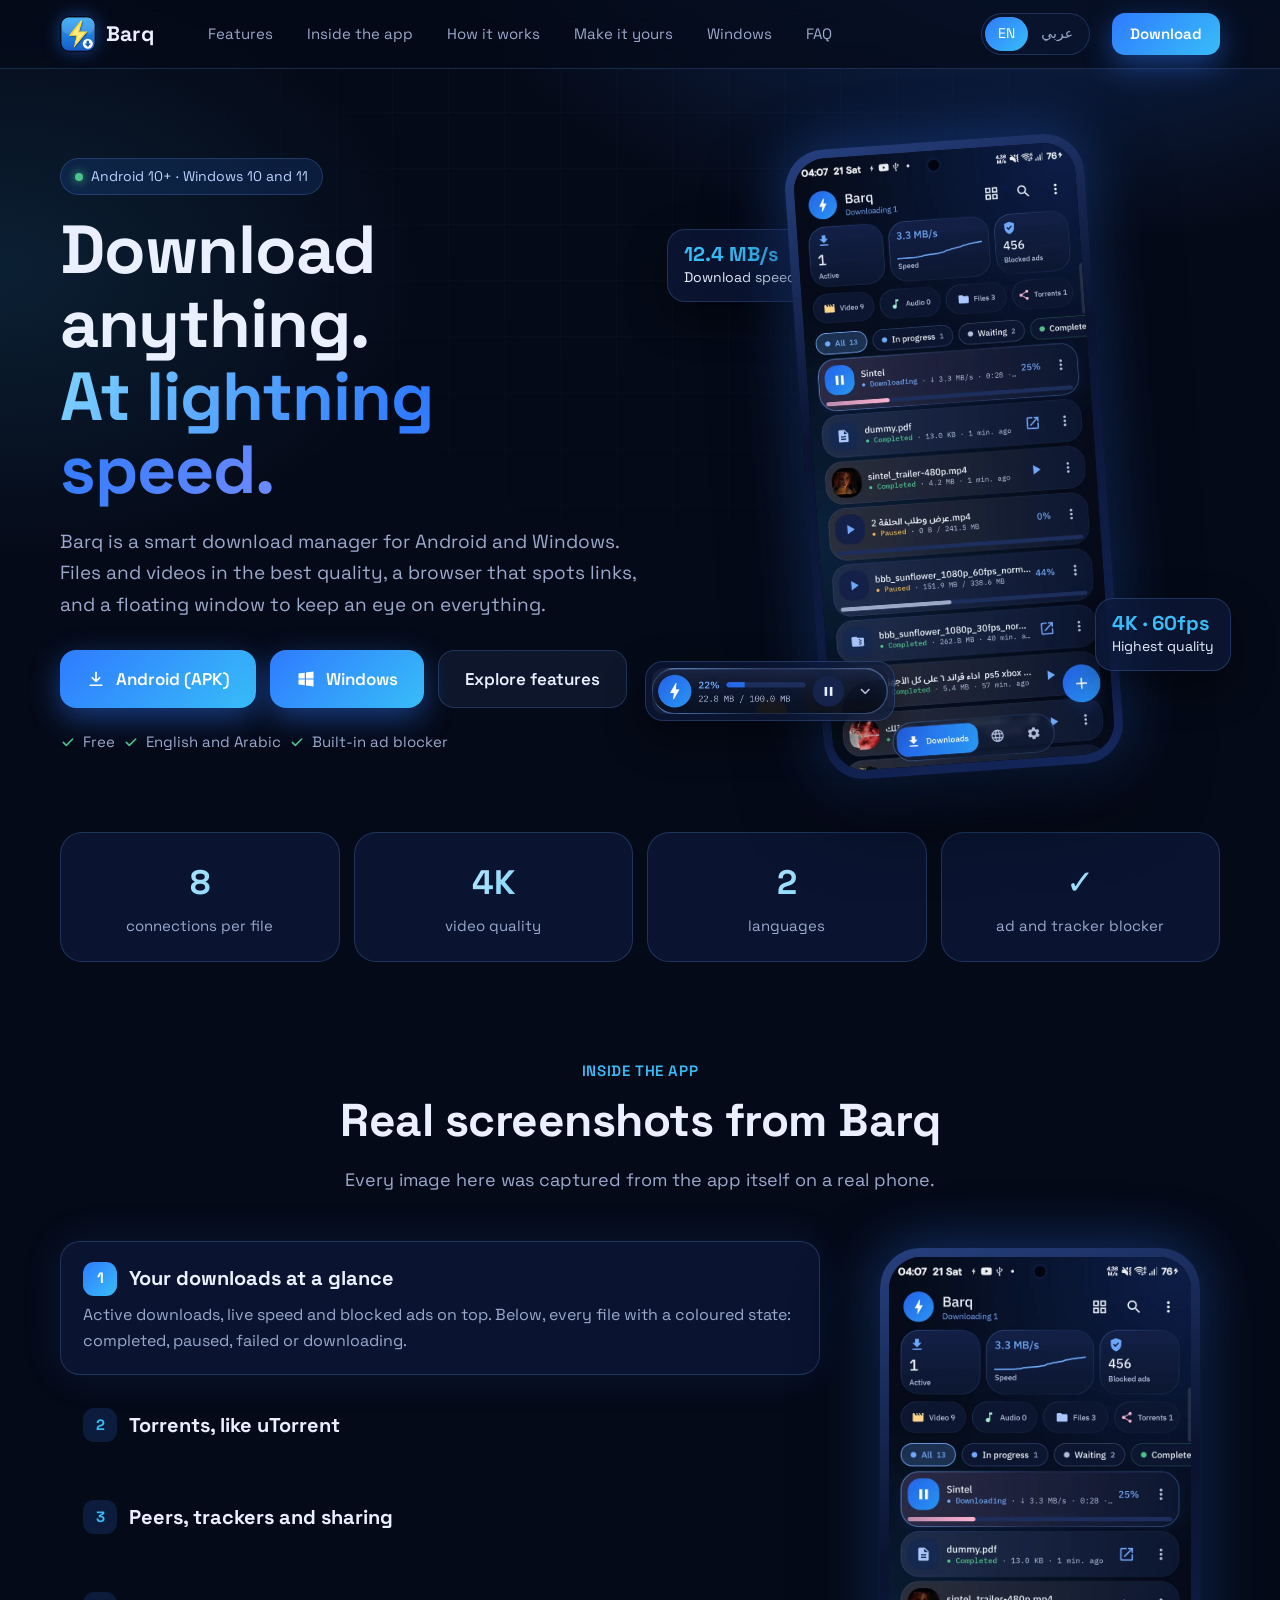
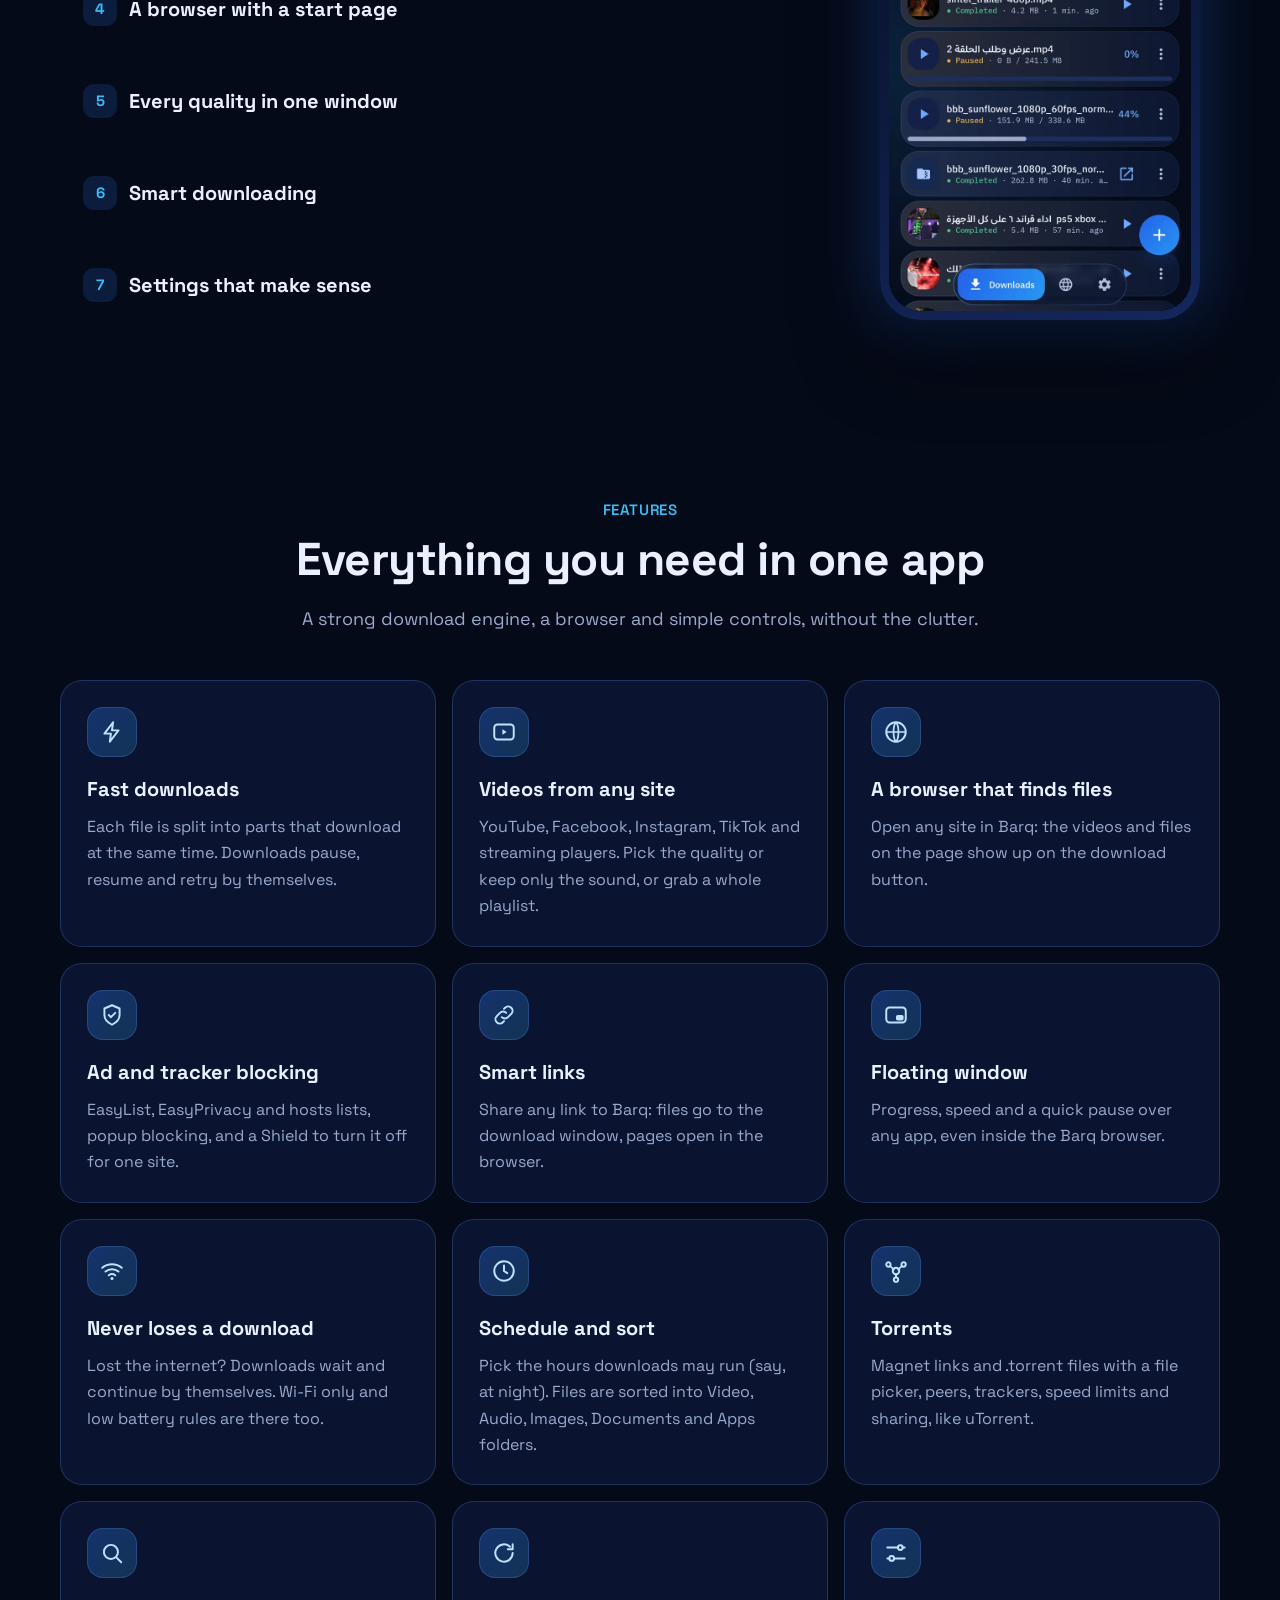
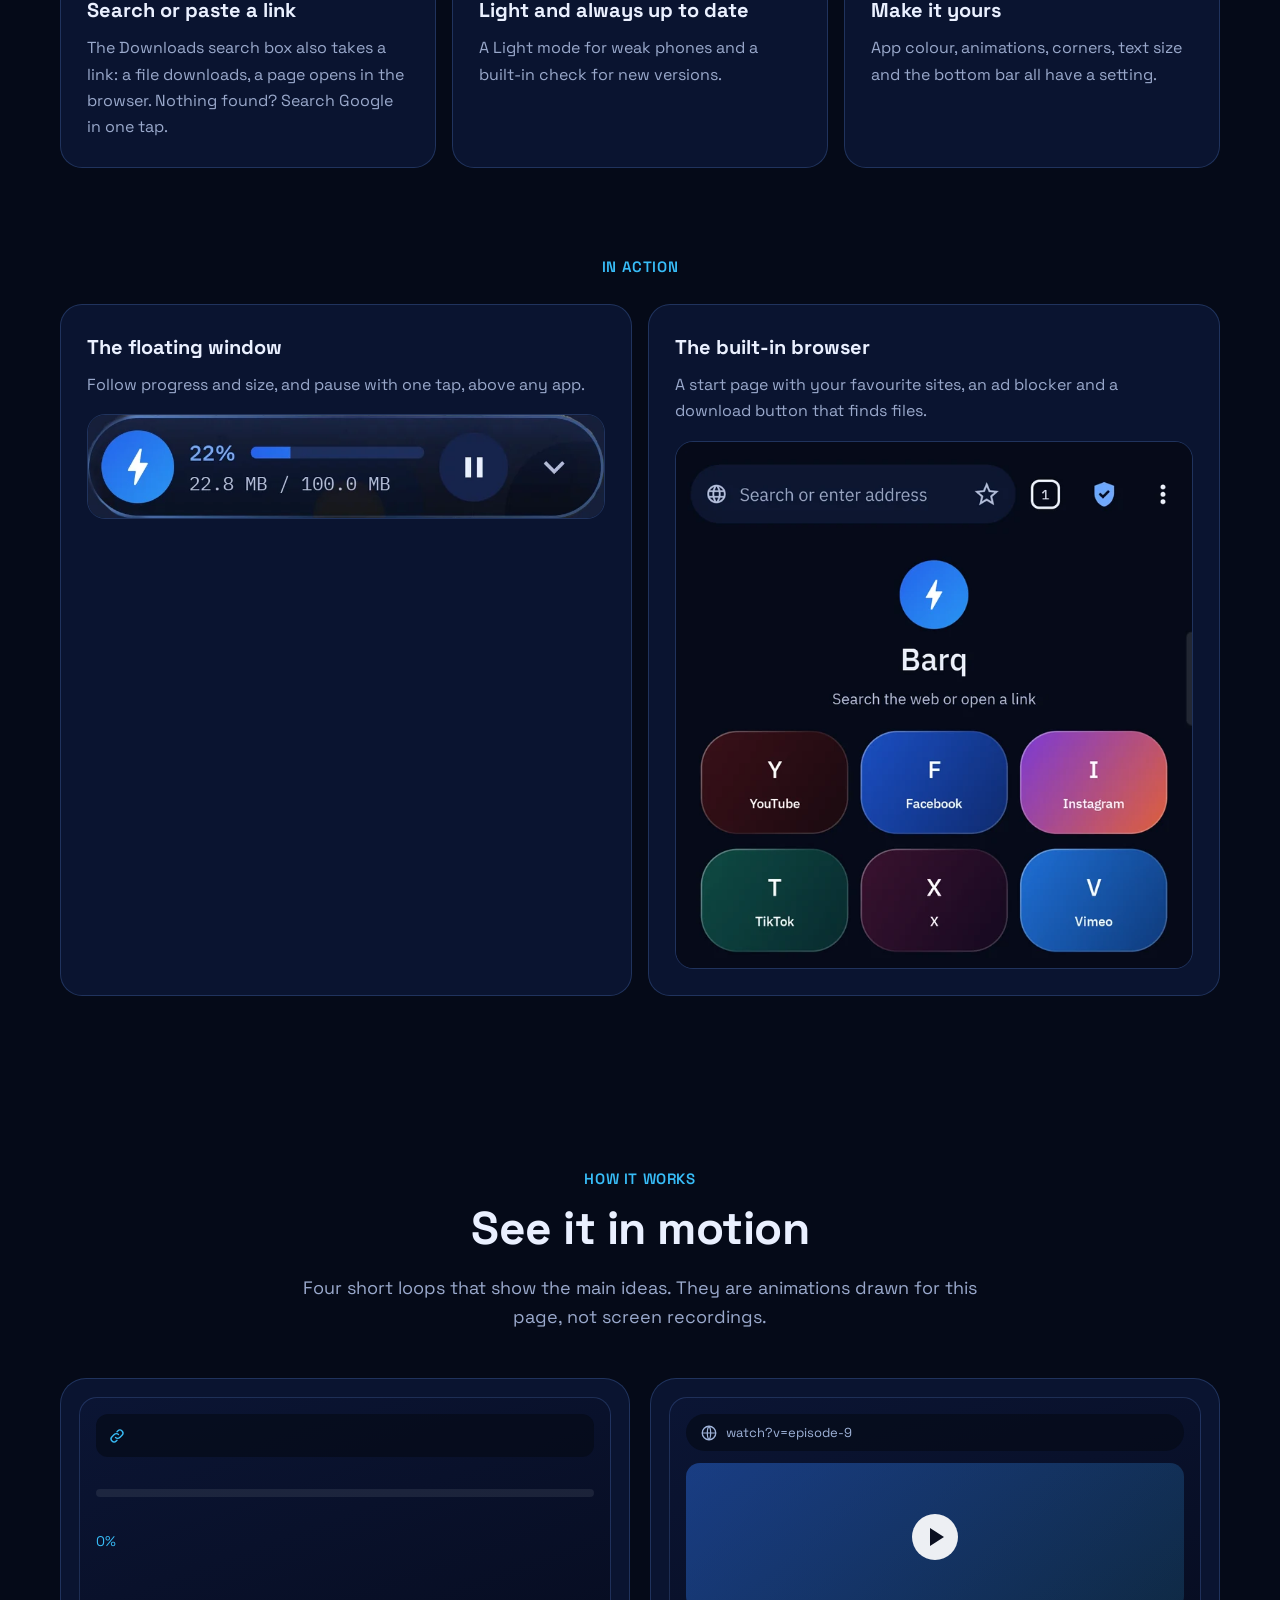
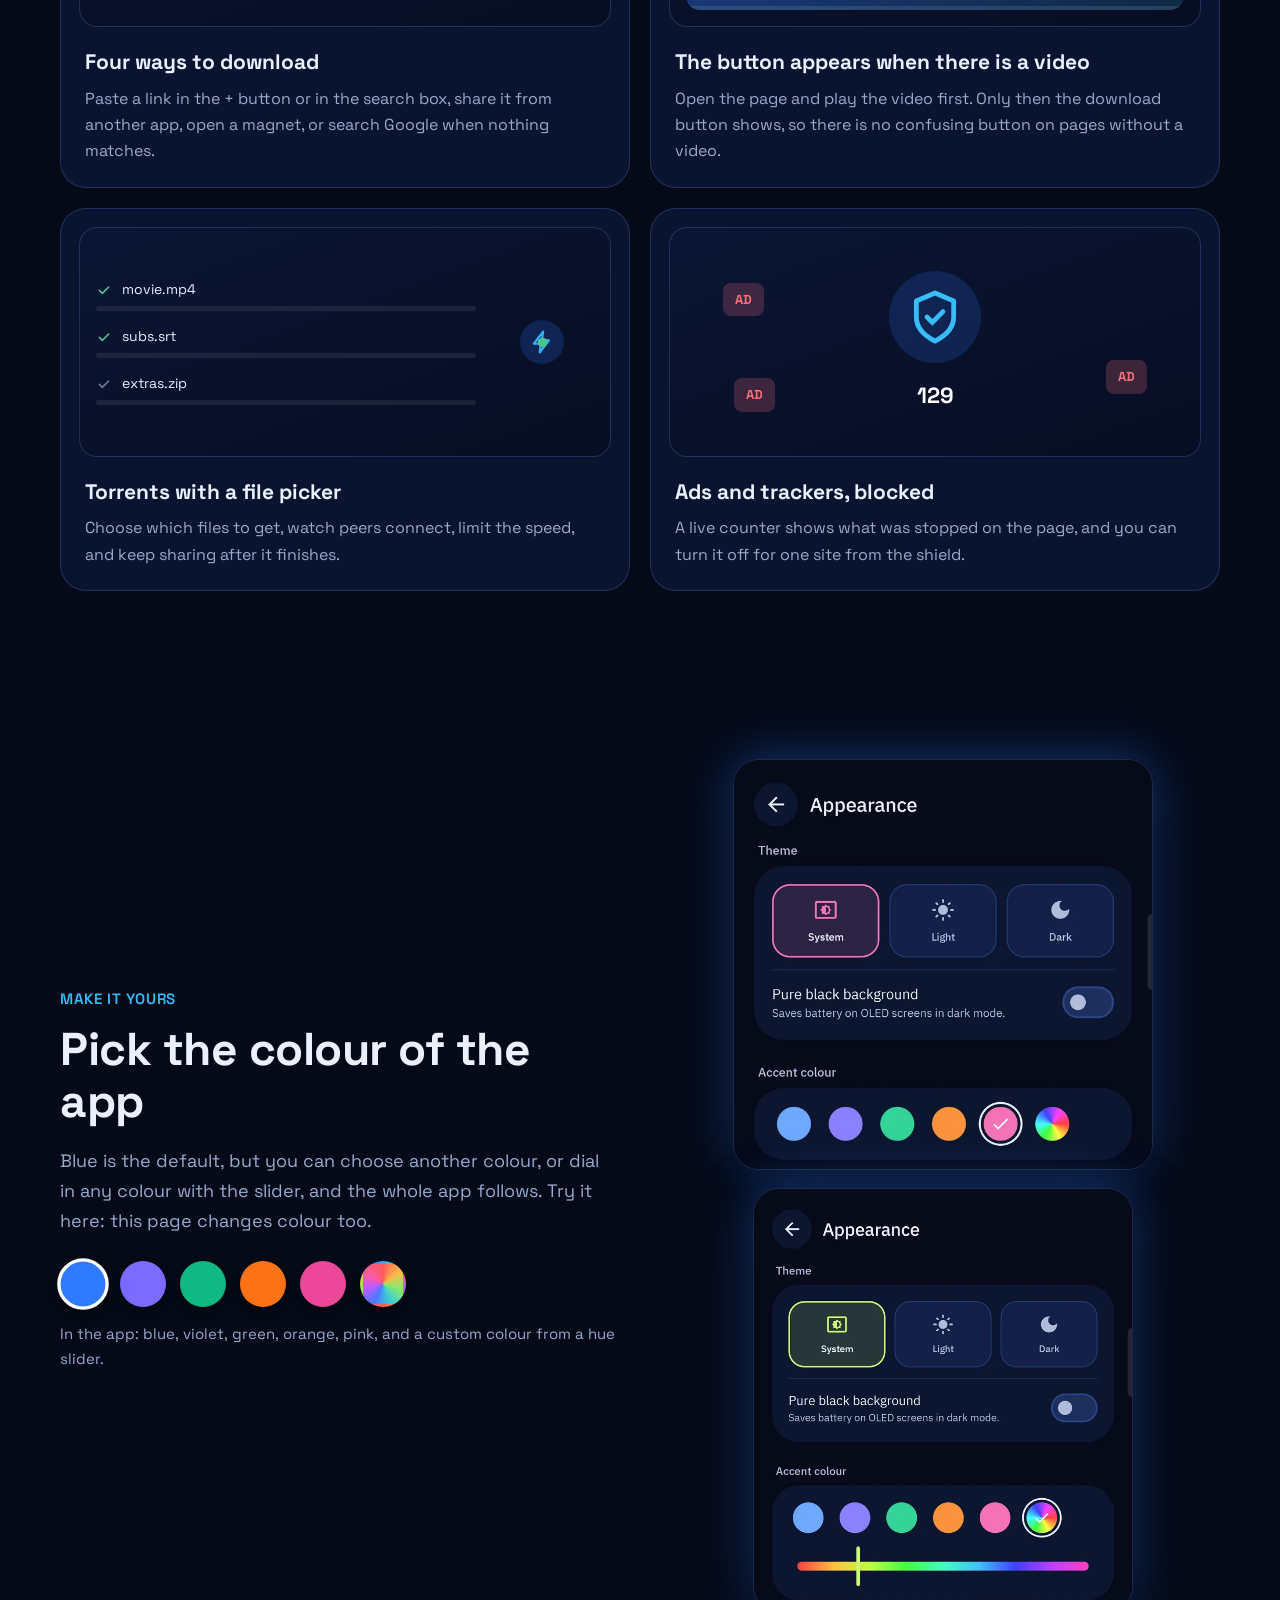
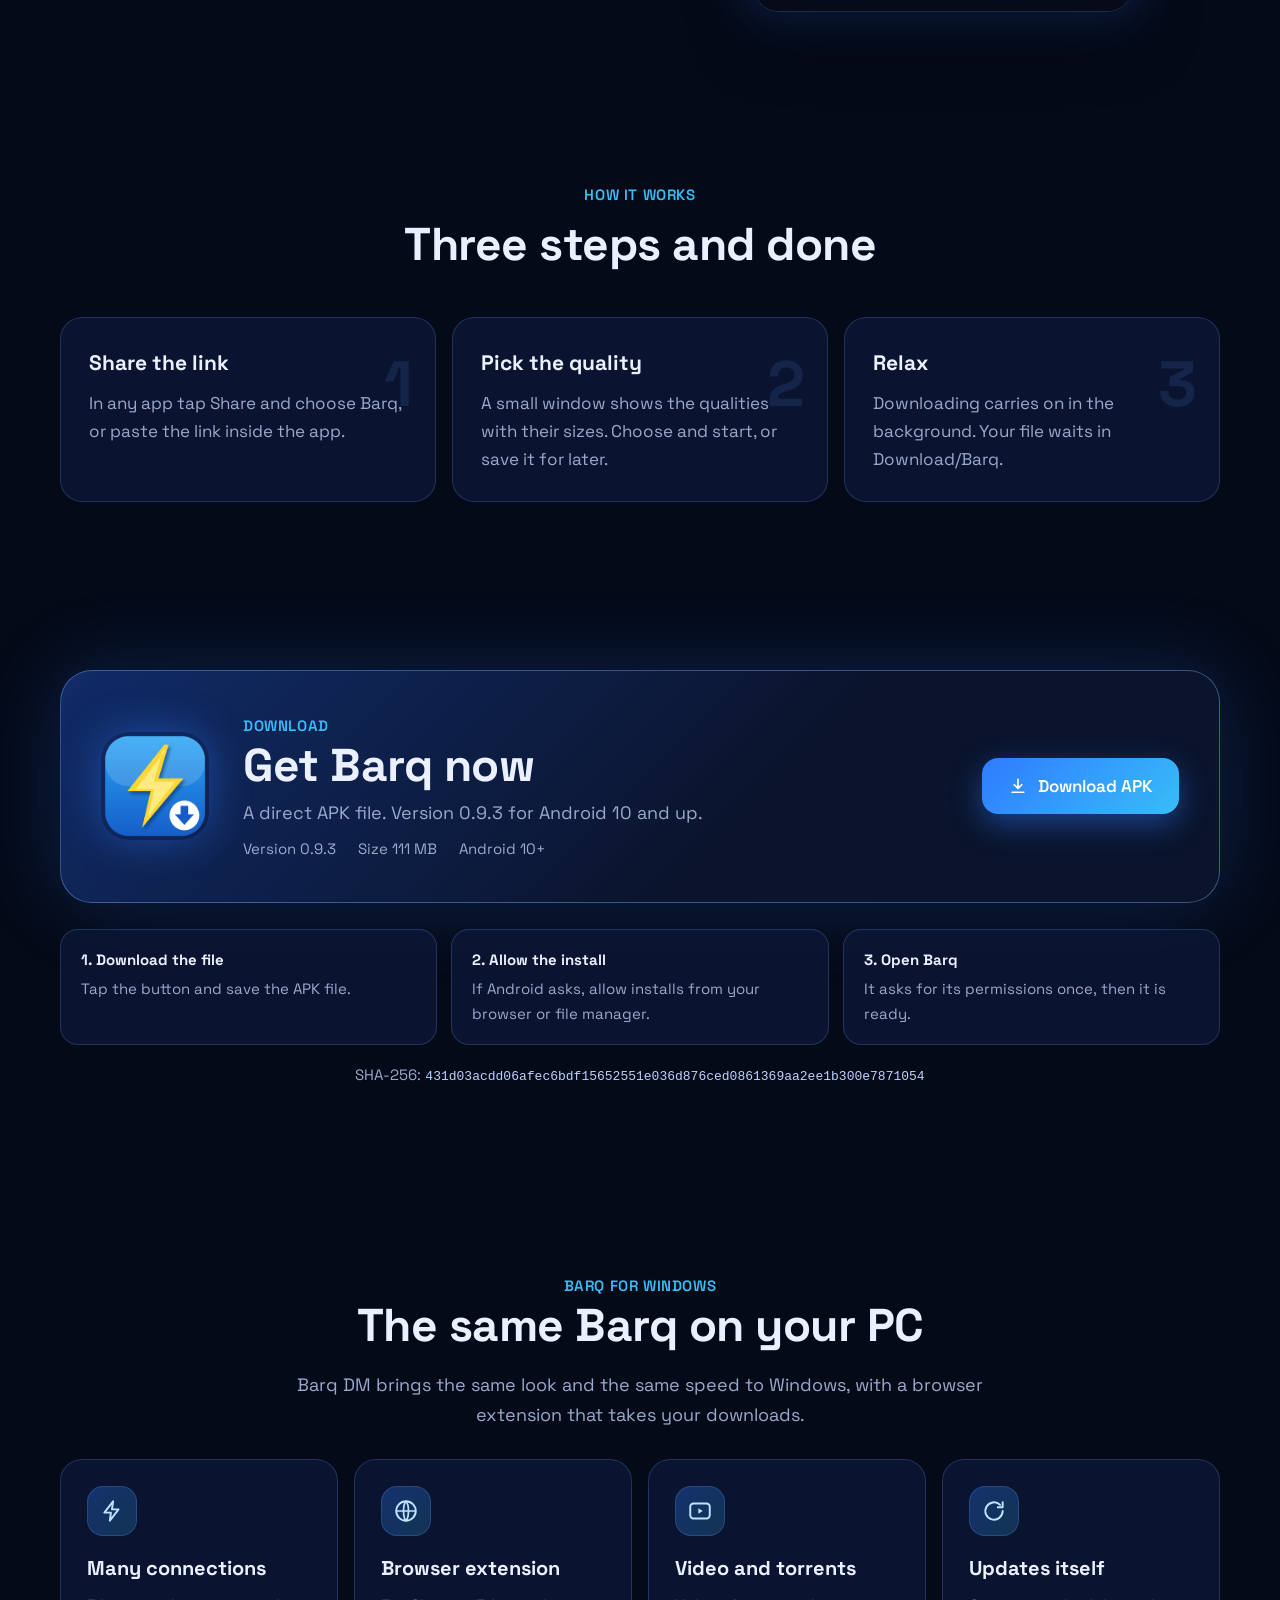
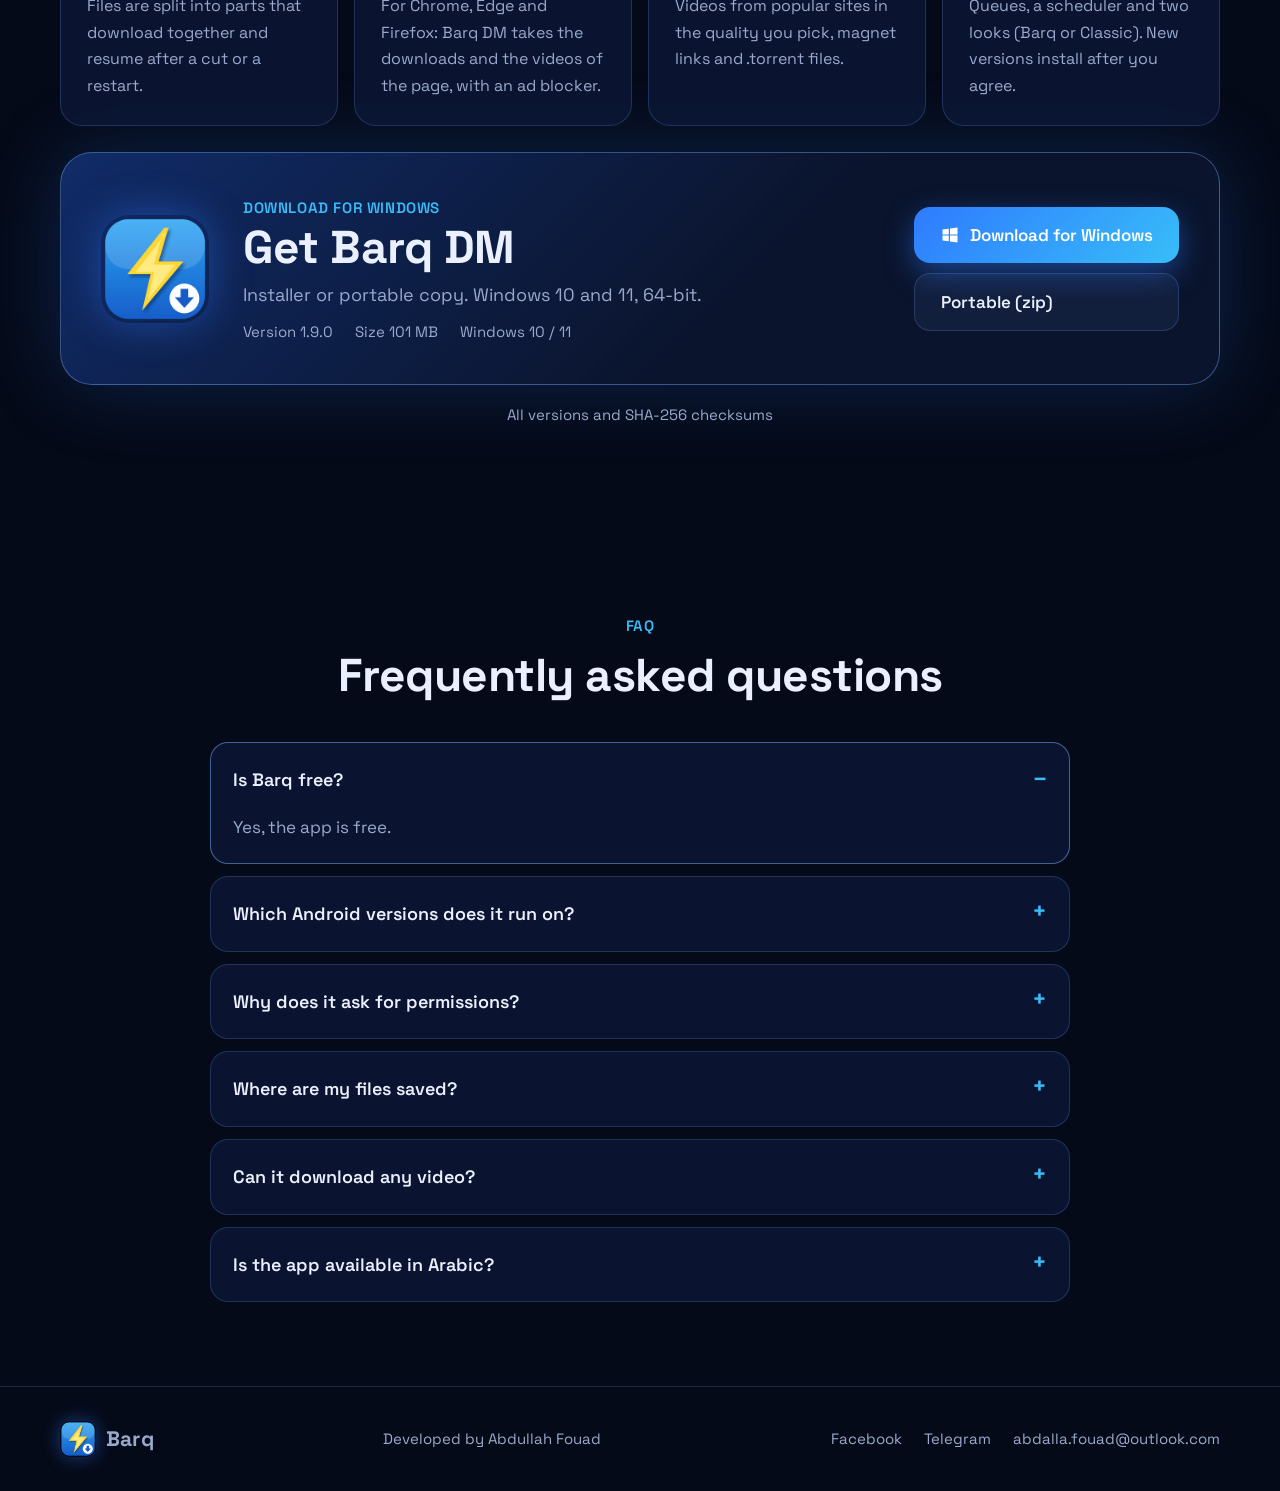
==== index.html @ f2523fb1 "Barq 0.9.3: version, size and checksum Co-Authored-By: Claude Opus 5.5 <noreply@anthropic.com>" ====
<!doctype html>
<html lang="en" dir="ltr">
<head>
<meta charset="utf-8">
<meta name="viewport" content="width=device-width, initial-scale=1">
<title>Barq — the fast download manager for Android and Windows</title>
<meta name="description" content="Barq is a download manager for Android and Windows: fast multi-connection downloads, video from any site in the quality you pick, a browser that finds files, an ad blocker and floating windows. English and Arabic.">
<meta name="theme-color" content="#050a18">
<meta property="og:title" content="Barq — Download anything at lightning speed">
<meta property="og:description" content="A fast, beautiful download manager for Android and Windows. English and Arabic.">
<meta property="og:image" content="assets/img/logo.png">
<meta property="og:type" content="website">
<link rel="icon" type="image/png" href="assets/img/favicon.png">
<link rel="apple-touch-icon" href="assets/img/logo.png">
<link rel="preconnect" href="https://fonts.googleapis.com">
<link rel="preconnect" href="https://fonts.gstatic.com" crossorigin>
<link rel="stylesheet" href="https://fonts.googleapis.com/css2?family=Cairo:wght@400;600;700&family=Space+Grotesk:wght@400;500;600;700&display=swap">
<link rel="stylesheet" href="assets/css/style.css?v=094">
</head>
<body>
<div class="bg-fx" aria-hidden="true"></div>

<svg width="0" height="0" style="position:absolute" aria-hidden="true">
  <defs>
    <symbol id="i-dl" viewBox="0 0 24 24"><path d="M12 4v11m0 0-4.5-4.5M12 15l4.5-4.5M5 19.5h14" fill="none" stroke="currentColor" stroke-width="2" stroke-linecap="round" stroke-linejoin="round"/></symbol>
    <symbol id="i-check" viewBox="0 0 24 24"><path d="m5 12.5 4.5 4.5L19 7.5" fill="none" stroke="currentColor" stroke-width="2.4" stroke-linecap="round" stroke-linejoin="round"/></symbol>
    <symbol id="i-bolt" viewBox="0 0 24 24"><path d="M13 3 5 13.5h6L10 21l8-10.5h-6z" fill="none" stroke="currentColor" stroke-width="1.8" stroke-linejoin="round"/></symbol>
    <symbol id="i-video" viewBox="0 0 24 24"><rect x="3" y="5" width="18" height="14" rx="3" fill="none" stroke="currentColor" stroke-width="1.8"/><path d="m10.5 9.5 4 2.5-4 2.5z" fill="currentColor"/></symbol>
    <symbol id="i-globe" viewBox="0 0 24 24"><circle cx="12" cy="12" r="9" fill="none" stroke="currentColor" stroke-width="1.8"/><path d="M3 12h18M12 3c3 3 3 15 0 18M12 3c-3 3-3 15 0 18" fill="none" stroke="currentColor" stroke-width="1.6"/></symbol>
    <symbol id="i-shield" viewBox="0 0 24 24"><path d="M12 3 5 6v6c0 4 3 7 7 9 4-2 7-5 7-9V6z" fill="none" stroke="currentColor" stroke-width="1.8" stroke-linejoin="round"/><path d="m9 12 2 2 4-4" fill="none" stroke="currentColor" stroke-width="1.8" stroke-linecap="round"/></symbol>
    <symbol id="i-link" viewBox="0 0 24 24"><path d="M10 14a4 4 0 0 0 5.7 0l3-3a4 4 0 0 0-5.7-5.7l-1 1M14 10a4 4 0 0 0-5.7 0l-3 3a4 4 0 0 0 5.7 5.7l1-1" fill="none" stroke="currentColor" stroke-width="1.8" stroke-linecap="round"/></symbol>
    <symbol id="i-pip" viewBox="0 0 24 24"><rect x="3" y="5" width="18" height="14" rx="3" fill="none" stroke="currentColor" stroke-width="1.8"/><rect x="12" y="12" width="7" height="5" rx="1.5" fill="currentColor"/></symbol>
    <symbol id="i-wifi" viewBox="0 0 24 24"><path d="M3 9a14 14 0 0 1 18 0M6 12.5a9.5 9.5 0 0 1 12 0M9 16a5 5 0 0 1 6 0" fill="none" stroke="currentColor" stroke-width="1.8" stroke-linecap="round"/><circle cx="12" cy="19" r="1.4" fill="currentColor"/></symbol>
    <symbol id="i-clock" viewBox="0 0 24 24"><circle cx="12" cy="12" r="9" fill="none" stroke="currentColor" stroke-width="1.8"/><path d="M12 7v5l3 2" fill="none" stroke="currentColor" stroke-width="1.8" stroke-linecap="round"/></symbol>
    <symbol id="i-sliders" viewBox="0 0 24 24"><path d="M4 7h10M18 7h2M4 17h2M10 17h10" fill="none" stroke="currentColor" stroke-width="1.8" stroke-linecap="round"/><circle cx="16" cy="7" r="2.2" fill="none" stroke="currentColor" stroke-width="1.8"/><circle cx="8" cy="17" r="2.2" fill="none" stroke="currentColor" stroke-width="1.8"/></symbol>
    <symbol id="i-torrent" viewBox="0 0 24 24"><circle cx="12" cy="12" r="3" fill="none" stroke="currentColor" stroke-width="1.8"/><circle cx="5" cy="6" r="2" fill="none" stroke="currentColor" stroke-width="1.8"/><circle cx="19" cy="6" r="2" fill="none" stroke="currentColor" stroke-width="1.8"/><circle cx="12" cy="20" r="2" fill="none" stroke="currentColor" stroke-width="1.8"/><path d="M6.5 7.5 10 10.5M17.5 7.5 14 10.5M12 15v3" fill="none" stroke="currentColor" stroke-width="1.8" stroke-linecap="round"/></symbol>
    <symbol id="i-search" viewBox="0 0 24 24"><circle cx="11" cy="11" r="6.5" fill="none" stroke="currentColor" stroke-width="1.8"/><path d="m16 16 4.5 4.5" fill="none" stroke="currentColor" stroke-width="1.8" stroke-linecap="round"/></symbol>
    <symbol id="i-win" viewBox="0 0 24 24"><path d="M3 5.5 10.5 4.5v7H3zM12 4.3 21 3v8.5h-9zM3 12.5h7.5v7L3 18.5zM12 12.5h9V21l-9-1.3z" fill="currentColor"/></symbol>
    <symbol id="i-update" viewBox="0 0 24 24"><path d="M20 12a8 8 0 1 1-2.4-5.7M20 4v4.5h-4.5" fill="none" stroke="currentColor" stroke-width="1.8" stroke-linecap="round" stroke-linejoin="round"/></symbol>
  </defs>
</svg>

<header class="nav">
  <div class="wrap">
    <a class="brand" href="#top" aria-label="Barq"><img src="assets/img/logo.png" alt="" width="36" height="36"><span>Barq</span></a>
    <nav class="nav-links" aria-label="Main">
      <a href="#features" data-i="nav.features">Features</a>
      <a href="#showcase" data-i="nav.showcase">Inside the app</a>
      <a href="#demos" data-i="nav.demos">How it works</a>
      <a href="#customize" data-i="nav.custom">Make it yours</a>
      <a href="#windows" data-i="nav.windows">Windows</a>
      <a href="#faq" data-i="nav.faq">FAQ</a>
    </nav>
    <span class="spacer"></span>
    <div class="lang" role="group" aria-label="Language">
      <button type="button" data-lang="en" aria-pressed="true">EN</button>
      <button type="button" data-lang="ar" aria-pressed="false">عربي</button>
    </div>
    <a class="btn btn-primary btn-sm" href="#download" data-i="nav.download">Download</a>
  </div>
</header>

<main id="top">
  <!-- hero -->
  <section class="hero">
    <div class="wrap">
      <div class="rv">
        <span class="pill"><i></i><span data-i="hero.pill">Android 10+ · Windows 10 and 11</span></span>
        <h1><span data-i="hero.h1a">Download anything.</span><br><span class="grad" data-i="hero.h1b">At lightning speed.</span></h1>
        <p class="lead" data-i="hero.lead">Barq is a smart download manager for Android and Windows. Files and videos in the best quality, a browser that spots links, and a floating window to keep an eye on everything.</p>
        <div class="cta">
          <a class="btn btn-primary" href="#download"><svg><use href="#i-dl"/></svg><span data-i="hero.dl">Android (APK)</span></a>
          <a class="btn btn-primary" href="#windows"><svg><use href="#i-win"/></svg><span data-i="hero.win">Windows</span></a>
          <a class="btn btn-ghost" href="#features" data-i="hero.more">Explore features</a>
        </div>
        <div class="chips">
          <span><svg><use href="#i-check"/></svg><span data-i="chip.1">Free</span></span>
          <span><svg><use href="#i-check"/></svg><span data-i="chip.2">English and Arabic</span></span>
          <span><svg><use href="#i-check"/></svg><span data-i="chip.3">Built-in ad blocker</span></span>
        </div>
      </div>
      <div class="hero-art rv">
        <div class="float-card fc1"><b dir="ltr">12.4 MB/s</b><span data-i="fc.speed">Download speed</span></div>
        <div class="phone"><div class="screen" id="heroScreen">
          <img src="assets/img/downloads.webp" alt="Barq downloads screen" width="720" height="1514">
          <img src="assets/img/video.webp" alt="Barq video quality window" width="720" height="1514" loading="lazy">
          <img src="assets/img/smart.webp" alt="Barq download settings" width="720" height="1514" loading="lazy">
        </div></div>
        <div class="float-card fc2"><b dir="ltr">4K · 60fps</b><span data-i="fc.q">Highest quality</span></div>
        <div class="float-card fc3"><img src="assets/img/capsule.webp" alt="Barq floating download window" width="900" height="185" loading="lazy"></div>
      </div>
    </div>
  </section>

  <!-- stats -->
  <div class="stats">
    <div class="wrap rv">
      <div class="stat"><b>8</b><span data-i="stat.1">connections per file</span></div>
      <div class="stat"><b>4K</b><span data-i="stat.2">video quality</span></div>
      <div class="stat"><b>2</b><span data-i="stat.3">languages</span></div>
      <div class="stat"><b>✓</b><span data-i="stat.4">ad and tracker blocker</span></div>
    </div>
  </div>

  <!-- showcase -->
  <section id="showcase">
    <div class="wrap">
      <div class="center rv">
        <span class="eyebrow" data-i="sh.eyebrow">Inside the app</span>
        <h2 data-i="sh.h2">Real screenshots from Barq</h2>
        <p class="sub" data-i="sh.sub">Every image here was captured from the app itself on a real phone.</p>
      </div>
      <div class="show rv">
        <div class="tabs" role="tablist">
          <button class="tab" role="tab" aria-selected="true"><h3><em>1</em><span data-i="t1.h">Your downloads at a glance</span></h3><p data-i="t1.p">Active downloads, live speed and blocked ads on top. Below, every file with a coloured state: completed, paused, failed or downloading.</p></button>
          <button class="tab" role="tab" aria-selected="false"><h3><em>2</em><span data-i="t6.h">Torrents, like uTorrent</span></h3><p data-i="t6.p">Open a magnet link or a .torrent file, pick the files you want, and download in order if you want to play while it downloads.</p></button>
          <button class="tab" role="tab" aria-selected="false"><h3><em>3</em><span data-i="t7.h">Peers, trackers and sharing</span></h3><p data-i="t7.p">See live speed, peers, trackers and the share ratio. Set priorities per file, speed limits, and keep sharing after it finishes.</p></button>
          <button class="tab" role="tab" aria-selected="false"><h3><em>4</em><span data-i="t8.h">A browser with a start page</span></h3><p data-i="t8.p">Quick sites, your latest downloads and recent pages. The download button shows up only on pages with a playing video.</p></button>
          <button class="tab" role="tab" aria-selected="false"><h3><em>5</em><span data-i="t2.h">Every quality in one window</span></h3><p data-i="t2.p">Share a video link to Barq and a compact window lists every quality with its size, from 144p to 4K. Pick MP4 or MKV, or audio only.</p></button>
          <button class="tab" role="tab" aria-selected="false"><h3><em>6</em><span data-i="t3.h">Smart downloading</span></h3><p data-i="t3.p">Schedule downloads for set hours, sort files into folders by type, set a speed limit in one tap, and download on Wi-Fi only.</p></button>
          <button class="tab" role="tab" aria-selected="false"><h3><em>7</em><span data-i="t4.h">Settings that make sense</span></h3><p data-i="t4.p">Each section is one clear row with its current value underneath, so you rarely need to open a page to know where things stand.</p></button>
        </div>
        <div class="phone-col"><div class="phone"><div class="screen" id="showScreen">
          <img src="assets/img/downloads.webp" alt="Barq downloads screen with coloured filters" width="720" height="1560">
          <img src="assets/img/torrent-sheet.webp" alt="Barq torrent file picker" width="720" height="1560" loading="lazy">
          <img src="assets/img/torrent-detail.webp" alt="Barq torrent details" width="720" height="1560" loading="lazy">
          <img src="assets/img/browser-start.webp" alt="Barq browser start page" width="720" height="1560" loading="lazy">
          <img src="assets/img/video.webp" alt="Barq video quality window" width="720" height="1560" loading="lazy">
          <img src="assets/img/smart.webp" alt="Barq download settings" width="720" height="1560" loading="lazy">
          <img src="assets/img/settings.webp" alt="Barq settings" width="720" height="1560" loading="lazy">
        </div></div></div>
      </div>
    </div>
  </section>

  <!-- features -->
  <section id="features">
    <div class="wrap">
      <div class="center rv">
        <span class="eyebrow" data-i="ft.eyebrow">Features</span>
        <h2 data-i="ft.h2">Everything you need in one app</h2>
        <p class="sub" data-i="ft.sub">A strong download engine, a browser and simple controls, without the clutter.</p>
      </div>
      <div class="grid">
        <article class="card rv"><div class="ic"><svg><use href="#i-bolt"/></svg></div><h3 data-i="f1.h">Fast downloads</h3><p data-i="f1.p">Each file is split into parts that download at the same time. Downloads pause, resume and retry by themselves.</p></article>
        <article class="card rv"><div class="ic"><svg><use href="#i-video"/></svg></div><h3 data-i="f2.h">Videos from any site</h3><p data-i="f2.p">YouTube, Facebook, Instagram, TikTok and streaming players. Pick the quality or keep only the sound, or grab a whole playlist.</p></article>
        <article class="card rv"><div class="ic"><svg><use href="#i-globe"/></svg></div><h3 data-i="f3.h">A browser that finds files</h3><p data-i="f3.p">Open any site in Barq: the videos and files on the page show up on the download button.</p></article>
        <article class="card rv"><div class="ic"><svg><use href="#i-shield"/></svg></div><h3 data-i="f4.h">Ad and tracker blocking</h3><p data-i="f4.p">EasyList, EasyPrivacy and hosts lists, popup blocking, and a Shield to turn it off for one site.</p></article>
        <article class="card rv"><div class="ic"><svg><use href="#i-link"/></svg></div><h3 data-i="f5.h">Smart links</h3><p data-i="f5.p">Share any link to Barq: files go to the download window, pages open in the browser.</p></article>
        <article class="card rv"><div class="ic"><svg><use href="#i-pip"/></svg></div><h3 data-i="f6.h">Floating window</h3><p data-i="f6.p">Progress, speed and a quick pause over any app, even inside the Barq browser.</p></article>
        <article class="card rv"><div class="ic"><svg><use href="#i-wifi"/></svg></div><h3 data-i="f7.h">Never loses a download</h3><p data-i="f7.p">Lost the internet? Downloads wait and continue by themselves. Wi-Fi only and low battery rules are there too.</p></article>
        <article class="card rv"><div class="ic"><svg><use href="#i-clock"/></svg></div><h3 data-i="f8.h">Schedule and sort</h3><p data-i="f8.p">Pick the hours downloads may run (say, at night). Files are sorted into Video, Audio, Images, Documents and Apps folders.</p></article>
        <article class="card rv"><div class="ic"><svg><use href="#i-torrent"/></svg></div><h3 data-i="f10.h">Torrents</h3><p data-i="f10.p">Magnet links and .torrent files with a file picker, peers, trackers, speed limits and sharing, like uTorrent.</p></article>
        <article class="card rv"><div class="ic"><svg><use href="#i-search"/></svg></div><h3 data-i="f11.h">Search or paste a link</h3><p data-i="f11.p">The Downloads search box also takes a link: a file downloads, a page opens in the browser. Nothing found? Search Google in one tap.</p></article>
        <article class="card rv"><div class="ic"><svg><use href="#i-update"/></svg></div><h3 data-i="f12.h">Light and always up to date</h3><p data-i="f12.p">A Light mode for weak phones and a built-in check for new versions.</p></article>
        <article class="card rv"><div class="ic"><svg><use href="#i-sliders"/></svg></div><h3 data-i="f9.h">Make it yours</h3><p data-i="f9.p">App colour, animations, corners, text size and the bottom bar all have a setting.</p></article>
      </div>
    </div>
  </section>

  <!-- in action -->
  <section style="padding-top:0">
    <div class="wrap">
      <div class="center rv"><span class="eyebrow" data-i="band.eyebrow">In action</span></div>
      <div class="grid" style="grid-template-columns:repeat(2,1fr);margin-top:24px">
        <article class="card rv"><h3 data-i="b1.h">The floating window</h3><p data-i="b1.p" style="margin-bottom:16px">Follow progress and size, and pause with one tap, above any app.</p><img src="assets/img/capsule.webp" alt="Barq floating download window" width="900" height="185" loading="lazy" style="border-radius:18px;border:1px solid var(--line)"></article>
        <article class="card rv"><h3 data-i="b2.h">The built-in browser</h3><p data-i="b2.p" style="margin-bottom:16px">A start page with your favourite sites, an ad blocker and a download button that finds files.</p><img src="assets/img/browser.webp" alt="Barq browser start page" width="720" height="734" loading="lazy" style="border-radius:18px;border:1px solid var(--line)"></article>
      </div>
    </div>
  </section>

  <!-- animated demos -->
  <section id="demos">
    <div class="wrap">
      <div class="center rv">
        <span class="eyebrow" data-i="dm.eyebrow">How it works</span>
        <h2 data-i="dm.h2">See it in motion</h2>
        <p class="sub" data-i="dm.sub">Four short loops that show the main ideas. They are animations drawn for this page, not screen recordings.</p>
      </div>
      <div class="demos">

        <article class="demo rv">
          <div class="stage d-paste" aria-hidden="true">
            <div class="urlbar"><svg><use href="#i-link"/></svg><span class="typed">https://site.com/video.mp4</span></div>
            <div class="pbar"><i></i></div>
            <div class="pct"><span class="n"></span></div>
            <div class="chips"><b>Paste</b><b>Share</b><b>Magnet</b><b>Search</b></div>
          </div>
          <h3 data-i="d1.h">Four ways to download</h3>
          <p data-i="d1.p">Paste a link in the + button or in the search box, share it from another app, open a magnet, or search Google when nothing matches.</p>
        </article>

        <article class="demo rv">
          <div class="stage d-browser" aria-hidden="true">
            <div class="addr"><svg><use href="#i-globe"/></svg><span>watch?v=episode-9</span></div>
            <div class="video"><div class="play"></div><div class="prog"><i></i></div><div class="dlbtn"><svg><use href="#i-dl"/></svg></div></div>
          </div>
          <h3 data-i="d2.h">The button appears when there is a video</h3>
          <p data-i="d2.p">Open the page and play the video first. Only then the download button shows, so there is no confusing button on pages without a video.</p>
        </article>

        <article class="demo rv">
          <div class="stage d-torrent" aria-hidden="true">
            <ul class="files">
              <li><svg><use href="#i-check"/></svg>movie.mp4<div class="bar"><i style="--w:100%"></i></div></li>
              <li><svg><use href="#i-check"/></svg>subs.srt<div class="bar"><i style="--w:62%"></i></div></li>
              <li class="skip"><svg><use href="#i-check"/></svg>extras.zip<div class="bar"><i style="--w:28%"></i></div></li>
            </ul>
            <div class="swarm"><svg><use href="#i-bolt"/></svg><u></u><u></u><u></u><u></u><u></u></div>
          </div>
          <h3 data-i="d3.h">Torrents with a file picker</h3>
          <p data-i="d3.p">Choose which files to get, watch peers connect, limit the speed, and keep sharing after it finishes.</p>
        </article>

        <article class="demo rv">
          <div class="stage d-ads" aria-hidden="true">
            <span class="ad a1">AD</span><span class="ad a2">AD</span><span class="ad a3">AD</span>
            <div class="shield"><svg><use href="#i-shield"/></svg><b class="count"></b></div>
          </div>
          <h3 data-i="d4.h">Ads and trackers, blocked</h3>
          <p data-i="d4.p">A live counter shows what was stopped on the page, and you can turn it off for one site from the shield.</p>
        </article>

      </div>
    </div>
  </section>

  <!-- customise -->
  <section id="customize" class="custom">
    <div class="wrap">
      <div class="rv">
        <span class="eyebrow" data-i="cu.eyebrow">Make it yours</span>
        <h2 data-i="cu.h2">Pick the colour of the app</h2>
        <p class="sub" data-i="cu.sub">Blue is the default, but you can choose another colour, or dial in any colour with the slider, and the whole app follows. Try it here: this page changes colour too.</p>
        <div class="swatches" role="group" aria-label="Accent colour">
          <button class="sw" data-c="blue" aria-pressed="true" style="background:#2f7bff" aria-label="Blue"></button>
          <button class="sw" data-c="violet" aria-pressed="false" style="background:#7c6bff" aria-label="Violet"></button>
          <button class="sw" data-c="green" aria-pressed="false" style="background:#10b981" aria-label="Green"></button>
          <button class="sw" data-c="orange" aria-pressed="false" style="background:#f97316" aria-label="Orange"></button>
          <button class="sw" data-c="pink" aria-pressed="false" style="background:#ec4899" aria-label="Pink"></button>
          <button class="sw rainbow" data-c="rainbow" aria-pressed="false" aria-label="Custom colour"></button>
        </div>
        <p class="note" data-i="cu.note">In the app: blue, violet, green, orange, pink, and a custom colour from a hue slider.</p>
      </div>
      <div class="stack rv">
        <div class="shot"><img src="assets/img/accent-pink.webp" alt="Barq appearance settings with pink accent" width="720" height="704" loading="lazy"></div>
        <div class="shot"><img src="assets/img/accent-custom.webp" alt="Barq custom colour slider" width="720" height="804" loading="lazy"></div>
      </div>
    </div>
  </section>

  <!-- steps -->
  <section>
    <div class="wrap">
      <div class="center rv"><span class="eyebrow" data-i="st.eyebrow">How it works</span><h2 data-i="st.h2">Three steps and done</h2></div>
      <div class="steps">
        <div class="step rv"><h3 data-i="s1.h">Share the link</h3><p data-i="s1.p">In any app tap Share and choose Barq, or paste the link inside the app.</p></div>
        <div class="step rv"><h3 data-i="s2.h">Pick the quality</h3><p data-i="s2.p">A small window shows the qualities with their sizes. Choose and start, or save it for later.</p></div>
        <div class="step rv"><h3 data-i="s3.h">Relax</h3><p data-i="s3.p">Downloading carries on in the background. Your file waits in Download/Barq.</p></div>
      </div>
    </div>
  </section>

  <!-- download -->
  <section id="download" class="dl">
    <div class="wrap">
      <div class="box rv">
        <img class="logo" src="assets/img/logo.png" alt="Barq icon" width="108" height="108">
        <div>
          <span class="eyebrow" data-i="dl.eyebrow">Download</span>
          <h2 data-i="dl.h2">Get Barq now</h2>
          <p class="sub" style="margin:0" data-i="dl.sub">A direct APK file. Version 0.9.3 for Android 10 and up.</p>
          <div class="meta"><span><span data-i="dl.ver">Version</span> 0.9.3</span><span><span data-i="dl.size">Size</span> <span id="apkSize">—</span></span><span data-i="dl.req">Android 10+</span></div>
        </div>
        <a class="btn btn-primary" id="apkBtn" href="https://github.com/abdallafouad96/barq/releases/latest/download/Barq.apk"><svg><use href="#i-dl"/></svg><span data-i="dl.btn">Download APK</span></a>
      </div>
      <div class="install rv">
        <div><b data-i="i1.h">1. Download the file</b><span data-i="i1.p">Tap the button and save the APK file.</span></div>
        <div><b data-i="i2.h">2. Allow the install</b><span data-i="i2.p">If Android asks, allow installs from your browser or file manager.</span></div>
        <div><b data-i="i3.h">3. Open Barq</b><span data-i="i3.p">It asks for its permissions once, then it is ready.</span></div>
      </div>
      <p class="note center rv" style="margin-top:18px"><span data-i="dl.sha">SHA-256</span>: <code id="apkSha">—</code></p>
    </div>
  </section>

  <!-- windows -->
  <section id="windows" class="dl">
    <div class="wrap">
      <div class="center rv">
        <span class="eyebrow" data-i="w.eyebrow">Barq for Windows</span>
        <h2 data-i="w.h2">The same Barq on your PC</h2>
        <p class="sub" data-i="w.sub">Barq DM brings the same look and the same speed to Windows, with a browser extension that takes your downloads.</p>
      </div>
      <div class="wfeat rv">
        <article class="card"><div class="ic"><svg><use href="#i-bolt"/></svg></div><h3 data-i="w1.h">Many connections</h3><p data-i="w1.p">Files are split into parts that download together and resume after a cut or a restart.</p></article>
        <article class="card"><div class="ic"><svg><use href="#i-globe"/></svg></div><h3 data-i="w2.h">Browser extension</h3><p data-i="w2.p">For Chrome, Edge and Firefox: Barq DM takes the downloads and the videos of the page, with an ad blocker.</p></article>
        <article class="card"><div class="ic"><svg><use href="#i-video"/></svg></div><h3 data-i="w3.h">Video and torrents</h3><p data-i="w3.p">Videos from popular sites in the quality you pick, magnet links and .torrent files.</p></article>
        <article class="card"><div class="ic"><svg><use href="#i-update"/></svg></div><h3 data-i="w4.h">Updates itself</h3><p data-i="w4.p">Queues, a scheduler and two looks (Barq or Classic). New versions install after you agree.</p></article>
      </div>
      <div class="box rv" style="margin-top:26px">
        <img class="logo" src="assets/img/logo.png" alt="Barq DM icon" width="108" height="108">
        <div>
          <span class="eyebrow" data-i="w.dl.eyebrow">Download for Windows</span>
          <h2 data-i="w.dl.h2">Get Barq DM</h2>
          <p class="sub" style="margin:0" data-i="w.dl.sub">Installer or portable copy. Windows 10 and 11, 64-bit.</p>
          <div class="meta"><span><span data-i="dl.ver">Version</span> <span id="winVer">1.9.0</span></span><span><span data-i="dl.size">Size</span> <span id="winSize" dir="ltr">101 MB</span></span><span data-i="w.req">Windows 10 / 11</span></div>
        </div>
        <div class="wbtns">
          <a class="btn btn-primary" id="winBtn" href="https://github.com/abdallafouad96/barq-dm-windows-releases/releases/latest"><svg><use href="#i-win"/></svg><span data-i="w.btn">Download for Windows</span></a>
          <a class="btn btn-ghost" id="winZip" href="https://github.com/abdallafouad96/barq-dm-windows-releases/releases/latest" data-i="w.zip">Portable (zip)</a>
        </div>
      </div>
      <p class="note center rv" style="margin-top:18px"><a href="https://github.com/abdallafouad96/barq-dm-windows-releases/releases" data-i="w.all">All versions and SHA-256 checksums</a></p>
    </div>
  </section>

  <!-- faq -->
  <section id="faq">
    <div class="wrap">
      <div class="center rv"><span class="eyebrow" data-i="fq.eyebrow">FAQ</span><h2 data-i="fq.h2">Frequently asked questions</h2></div>
      <div class="faq rv">
        <details open><summary><span data-i="q1">Is Barq free?</span></summary><p data-i="a1">Yes, the app is free.</p></details>
        <details><summary><span data-i="q2">Which Android versions does it run on?</span></summary><p data-i="a2">Android 10 and newer.</p></details>
        <details><summary><span data-i="q3">Why does it ask for permissions?</span></summary><p data-i="a3">Notifications show progress, display over other apps is for the floating window, photos and videos let it show previews, and the battery exemption lets long downloads finish. It asks once at the start, and you can change them in your phone's settings.</p></details>
        <details><summary><span data-i="q4">Where are my files saved?</span></summary><p data-i="a4">In Download/Barq on your internal storage, sorted into folders by type (video, audio, images and so on). You can turn the sorting off in Settings.</p></details>
        <details><summary><span data-i="q5">Can it download any video?</span></summary><p data-i="a5">Public videos from popular sites, yes. Content protected by DRM, or videos that need you to sign in, may not download.</p></details>
        <details><summary><span data-i="q6">Is the app available in Arabic?</span></summary><p data-i="a6">Yes. The app and this site are in English and Arabic, and the layout flips to right-to-left on its own.</p></details>
      </div>
    </div>
  </section>
</main>

<footer>
  <div class="wrap">
    <a class="brand" href="#top"><img src="assets/img/logo.png" alt="" width="32" height="32"><span>Barq</span></a>
    <span data-i="ft.dev">Developed by Abdullah Fouad</span>
    <span class="contacts">
      <a href="https://www.facebook.com/Abdalla.MF2" rel="noopener">Facebook</a>
      <a href="https://t.me/abdallafouad96" rel="noopener">Telegram</a>
      <a href="mailto:abdalla.fouad@outlook.com">abdalla.fouad@outlook.com</a>
    </span>
  </div>
</footer>

<script src="assets/js/main.js?v=094"></script>
<script>
/* Fills the size and checksum of the APK when a small info file sits next to it (downloads/info.json). */
fetch("downloads/info.json").then(function (r) { return r.ok ? r.json() : null; }).then(function (j) {
  if (!j) return;
  if (j.size) document.getElementById("apkSize").textContent = j.size;
  if (j.sha256) document.getElementById("apkSha").textContent = j.sha256;
}).catch(function () {});
/* Windows: the newest release on GitHub gives the direct links, the version and the size. */
fetch("https://api.github.com/repos/abdallafouad96/barq-dm-windows-releases/releases/latest").then(function (r) { return r.ok ? r.json() : null; }).then(function (j) {
  if (!j || !j.assets) return;
  var v = String(j.tag_name || "").replace(/^v/i, "");
  if (v) document.getElementById("winVer").textContent = v;
  j.assets.forEach(function (a) {
    if (/^BarqDM-Setup-.*\.exe$/i.test(a.name)) {
      document.getElementById("winBtn").href = a.browser_download_url;
      document.getElementById("winSize").textContent = Math.round(a.size / 1048576) + " MB";
    } else if (/^BarqDM-Portable-.*\.zip$/i.test(a.name)) document.getElementById("winZip").href = a.browser_download_url;
  });
}).catch(function () {});
</script>
</body>
</html>
---- assets/css/style.css ----
/* Barq website: dark navy glass, one electric-blue accent. Works left-to-right and right-to-left. */
:root {
  --bg: #050a18;
  --bg2: #0a1230;
  --panel: rgba(16, 28, 64, .62);
  --panel-solid: #0c1630;
  --line: rgba(110, 160, 255, .22);
  --fg: #eaf0ff;
  --mute: #9aa9cc;
  --accent: #2f7bff;
  --accent2: #38bdf8;
  --glow: rgba(47, 123, 255, .45);
  --ok: #4cc38a;
  --radius: 22px;
  --font-latin: "Space Grotesk", "Inter", system-ui, -apple-system, "Segoe UI", sans-serif;
  --font-ar: "Cairo", "Segoe UI", Tahoma, sans-serif;
  color-scheme: dark;
}
* { box-sizing: border-box; }
html { scroll-behavior: smooth; }
body {
  margin: 0; background: var(--bg); color: var(--fg);
  font-family: var(--font-latin); line-height: 1.65; font-size: 17px;
  -webkit-font-smoothing: antialiased; overflow-x: hidden;
}
html[lang="ar"] body, html[lang="ar"] button, html[lang="ar"] input { font-family: var(--font-ar); }
img { max-width: 100%; height: auto; display: block; }
a { color: inherit; text-decoration: none; }
button { font: inherit; color: inherit; }
:focus-visible { outline: 2px solid var(--accent2); outline-offset: 3px; border-radius: 8px; }
.wrap { width: min(1160px, 100% - 40px); margin-inline: auto; }

/* ambient background */
.bg-fx { position: fixed; inset: 0; z-index: -1; pointer-events: none;
  background:
    radial-gradient(900px 520px at 80% -10%, rgba(47,123,255,.28), transparent 65%),
    radial-gradient(700px 480px at 0% 30%, rgba(56,189,248,.12), transparent 60%),
    var(--bg);
}
.bg-fx::after { content: ""; position: absolute; inset: 0; opacity: .5;
  background-image: linear-gradient(rgba(120,160,255,.05) 1px, transparent 1px), linear-gradient(90deg, rgba(120,160,255,.05) 1px, transparent 1px);
  background-size: 56px 56px; mask-image: radial-gradient(ellipse at 50% 0%, #000 20%, transparent 70%);
}

/* header */
.nav { position: sticky; top: 0; z-index: 50; backdrop-filter: blur(16px); -webkit-backdrop-filter: blur(16px);
  background: rgba(5,10,24,.72); border-bottom: 1px solid var(--line); }
.nav .wrap { display: flex; align-items: center; gap: 22px; height: 68px; }
.brand { display: flex; align-items: center; gap: 10px; font-weight: 700; font-size: 21px; letter-spacing: .2px; }
.brand img { width: 36px; height: 36px; border-radius: 10px; box-shadow: 0 0 18px var(--glow); }
.nav-links { display: flex; gap: 6px; margin-inline-start: 18px; }
.nav-links a { padding: 8px 14px; border-radius: 99px; color: var(--mute); font-size: 15px; transition: .2s; }
.nav-links a:hover { color: var(--fg); background: rgba(110,160,255,.12); }
.spacer { flex: 1; }
.lang { display: inline-flex; border: 1px solid var(--line); border-radius: 99px; padding: 3px; background: rgba(12,22,48,.7); }
.lang button { border: 0; background: none; padding: 5px 13px; border-radius: 99px; cursor: pointer; font-size: 14px; color: var(--mute); }
.lang button[aria-pressed="true"] { background: linear-gradient(135deg, var(--accent), var(--accent2)); color: #fff; }

.btn { display: inline-flex; align-items: center; gap: 10px; padding: 14px 26px; border-radius: 16px; border: 0; cursor: pointer;
  font-weight: 600; font-size: 17px; transition: transform .2s, box-shadow .2s; }
.btn-primary { background: linear-gradient(135deg, var(--accent), var(--accent2)); color: #fff; box-shadow: 0 10px 30px var(--glow); }
.btn-primary:hover { transform: translateY(-2px); box-shadow: 0 14px 40px var(--glow); }
.btn-ghost { background: rgba(110,160,255,.08); border: 1px solid var(--line); color: var(--fg); }
.btn-ghost:hover { background: rgba(110,160,255,.16); }
.btn-sm { padding: 9px 18px; font-size: 15px; border-radius: 13px; }
.btn svg { width: 20px; height: 20px; flex: none; }

/* hero */
.hero { padding: 72px 0 40px; }
.hero .wrap { display: grid; grid-template-columns: 1.05fr .95fr; gap: 40px; align-items: center; }
.pill { display: inline-flex; gap: 8px; align-items: center; padding: 6px 14px; border-radius: 99px; font-size: 14px;
  background: rgba(47,123,255,.14); border: 1px solid var(--line); color: #bcd3ff; }
.pill i { width: 8px; height: 8px; border-radius: 50%; background: var(--ok); box-shadow: 0 0 10px var(--ok); }
h1 { font-size: clamp(38px, 5.6vw, 68px); line-height: 1.08; margin: 18px 0 18px; letter-spacing: -1px; font-weight: 700; }
html[lang="ar"] h1 { letter-spacing: 0; line-height: 1.25; }
.grad { background: linear-gradient(120deg, #7fd4ff, var(--accent) 60%, #6f8bff); -webkit-background-clip: text; background-clip: text; color: transparent; }
.lead { color: var(--mute); font-size: 19px; max-width: 34em; }
.cta { display: flex; flex-wrap: wrap; gap: 14px; margin: 30px 0 22px; }
.chips { display: flex; flex-wrap: wrap; gap: 10px 20px; color: var(--mute); font-size: 15px; }
.chips span { display: inline-flex; align-items: center; gap: 7px; }
.chips svg { width: 16px; height: 16px; color: var(--ok); }

/* phone */
.phone { position: relative; width: min(300px, 70vw); aspect-ratio: 720 / 1514; border-radius: 40px; padding: 9px;
  background: linear-gradient(160deg, #26407f, #0a1330 40%, #14275c); box-shadow: 0 30px 80px rgba(0,0,0,.6), 0 0 60px var(--glow); }
.phone::before { content: ""; position: absolute; top: 18px; left: 50%; width: 11px; height: 11px; border-radius: 50%;
  background: #02050f; transform: translateX(-50%); z-index: 3; box-shadow: 0 0 0 2px #0e1a3d; }
.phone .screen { width: 100%; height: 100%; border-radius: 32px; overflow: hidden; background: #050a18; position: relative; }
.phone .screen img { width: 100%; height: 100%; object-fit: cover; object-position: top; position: absolute; inset: 0; opacity: 0; transition: opacity .5s; }
.phone .screen img.on { opacity: 1; }
.hero-art { position: relative; display: grid; place-items: center; min-height: 560px; }
.hero-art .phone { transform: rotate(-4deg); animation: float 7s ease-in-out infinite; }
html[dir="rtl"] .hero-art .phone { transform: rotate(4deg); }
@keyframes float { 0%, 100% { translate: 0 0; } 50% { translate: 0 -14px; } }
.float-card { position: absolute; border-radius: 18px; background: var(--panel); border: 1px solid var(--line);
  backdrop-filter: blur(14px); -webkit-backdrop-filter: blur(14px); padding: 12px 16px; box-shadow: 0 16px 40px rgba(0,0,0,.45); font-size: 14px; }
.float-card b { display: block; font-size: 20px; color: var(--accent2); line-height: 1.2; }
.fc1 { inset-inline-start: -4%; top: 14%; animation: float 6s ease-in-out infinite .5s; }
.fc2 { inset-inline-end: -2%; bottom: 16%; animation: float 8s ease-in-out infinite 1s; }
.fc3 { inset-inline-start: -8%; bottom: 8%; padding: 6px; width: 250px; animation: float 7s ease-in-out infinite .2s; }
.fc3 img { border-radius: 12px; }

/* stats */
.stats { padding: 20px 0 10px; }
.stats .wrap { display: grid; grid-template-columns: repeat(4, 1fr); gap: 14px; }
.stat { text-align: center; padding: 22px 12px; border-radius: var(--radius); background: var(--panel); border: 1px solid var(--line); }
.stat b { display: block; font-size: 34px; font-weight: 700; background: linear-gradient(120deg, #fff, var(--accent2)); -webkit-background-clip: text; background-clip: text; color: transparent; }
.stat span { color: var(--mute); font-size: 15px; }

/* sections */
section { padding: 84px 0; }
.eyebrow { color: var(--accent2); font-weight: 600; font-size: 15px; letter-spacing: .6px; text-transform: uppercase; }
html[lang="ar"] .eyebrow { letter-spacing: 0; }
h2 { font-size: clamp(30px, 4vw, 46px); line-height: 1.15; margin: 10px 0 14px; letter-spacing: -.5px; }
html[lang="ar"] h2 { letter-spacing: 0; line-height: 1.3; }
.sub { color: var(--mute); max-width: 40em; font-size: 18px; }
.center { text-align: center; } .center .sub { margin-inline: auto; }

/* showcase */
.show { display: grid; grid-template-columns: 1fr 340px; gap: 60px; align-items: center; margin-top: 46px; }
.tabs { display: grid; gap: 12px; }
.tab { text-align: start; padding: 20px 22px; border-radius: 20px; border: 1px solid transparent; background: transparent; cursor: pointer; transition: .25s; }
.tab h3 { margin: 0 0 4px; font-size: 20px; display: flex; align-items: center; gap: 12px; }
.tab h3 em { font-style: normal; width: 34px; height: 34px; border-radius: 11px; display: grid; place-items: center; background: rgba(47,123,255,.16); color: var(--accent2); font-size: 15px; }
.tab p { margin: 0; color: var(--mute); font-size: 16px; max-height: 0; overflow: hidden; opacity: 0; transition: max-height .4s, opacity .4s; }
.tab[aria-selected="true"] { background: var(--panel); border-color: var(--line); box-shadow: 0 0 40px rgba(47,123,255,.12); }
.tab[aria-selected="true"] p { max-height: 120px; opacity: 1; margin-top: 6px; }
.tab[aria-selected="true"] h3 em { background: linear-gradient(135deg, var(--accent), var(--accent2)); color: #fff; }
.show .phone { justify-self: center; width: 320px; }

/* features */
.grid { display: grid; grid-template-columns: repeat(3, 1fr); gap: 16px; margin-top: 46px; }
.card { padding: 26px; border-radius: var(--radius); background: var(--panel); border: 1px solid var(--line); transition: transform .25s, border-color .25s, box-shadow .25s; position: relative; overflow: hidden; }
.card:hover { transform: translateY(-4px); border-color: rgba(120,180,255,.5); box-shadow: 0 18px 50px rgba(47,123,255,.18); }
.card .ic { width: 50px; height: 50px; border-radius: 16px; display: grid; place-items: center; margin-bottom: 16px;
  background: linear-gradient(135deg, rgba(47,123,255,.3), rgba(56,189,248,.18)); border: 1px solid var(--line); color: #bfe3ff; }
.card .ic svg { width: 26px; height: 26px; }
.card h3 { margin: 0 0 8px; font-size: 20px; }
.card p { margin: 0; color: var(--mute); font-size: 16px; }

/* customise */
.custom .wrap { display: grid; grid-template-columns: 1fr 1fr; gap: 50px; align-items: center; }
.swatches { display: flex; flex-wrap: wrap; gap: 14px; margin: 26px 0 8px; }
.sw { width: 46px; height: 46px; border-radius: 50%; border: 3px solid transparent; cursor: pointer; transition: .2s; box-shadow: 0 6px 18px rgba(0,0,0,.4); }
.sw[aria-pressed="true"] { border-color: #fff; transform: scale(1.12); }
.sw.rainbow { background: conic-gradient(#ff5a5a, #ffb84a, #8aea6a, #3fd0d0, #4a7bff, #c25aff, #ff5a9d, #ff5a5a); }
.note { color: var(--mute); font-size: 15px; }
.stack { position: relative; display: grid; place-items: center; }
.stack .shot { border-radius: 26px; overflow: hidden; border: 1px solid var(--line); box-shadow: 0 26px 60px rgba(0,0,0,.5), 0 0 50px var(--glow); width: min(420px, 100%); }
.stack .shot + .shot { margin-top: 18px; width: min(380px, 92%); }

/* steps */
.steps { display: grid; grid-template-columns: repeat(3, 1fr); gap: 16px; margin-top: 46px; counter-reset: s; }
.step { padding: 28px; border-radius: var(--radius); background: var(--panel); border: 1px solid var(--line); position: relative; }
.step::before { counter-increment: s; content: counter(s); position: absolute; inset-inline-end: 22px; top: 14px; font-size: 64px; font-weight: 700; color: rgba(110,160,255,.12); }
.step h3 { margin: 0 0 8px; font-size: 21px; } .step p { margin: 0; color: var(--mute); }

/* download */
.dl .box { display: grid; grid-template-columns: auto 1fr auto; gap: 34px; align-items: center; padding: 40px; border-radius: 32px;
  background: linear-gradient(135deg, rgba(37,99,235,.38), rgba(12,22,48,.85) 60%); border: 1px solid rgba(120,180,255,.4); box-shadow: 0 0 80px rgba(47,123,255,.22); }
.dl .box img.logo { width: 108px; height: 108px; border-radius: 28px; box-shadow: 0 0 40px var(--glow); }
.dl h2 { margin: 0 0 6px; }
.meta { display: flex; flex-wrap: wrap; gap: 8px 22px; color: var(--mute); font-size: 15px; margin-top: 10px; }
.install { margin-top: 26px; display: grid; grid-template-columns: repeat(3, 1fr); gap: 14px; }
.install div { padding: 18px 20px; border-radius: 18px; background: var(--panel); border: 1px solid var(--line); color: var(--mute); font-size: 15px; }
.install b { color: var(--fg); display: block; margin-bottom: 4px; }
code { direction: ltr; unicode-bidi: embed; font-family: ui-monospace, Consolas, monospace; font-size: 13px; word-break: break-all; color: #bcd3ff; }

/* faq */
.faq { max-width: 860px; margin: 40px auto 0; display: grid; gap: 12px; }
details { border-radius: 18px; background: var(--panel); border: 1px solid var(--line); padding: 4px 22px; transition: .2s; }
details[open] { border-color: rgba(120,180,255,.5); }
summary { cursor: pointer; list-style: none; padding: 18px 0; font-weight: 600; font-size: 18px; display: flex; justify-content: space-between; gap: 16px; }
summary::-webkit-details-marker { display: none; }
summary::after { content: "+"; color: var(--accent2); font-size: 24px; line-height: 1; }
details[open] summary::after { content: "–"; }
details p { margin: 0 0 18px; color: var(--mute); }

footer { border-top: 1px solid var(--line); padding: 34px 0; color: var(--mute); font-size: 15px; }
footer .wrap { display: flex; flex-wrap: wrap; gap: 14px 30px; align-items: center; justify-content: space-between; }

/* scroll reveal */
.rv { opacity: 0; transform: translateY(24px); transition: opacity .7s, transform .7s; }
.rv.in { opacity: 1; transform: none; }
@media (prefers-reduced-motion: reduce) { .rv { opacity: 1; transform: none; transition: none; } .hero-art .phone, .float-card { animation: none; } html { scroll-behavior: auto; } }

/* responsive */
@media (max-width: 980px) {
  .nav-links { display: none; }
  .hero .wrap, .custom .wrap { grid-template-columns: 1fr; }
  .hero { padding-top: 40px; }
  .hero-art { min-height: 520px; order: 2; }
  .show { grid-template-columns: 1fr; }
  .show .phone-col { order: -1; }
  .grid { grid-template-columns: repeat(2, 1fr); }
  .stats .wrap { grid-template-columns: repeat(2, 1fr); }
  .steps, .install { grid-template-columns: 1fr; }
  .dl .box { grid-template-columns: 1fr; text-align: center; justify-items: center; padding: 30px 22px; }
  .meta { justify-content: center; }
}
@media (max-width: 620px) {
  body { font-size: 16px; }
  .grid { grid-template-columns: 1fr; }
  section { padding: 60px 0; }
  .fc1, .fc2 { display: none; }
  .fc3 { inset-inline-start: 0; width: 200px; }
  .btn { width: 100%; justify-content: center; }
  .nav .wrap { gap: 10px; } .nav .btn { width: auto; }
}


/* animated demos */
.demos { display: grid; grid-template-columns: repeat(2, 1fr); gap: 20px; margin-top: 46px; }
.demo { background: var(--panel); border: 1px solid var(--line); border-radius: 26px; padding: 18px 18px 22px; }
.demo h3 { margin: 18px 6px 6px; font-size: 21px; }
.demo p { margin: 0 6px; color: var(--mute); font-size: 16px; }
.stage { position: relative; height: 230px; border-radius: 18px; overflow: hidden; background: linear-gradient(160deg, #0b1534, #070d22); border: 1px solid var(--line); padding: 16px; }
.stage svg { width: 18px; height: 18px; flex: none; }

/* paste */
.d-paste { display: flex; flex-direction: column; justify-content: space-between; }
.urlbar { display: flex; align-items: center; gap: 8px; background: rgba(5,10,24,.7); border-radius: 12px; padding: 10px 12px; color: var(--accent2); direction: ltr; }
.urlbar .typed { color: #fff; font-size: 14px; white-space: nowrap; overflow: hidden; width: 0; animation: typing 6s steps(26) infinite; }
@keyframes typing { 0% { width: 0 } 28% { width: 25ch } 100% { width: 25ch } }
.pbar { height: 8px; border-radius: 8px; background: rgba(255,255,255,.08); overflow: hidden; }
.pbar i { display: block; height: 100%; width: 0; background: linear-gradient(90deg, var(--accent), var(--accent2)); animation: fill 6s linear infinite; }
@keyframes fill { 0%, 28% { width: 0; background: var(--accent) } 80% { width: 100%; } 90%, 100% { width: 100%; background: #4cc38a } }
.pct { direction: ltr; font-size: 14px; color: var(--accent2); height: 18px; }
@keyframes pct { 0%, 28% { content: "0%" } 40% { content: "20%" } 52% { content: "45%" } 64% { content: "70%" } 76% { content: "90%" } 82%, 100% { content: "100%" } }
.chips { display: flex; gap: 8px; flex-wrap: wrap; }
.chips b { font-weight: 600; font-size: 12px; padding: 5px 10px; border-radius: 99px; background: rgba(47,123,255,.18); color: var(--accent2); opacity: 0; animation: pop 6s infinite; }
.chips b:nth-child(2) { animation-delay: .25s } .chips b:nth-child(3) { animation-delay: .5s } .chips b:nth-child(4) { animation-delay: .75s }
@keyframes pop { 0%, 8% { opacity: 0; transform: scale(.7) } 16%, 92% { opacity: 1; transform: scale(1) } 100% { opacity: 0 } }

/* browser */
.d-browser { display: flex; flex-direction: column; gap: 12px; }
.addr { display: flex; align-items: center; gap: 8px; background: rgba(5,10,24,.7); border-radius: 99px; padding: 8px 14px; color: #9fb3d9; font-size: 13px; direction: ltr; }
.video { flex: 1; position: relative; border-radius: 14px; background: linear-gradient(135deg, rgba(47,123,255,.4), rgba(56,189,248,.16)); display: grid; place-items: center; overflow: hidden; }
.play { width: 46px; height: 46px; border-radius: 50%; background: rgba(255,255,255,.92); position: relative; animation: playfade 6s infinite; }
.play::after { content: ""; position: absolute; inset: 0; margin: auto; width: 0; height: 0; border-left: 14px solid #0b1020; border-top: 9px solid transparent; border-bottom: 9px solid transparent; left: 3px; }
@keyframes playfade { 0%, 12% { transform: scale(1); opacity: 1 } 20%, 100% { transform: scale(.4); opacity: 0 } }
.prog { position: absolute; left: 0; bottom: 0; right: 0; height: 4px; background: rgba(255,255,255,.1); }
.prog i { display: block; height: 100%; background: var(--accent2); width: 0; animation: prog 6s linear infinite; }
@keyframes prog { 0%, 14% { width: 0 } 100% { width: 100% } }
.dlbtn { position: absolute; right: 12px; bottom: 14px; width: 42px; height: 42px; border-radius: 14px; background: linear-gradient(135deg, var(--accent), var(--accent2)); display: grid; place-items: center; color: #fff; transform: scale(0); animation: btnpop 6s infinite; }
.dlbtn svg { width: 22px; height: 22px; }
@keyframes btnpop { 0%, 38% { transform: scale(0); opacity: 0 } 48% { transform: scale(1.15); opacity: 1 } 54%, 94% { transform: scale(1); opacity: 1 } 100% { transform: scale(0); opacity: 0 } }

/* torrent */
.d-torrent { display: flex; align-items: center; gap: 14px; }
.files { list-style: none; margin: 0; padding: 0; flex: 1; display: grid; gap: 14px; }
.files li { display: grid; grid-template-columns: 18px 1fr; column-gap: 8px; align-items: center; font-size: 14px; direction: ltr; text-align: left; }
.files li svg { color: #4cc38a; width: 16px; height: 16px; }
.files li.skip svg { color: #6b7aa6; }
.files .bar { grid-column: 1 / -1; height: 5px; border-radius: 5px; background: rgba(255,255,255,.08); margin-top: 5px; overflow: hidden; }
.files .bar i { display: block; height: 100%; width: 0; background: linear-gradient(90deg, var(--accent), var(--accent2)); animation: tfill 5s ease-in-out infinite; }
@keyframes tfill { 0% { width: 4% } 80%, 100% { width: var(--w) } }
.swarm { position: relative; width: 104px; height: 104px; flex: none; display: grid; place-items: center; color: var(--accent2); }
.swarm svg { width: 28px; height: 28px; }
.swarm::before { content: ""; position: absolute; inset: 30px; border-radius: 50%; background: rgba(47,123,255,.2); }
.swarm u { position: absolute; width: 9px; height: 9px; border-radius: 50%; background: #4cc38a; top: 50%; left: 50%; margin: -4px; animation: orbit 4s linear infinite; }
.swarm u:nth-of-type(2n) { background: var(--accent2); }
.swarm u:nth-of-type(1) { --a: 0deg } .swarm u:nth-of-type(2) { --a: 72deg } .swarm u:nth-of-type(3) { --a: 144deg } .swarm u:nth-of-type(4) { --a: 216deg } .swarm u:nth-of-type(5) { --a: 288deg }
@keyframes orbit { from { transform: rotate(var(--a)) translateX(42px) } to { transform: rotate(calc(var(--a) + 360deg)) translateX(42px) } }

/* ads */
.d-ads { display: grid; place-items: center; }
.shield { text-align: center; color: var(--accent2); z-index: 2; }
.shield svg { width: 64px; height: 64px; padding: 14px; border-radius: 50%; background: rgba(47,123,255,.18); box-sizing: content-box; }
.shield b { display: block; margin-top: 6px; font-size: 22px; color: #fff; }
@keyframes count { 0% { content: "0" } 10% { content: "36" } 20% { content: "72" } 30% { content: "108" } 40% { content: "144" } 50% { content: "181" } 60% { content: "217" } 80%, 100% { content: "217" } }
.ad { position: absolute; padding: 6px 12px; border-radius: 8px; background: rgba(245,112,122,.22); color: #f5707a; font-weight: 700; font-size: 13px; animation: fly 4.2s ease-in infinite; }
.a1 { left: 10%; top: 24%; --dx: 90px } .a2 { right: 10%; top: 58%; --dx: -90px; animation-delay: 1.2s } .a3 { left: 12%; top: 66%; --dx: 90px; animation-delay: 2.4s }
@keyframes fly { 0%, 6% { transform: translateX(0) scale(1); opacity: 1 } 60% { transform: translateX(var(--dx)) scale(.5); opacity: 0 } 100% { transform: translateX(0) scale(1); opacity: 0 } }

@media (max-width: 860px) { .demos { grid-template-columns: 1fr; } }
@media (prefers-reduced-motion: reduce) { .stage * { animation: none !important; } .urlbar .typed { width: 25ch; } .pbar i { width: 100%; } .dlbtn { transform: scale(1); } .files .bar i { width: var(--w); } }

/* Windows section */
.wfeat { display: grid; grid-template-columns: repeat(4, 1fr); gap: 16px; margin-top: 30px; }
.wbtns { display: flex; flex-direction: column; gap: 10px; align-items: stretch; }
footer .contacts { display: flex; flex-wrap: wrap; gap: 10px 22px; }
@media (max-width: 960px) { .wfeat { grid-template-columns: repeat(2, 1fr); } }
@media (max-width: 560px) { .wfeat { grid-template-columns: 1fr; } .wbtns { width: 100%; } }
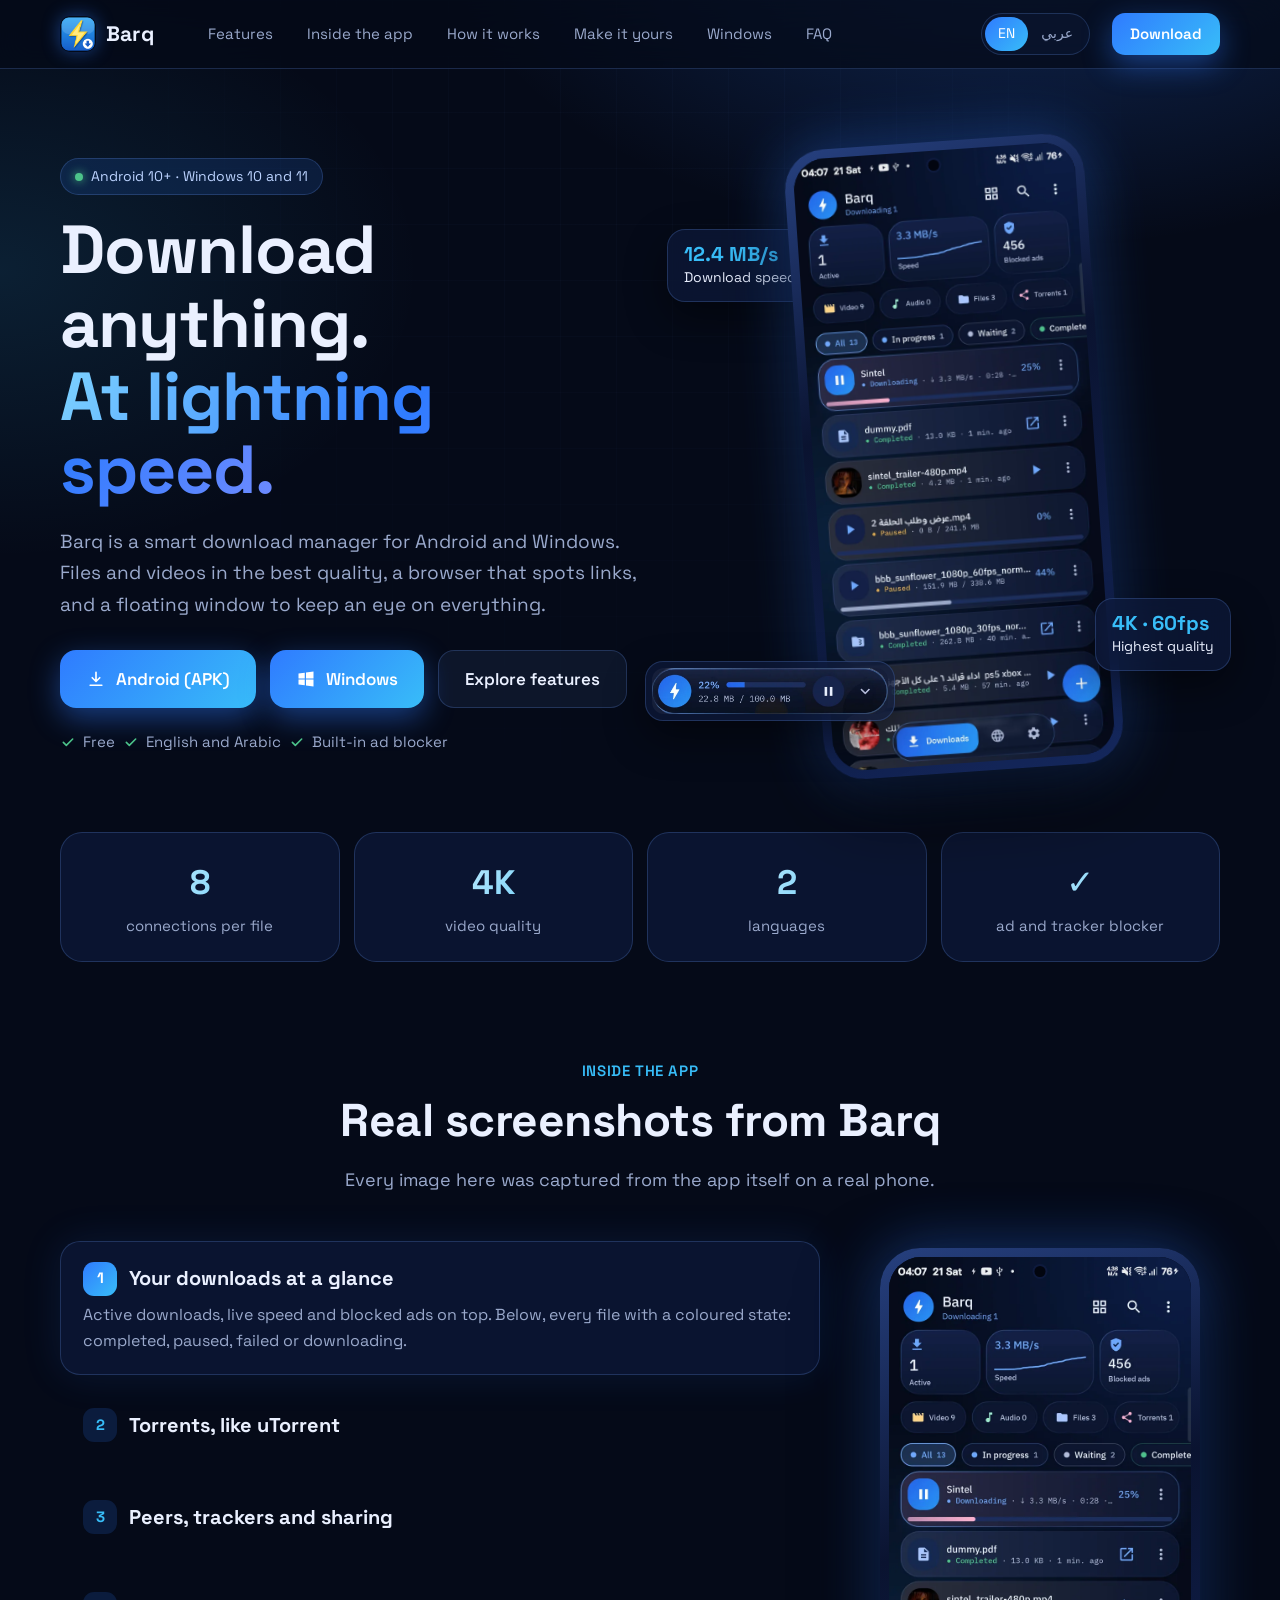
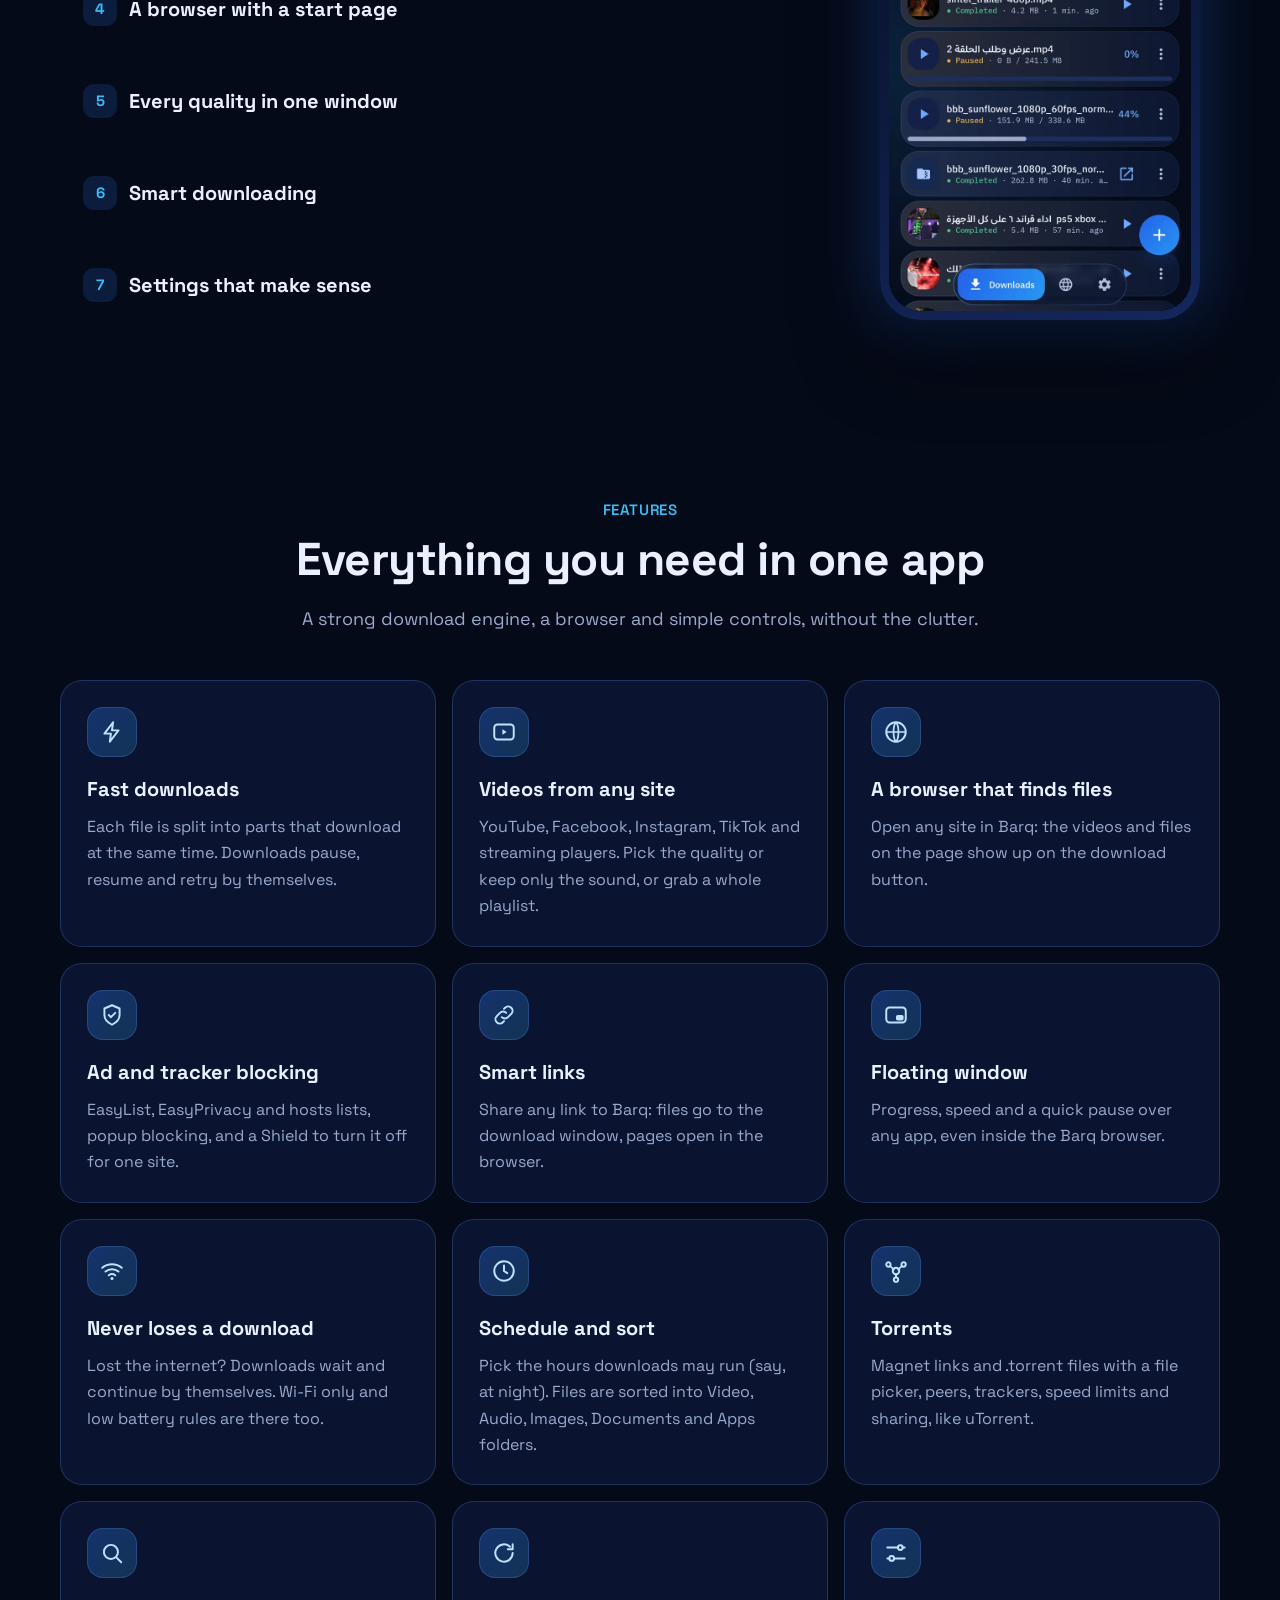
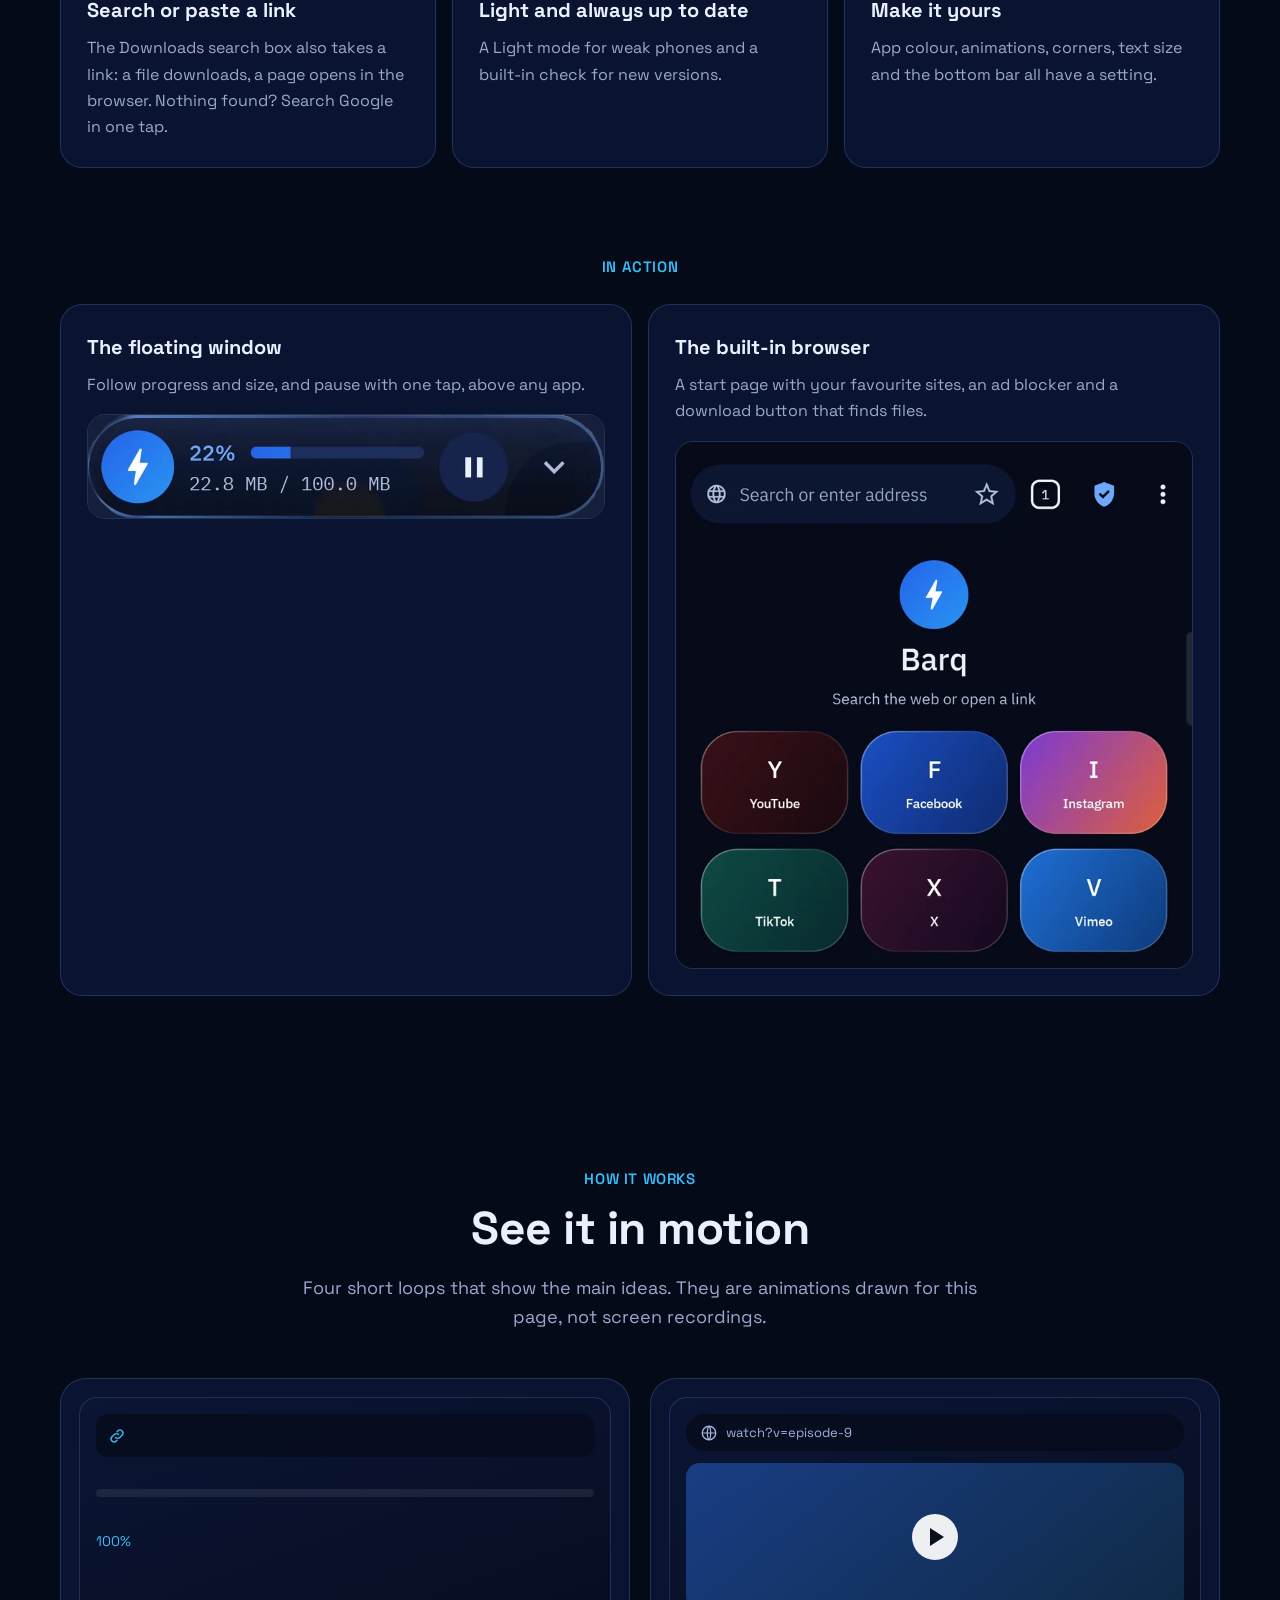
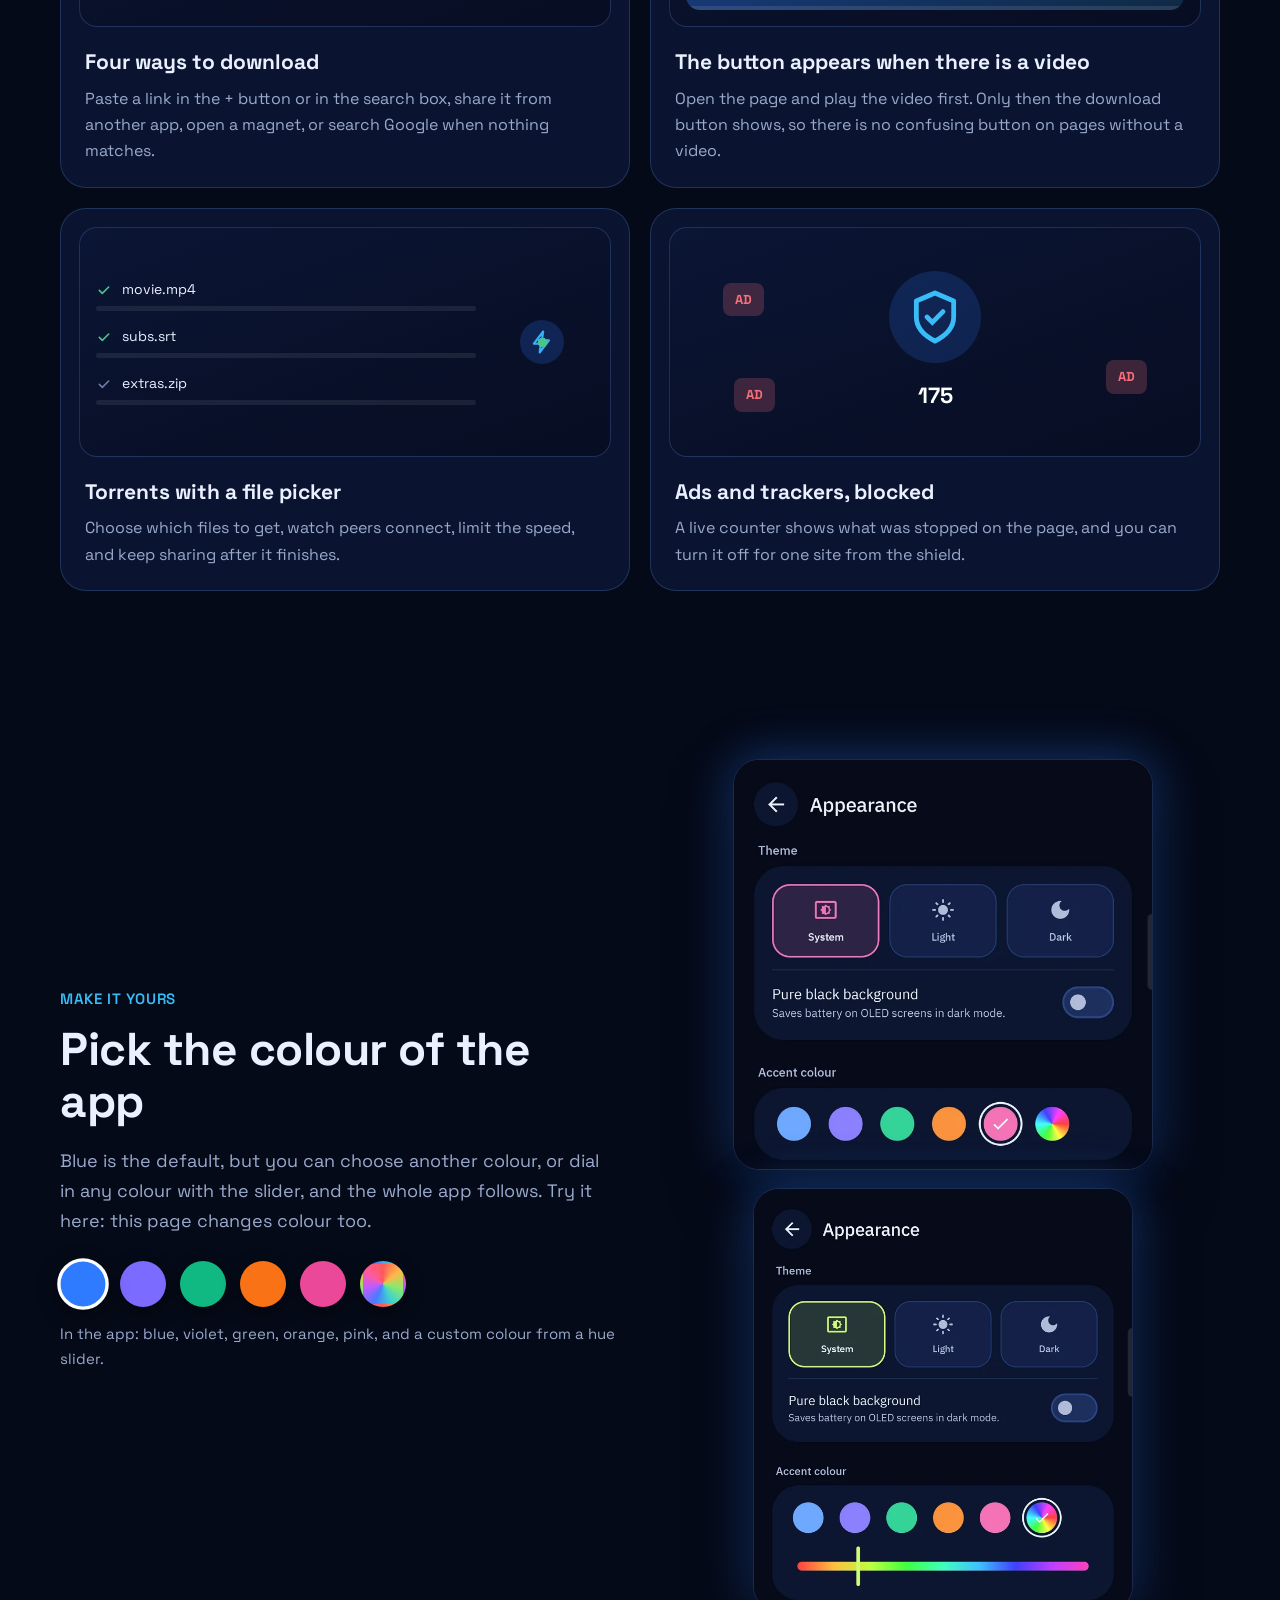
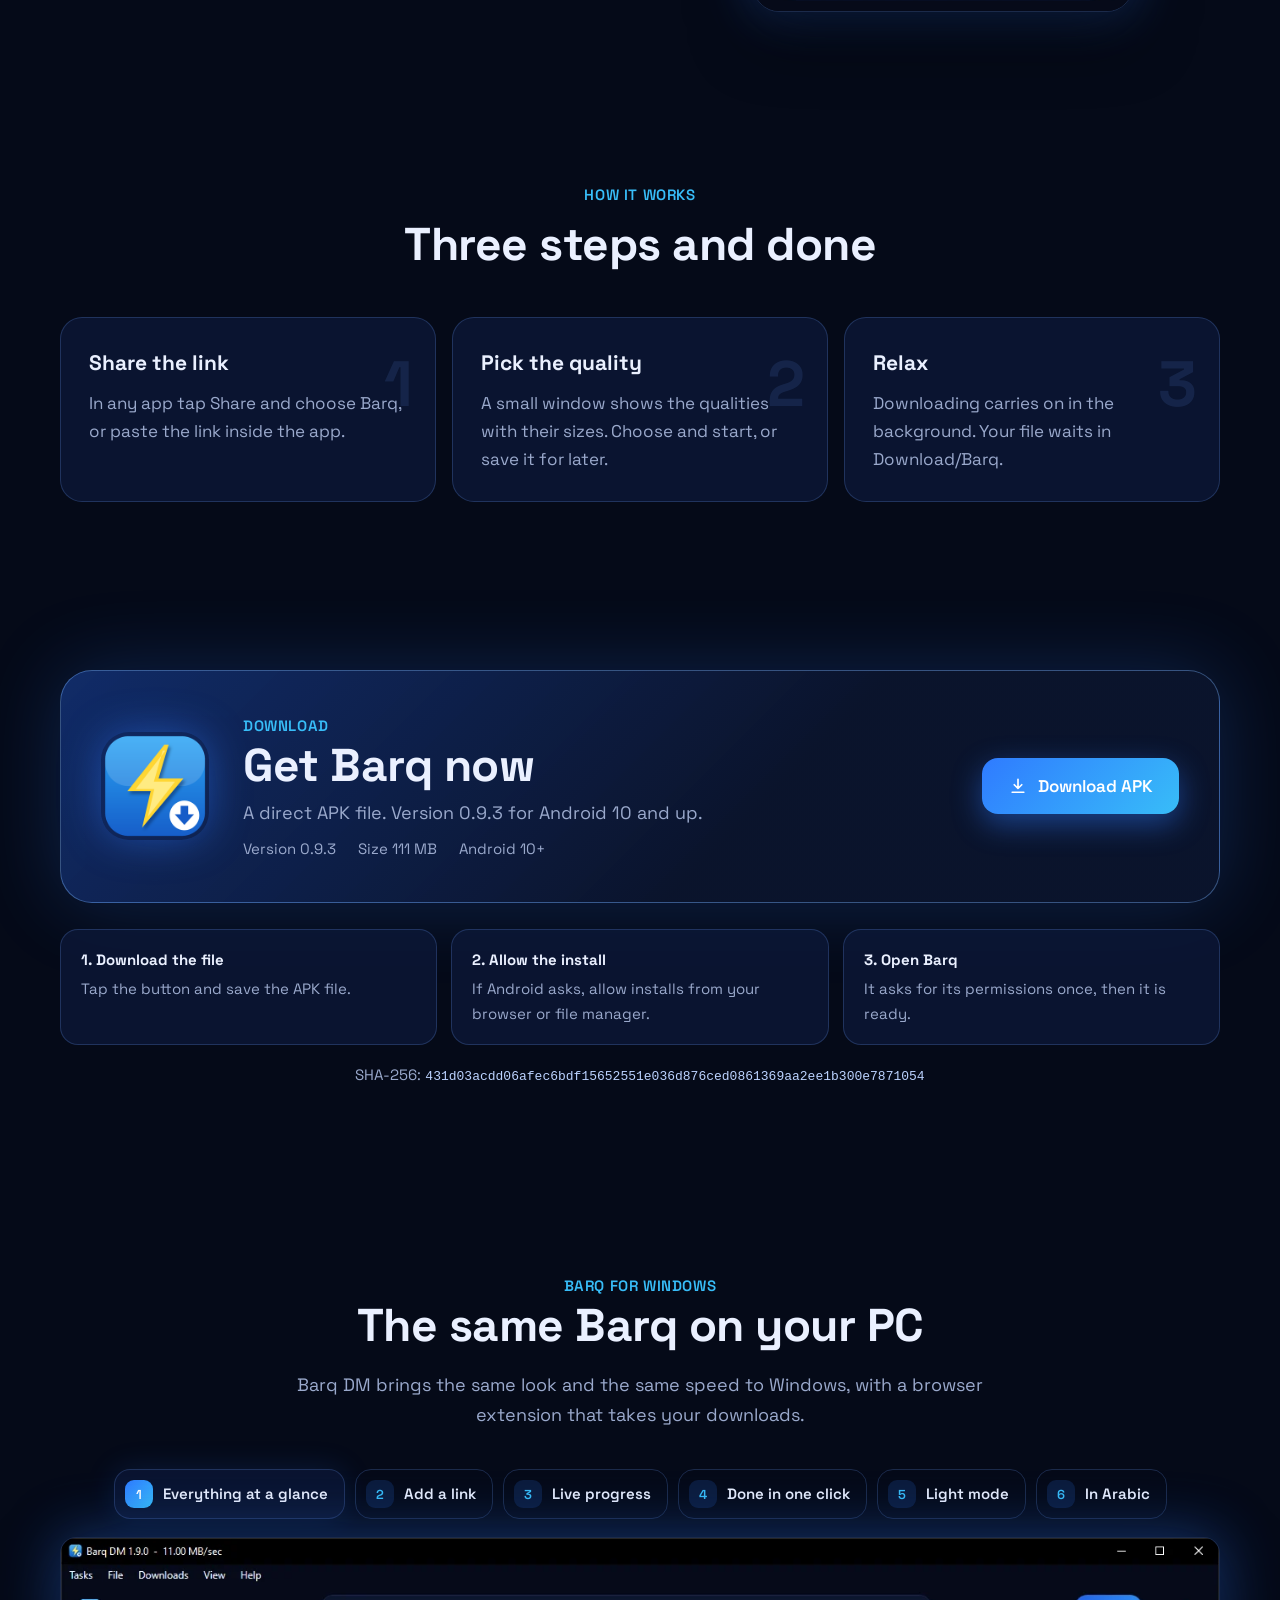
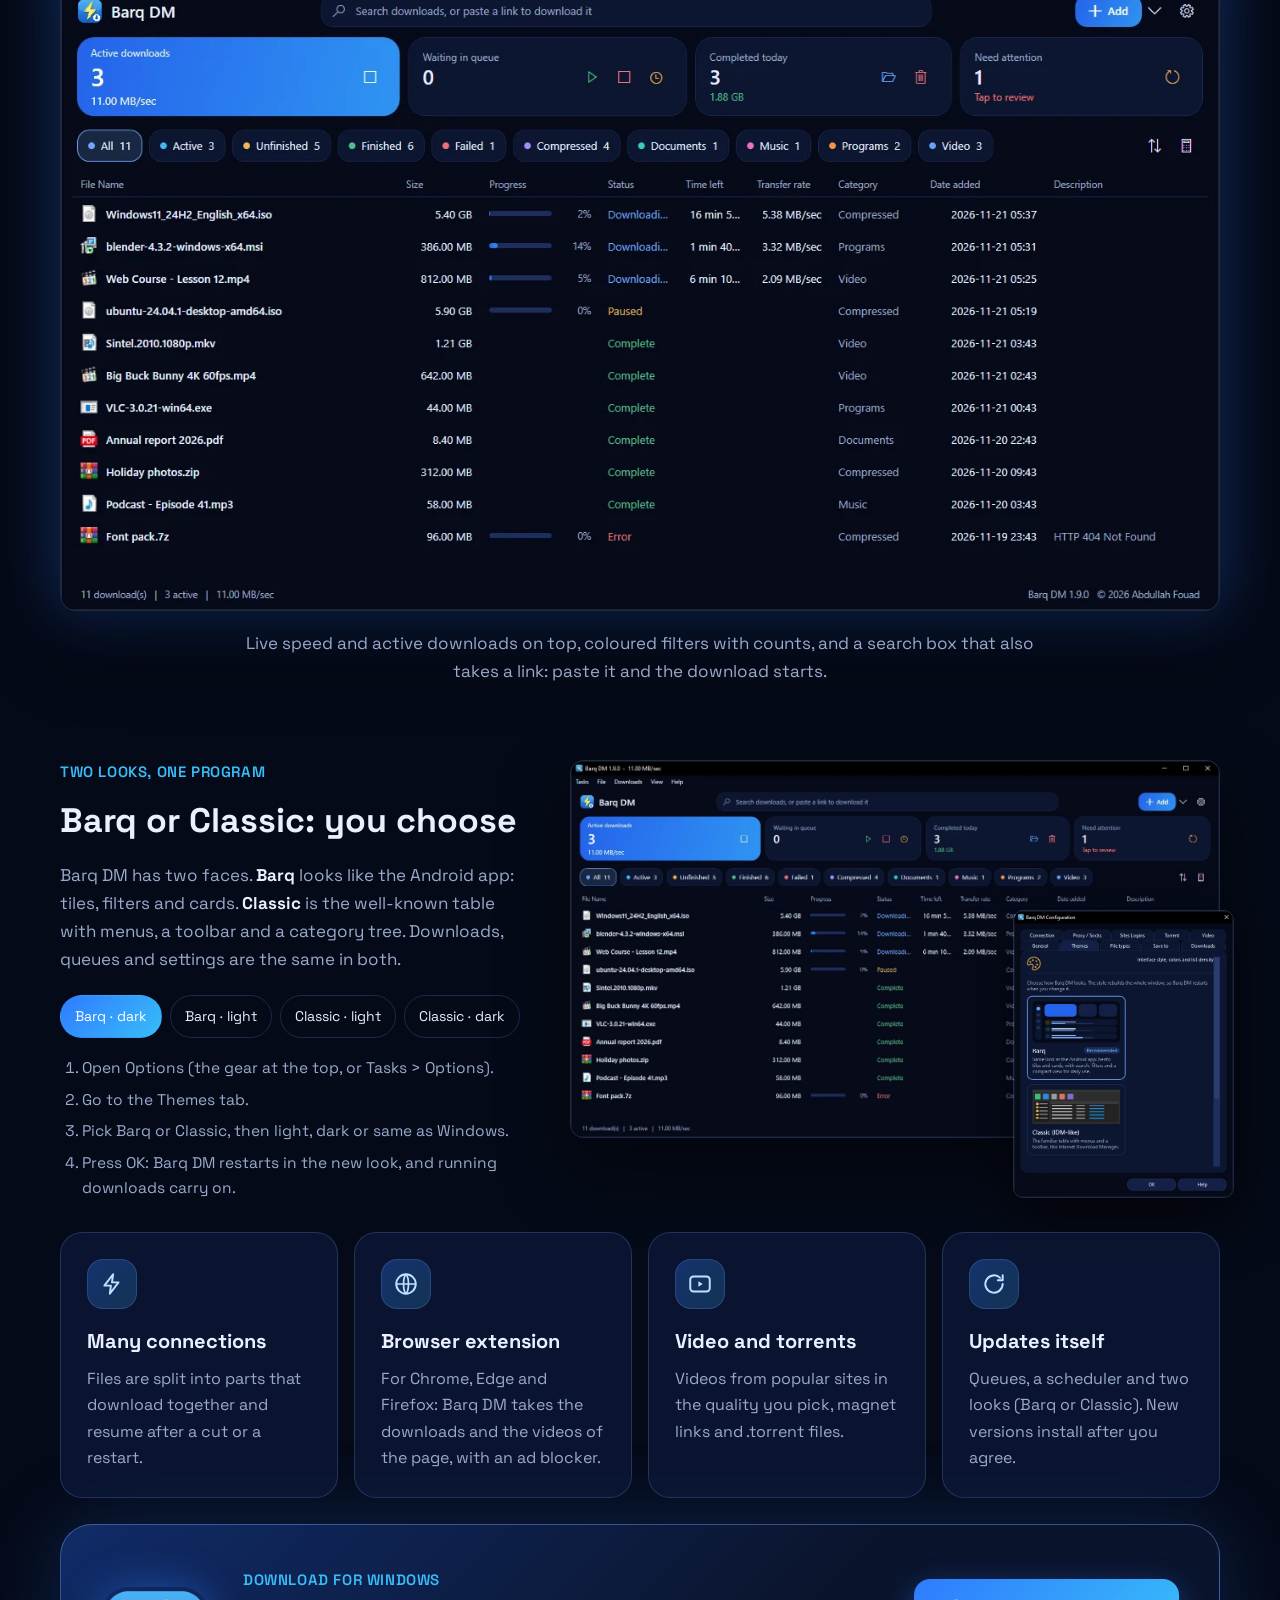
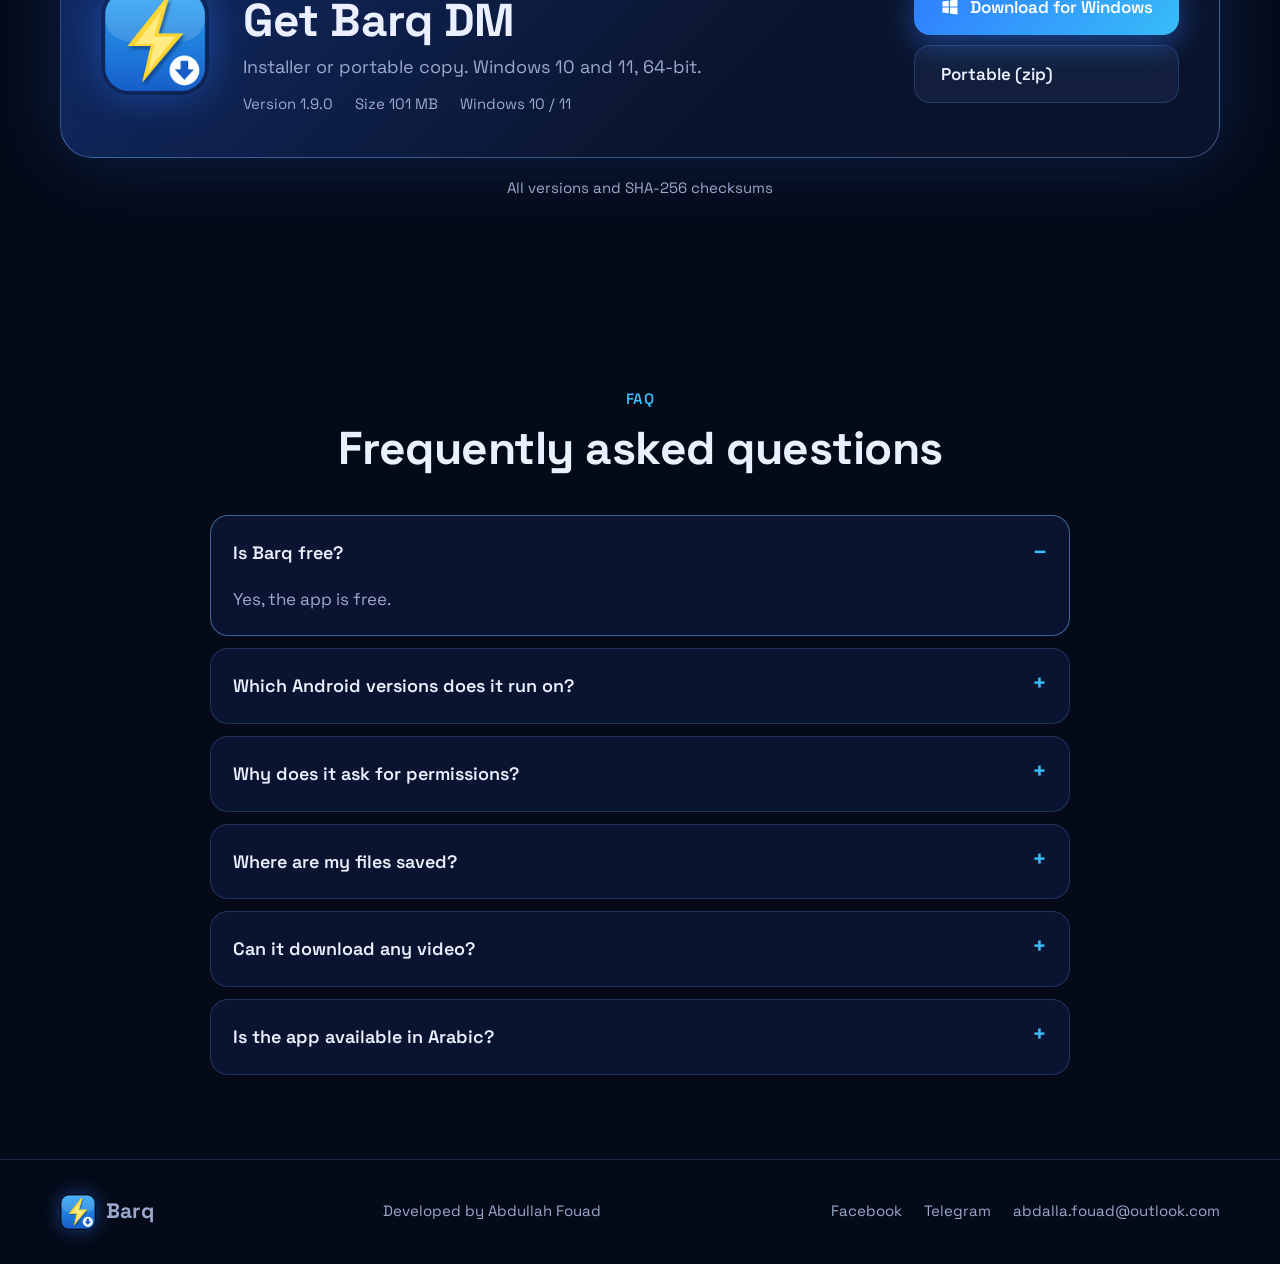
==== commit 46c220ac: "Windows showcase with real screenshots; Barq / Classic look switch Co-Authored-By: Claude Opus 5.5 <" ====
--- a/index.html
+++ b/index.html
@@ -15,7 +15,7 @@
 <link rel="preconnect" href="https://fonts.googleapis.com">
 <link rel="preconnect" href="https://fonts.gstatic.com" crossorigin>
 <link rel="stylesheet" href="https://fonts.googleapis.com/css2?family=Cairo:wght@400;600;700&family=Space+Grotesk:wght@400;500;600;700&display=swap">
-<link rel="stylesheet" href="assets/css/style.css?v=094">
+<link rel="stylesheet" href="assets/css/style.css?v=095">
 </head>
 <body>
 <div class="bg-fx" aria-hidden="true"></div>
@@ -291,6 +291,60 @@
         <h2 data-i="w.h2">The same Barq on your PC</h2>
         <p class="sub" data-i="w.sub">Barq DM brings the same look and the same speed to Windows, with a browser extension that takes your downloads.</p>
       </div>
+      <!-- real screenshots of the Windows app -->
+      <div class="wshow rv">
+        <div class="wtabs" role="tablist">
+          <button class="wtab" role="tab" aria-selected="true"><em>1</em><span data-i="wt1.h">Everything at a glance</span></button>
+          <button class="wtab" role="tab" aria-selected="false"><em>2</em><span data-i="wt2.h">Add a link</span></button>
+          <button class="wtab" role="tab" aria-selected="false"><em>3</em><span data-i="wt3.h">Live progress</span></button>
+          <button class="wtab" role="tab" aria-selected="false"><em>4</em><span data-i="wt4.h">Done in one click</span></button>
+          <button class="wtab" role="tab" aria-selected="false"><em>5</em><span data-i="wt5.h">Light mode</span></button>
+          <button class="wtab" role="tab" aria-selected="false"><em>6</em><span data-i="wt6.h">In Arabic</span></button>
+        </div>
+        <div class="wstage">
+          <img class="wbg" src="assets/img/win-barq-dark-main.webp" alt="" aria-hidden="true" width="1366" height="793" loading="lazy">
+          <img class="full" src="assets/img/win-barq-dark-main.webp" alt="Barq DM main window: tiles, filters and the download list" width="1366" height="793" loading="lazy">
+          <img class="dlg" src="assets/img/win-barq-dark-fileinfo.webp" alt="Barq DM Download File Info window" width="626" height="455" loading="lazy">
+          <img class="dlg" src="assets/img/win-barq-dark-progress.webp" alt="Barq DM progress window with connections" width="646" height="590" loading="lazy">
+          <img class="dlg" src="assets/img/win-barq-dark-complete.webp" alt="Barq DM download complete window" width="546" height="389" loading="lazy">
+          <img class="full" src="assets/img/win-barq-light-main.webp" alt="Barq DM in light mode" width="1366" height="793" loading="lazy">
+          <img class="full" src="assets/img/win-barq-ar-main.webp" alt="Barq DM in Arabic" width="1366" height="793" loading="lazy">
+        </div>
+        <div class="wcaps">
+          <p data-i="wt1.p">Live speed and active downloads on top, coloured filters with counts, and a search box that also takes a link: paste it and the download starts.</p>
+          <p data-i="wt2.p">Paste a link (or let the browser extension send it): Barq DM shows the name, the size and the category, and puts the file in the right folder.</p>
+          <p data-i="wt3.p">Every file is split into up to 32 parts that download together. You see each connection, the speed and the time left, and you can pause and resume at any time.</p>
+          <p data-i="wt4.p">When a download finishes, a small window lets you open the file or its folder straight away, or copy the link.</p>
+          <p data-i="wt5.p">Light and dark follow Windows by default, and the accent colour can follow Windows too or be your own.</p>
+          <p data-i="wt6.p">The whole program is in English and Arabic, and the layout flips to right-to-left on its own.</p>
+        </div>
+      </div>
+
+      <!-- two looks -->
+      <div class="looks rv">
+        <div class="looks-text">
+          <span class="eyebrow" data-i="lk.eyebrow">Two looks, one program</span>
+          <h3 data-i="lk.h">Barq or Classic: you choose</h3>
+          <p data-i="lk.p">Barq DM has two faces. <b>Barq</b> looks like the Android app: tiles, filters and cards. <b>Classic</b> is the well-known table with menus, a toolbar and a category tree. Downloads, queues and settings are the same in both.</p>
+          <div class="look-sw" role="group" aria-label="Look">
+            <button type="button" class="lookbtn" data-look="win-barq-dark-main" aria-pressed="true" data-i="lk.b1">Barq · dark</button>
+            <button type="button" class="lookbtn" data-look="win-barq-light-main" aria-pressed="false" data-i="lk.b2">Barq · light</button>
+            <button type="button" class="lookbtn" data-look="win-classic-light-main" aria-pressed="false" data-i="lk.b3">Classic · light</button>
+            <button type="button" class="lookbtn" data-look="win-classic-dark-main" aria-pressed="false" data-i="lk.b4">Classic · dark</button>
+          </div>
+          <ol class="look-steps">
+            <li data-i="lk.s1">Open Options (the gear at the top, or Tasks &gt; Options).</li>
+            <li data-i="lk.s2">Go to the Themes tab.</li>
+            <li data-i="lk.s3">Pick Barq or Classic, then light, dark or same as Windows.</li>
+            <li data-i="lk.s4">Press OK: Barq DM restarts in the new look, and running downloads carry on.</li>
+          </ol>
+        </div>
+        <div class="looks-art">
+          <div class="lookstage"><img id="lookImg" src="assets/img/win-barq-dark-main.webp" alt="Barq DM look" width="1366" height="793" loading="lazy"></div>
+          <img class="themes-shot" src="assets/img/win-barq-dark-themes.webp" alt="Barq DM Options, Themes tab: Barq or Classic" width="546" height="713" loading="lazy">
+        </div>
+      </div>
+
       <div class="wfeat rv">
         <article class="card"><div class="ic"><svg><use href="#i-bolt"/></svg></div><h3 data-i="w1.h">Many connections</h3><p data-i="w1.p">Files are split into parts that download together and resume after a cut or a restart.</p></article>
         <article class="card"><div class="ic"><svg><use href="#i-globe"/></svg></div><h3 data-i="w2.h">Browser extension</h3><p data-i="w2.p">For Chrome, Edge and Firefox: Barq DM takes the downloads and the videos of the page, with an ad blocker.</p></article>
@@ -342,7 +396,7 @@
   </div>
 </footer>
 
-<script src="assets/js/main.js?v=094"></script>
+<script src="assets/js/main.js?v=095"></script>
 <script>
 /* Fills the size and checksum of the APK when a small info file sits next to it (downloads/info.json). */
 fetch("downloads/info.json").then(function (r) { return r.ok ? r.json() : null; }).then(function (j) {
--- a/assets/css/style.css
+++ b/assets/css/style.css
@@ -282,3 +282,43 @@
 footer .contacts { display: flex; flex-wrap: wrap; gap: 10px 22px; }
 @media (max-width: 960px) { .wfeat { grid-template-columns: repeat(2, 1fr); } }
 @media (max-width: 560px) { .wfeat { grid-template-columns: 1fr; } .wbtns { width: 100%; } }
+
+/* Windows showcase: real screenshots */
+.wshow { margin-top: 40px; display: grid; gap: 18px; }
+.wtabs { display: flex; flex-wrap: wrap; gap: 10px; justify-content: center; }
+.wtab { display: inline-flex; align-items: center; gap: 10px; padding: 10px 16px 10px 10px; border-radius: 16px; border: 1px solid var(--line);
+  background: transparent; color: var(--fg); font: inherit; font-size: 15px; font-weight: 600; cursor: pointer; transition: .25s; }
+html[dir="rtl"] .wtab { padding: 10px 10px 10px 16px; }
+.wtab em { font-style: normal; width: 28px; height: 28px; border-radius: 9px; display: grid; place-items: center; background: rgba(47,123,255,.16); color: var(--accent2); font-size: 13px; }
+.wtab[aria-selected="true"] { background: var(--panel); box-shadow: 0 0 30px rgba(47,123,255,.15); }
+.wtab[aria-selected="true"] em { background: linear-gradient(135deg, var(--accent), var(--accent2)); color: #fff; }
+.wstage { position: relative; aspect-ratio: 1366 / 793; border-radius: 16px; overflow: hidden; border: 1px solid var(--line);
+  background: #050a18; box-shadow: 0 30px 80px rgba(0,0,0,.45), 0 0 60px var(--glow); }
+.wstage img { position: absolute; opacity: 0; transition: opacity .5s; }
+.wstage img.full { inset: 0; width: 100%; height: 100%; object-fit: cover; }
+.wstage img.wbg { inset: 0; width: 100%; height: 100%; object-fit: cover; filter: blur(3px) brightness(.4); transform: scale(1.03); }
+.wstage.dlg-on img.wbg { opacity: 1; }
+.wstage img.dlg { left: 50%; top: 50%; transform: translate(-50%, -50%); max-width: 62%; max-height: 86%; width: auto; height: auto; border-radius: 10px; box-shadow: 0 20px 60px rgba(0,0,0,.6); }
+.wstage img.on { opacity: 1; }
+.wcaps { position: relative; min-height: 3.4em; text-align: center; max-width: 820px; margin: 0 auto; }
+.wcaps p { margin: 0; color: var(--mute); font-size: 17px; display: none; }
+.wcaps p.on { display: block; }
+.looks { margin-top: 70px; display: grid; grid-template-columns: minmax(0, 5fr) minmax(0, 7fr); gap: 46px; align-items: center; }
+.looks h3 { font-size: clamp(26px, 3vw, 34px); margin: 8px 0 12px; }
+.looks p { color: var(--mute); font-size: 17px; margin: 0; }
+.looks p b { color: var(--fg); }
+.look-sw { display: flex; flex-wrap: wrap; gap: 8px; margin: 22px 0 18px; }
+.lookbtn { padding: 9px 14px; border-radius: 999px; border: 1px solid var(--line); background: transparent; color: var(--fg); font: inherit; font-size: 14px; cursor: pointer; }
+.lookbtn[aria-pressed="true"] { background: linear-gradient(135deg, var(--accent), var(--accent2)); border-color: transparent; color: #fff; }
+.look-steps { margin: 0; padding-inline-start: 22px; color: var(--mute); font-size: 15.5px; display: grid; gap: 6px; }
+.looks-art { position: relative; padding-bottom: 60px; }
+.lookstage { border-radius: 14px; overflow: hidden; border: 1px solid var(--line); background: #050a18; box-shadow: 0 30px 70px rgba(0,0,0,.45); }
+.lookstage img { display: block; width: 100%; height: auto; transition: opacity .25s; }
+.themes-shot { position: absolute; width: 34%; right: -14px; bottom: 0; border-radius: 10px; box-shadow: 0 20px 50px rgba(0,0,0,.6); border: 1px solid var(--line); }
+html[dir="rtl"] .themes-shot { right: auto; left: -14px; }
+@media (max-width: 960px) {
+  .looks { grid-template-columns: 1fr; }
+  .themes-shot { position: static; width: 60%; display: block; margin: 16px auto 0; }
+  .looks-art { padding-bottom: 0; }
+  .wstage img.dlg { max-width: 84%; }
+}
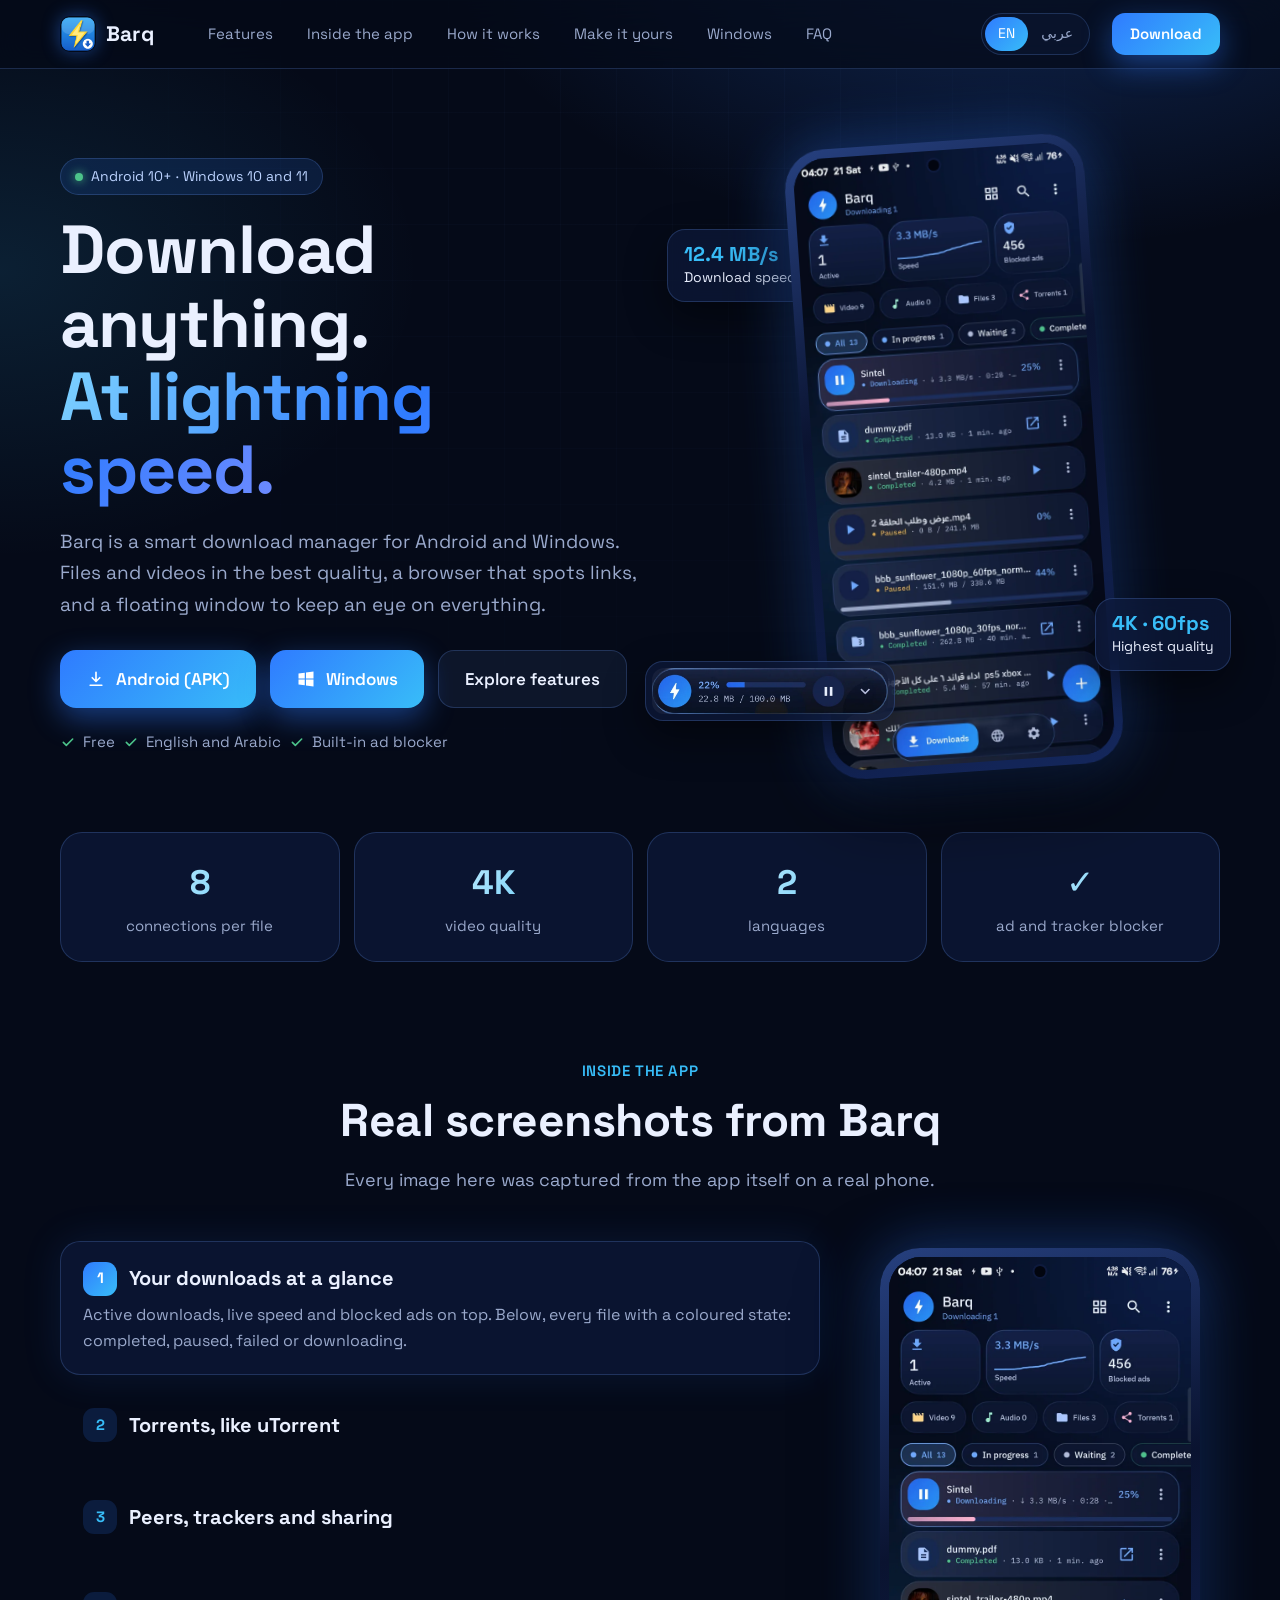
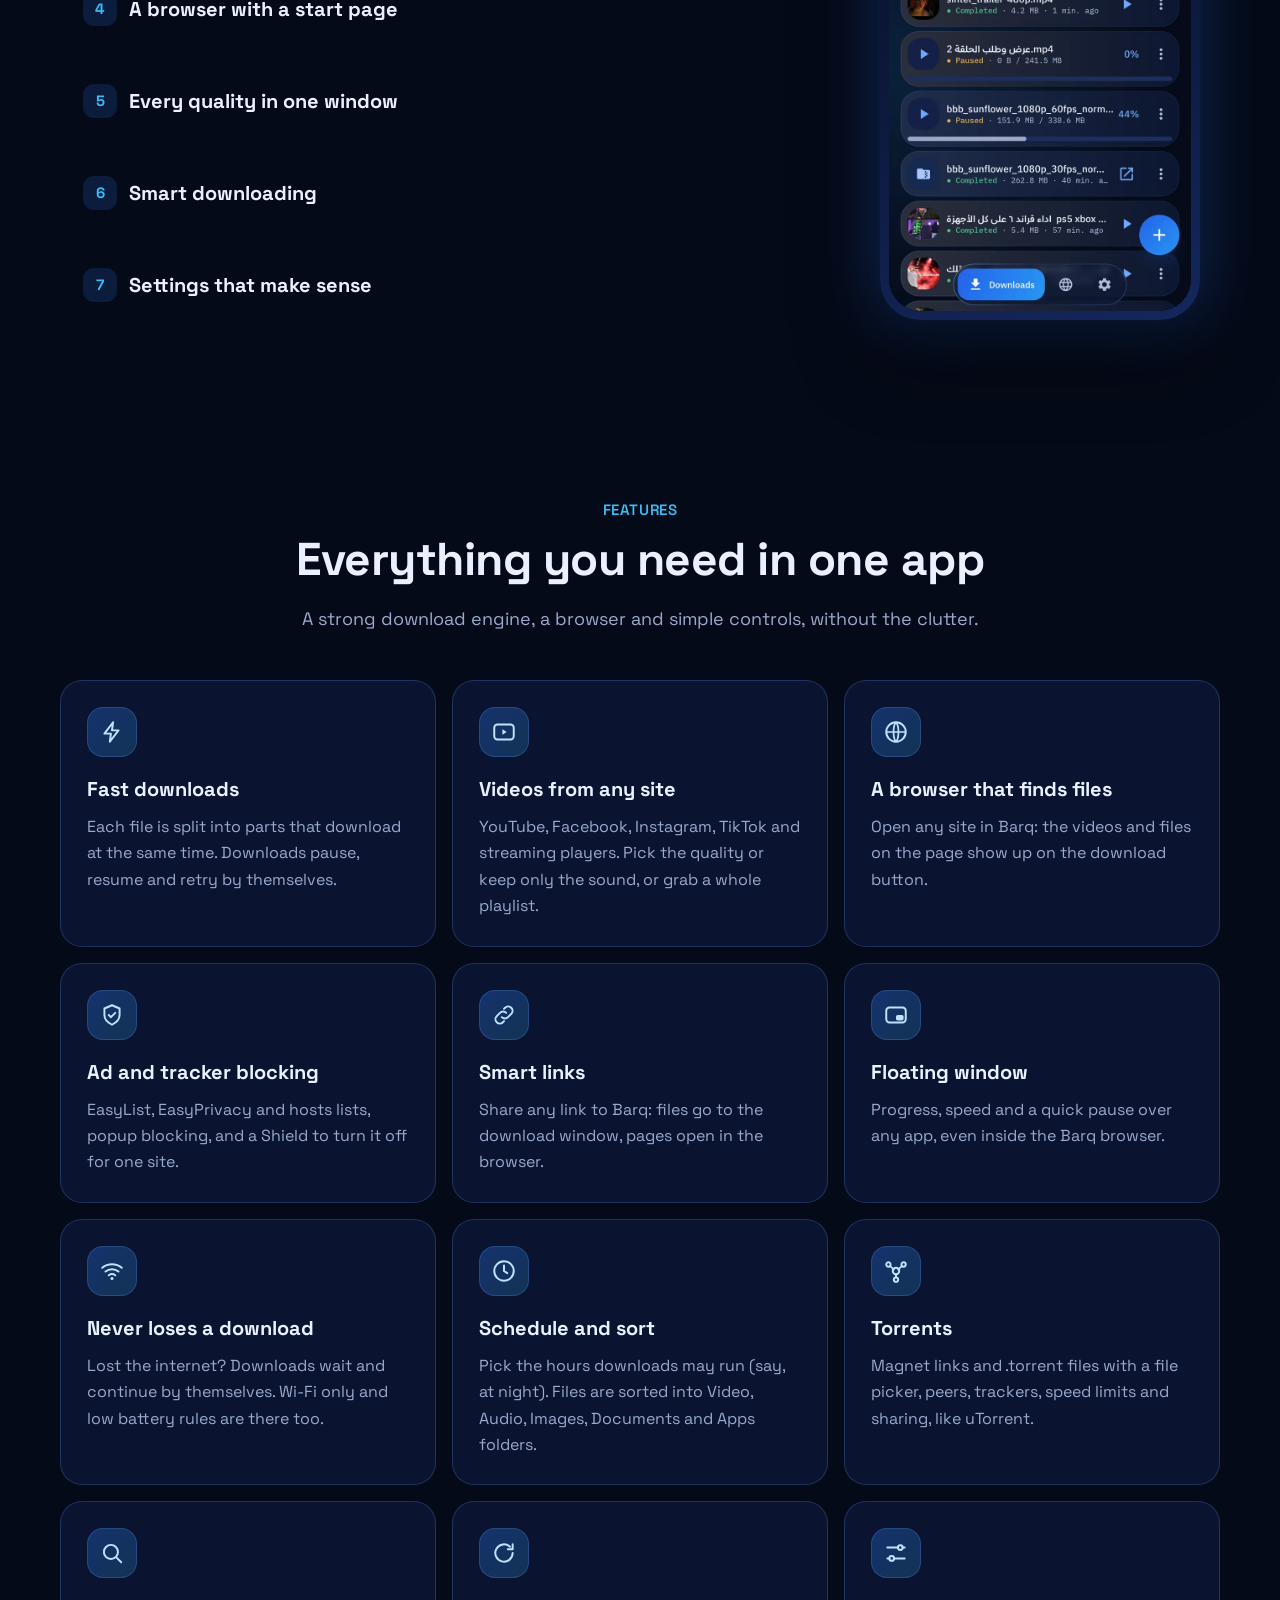
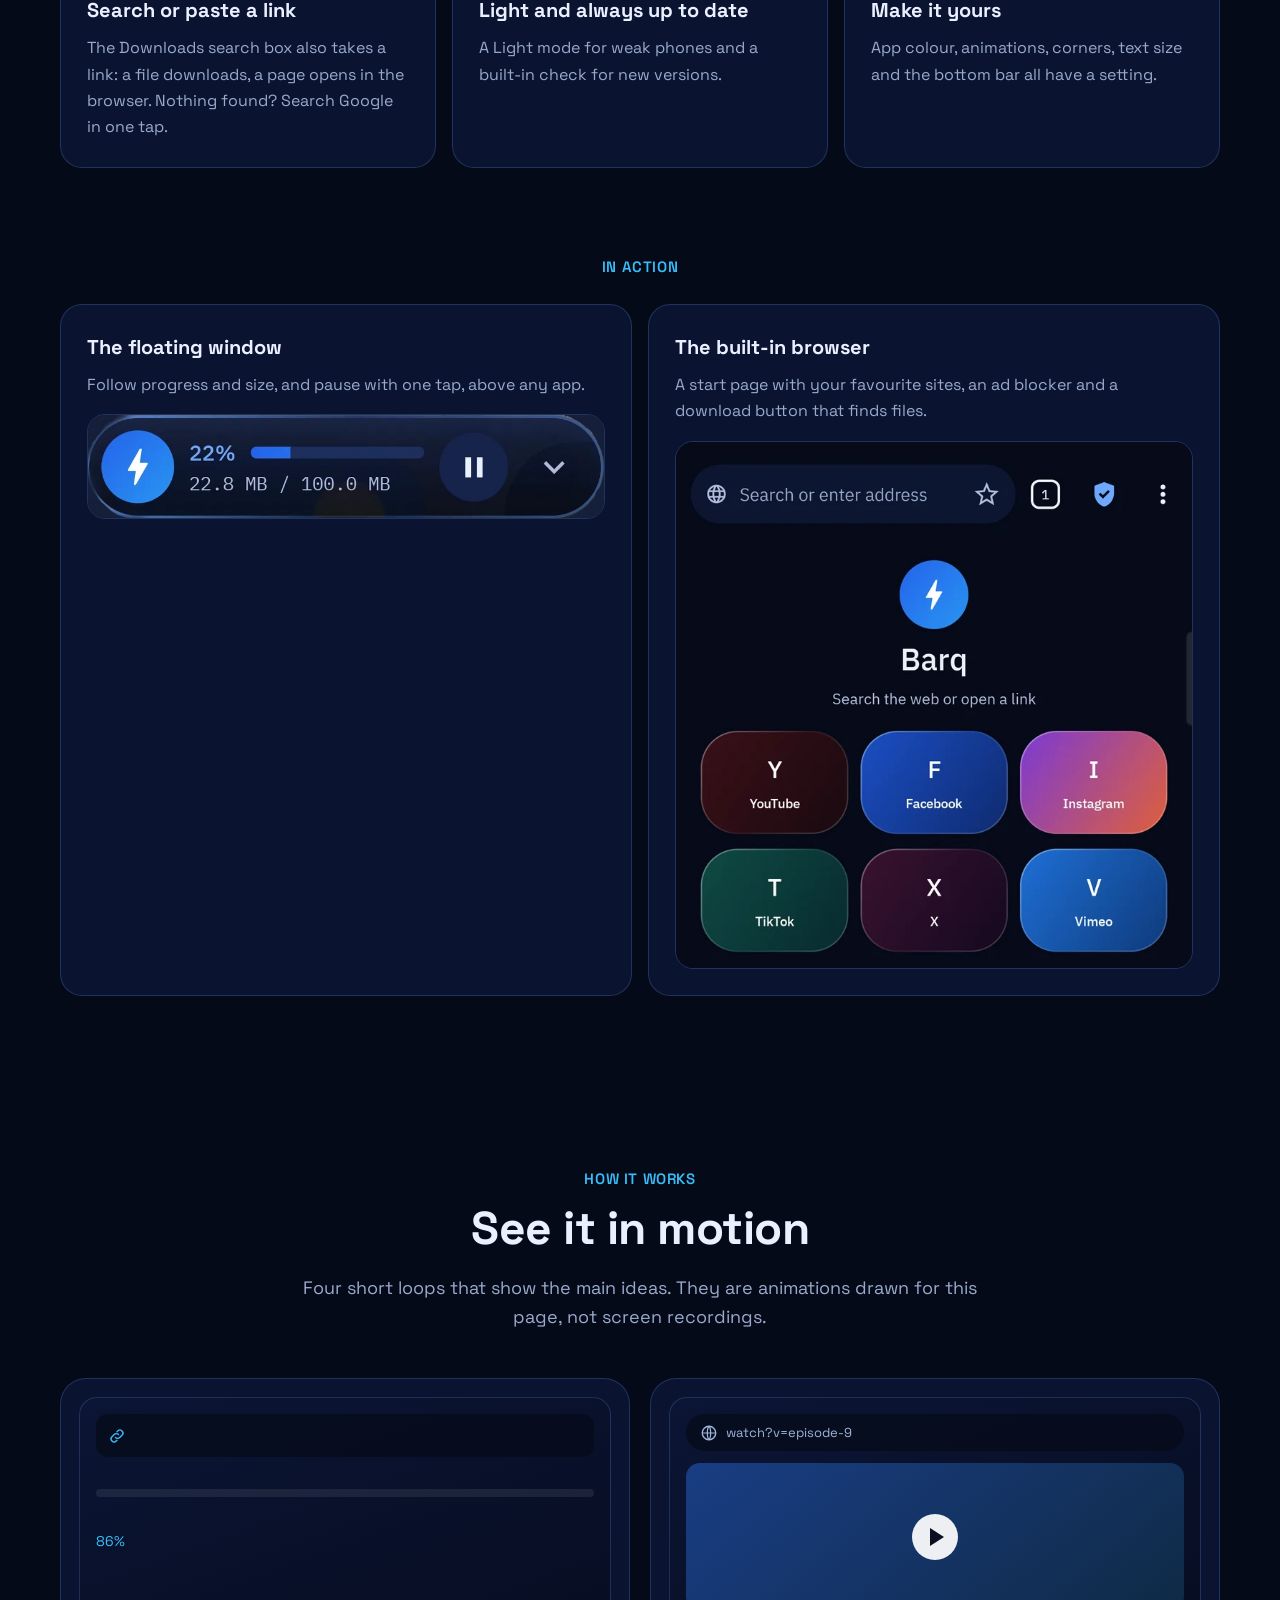
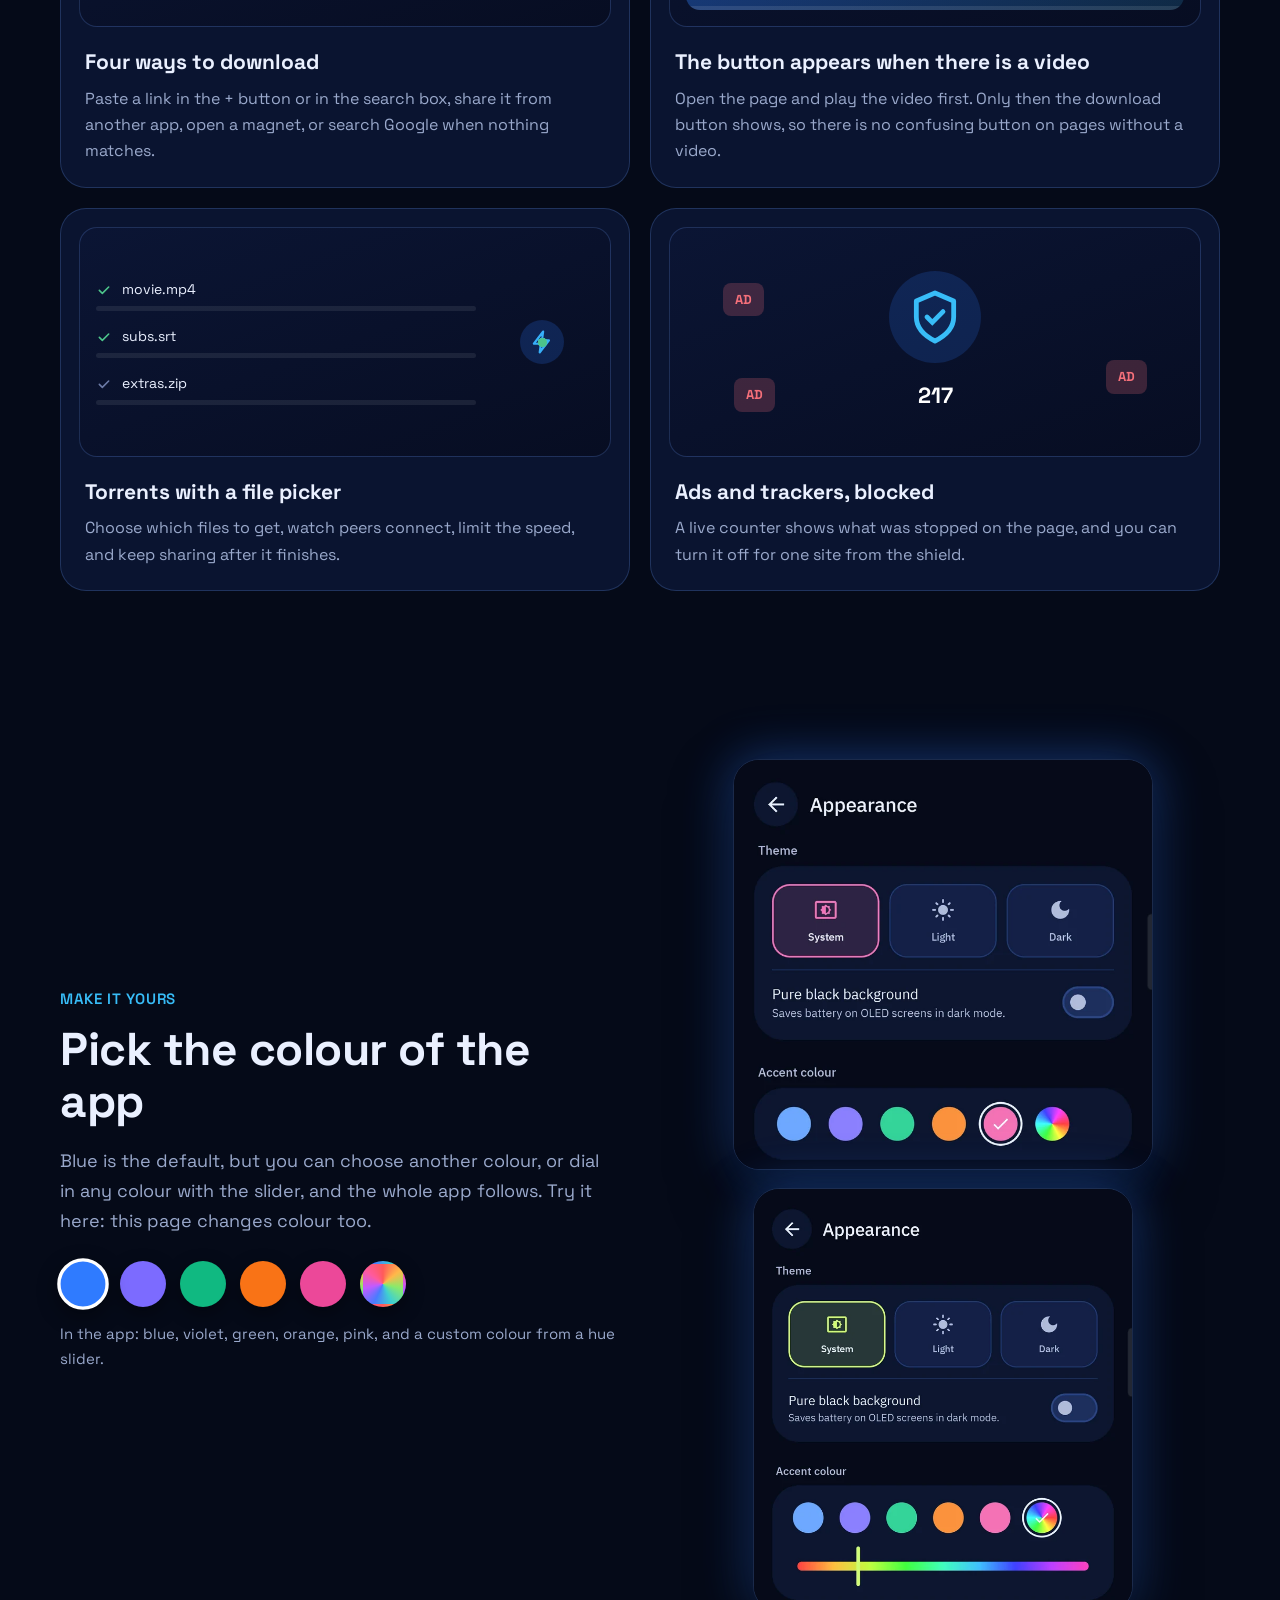
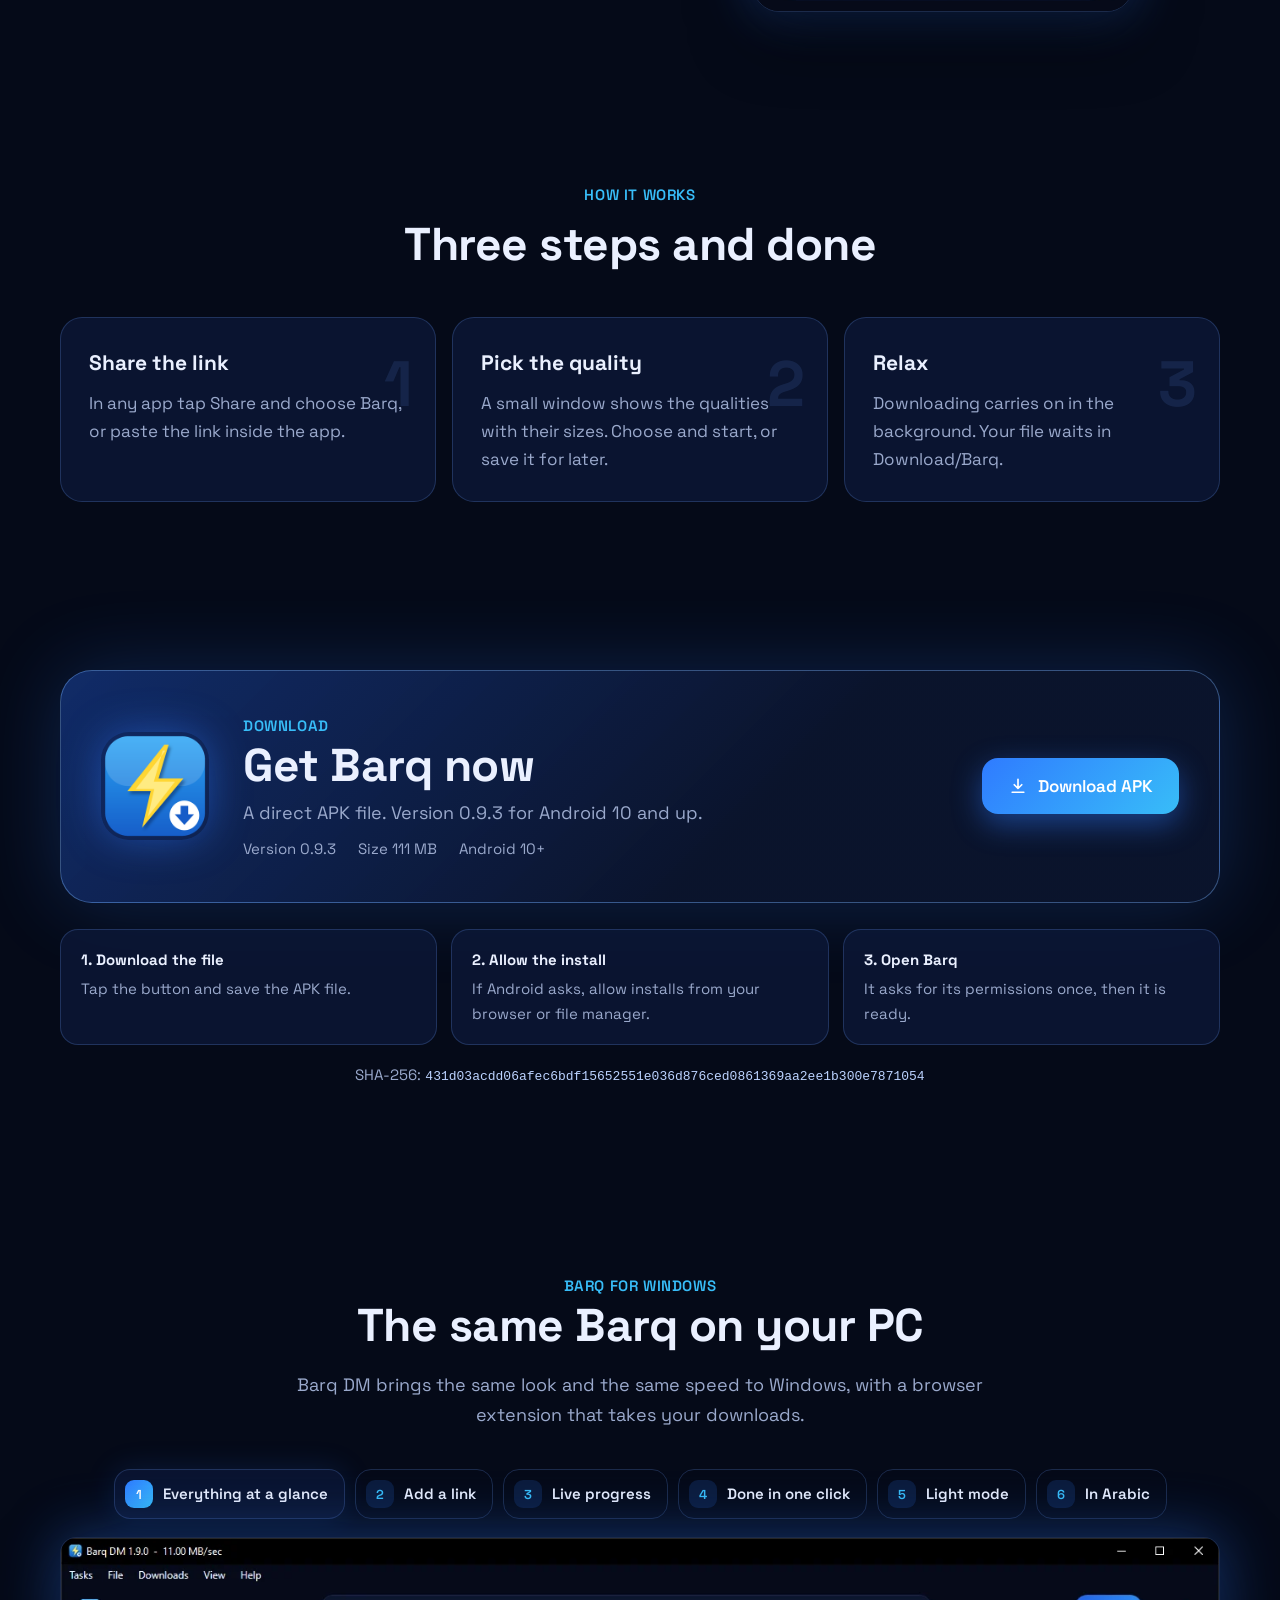
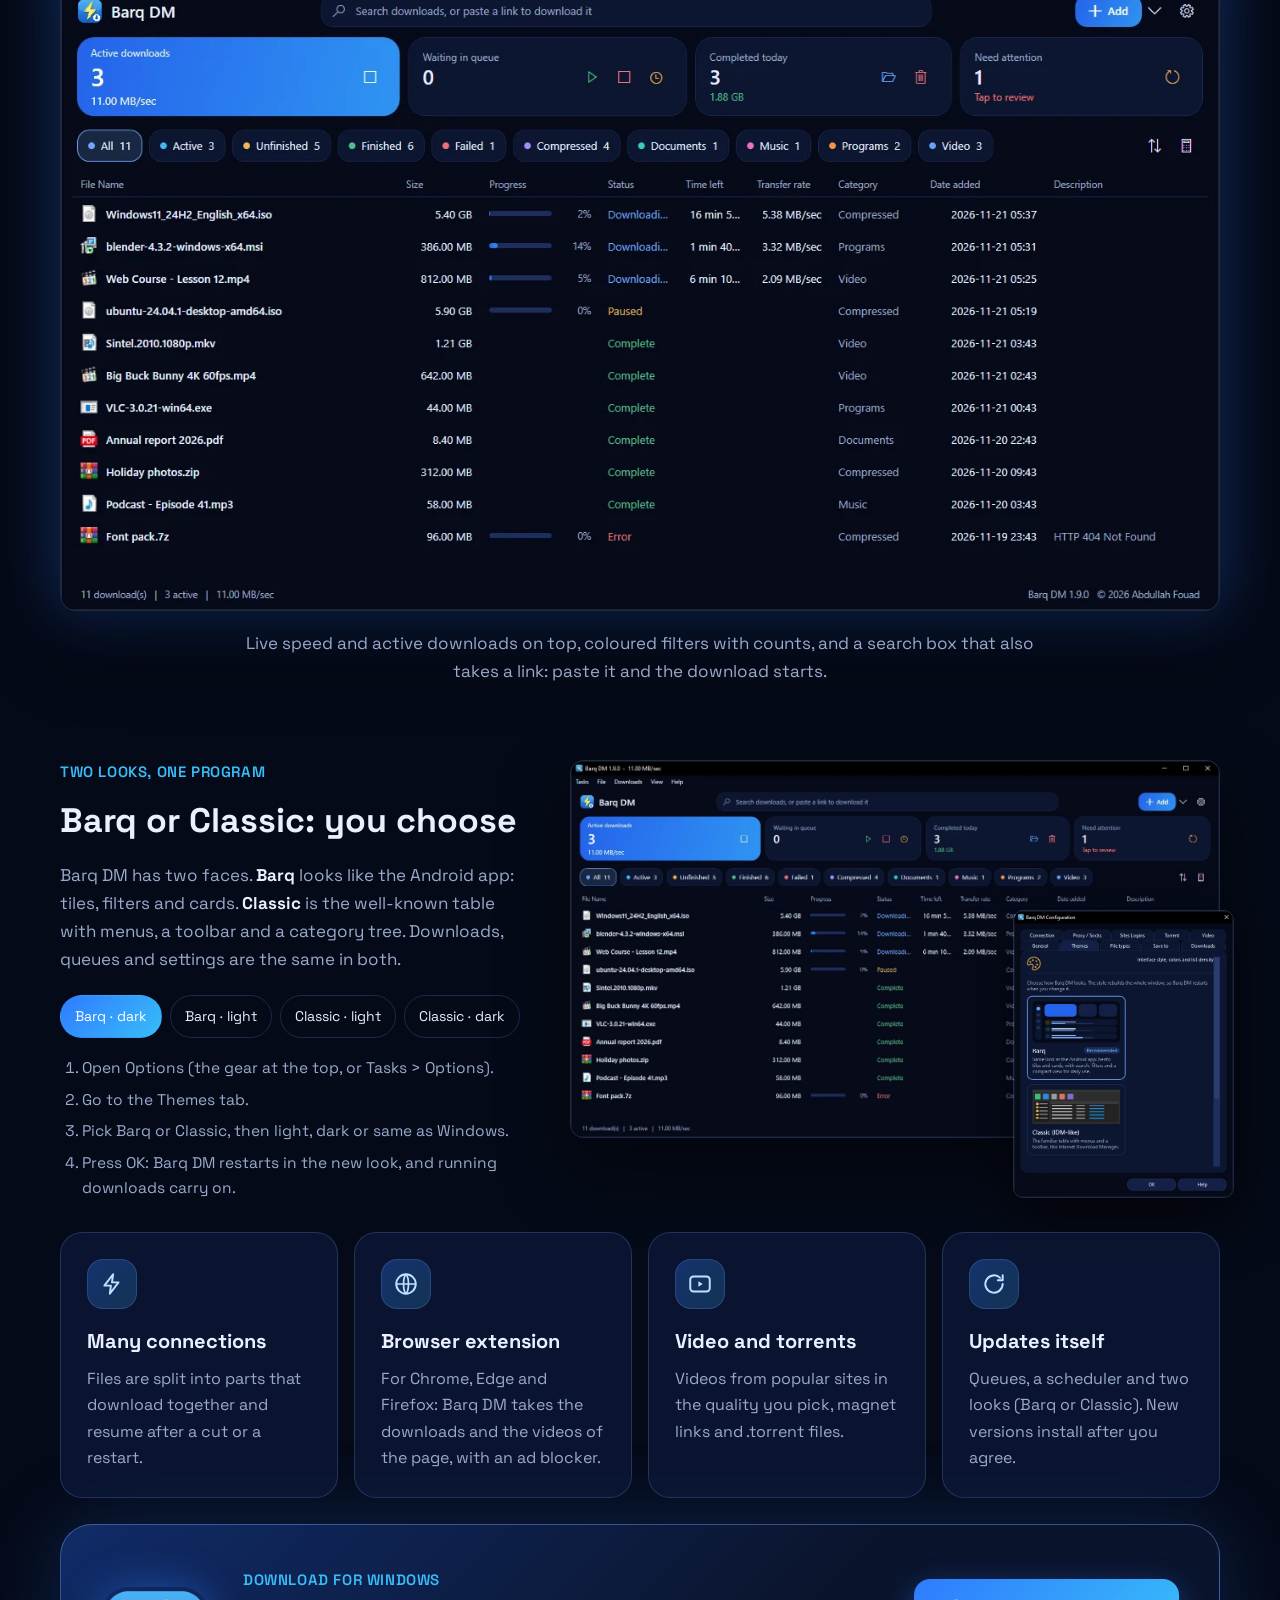
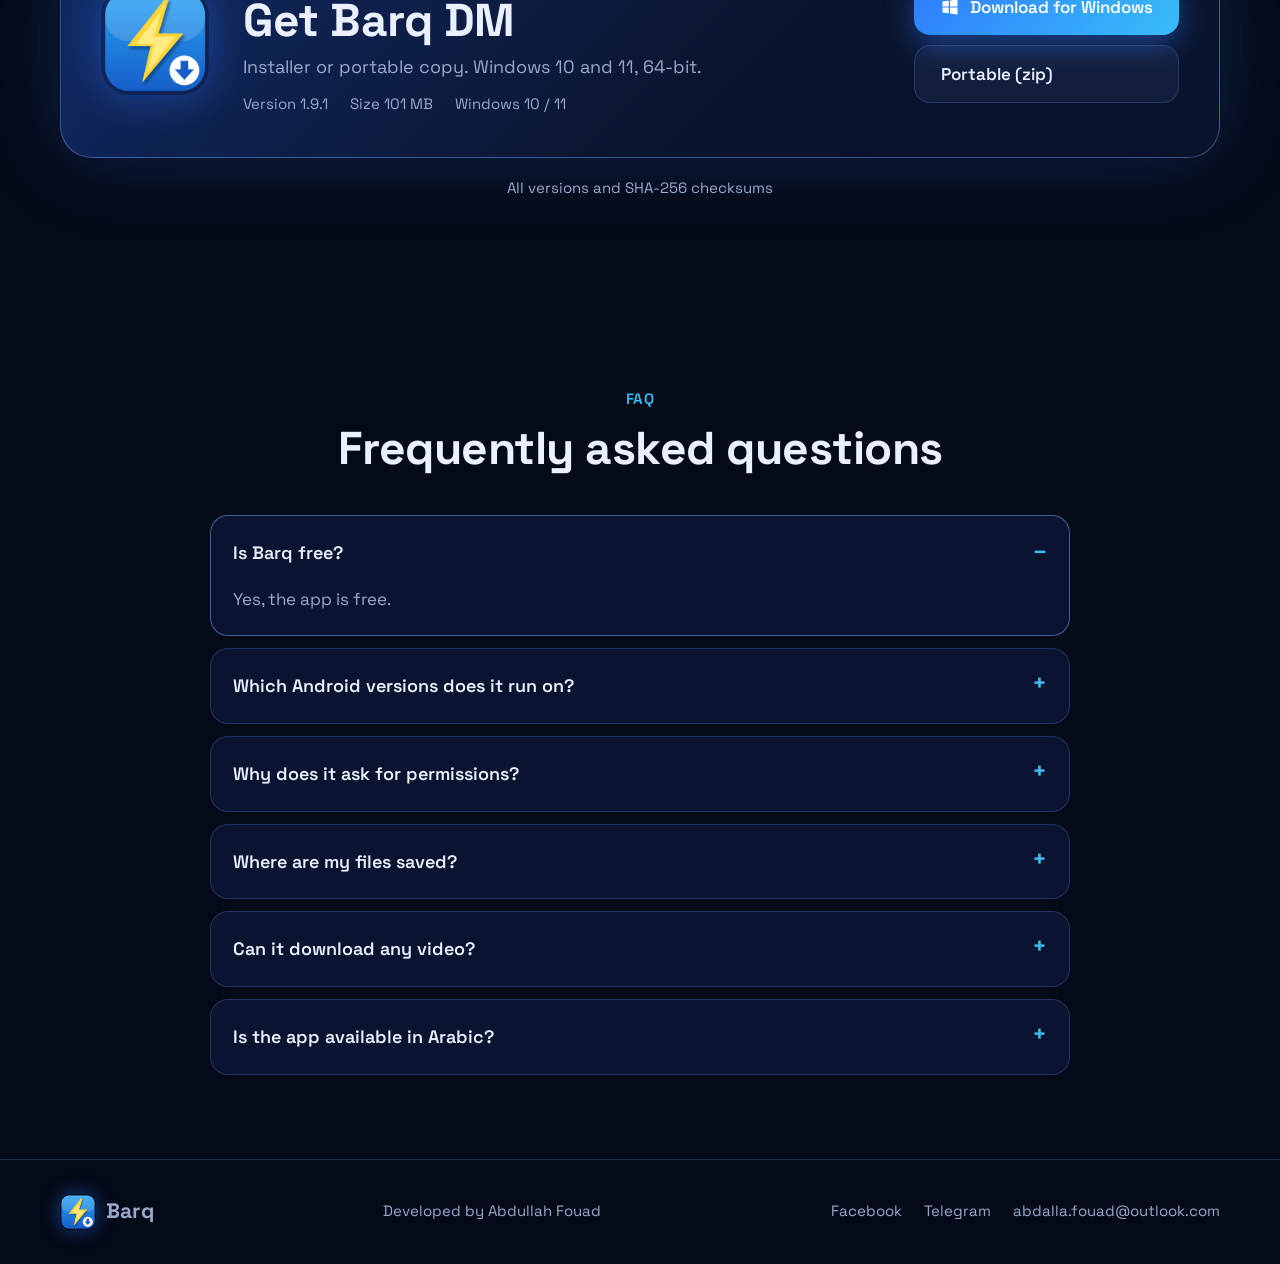
==== commit 82dbc279: "Windows 1.9.1 Co-Authored-By: Claude Opus 5.5 <noreply@anthropic.com>" ====
--- a/index.html
+++ b/index.html
@@ -357,7 +357,7 @@
           <span class="eyebrow" data-i="w.dl.eyebrow">Download for Windows</span>
           <h2 data-i="w.dl.h2">Get Barq DM</h2>
           <p class="sub" style="margin:0" data-i="w.dl.sub">Installer or portable copy. Windows 10 and 11, 64-bit.</p>
-          <div class="meta"><span><span data-i="dl.ver">Version</span> <span id="winVer">1.9.0</span></span><span><span data-i="dl.size">Size</span> <span id="winSize" dir="ltr">101 MB</span></span><span data-i="w.req">Windows 10 / 11</span></div>
+          <div class="meta"><span><span data-i="dl.ver">Version</span> <span id="winVer">1.9.1</span></span><span><span data-i="dl.size">Size</span> <span id="winSize" dir="ltr">101 MB</span></span><span data-i="w.req">Windows 10 / 11</span></div>
         </div>
         <div class="wbtns">
           <a class="btn btn-primary" id="winBtn" href="https://github.com/abdallafouad96/barq-dm-windows-releases/releases/latest"><svg><use href="#i-win"/></svg><span data-i="w.btn">Download for Windows</span></a>
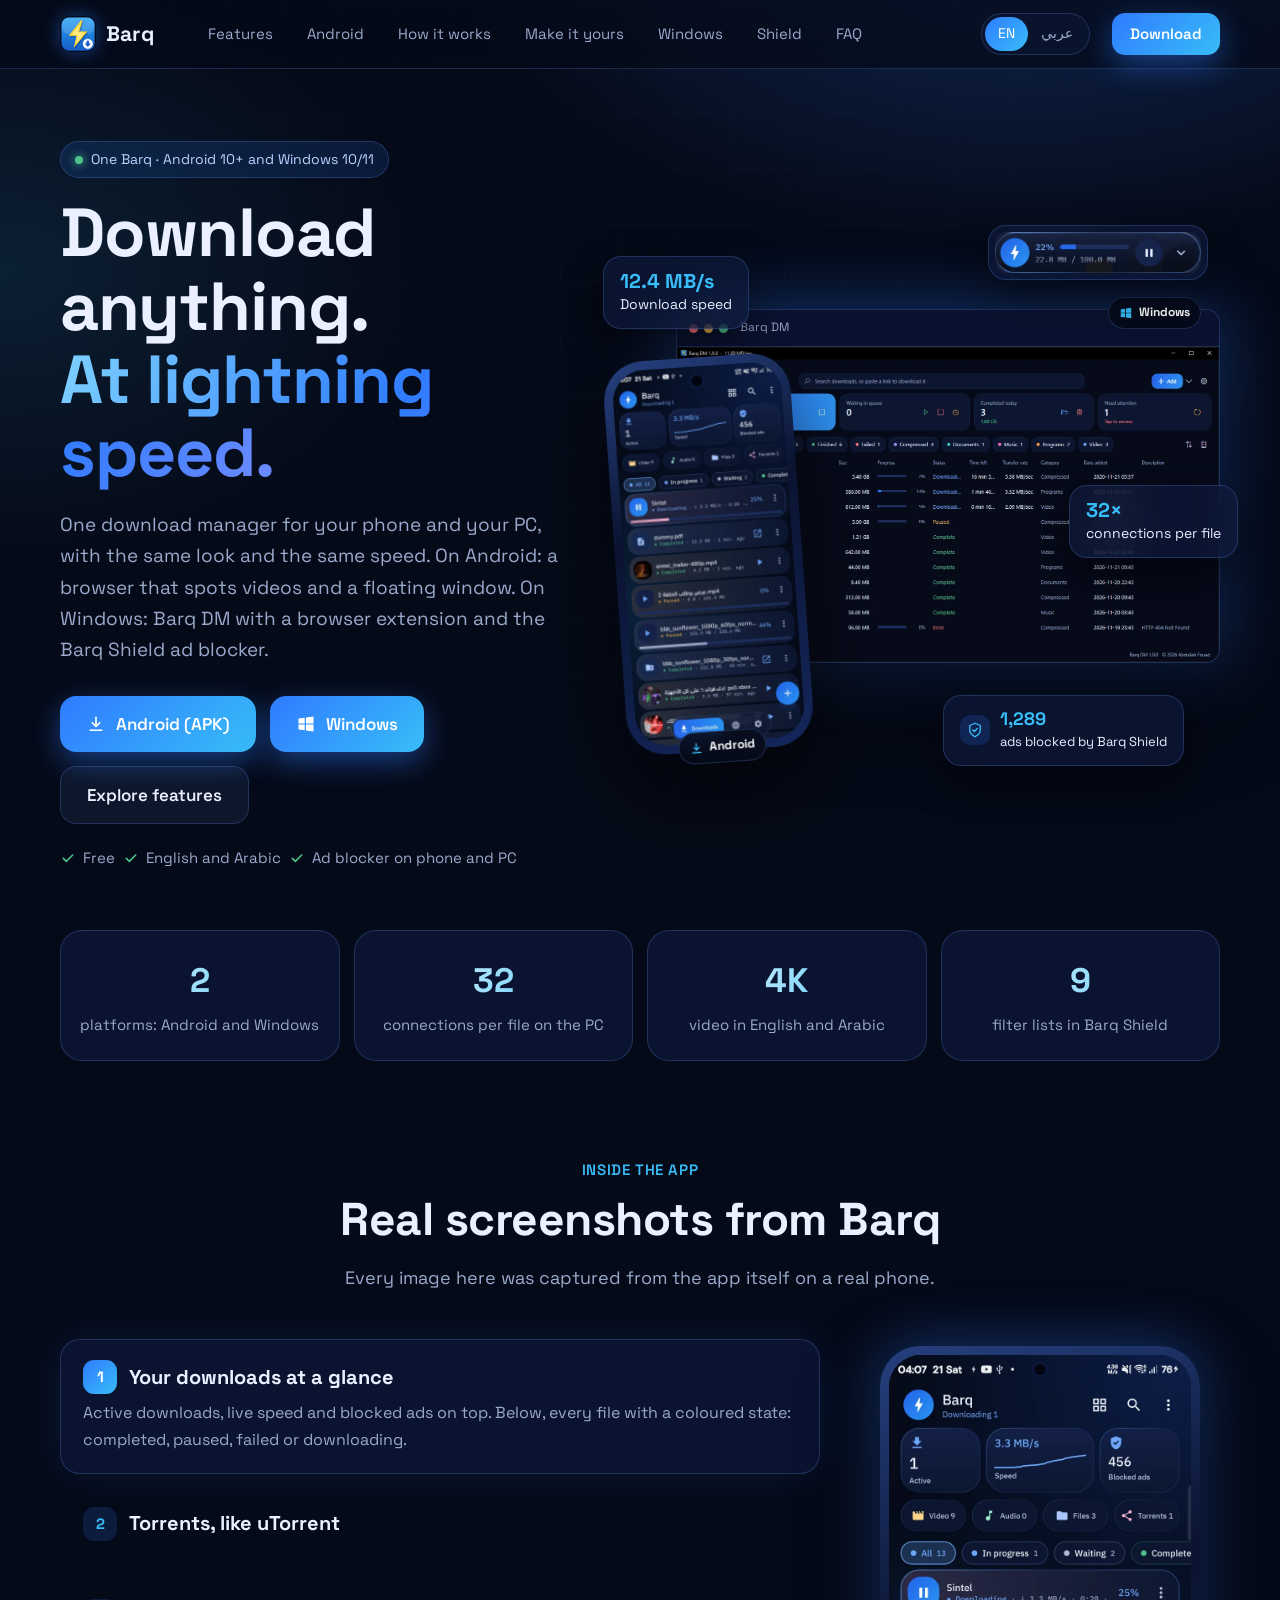
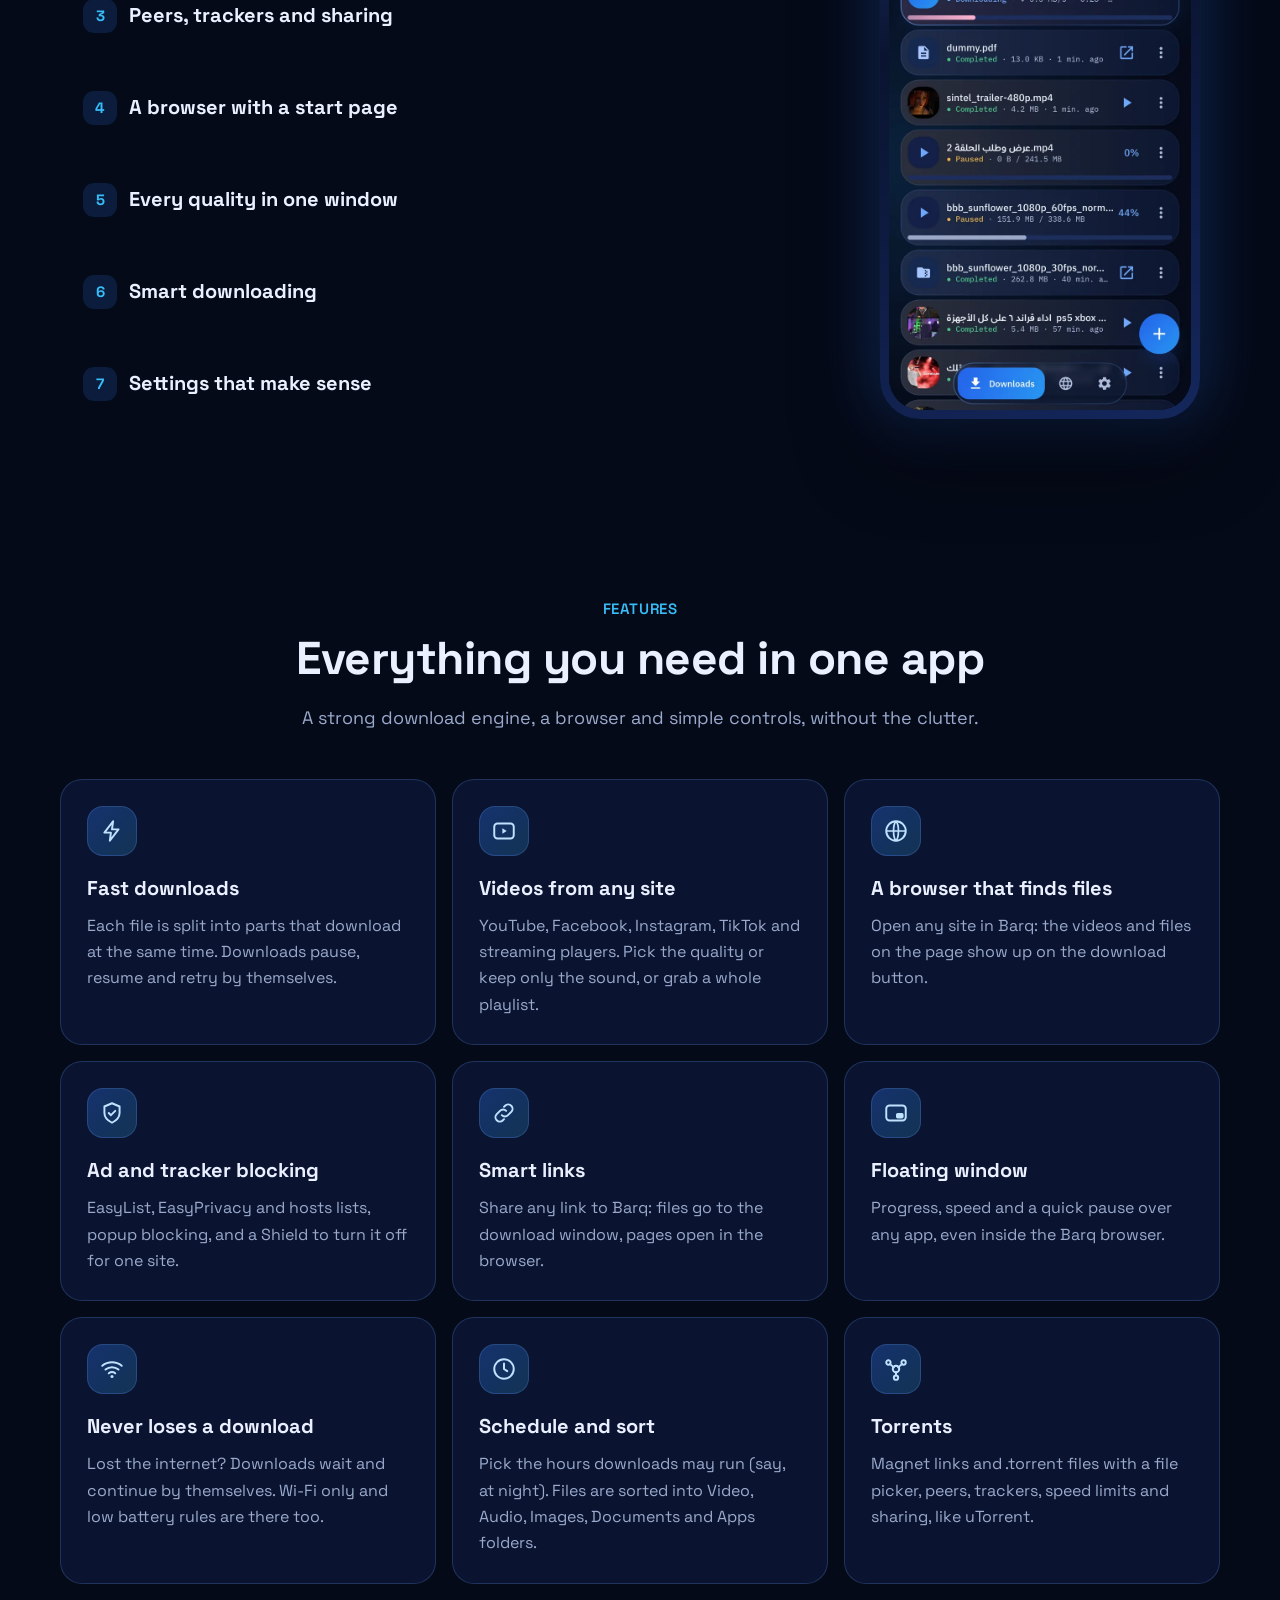
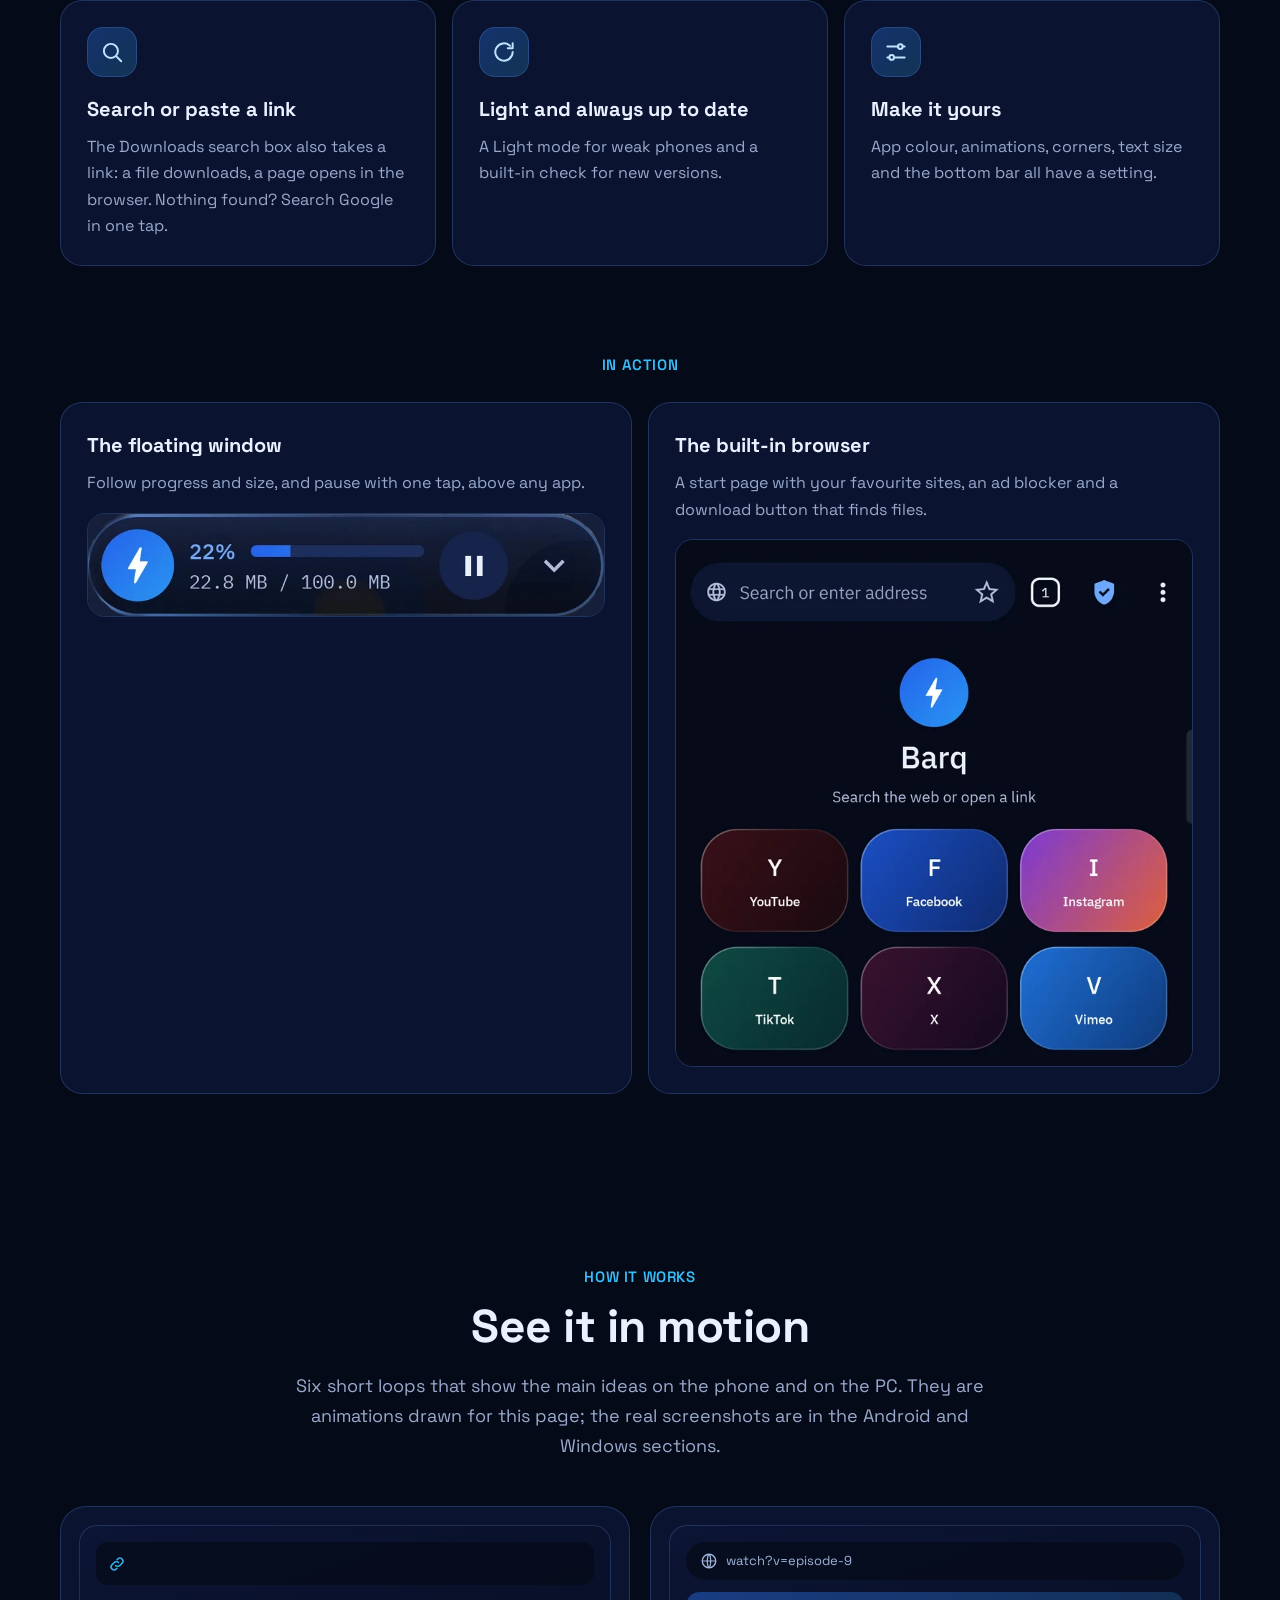
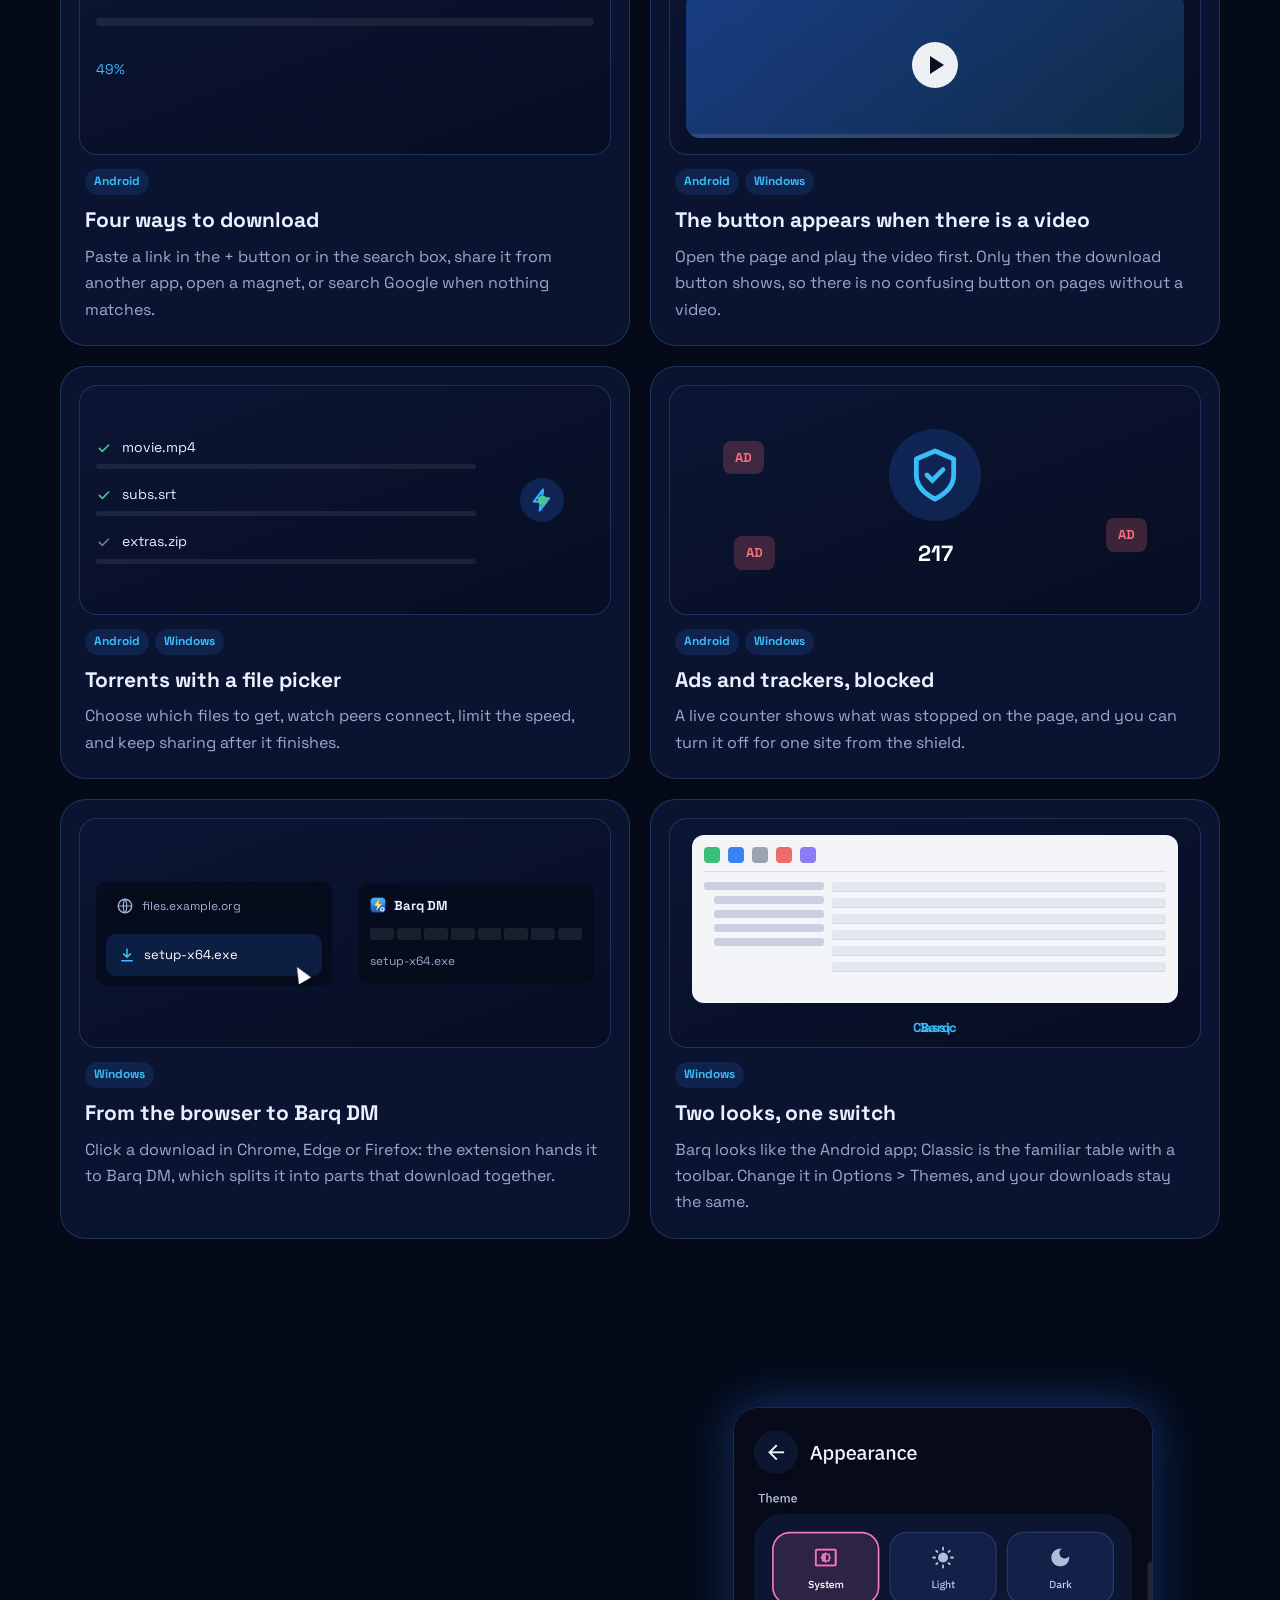
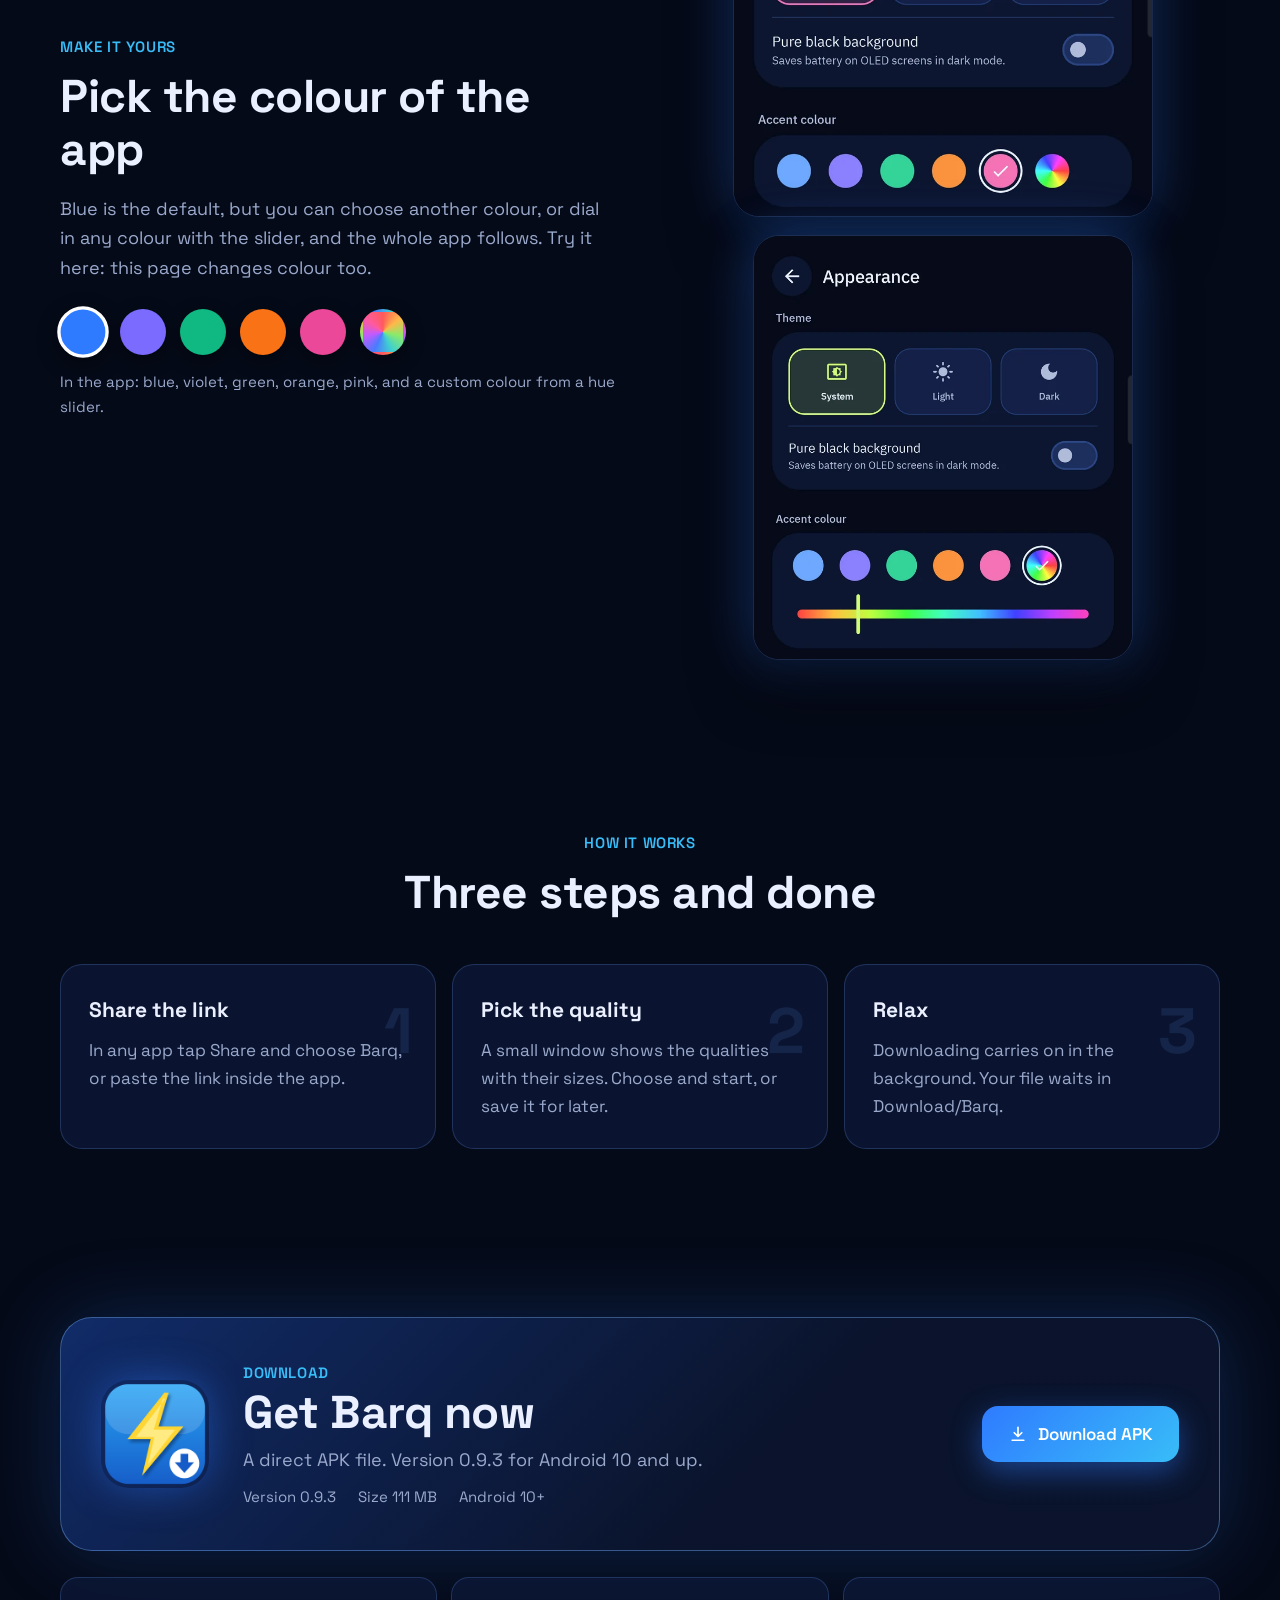
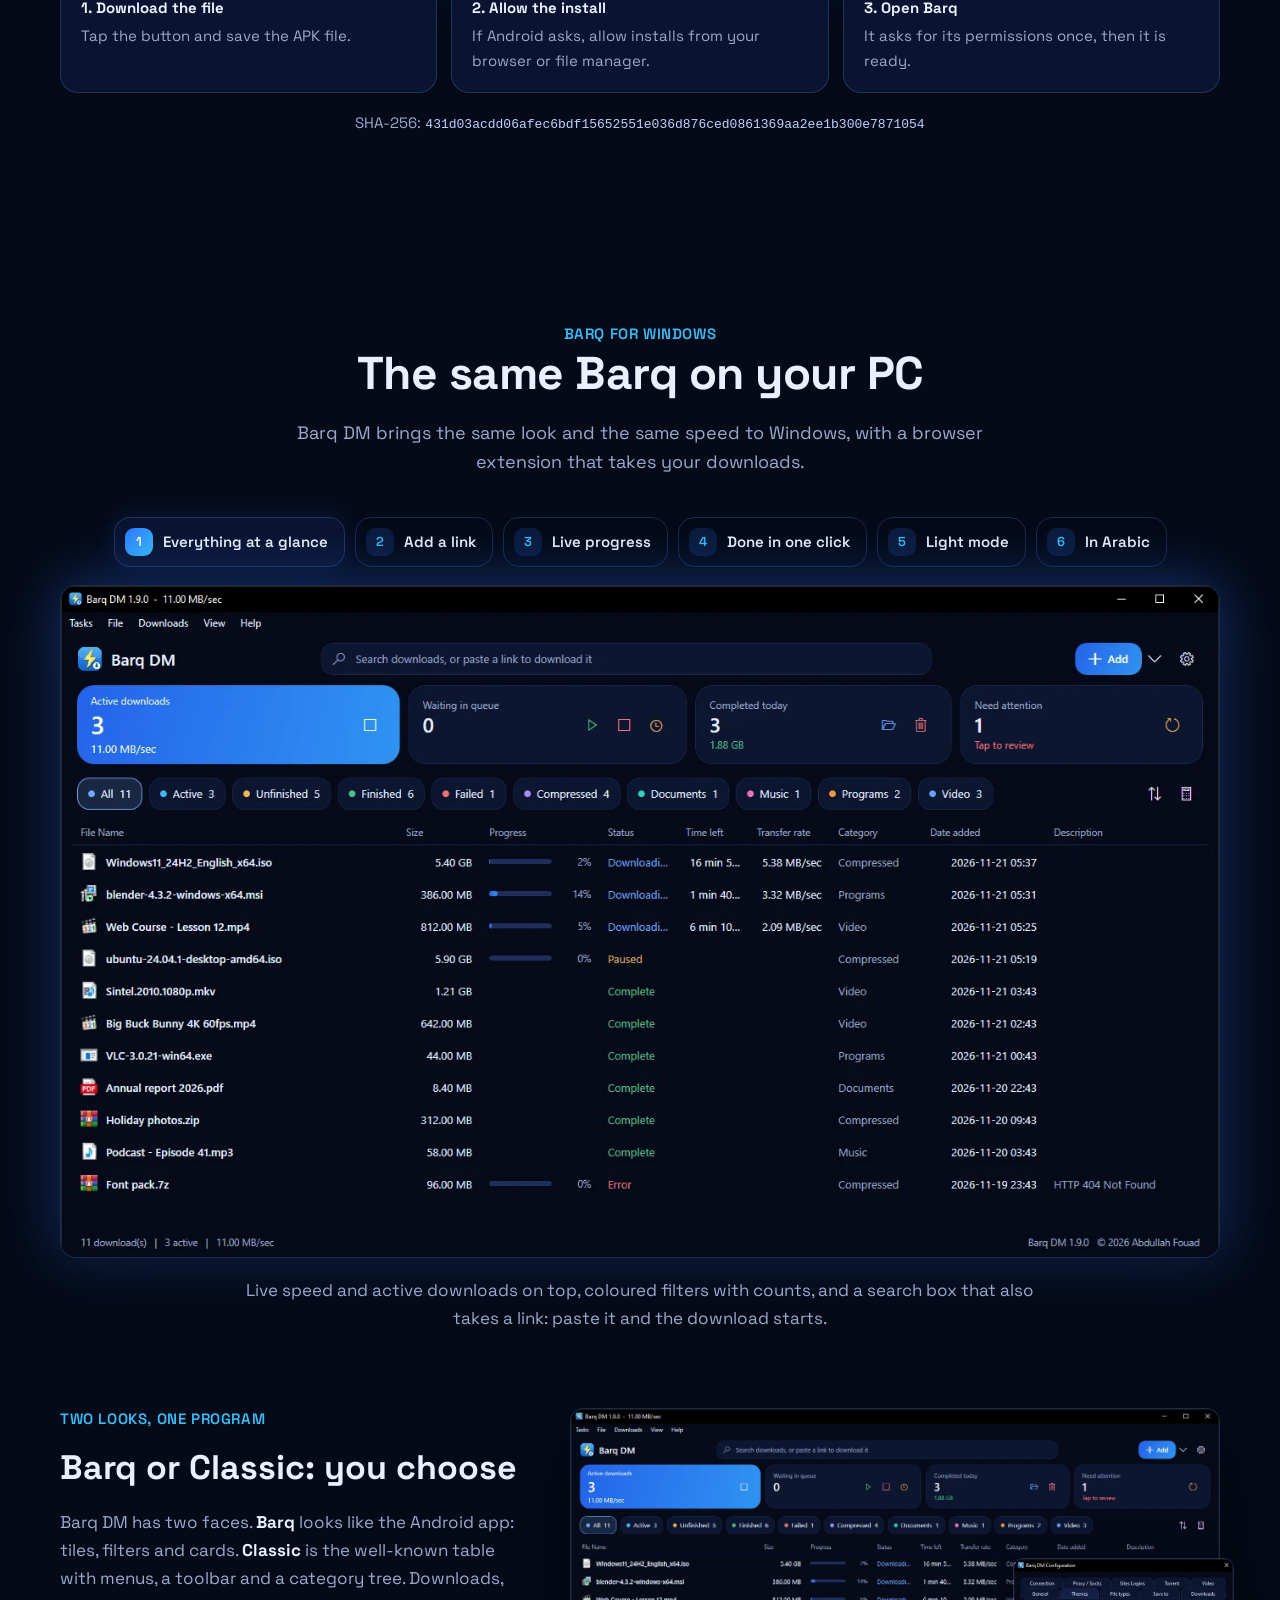
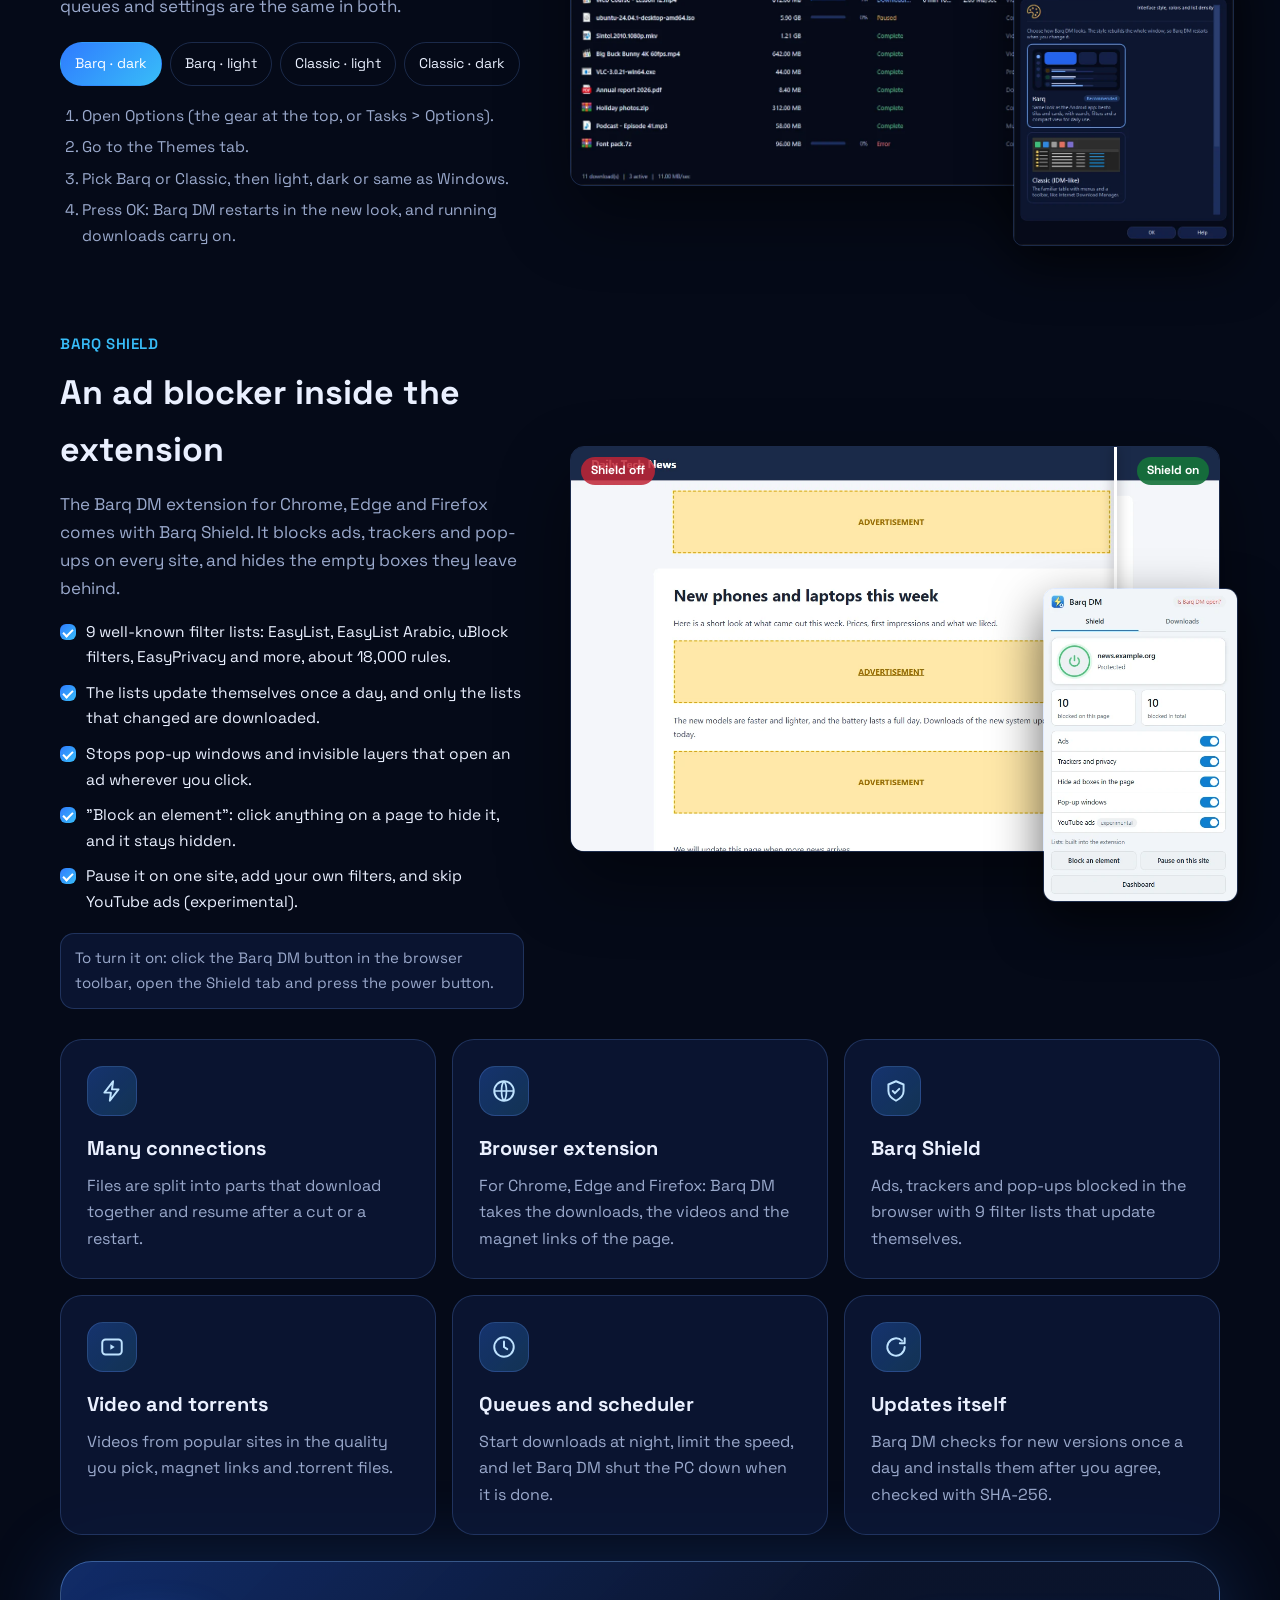
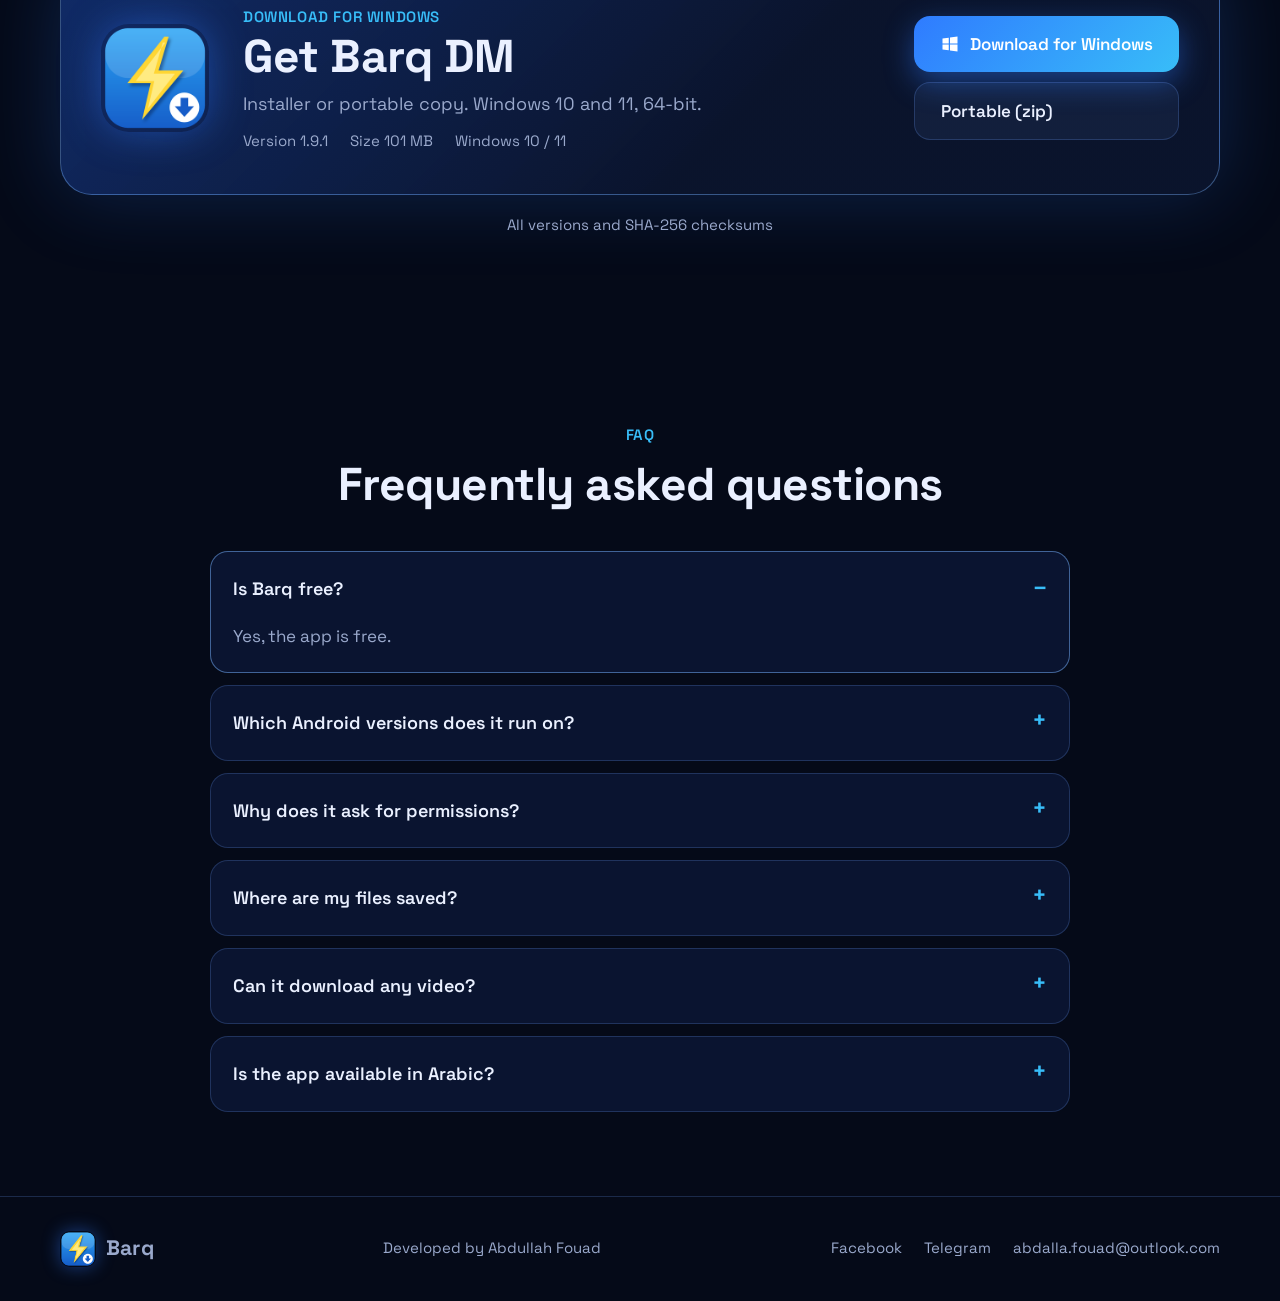
==== commit 905c9d6a: "Hero for Android and Windows together; Barq Shield section; two Windows demos - hero: Windows window" ====
--- a/index.html
+++ b/index.html
@@ -15,7 +15,7 @@
 <link rel="preconnect" href="https://fonts.googleapis.com">
 <link rel="preconnect" href="https://fonts.gstatic.com" crossorigin>
 <link rel="stylesheet" href="https://fonts.googleapis.com/css2?family=Cairo:wght@400;600;700&family=Space+Grotesk:wght@400;500;600;700&display=swap">
-<link rel="stylesheet" href="assets/css/style.css?v=095">
+<link rel="stylesheet" href="assets/css/style.css?v=096">
 </head>
 <body>
 <div class="bg-fx" aria-hidden="true"></div>
@@ -45,10 +45,11 @@
     <a class="brand" href="#top" aria-label="Barq"><img src="assets/img/logo.png" alt="" width="36" height="36"><span>Barq</span></a>
     <nav class="nav-links" aria-label="Main">
       <a href="#features" data-i="nav.features">Features</a>
-      <a href="#showcase" data-i="nav.showcase">Inside the app</a>
+      <a href="#showcase" data-i="nav.showcase">Android</a>
       <a href="#demos" data-i="nav.demos">How it works</a>
       <a href="#customize" data-i="nav.custom">Make it yours</a>
       <a href="#windows" data-i="nav.windows">Windows</a>
+      <a href="#shield" data-i="nav.shield">Shield</a>
       <a href="#faq" data-i="nav.faq">FAQ</a>
     </nav>
     <span class="spacer"></span>
@@ -65,9 +66,9 @@
   <section class="hero">
     <div class="wrap">
       <div class="rv">
-        <span class="pill"><i></i><span data-i="hero.pill">Android 10+ · Windows 10 and 11</span></span>
+        <span class="pill"><i></i><span data-i="hero.pill">One Barq · Android 10+ and Windows 10/11</span></span>
         <h1><span data-i="hero.h1a">Download anything.</span><br><span class="grad" data-i="hero.h1b">At lightning speed.</span></h1>
-        <p class="lead" data-i="hero.lead">Barq is a smart download manager for Android and Windows. Files and videos in the best quality, a browser that spots links, and a floating window to keep an eye on everything.</p>
+        <p class="lead" data-i="hero.lead">One download manager for your phone and your PC, with the same look and the same speed. On Android: a browser that spots videos and a floating window. On Windows: Barq DM with a browser extension and the Barq Shield ad blocker.</p>
         <div class="cta">
           <a class="btn btn-primary" href="#download"><svg><use href="#i-dl"/></svg><span data-i="hero.dl">Android (APK)</span></a>
           <a class="btn btn-primary" href="#windows"><svg><use href="#i-win"/></svg><span data-i="hero.win">Windows</span></a>
@@ -76,17 +77,29 @@
         <div class="chips">
           <span><svg><use href="#i-check"/></svg><span data-i="chip.1">Free</span></span>
           <span><svg><use href="#i-check"/></svg><span data-i="chip.2">English and Arabic</span></span>
-          <span><svg><use href="#i-check"/></svg><span data-i="chip.3">Built-in ad blocker</span></span>
+          <span><svg><use href="#i-check"/></svg><span data-i="chip.3">Ad blocker on phone and PC</span></span>
         </div>
       </div>
       <div class="hero-art rv">
+        <div class="duo">
+          <div class="pc">
+            <div class="pc-bar"><i></i><i></i><i></i><span>Barq DM</span></div>
+            <div class="pc-screen" id="pcScreen">
+              <img src="assets/img/win-barq-dark-main.webp" alt="Barq DM for Windows" width="1366" height="793">
+              <img src="assets/img/win-classic-light-main.webp" alt="Barq DM, Classic look" width="1166" height="593" loading="lazy">
+              <img src="assets/img/win-barq-light-main.webp" alt="Barq DM, light mode" width="1366" height="793" loading="lazy">
+            </div>
+            <span class="dev-tag"><svg><use href="#i-win"/></svg>Windows</span>
+          </div>
+          <div class="phone"><div class="screen" id="heroScreen">
+            <img src="assets/img/downloads.webp" alt="Barq downloads screen" width="720" height="1514">
+            <img src="assets/img/video.webp" alt="Barq video quality window" width="720" height="1514" loading="lazy">
+            <img src="assets/img/smart.webp" alt="Barq download settings" width="720" height="1514" loading="lazy">
+          </div><span class="dev-tag"><svg><use href="#i-dl"/></svg>Android</span></div>
+        </div>
         <div class="float-card fc1"><b dir="ltr">12.4 MB/s</b><span data-i="fc.speed">Download speed</span></div>
-        <div class="phone"><div class="screen" id="heroScreen">
-          <img src="assets/img/downloads.webp" alt="Barq downloads screen" width="720" height="1514">
-          <img src="assets/img/video.webp" alt="Barq video quality window" width="720" height="1514" loading="lazy">
-          <img src="assets/img/smart.webp" alt="Barq download settings" width="720" height="1514" loading="lazy">
-        </div></div>
-        <div class="float-card fc2"><b dir="ltr">4K · 60fps</b><span data-i="fc.q">Highest quality</span></div>
+        <div class="float-card fc2"><b dir="ltr">32×</b><span data-i="fc.conn">connections per file</span></div>
+        <div class="float-card fc4"><svg><use href="#i-shield"/></svg><span><b class="sh-n" dir="ltr">1,284</b><span data-i="fc.shield">ads blocked by Barq Shield</span></span></div>
         <div class="float-card fc3"><img src="assets/img/capsule.webp" alt="Barq floating download window" width="900" height="185" loading="lazy"></div>
       </div>
     </div>
@@ -95,10 +108,10 @@
   <!-- stats -->
   <div class="stats">
     <div class="wrap rv">
-      <div class="stat"><b>8</b><span data-i="stat.1">connections per file</span></div>
-      <div class="stat"><b>4K</b><span data-i="stat.2">video quality</span></div>
-      <div class="stat"><b>2</b><span data-i="stat.3">languages</span></div>
-      <div class="stat"><b>✓</b><span data-i="stat.4">ad and tracker blocker</span></div>
+      <div class="stat"><b>2</b><span data-i="stat.1">platforms: Android and Windows</span></div>
+      <div class="stat"><b>32</b><span data-i="stat.2">connections per file on the PC</span></div>
+      <div class="stat"><b>4K</b><span data-i="stat.3">video in English and Arabic</span></div>
+      <div class="stat"><b>9</b><span data-i="stat.4">filter lists in Barq Shield</span></div>
     </div>
   </div>
 
@@ -175,7 +188,7 @@
       <div class="center rv">
         <span class="eyebrow" data-i="dm.eyebrow">How it works</span>
         <h2 data-i="dm.h2">See it in motion</h2>
-        <p class="sub" data-i="dm.sub">Four short loops that show the main ideas. They are animations drawn for this page, not screen recordings.</p>
+        <p class="sub" data-i="dm.sub">Six short loops that show the main ideas on the phone and on the PC. They are animations drawn for this page; the real screenshots are in the Android and Windows sections.</p>
       </div>
       <div class="demos">
 
@@ -186,6 +199,7 @@
             <div class="pct"><span class="n"></span></div>
             <div class="chips"><b>Paste</b><b>Share</b><b>Magnet</b><b>Search</b></div>
           </div>
+          <div class="plat"><span>Android</span></div>
           <h3 data-i="d1.h">Four ways to download</h3>
           <p data-i="d1.p">Paste a link in the + button or in the search box, share it from another app, open a magnet, or search Google when nothing matches.</p>
         </article>
@@ -195,6 +209,7 @@
             <div class="addr"><svg><use href="#i-globe"/></svg><span>watch?v=episode-9</span></div>
             <div class="video"><div class="play"></div><div class="prog"><i></i></div><div class="dlbtn"><svg><use href="#i-dl"/></svg></div></div>
           </div>
+          <div class="plat"><span>Android</span><span>Windows</span></div>
           <h3 data-i="d2.h">The button appears when there is a video</h3>
           <p data-i="d2.p">Open the page and play the video first. Only then the download button shows, so there is no confusing button on pages without a video.</p>
         </article>
@@ -208,6 +223,7 @@
             </ul>
             <div class="swarm"><svg><use href="#i-bolt"/></svg><u></u><u></u><u></u><u></u><u></u></div>
           </div>
+          <div class="plat"><span>Android</span><span>Windows</span></div>
           <h3 data-i="d3.h">Torrents with a file picker</h3>
           <p data-i="d3.p">Choose which files to get, watch peers connect, limit the speed, and keep sharing after it finishes.</p>
         </article>
@@ -217,8 +233,45 @@
             <span class="ad a1">AD</span><span class="ad a2">AD</span><span class="ad a3">AD</span>
             <div class="shield"><svg><use href="#i-shield"/></svg><b class="count"></b></div>
           </div>
+          <div class="plat"><span>Android</span><span>Windows</span></div>
           <h3 data-i="d4.h">Ads and trackers, blocked</h3>
           <p data-i="d4.p">A live counter shows what was stopped on the page, and you can turn it off for one site from the shield.</p>
+        </article>
+
+        <article class="demo rv">
+          <div class="stage d-hand" aria-hidden="true">
+            <div class="mini-br">
+              <div class="addr"><svg><use href="#i-globe"/></svg><span>files.example.org</span></div>
+              <div class="mini-link"><svg><use href="#i-dl"/></svg><span>setup-x64.exe</span><i class="cursor"></i></div>
+            </div>
+            <div class="fly-card"><svg><use href="#i-bolt"/></svg></div>
+            <div class="mini-dm">
+              <div class="mini-dm-h"><img src="assets/img/favicon.png" alt="" width="16" height="16"><b>Barq DM</b></div>
+              <div class="segs"><i></i><i></i><i></i><i></i><i></i><i></i><i></i><i></i></div>
+              <div class="mini-meta"><span>setup-x64.exe</span><b class="spd">18.6 MB/s</b></div>
+            </div>
+          </div>
+          <div class="plat"><span>Windows</span></div>
+          <h3 data-i="d5.h">From the browser to Barq DM</h3>
+          <p data-i="d5.p">Click a download in Chrome, Edge or Firefox: the extension hands it to Barq DM, which splits it into parts that download together.</p>
+        </article>
+
+        <article class="demo rv">
+          <div class="stage d-looks" aria-hidden="true">
+            <div class="lk lk-barq">
+              <div class="lk-tiles"><i class="hot"></i><i></i><i></i><i></i></div>
+              <div class="lk-chips"><i></i><i></i><i></i><i></i><i></i></div>
+              <div class="lk-rows"><i></i><i></i><i></i><i></i></div>
+            </div>
+            <div class="lk lk-classic">
+              <div class="lk-tool"><i style="background:#3dbe7a"></i><i style="background:#3b82f6"></i><i style="background:#9ca3af"></i><i style="background:#ef6b6b"></i><i style="background:#8b7cf6"></i></div>
+              <div class="lk-body"><div class="lk-tree"><i></i><i></i><i></i><i></i><i></i></div><div class="lk-table"><i></i><i></i><i></i><i></i><i></i><i></i></div></div>
+            </div>
+            <div class="lk-label"><b class="l1">Barq</b><b class="l2">Classic</b></div>
+          </div>
+          <div class="plat"><span>Windows</span></div>
+          <h3 data-i="d6.h">Two looks, one switch</h3>
+          <p data-i="d6.p">Barq looks like the Android app; Classic is the familiar table with a toolbar. Change it in Options &gt; Themes, and your downloads stay the same.</p>
         </article>
 
       </div>
@@ -345,11 +398,41 @@
         </div>
       </div>
 
+      <!-- Barq Shield -->
+      <div class="shieldx rv" id="shield">
+        <div class="shx-text">
+          <span class="eyebrow" data-i="sx.eyebrow">Barq Shield</span>
+          <h3 data-i="sx.h">An ad blocker inside the extension</h3>
+          <p data-i="sx.p">The Barq DM extension for Chrome, Edge and Firefox comes with Barq Shield. It blocks ads, trackers and pop-ups on every site, and hides the empty boxes they leave behind.</p>
+          <ul class="shx-list">
+            <li data-i="sx.l1">9 well-known filter lists: EasyList, EasyList Arabic, uBlock filters, EasyPrivacy and more, about 18,000 rules.</li>
+            <li data-i="sx.l2">The lists update themselves once a day, and only the lists that changed are downloaded.</li>
+            <li data-i="sx.l3">Stops pop-up windows and invisible layers that open an ad wherever you click.</li>
+            <li data-i="sx.l4">"Block an element": click anything on a page to hide it, and it stays hidden.</li>
+            <li data-i="sx.l5">Pause it on one site, add your own filters, and skip YouTube ads (experimental).</li>
+          </ul>
+          <p class="shx-how" data-i="sx.how">To turn it on: click the Barq DM button in the browser toolbar, open the Shield tab and press the power button.</p>
+        </div>
+        <div class="shx-art">
+          <div class="ba" id="ba">
+            <img class="ba-after" src="assets/img/shield-after.webp" alt="The same page with Barq Shield on: no ads" width="1280" height="800" loading="lazy">
+            <div class="ba-before"><img src="assets/img/shield-before.webp" alt="A news page with ads, Barq Shield off" width="1280" height="800" loading="lazy"></div>
+            <span class="ba-tag t1" data-i="sx.off">Shield off</span><span class="ba-tag t2" data-i="sx.on">Shield on</span>
+            <input class="ba-range" type="range" min="0" max="100" value="50" aria-label="Compare">
+            <i class="ba-line"></i>
+          </div>
+          <img class="shx-pop only-en" src="assets/img/shield-popup-en.webp" alt="Barq Shield in the extension popup: 10 blocked on this page" width="380" height="614" loading="lazy">
+          <img class="shx-pop only-ar" src="assets/img/shield-popup-ar.webp" alt="Barq Shield in the extension popup" width="380" height="633" loading="lazy">
+        </div>
+      </div>
+
       <div class="wfeat rv">
         <article class="card"><div class="ic"><svg><use href="#i-bolt"/></svg></div><h3 data-i="w1.h">Many connections</h3><p data-i="w1.p">Files are split into parts that download together and resume after a cut or a restart.</p></article>
-        <article class="card"><div class="ic"><svg><use href="#i-globe"/></svg></div><h3 data-i="w2.h">Browser extension</h3><p data-i="w2.p">For Chrome, Edge and Firefox: Barq DM takes the downloads and the videos of the page, with an ad blocker.</p></article>
+        <article class="card"><div class="ic"><svg><use href="#i-globe"/></svg></div><h3 data-i="w2.h">Browser extension</h3><p data-i="w2.p">For Chrome, Edge and Firefox: Barq DM takes the downloads, the videos and the magnet links of the page.</p></article>
+        <article class="card"><div class="ic"><svg><use href="#i-shield"/></svg></div><h3 data-i="w5.h">Barq Shield</h3><p data-i="w5.p">Ads, trackers and pop-ups blocked in the browser with 9 filter lists that update themselves.</p></article>
         <article class="card"><div class="ic"><svg><use href="#i-video"/></svg></div><h3 data-i="w3.h">Video and torrents</h3><p data-i="w3.p">Videos from popular sites in the quality you pick, magnet links and .torrent files.</p></article>
-        <article class="card"><div class="ic"><svg><use href="#i-update"/></svg></div><h3 data-i="w4.h">Updates itself</h3><p data-i="w4.p">Queues, a scheduler and two looks (Barq or Classic). New versions install after you agree.</p></article>
+        <article class="card"><div class="ic"><svg><use href="#i-clock"/></svg></div><h3 data-i="w6.h">Queues and scheduler</h3><p data-i="w6.p">Start downloads at night, limit the speed, and let Barq DM shut the PC down when it is done.</p></article>
+        <article class="card"><div class="ic"><svg><use href="#i-update"/></svg></div><h3 data-i="w4.h">Updates itself</h3><p data-i="w4.p">Barq DM checks for new versions once a day and installs them after you agree, checked with SHA-256.</p></article>
       </div>
       <div class="box rv" style="margin-top:26px">
         <img class="logo" src="assets/img/logo.png" alt="Barq DM icon" width="108" height="108">
@@ -396,7 +479,7 @@
   </div>
 </footer>
 
-<script src="assets/js/main.js?v=095"></script>
+<script src="assets/js/main.js?v=096"></script>
 <script>
 /* Fills the size and checksum of the APK when a small info file sits next to it (downloads/info.json). */
 fetch("downloads/info.json").then(function (r) { return r.ok ? r.json() : null; }).then(function (j) {
--- a/assets/css/style.css
+++ b/assets/css/style.css
@@ -277,10 +277,11 @@
 @media (prefers-reduced-motion: reduce) { .stage * { animation: none !important; } .urlbar .typed { width: 25ch; } .pbar i { width: 100%; } .dlbtn { transform: scale(1); } .files .bar i { width: var(--w); } }
 
 /* Windows section */
-.wfeat { display: grid; grid-template-columns: repeat(4, 1fr); gap: 16px; margin-top: 30px; }
+.wfeat { display: grid; grid-template-columns: repeat(3, 1fr); gap: 16px; margin-top: 30px; }
 .wbtns { display: flex; flex-direction: column; gap: 10px; align-items: stretch; }
 footer .contacts { display: flex; flex-wrap: wrap; gap: 10px 22px; }
 @media (max-width: 960px) { .wfeat { grid-template-columns: repeat(2, 1fr); } }
+@media (max-width: 620px) { .wfeat { grid-template-columns: 1fr; } }
 @media (max-width: 560px) { .wfeat { grid-template-columns: 1fr; } .wbtns { width: 100%; } }
 
 /* Windows showcase: real screenshots */
@@ -322,3 +323,118 @@
   .looks-art { padding-bottom: 0; }
   .wstage img.dlg { max-width: 84%; }
 }
+
+/* hero: phone and PC together */
+.duo { position: relative; width: 100%; max-width: 640px; aspect-ratio: 640 / 520; }
+.pc { position: absolute; top: 10%; inset-inline-end: 0; width: 90%; border-radius: 14px; background: #0a1230; border: 1px solid var(--line);
+  box-shadow: 0 40px 90px rgba(0,0,0,.55), 0 0 70px var(--glow); overflow: visible; animation: float 9s ease-in-out infinite .6s; }
+.pc-bar { display: flex; align-items: center; gap: 6px; padding: 8px 12px; border-bottom: 1px solid var(--line); font-size: 12px; color: var(--mute); direction: ltr; }
+.pc-bar i { width: 9px; height: 9px; border-radius: 50%; background: #2a3658; }
+.pc-bar i:nth-child(1) { background: #f5707a } .pc-bar i:nth-child(2) { background: #e8b04a } .pc-bar i:nth-child(3) { background: #4cc38a }
+.pc-bar span { margin-inline-start: 6px; }
+.pc-screen { position: relative; aspect-ratio: 1366 / 793; overflow: hidden; border-radius: 0 0 14px 14px; background: #050a18; }
+.pc-screen img { position: absolute; inset: 0; width: 100%; height: 100%; object-fit: cover; object-position: top left; opacity: 0; transition: opacity .7s; }
+.pc-screen img.on { opacity: 1; }
+.duo .phone { position: absolute; width: 31%; inset-inline-start: 0; bottom: 0; transform: rotate(-4deg); animation: float 7s ease-in-out infinite; z-index: 2;
+  box-shadow: 0 40px 80px rgba(0,0,0,.6); }
+html[dir="rtl"] .duo .phone { transform: rotate(4deg); }
+.dev-tag { position: absolute; display: inline-flex; align-items: center; gap: 6px; font-size: 12px; font-weight: 700; padding: 5px 10px; border-radius: 99px;
+  background: rgba(5,10,24,.85); border: 1px solid var(--line); color: #fff; backdrop-filter: blur(6px); }
+.dev-tag svg { width: 14px; height: 14px; color: var(--accent2); }
+.pc .dev-tag { top: -13px; inset-inline-end: 18px; }
+.phone .dev-tag { bottom: -12px; left: 50%; transform: translateX(-50%); z-index: 3; }
+.hero .wrap { grid-template-columns: .92fr 1.08fr; }
+.hero-art .fc1 { top: 2%; inset-inline-start: -2%; }
+.hero-art .fc2 { inset-inline-end: -3%; top: 46%; bottom: auto; }
+.hero-art .fc3 { inset-inline-end: 2%; inset-inline-start: auto; top: -4%; bottom: auto; width: 220px; z-index: 3; }
+.fc4 { inset-inline-end: 6%; bottom: 0; display: flex; align-items: center; gap: 10px; animation: float 7.5s ease-in-out infinite .8s; }
+.fc4 > svg { width: 30px; height: 30px; padding: 6px; border-radius: 10px; background: rgba(47,123,255,.18); color: var(--accent2); }
+.fc4 b { font-size: 18px; }
+.fc4 span span { font-size: 13px; }
+.hero-art { min-height: 520px; }
+@media (max-width: 980px) { .hero .wrap { grid-template-columns: 1fr; } .duo { margin: 0 auto; } }
+@media (max-width: 620px) { .fc4, .hero-art .fc2 { display: none; } .hero-art .fc3 { width: 170px; top: -6%; } .hero-art { min-height: 360px; } }
+@media (prefers-reduced-motion: reduce) { .pc, .duo .phone { animation: none; } }
+
+/* platform tags on the demos */
+.plat { display: flex; gap: 6px; margin: 14px 6px 0; }
+.plat span { font-size: 12px; font-weight: 700; padding: 3px 9px; border-radius: 99px; background: rgba(47,123,255,.14); color: var(--accent2); }
+.demo .plat + h3 { margin-top: 8px; }
+
+/* demo 5: browser -> Barq DM */
+.d-hand { display: grid; grid-template-columns: 1fr 1fr; gap: 26px; align-items: center; direction: ltr; }
+.mini-br { border-radius: 12px; background: rgba(5,10,24,.7); padding: 10px; display: grid; gap: 12px; }
+.mini-br .addr { font-size: 12px; padding: 6px 10px; }
+.mini-link { position: relative; display: flex; align-items: center; gap: 8px; padding: 10px 12px; border-radius: 10px; background: rgba(47,123,255,.16); color: #fff; font-size: 13px; animation: lclick 6s infinite; }
+.mini-link svg { color: var(--accent2); }
+.cursor { position: absolute; right: 14px; bottom: -6px; width: 0; height: 0; border-left: 7px solid transparent; border-right: 7px solid transparent; border-bottom: 16px solid #fff;
+  transform: rotate(-30deg); animation: cmove 6s infinite; filter: drop-shadow(0 2px 3px rgba(0,0,0,.5)); }
+@keyframes cmove { 0% { translate: 40px 40px; opacity: 0 } 10% { opacity: 1 } 22% { translate: 0 0 } 26% { scale: .8 } 30%, 100% { translate: 0 0; scale: 1; opacity: 1 } }
+@keyframes lclick { 0%, 24% { background: rgba(47,123,255,.16) } 27% { background: rgba(47,123,255,.45) } 34%, 100% { background: rgba(47,123,255,.16) } }
+.fly-card { position: absolute; left: 44%; top: 46%; width: 34px; height: 34px; border-radius: 10px; display: grid; place-items: center; color: #fff;
+  background: linear-gradient(135deg, var(--accent), var(--accent2)); opacity: 0; animation: hand 6s infinite; }
+.fly-card svg { width: 18px; height: 18px; }
+@keyframes hand { 0%, 28% { opacity: 0; transform: translate(-60px, 0) scale(.6) } 34% { opacity: 1 } 44% { opacity: 1; transform: translate(30px, 0) scale(1) } 50%, 100% { opacity: 0; transform: translate(60px, 0) scale(.6) } }
+.mini-dm { border-radius: 12px; background: rgba(5,10,24,.7); padding: 12px; display: grid; gap: 12px; }
+.mini-dm-h { display: flex; align-items: center; gap: 8px; font-size: 13px; }
+.mini-dm-h img { border-radius: 4px; }
+.segs { display: grid; grid-template-columns: repeat(8, 1fr); gap: 3px; height: 12px; }
+.segs i { border-radius: 3px; background: rgba(255,255,255,.08); position: relative; overflow: hidden; }
+.segs i::after { content: ""; position: absolute; inset: 0; width: 0; background: linear-gradient(90deg, var(--accent), var(--accent2)); animation: seg 6s linear infinite; }
+.segs i:nth-child(2)::after { animation-duration: 6s; animation-name: seg2 } .segs i:nth-child(3)::after { animation-name: seg3 } .segs i:nth-child(5)::after { animation-name: seg2 } .segs i:nth-child(6)::after { animation-name: seg3 } .segs i:nth-child(8)::after { animation-name: seg2 }
+@keyframes seg { 0%, 48% { width: 0 } 88%, 100% { width: 100%; background: #4cc38a } }
+@keyframes seg2 { 0%, 48% { width: 0 } 80%, 100% { width: 100%; background: #4cc38a } }
+@keyframes seg3 { 0%, 48% { width: 0 } 92%, 100% { width: 100%; background: #4cc38a } }
+.mini-meta { display: flex; justify-content: space-between; font-size: 12px; color: var(--mute); }
+.mini-meta .spd { color: var(--accent2); opacity: 0; animation: spd 6s infinite; }
+@keyframes spd { 0%, 48% { opacity: 0 } 52%, 90% { opacity: 1 } 100% { opacity: 0 } }
+
+/* demo 6: Barq <-> Classic */
+.d-looks { padding: 18px 22px 40px; }
+.lk { position: absolute; inset: 16px 22px 44px; border-radius: 12px; padding: 12px; display: grid; gap: 10px; align-content: start; transition: none; }
+.lk-barq { background: #0b1736; animation: lookA 8s infinite; }
+.lk-classic { background: #f3f5f9; animation: lookB 8s infinite; }
+@keyframes lookA { 0%, 42% { opacity: 1; transform: scale(1) } 50%, 92% { opacity: 0; transform: scale(.96) } 100% { opacity: 1; transform: scale(1) } }
+@keyframes lookB { 0%, 42% { opacity: 0; transform: scale(.96) } 50%, 92% { opacity: 1; transform: scale(1) } 100% { opacity: 0; transform: scale(.96) } }
+.lk-tiles { display: grid; grid-template-columns: 1.4fr 1fr 1fr 1fr; gap: 6px; height: 34px; }
+.lk-tiles i { border-radius: 8px; background: #14234a; }
+.lk-tiles i.hot { background: linear-gradient(135deg, var(--accent), var(--accent2)); }
+.lk-chips { display: flex; gap: 5px; }
+.lk-chips i { width: 34px; height: 12px; border-radius: 99px; background: #1b2c58; }
+.lk-rows { display: grid; gap: 6px; }
+.lk-rows i { height: 12px; border-radius: 6px; background: #13214a; position: relative; overflow: hidden; }
+.lk-rows i::after { content: ""; position: absolute; left: 40%; top: 4px; height: 4px; width: 20%; border-radius: 4px; background: var(--accent2); }
+.lk-tool { display: flex; gap: 8px; padding-bottom: 8px; border-bottom: 1px solid #d8dde8; }
+.lk-tool i { width: 16px; height: 16px; border-radius: 4px; }
+.lk-body { display: grid; grid-template-columns: 26% 1fr; gap: 8px; }
+.lk-tree, .lk-table { display: grid; gap: 6px; align-content: start; }
+.lk-tree i { height: 8px; border-radius: 3px; background: #c9d1e0; }
+.lk-tree i:nth-child(n+2) { margin-inline-start: 10px; }
+.lk-table i { height: 10px; border-radius: 2px; background: #e2e7f0; border-bottom: 1px solid #d0d7e4; }
+.lk-label { position: absolute; left: 0; right: 0; bottom: 12px; text-align: center; font-size: 13px; height: 18px; }
+.lk-label b { position: absolute; left: 0; right: 0; color: var(--accent2); }
+.lk-label .l1 { animation: lookA 8s infinite; } .lk-label .l2 { animation: lookB 8s infinite; }
+@media (prefers-reduced-motion: reduce) { .lk-classic, .lk-label .l2 { opacity: 0; } }
+
+/* Barq Shield block */
+.shieldx { margin-top: 80px; display: grid; grid-template-columns: minmax(0, 5fr) minmax(0, 7fr); gap: 46px; align-items: center; }
+.shieldx h3 { font-size: clamp(26px, 3vw, 34px); margin: 8px 0 12px; }
+.shieldx p { color: var(--mute); font-size: 17px; margin: 0; }
+.shx-list { margin: 18px 0; padding: 0; list-style: none; display: grid; gap: 10px; color: var(--fg); font-size: 15.5px; }
+.shx-list li { position: relative; padding-inline-start: 26px; }
+.shx-list li::before { content: ""; position: absolute; inset-inline-start: 0; top: 4px; width: 16px; height: 16px; border-radius: 6px; background: linear-gradient(135deg, var(--accent), var(--accent2)); }
+.shx-list li::after { content: ""; position: absolute; inset-inline-start: 5px; top: 7px; width: 4px; height: 8px; border: solid #fff; border-width: 0 2px 2px 0; transform: rotate(45deg); }
+.shx-how { padding: 12px 14px; border-radius: 14px; background: var(--panel); border: 1px solid var(--line); font-size: 15px !important; }
+.shx-art { position: relative; padding-bottom: 40px; }
+.ba { position: relative; aspect-ratio: 1280 / 800; border-radius: 14px; overflow: hidden; border: 1px solid var(--line); box-shadow: 0 30px 70px rgba(0,0,0,.45); --pos: 50%; direction: ltr; }
+.ba img { display: block; width: 100%; height: 100%; object-fit: cover; object-position: top left; }
+.ba-before { position: absolute; inset: 0; clip-path: inset(0 calc(100% - var(--pos)) 0 0); }
+.ba-line { position: absolute; top: 0; bottom: 0; left: var(--pos); width: 3px; margin-left: -1.5px; background: #fff; box-shadow: 0 0 12px rgba(0,0,0,.5); pointer-events: none; }
+.ba-line::after { content: "↔"; position: absolute; top: 50%; left: 50%; transform: translate(-50%, -50%); width: 34px; height: 34px; border-radius: 50%; background: #fff; color: #1b2a4a; display: grid; place-items: center; font-size: 16px; font-weight: 700; }
+.ba-range { position: absolute; inset: 0; width: 100%; height: 100%; opacity: 0; cursor: ew-resize; margin: 0; }
+.ba-tag { position: absolute; top: 10px; font-size: 12px; font-weight: 700; padding: 4px 10px; border-radius: 99px; color: #fff; pointer-events: none; }
+.ba-tag.t1 { left: 10px; background: rgba(192,37,53,.85); } .ba-tag.t2 { right: 10px; background: rgba(20,115,58,.9); }
+.shx-pop { position: absolute; width: 30%; right: -18px; bottom: -10px; border-radius: 12px; border: 1px solid var(--line); box-shadow: 0 20px 50px rgba(0,0,0,.6); }
+html[dir="rtl"] .shx-pop { right: auto; left: -18px; }
+html[lang="ar"] .only-en, html:not([lang="ar"]) .only-ar { display: none; }
+@media (max-width: 960px) { .shieldx { grid-template-columns: 1fr; } .shx-pop { position: static; width: 56%; display: block; margin: 16px auto 0; } .shx-art { padding-bottom: 0; } }
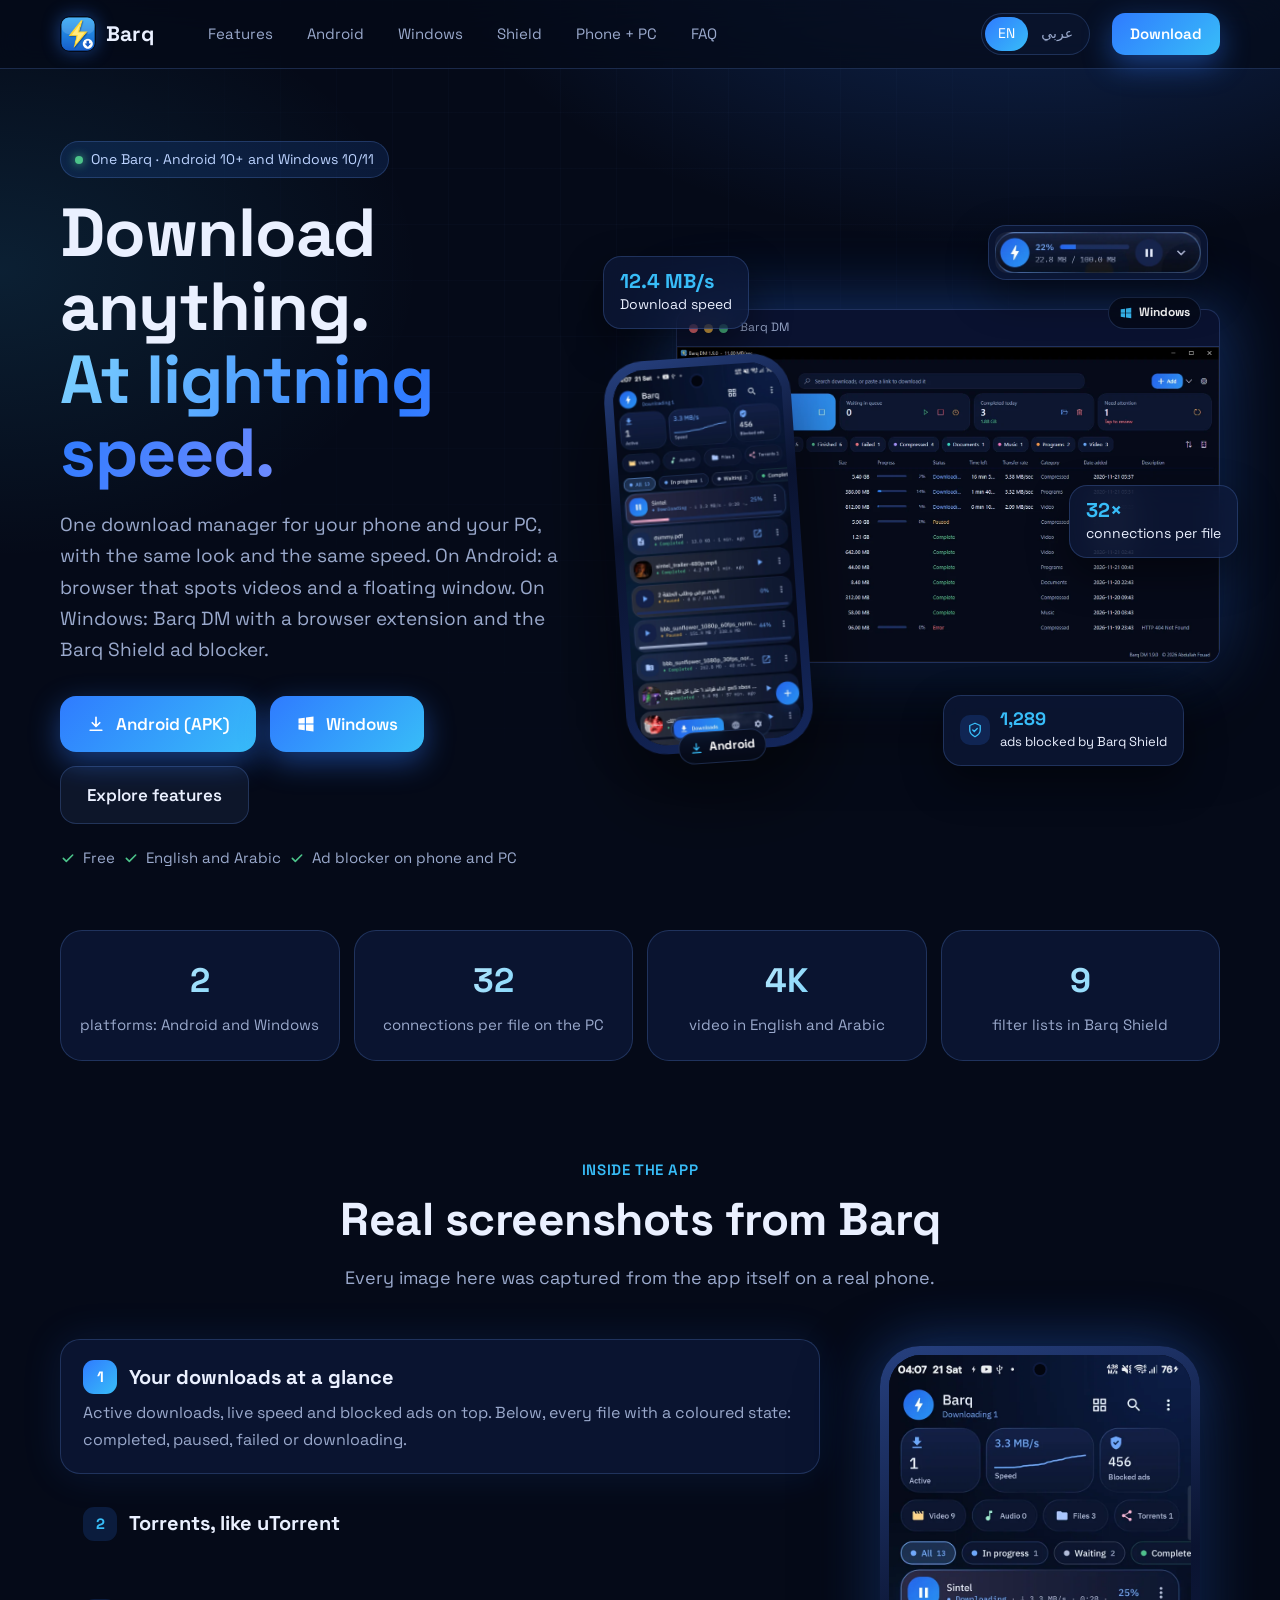
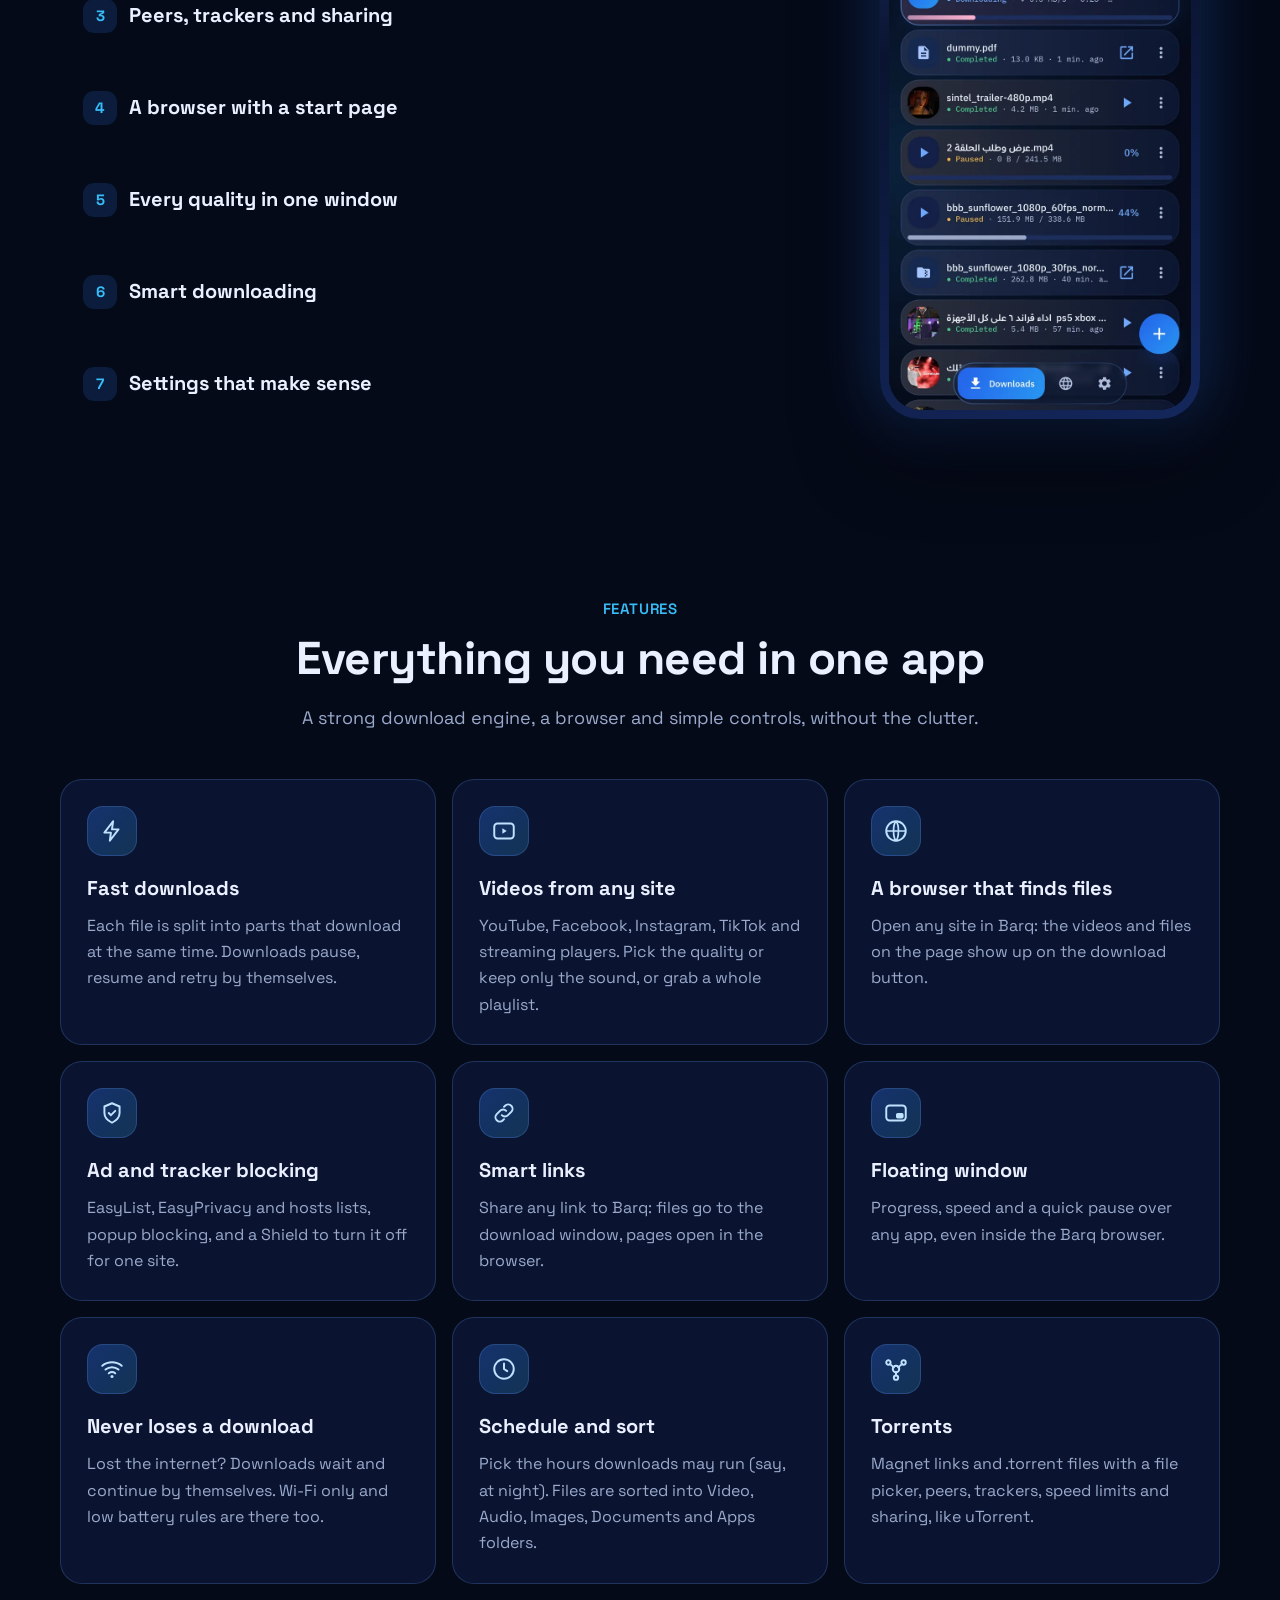
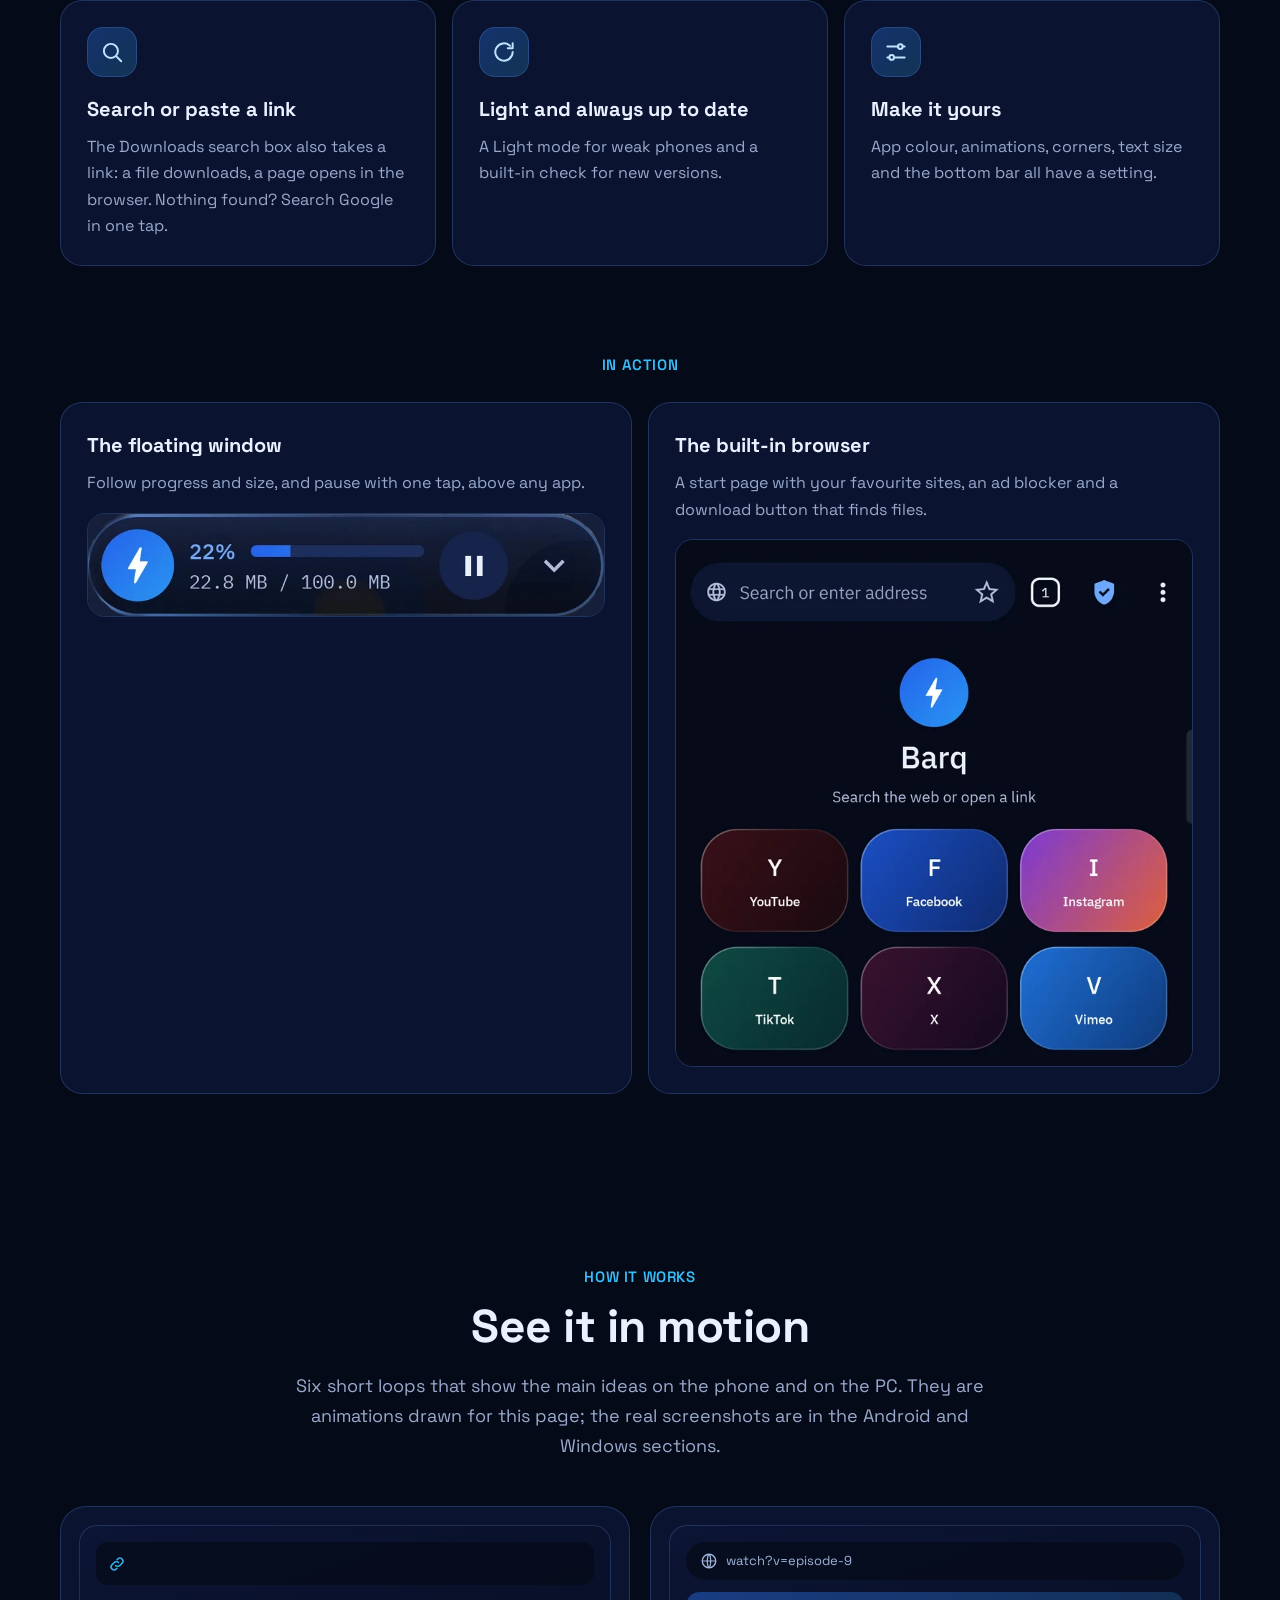
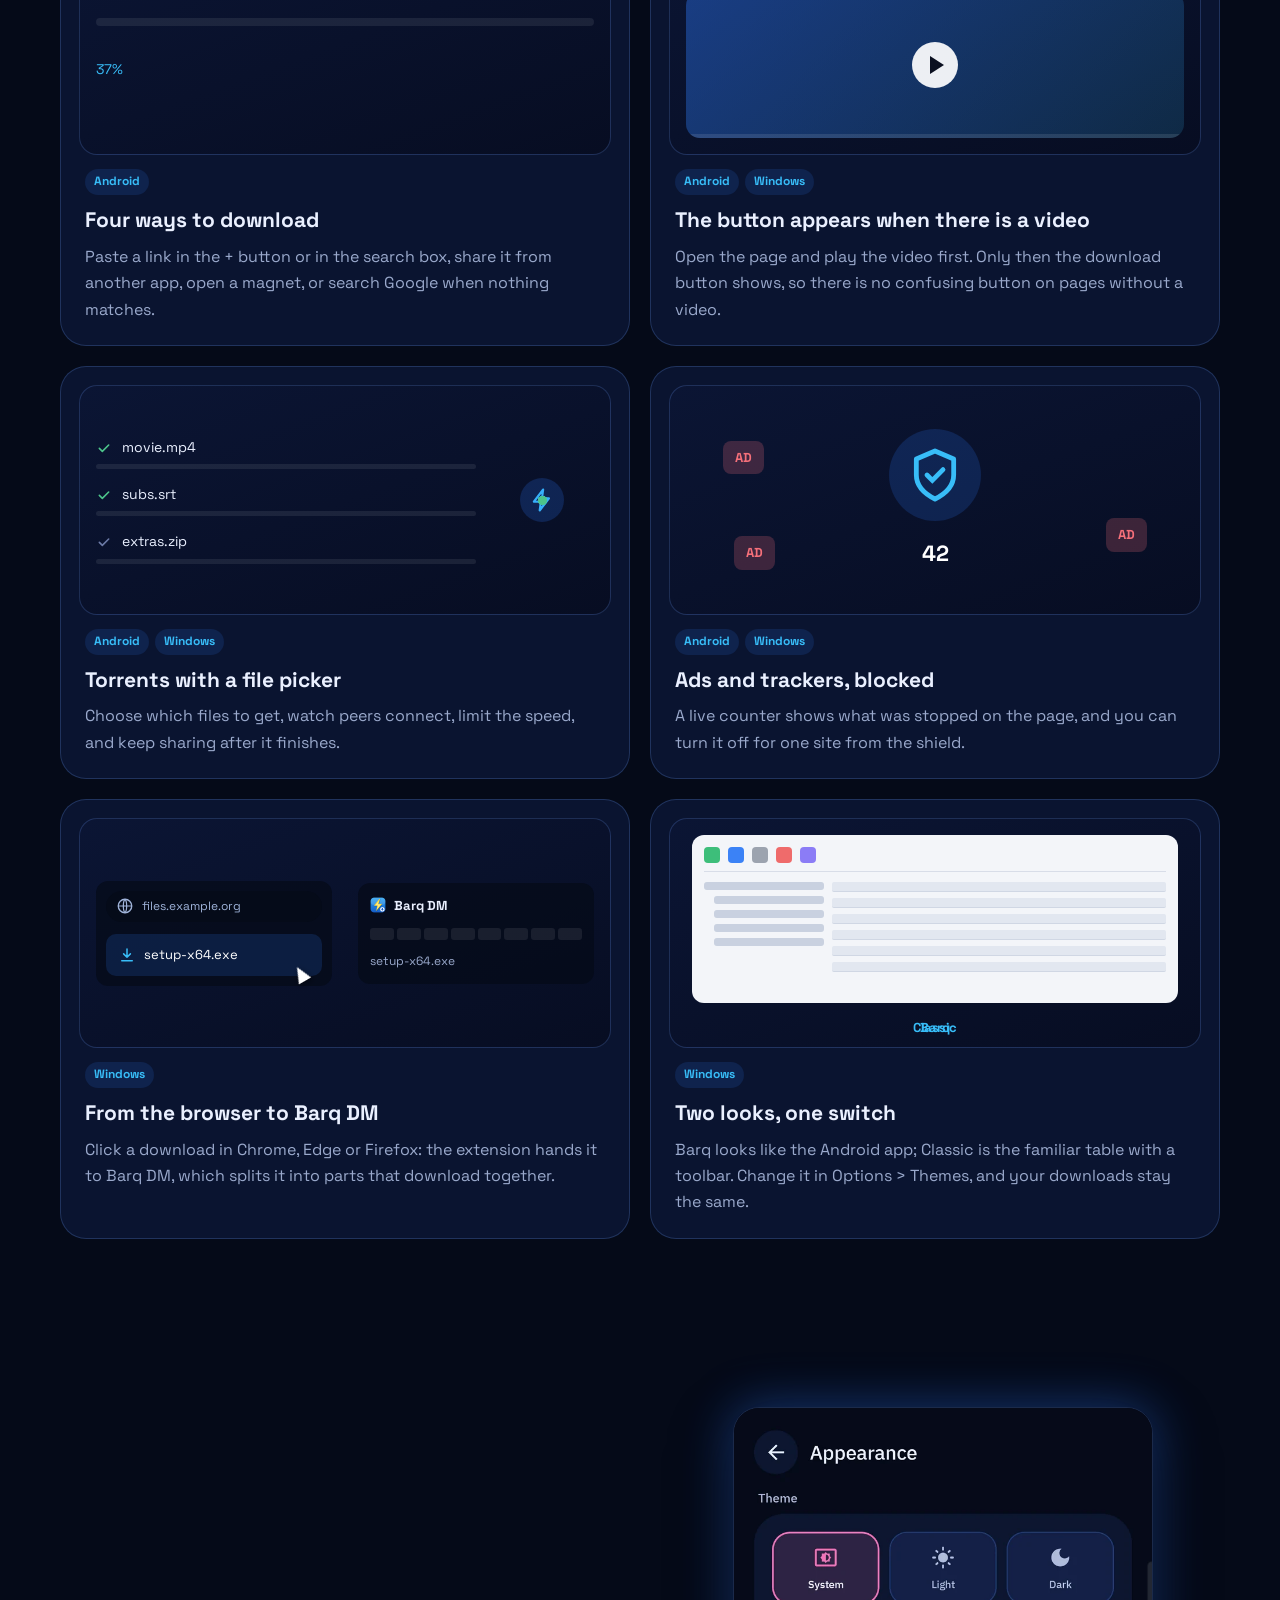
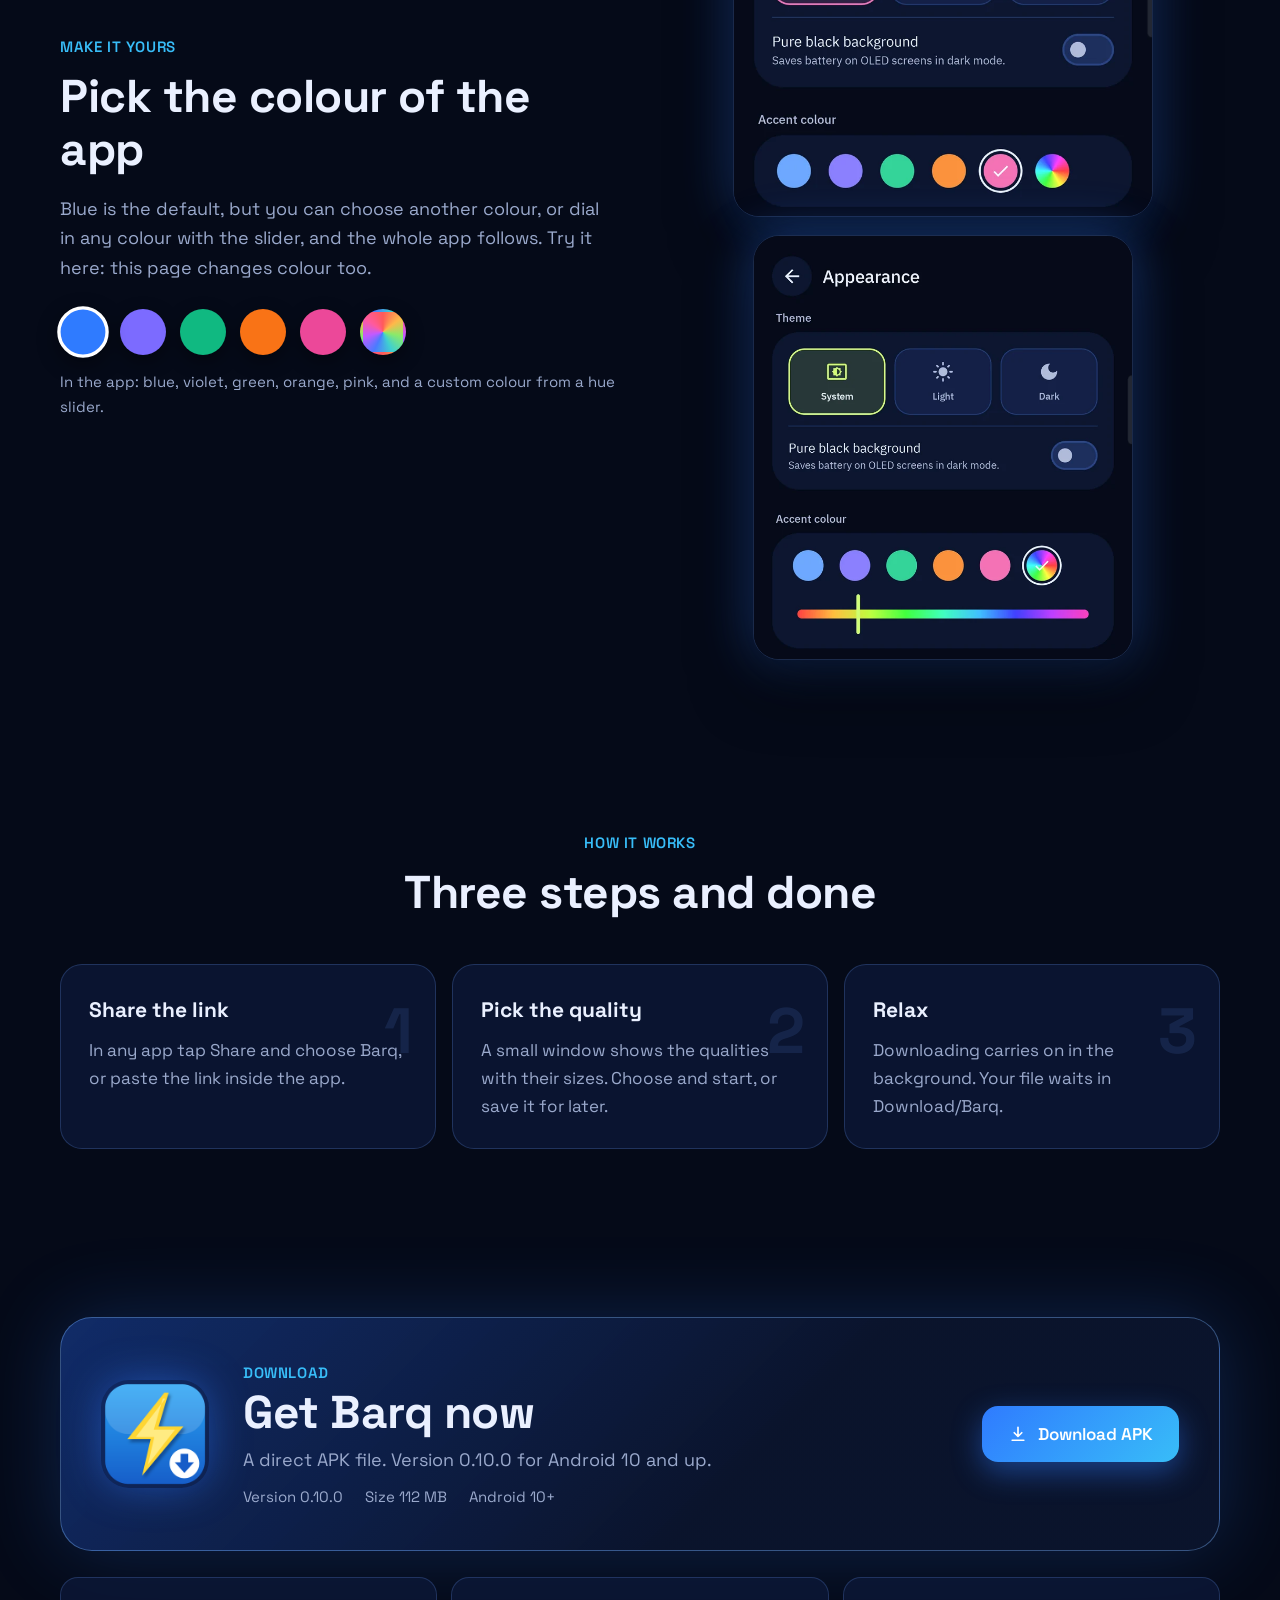
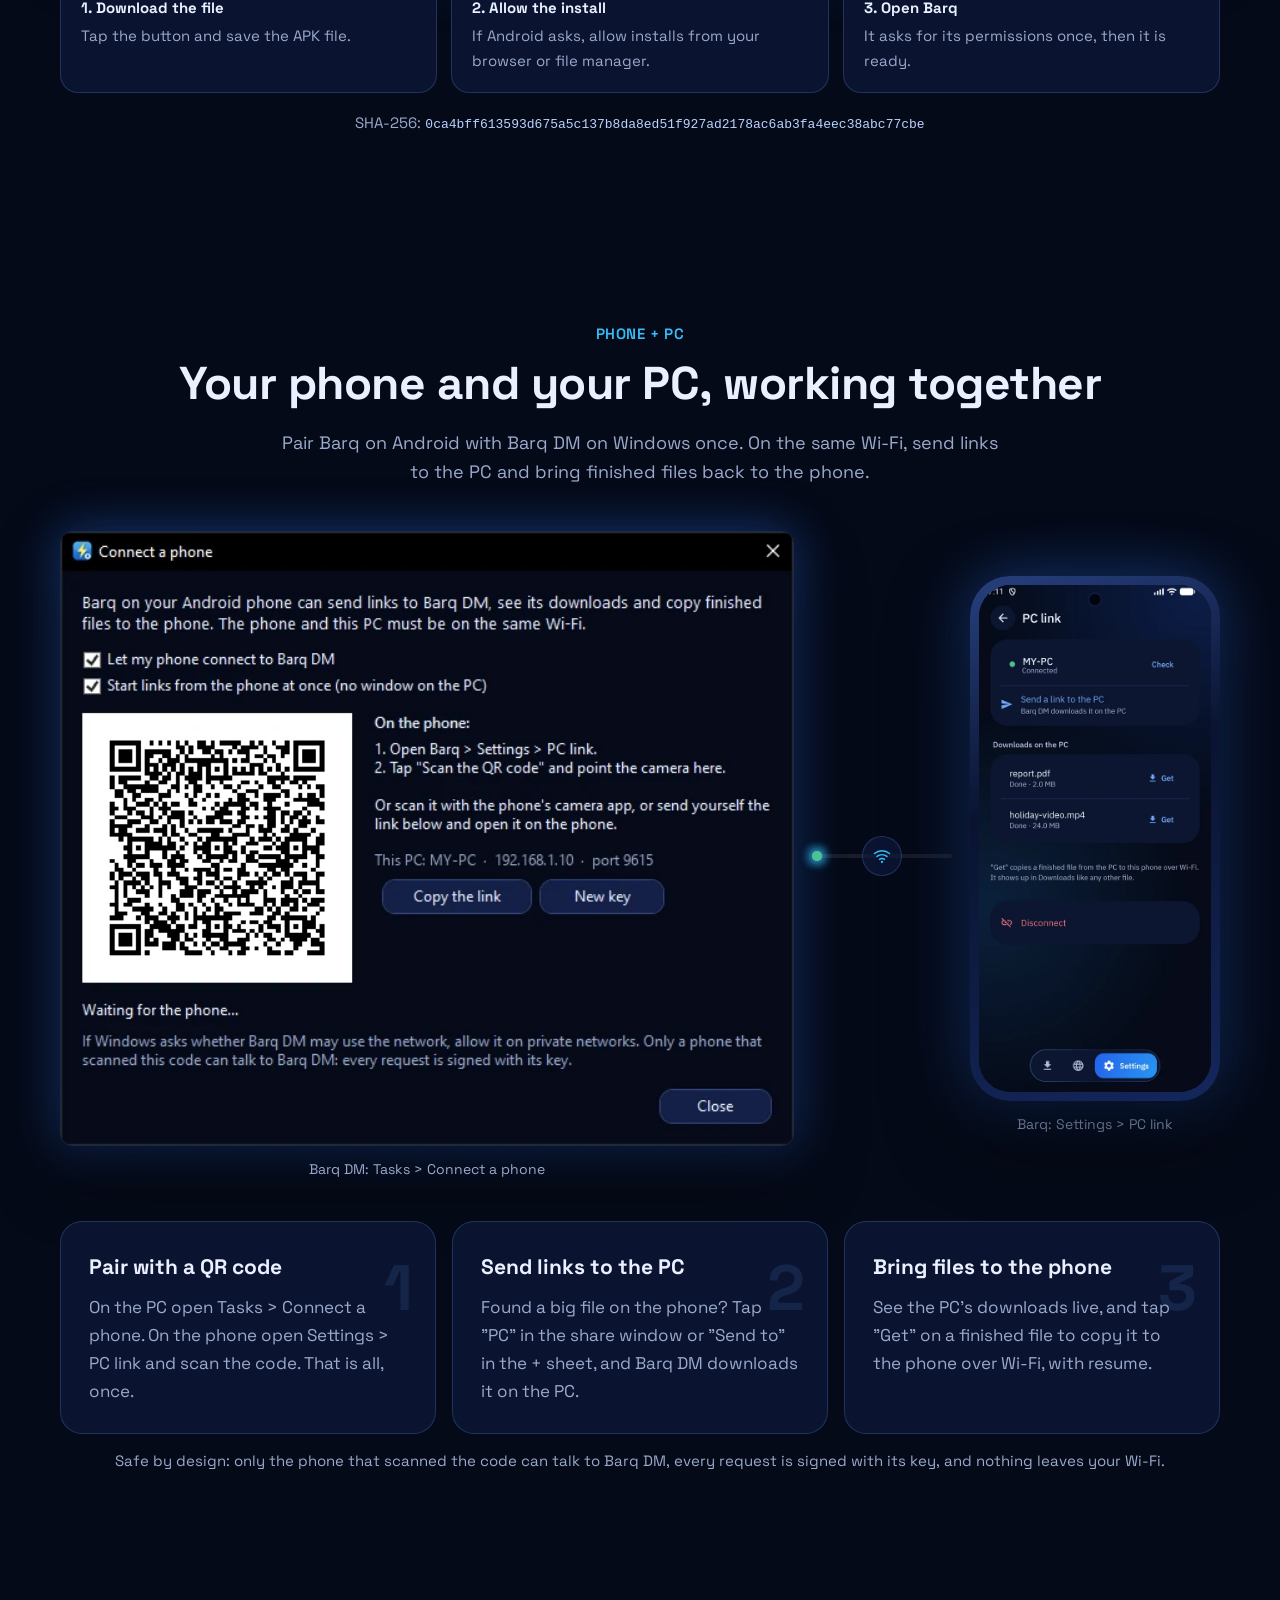
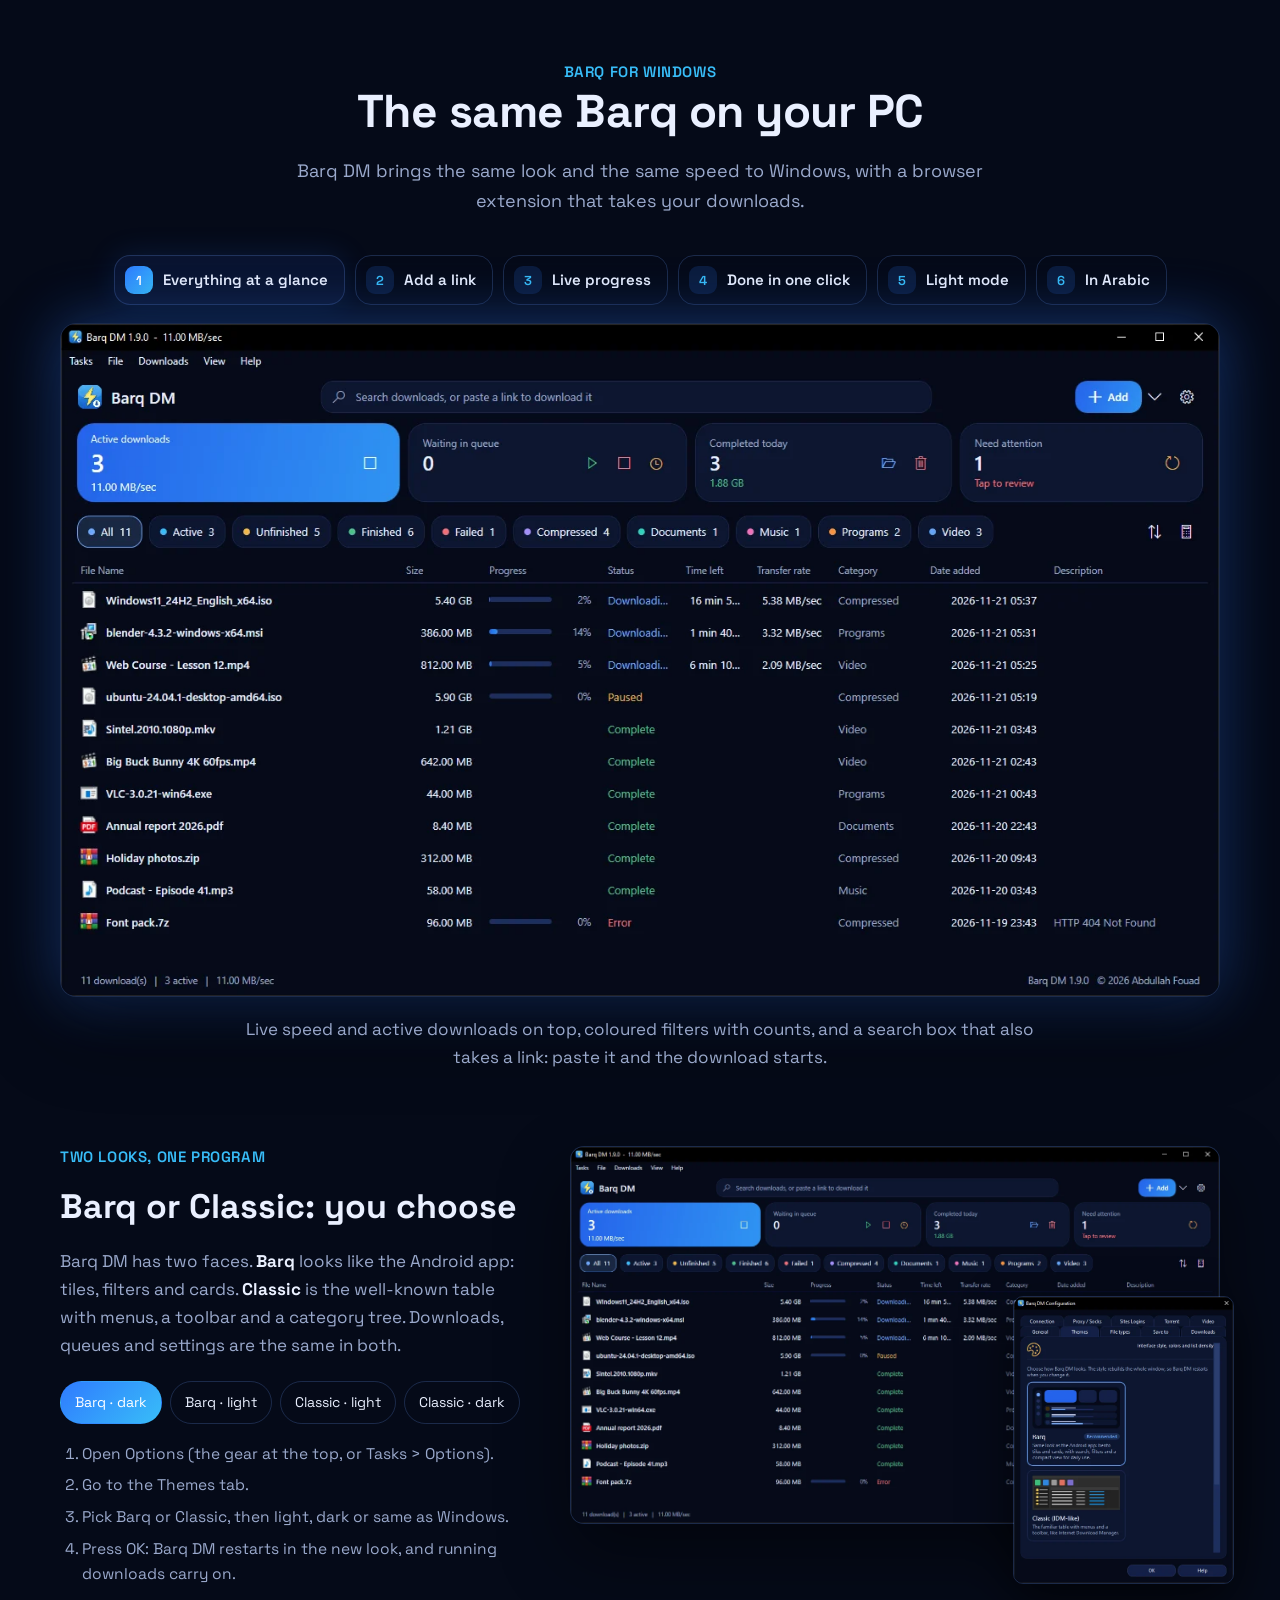
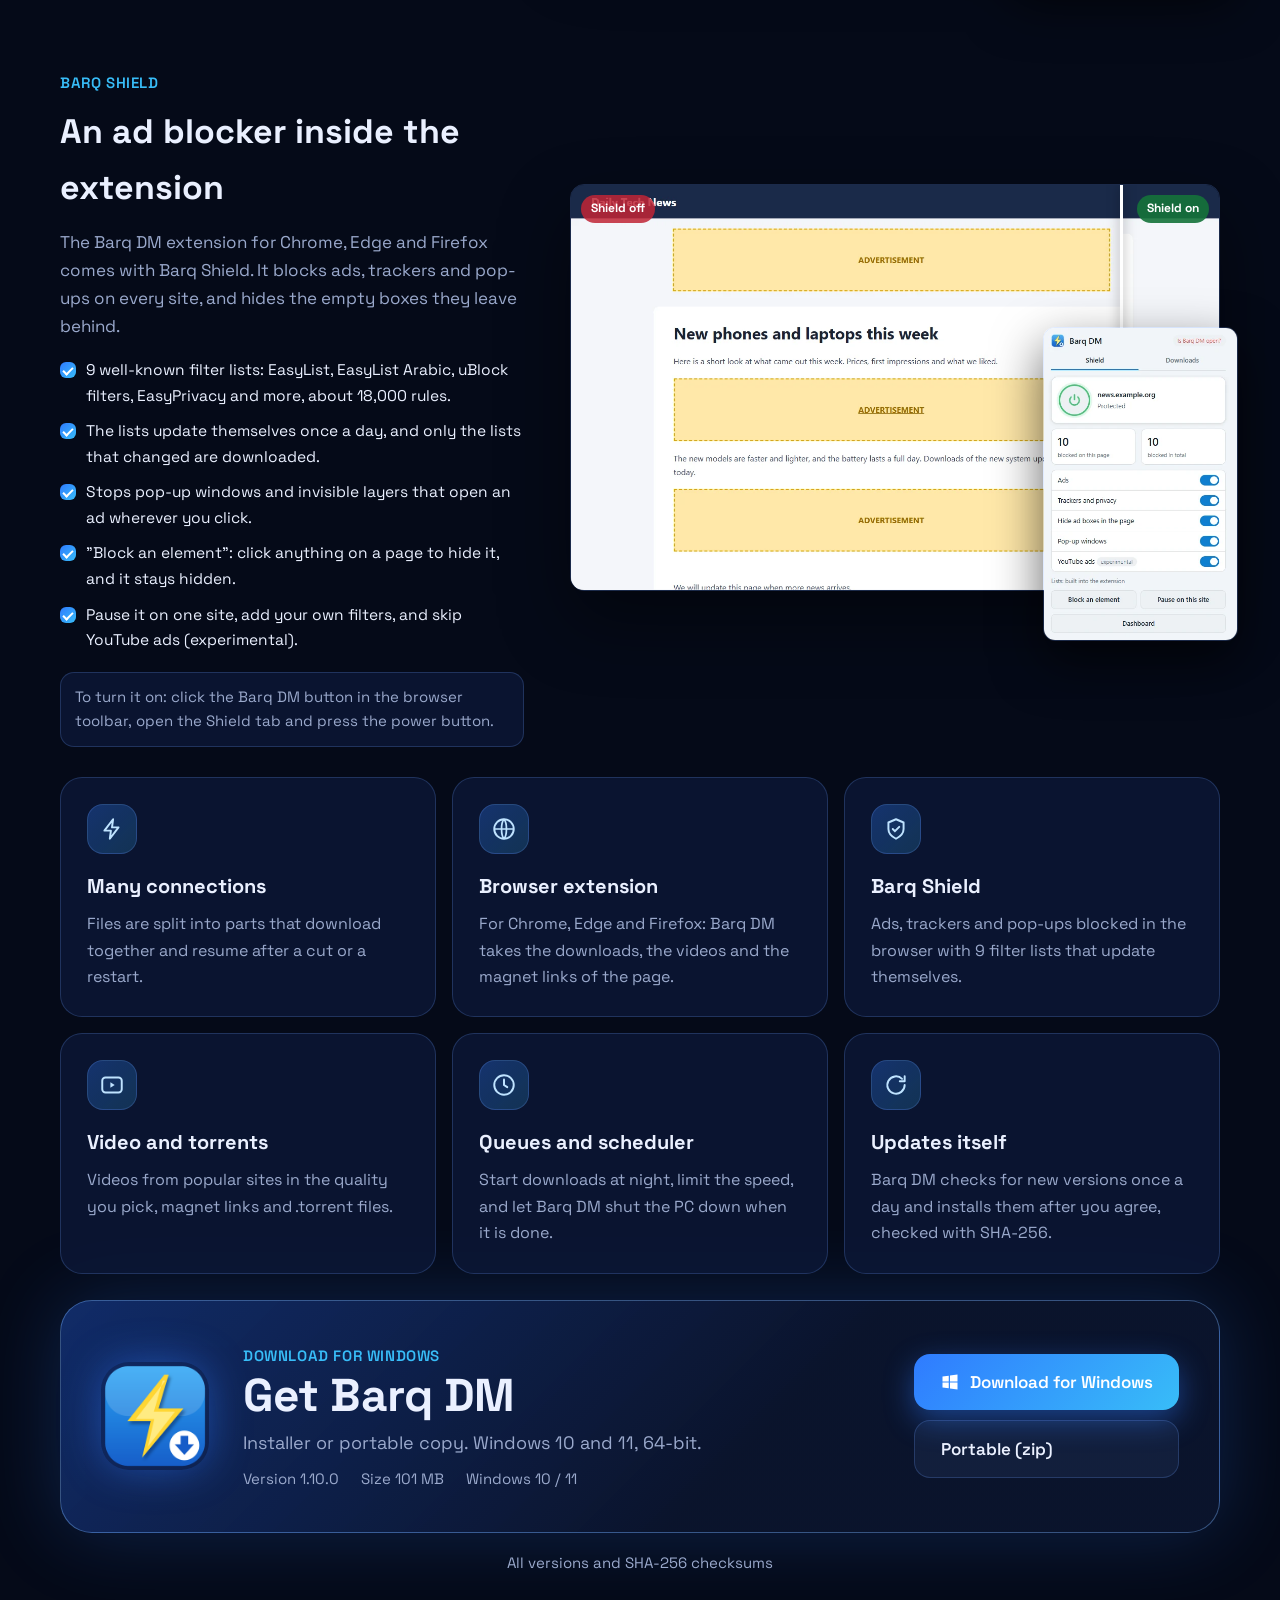
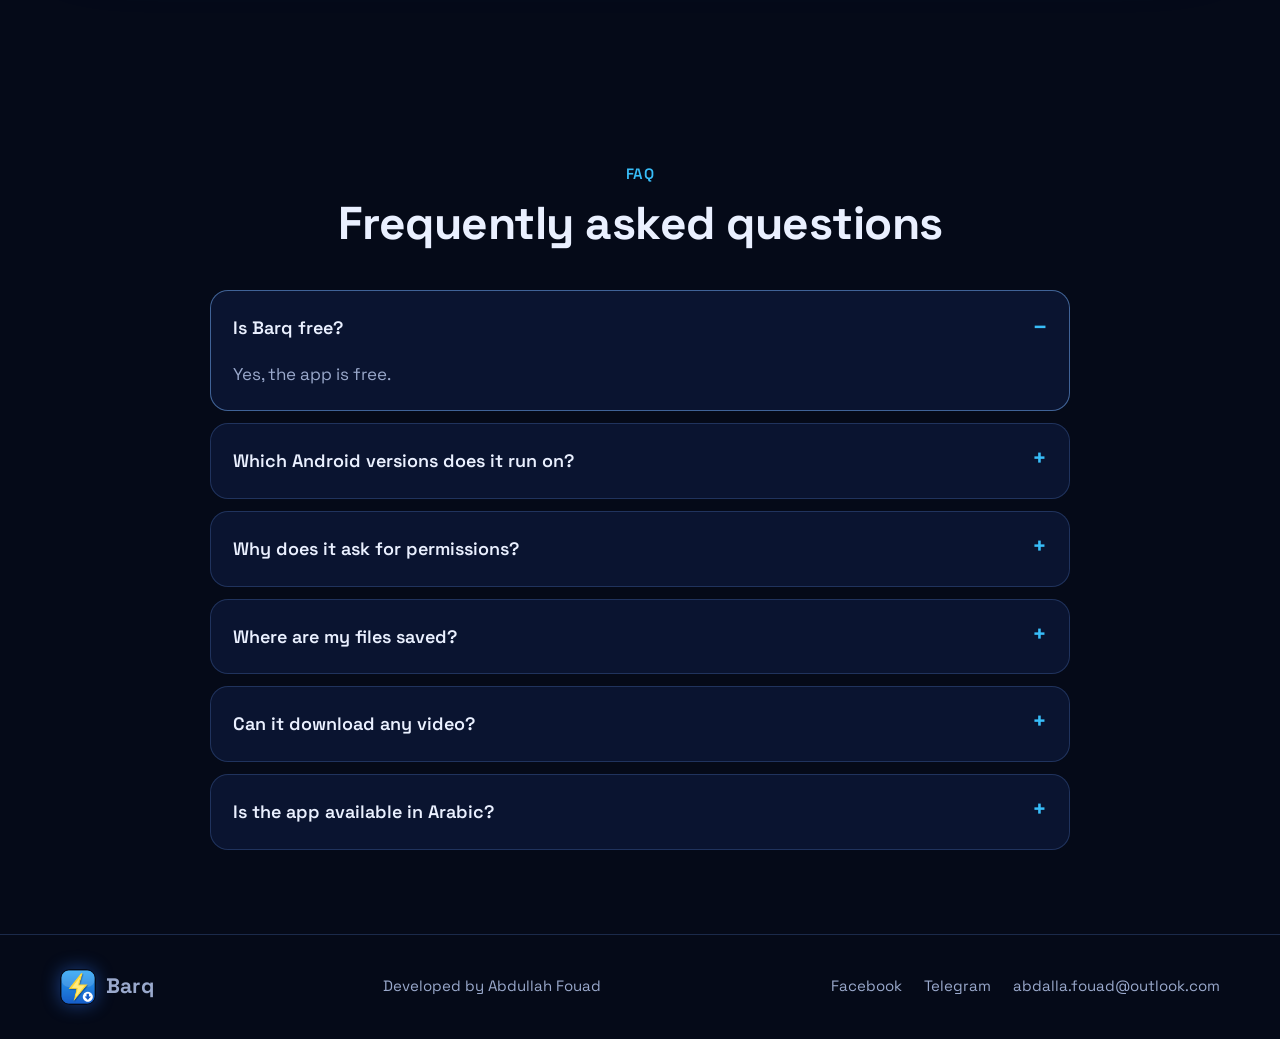
==== commit 6c97b6fc: "Phone + PC section, pairing page; Barq 0.10.0 and Barq DM 1.10.0 - pair.html: the page the QR code o" ====
--- a/index.html
+++ b/index.html
@@ -15,7 +15,7 @@
 <link rel="preconnect" href="https://fonts.googleapis.com">
 <link rel="preconnect" href="https://fonts.gstatic.com" crossorigin>
 <link rel="stylesheet" href="https://fonts.googleapis.com/css2?family=Cairo:wght@400;600;700&family=Space+Grotesk:wght@400;500;600;700&display=swap">
-<link rel="stylesheet" href="assets/css/style.css?v=096">
+<link rel="stylesheet" href="assets/css/style.css?v=097">
 </head>
 <body>
 <div class="bg-fx" aria-hidden="true"></div>
@@ -46,10 +46,9 @@
     <nav class="nav-links" aria-label="Main">
       <a href="#features" data-i="nav.features">Features</a>
       <a href="#showcase" data-i="nav.showcase">Android</a>
-      <a href="#demos" data-i="nav.demos">How it works</a>
-      <a href="#customize" data-i="nav.custom">Make it yours</a>
       <a href="#windows" data-i="nav.windows">Windows</a>
       <a href="#shield" data-i="nav.shield">Shield</a>
+      <a href="#link" data-i="nav.link">Phone + PC</a>
       <a href="#faq" data-i="nav.faq">FAQ</a>
     </nav>
     <span class="spacer"></span>
@@ -322,8 +321,8 @@
         <div>
           <span class="eyebrow" data-i="dl.eyebrow">Download</span>
           <h2 data-i="dl.h2">Get Barq now</h2>
-          <p class="sub" style="margin:0" data-i="dl.sub">A direct APK file. Version 0.9.3 for Android 10 and up.</p>
-          <div class="meta"><span><span data-i="dl.ver">Version</span> 0.9.3</span><span><span data-i="dl.size">Size</span> <span id="apkSize">—</span></span><span data-i="dl.req">Android 10+</span></div>
+          <p class="sub" style="margin:0" data-i="dl.sub">A direct APK file. Version 0.10.0 for Android 10 and up.</p>
+          <div class="meta"><span><span data-i="dl.ver">Version</span> 0.10.0</span><span><span data-i="dl.size">Size</span> <span id="apkSize">—</span></span><span data-i="dl.req">Android 10+</span></div>
         </div>
         <a class="btn btn-primary" id="apkBtn" href="https://github.com/abdallafouad96/barq/releases/latest/download/Barq.apk"><svg><use href="#i-dl"/></svg><span data-i="dl.btn">Download APK</span></a>
       </div>
@@ -333,6 +332,34 @@
         <div><b data-i="i3.h">3. Open Barq</b><span data-i="i3.p">It asks for its permissions once, then it is ready.</span></div>
       </div>
       <p class="note center rv" style="margin-top:18px"><span data-i="dl.sha">SHA-256</span>: <code id="apkSha">—</code></p>
+    </div>
+  </section>
+
+  <!-- phone + PC -->
+  <section id="link" class="linksec">
+    <div class="wrap">
+      <div class="center rv">
+        <span class="eyebrow" data-i="lnk.eyebrow">Phone + PC</span>
+        <h2 data-i="lnk.h2">Your phone and your PC, working together</h2>
+        <p class="sub" data-i="lnk.sub">Pair Barq on Android with Barq DM on Windows once. On the same Wi-Fi, send links to the PC and bring finished files back to the phone.</p>
+      </div>
+      <div class="link-art rv">
+        <figure class="link-pc">
+          <img src="assets/img/win-phonelink.webp" alt="Barq DM, Tasks &gt; Connect a phone: the pairing QR code" width="586" height="491" loading="lazy">
+          <figcaption data-i="lnk.cap1">Barq DM: Tasks &gt; Connect a phone</figcaption>
+        </figure>
+        <div class="link-wire" aria-hidden="true"><i></i><i></i><i></i><span><svg><use href="#i-wifi"/></svg></span></div>
+        <figure class="link-phone">
+          <div class="phone"><div class="screen"><img class="only-en" src="assets/img/pclink-en.webp" alt="Barq, Settings &gt; PC link: the PC's downloads" width="540" height="1200" loading="lazy"><img class="only-ar" src="assets/img/pclink-ar.webp" alt="برق، الإعدادات ← ربط الكمبيوتر" width="540" height="1200" loading="lazy"></div></div>
+          <figcaption data-i="lnk.cap2">Barq: Settings &gt; PC link</figcaption>
+        </figure>
+      </div>
+      <div class="steps link-steps">
+        <div class="step rv"><h3 data-i="lnk.s1h">Pair with a QR code</h3><p data-i="lnk.s1p">On the PC open Tasks &gt; Connect a phone. On the phone open Settings &gt; PC link and scan the code. That is all, once.</p></div>
+        <div class="step rv"><h3 data-i="lnk.s2h">Send links to the PC</h3><p data-i="lnk.s2p">Found a big file on the phone? Tap "PC" in the share window or "Send to" in the + sheet, and Barq DM downloads it on the PC.</p></div>
+        <div class="step rv"><h3 data-i="lnk.s3h">Bring files to the phone</h3><p data-i="lnk.s3p">See the PC's downloads live, and tap "Get" on a finished file to copy it to the phone over Wi-Fi, with resume.</p></div>
+      </div>
+      <p class="note center rv" data-i="lnk.safe">Safe by design: only the phone that scanned the code can talk to Barq DM, every request is signed with its key, and nothing leaves your Wi-Fi.</p>
     </div>
   </section>
 
@@ -440,7 +467,7 @@
           <span class="eyebrow" data-i="w.dl.eyebrow">Download for Windows</span>
           <h2 data-i="w.dl.h2">Get Barq DM</h2>
           <p class="sub" style="margin:0" data-i="w.dl.sub">Installer or portable copy. Windows 10 and 11, 64-bit.</p>
-          <div class="meta"><span><span data-i="dl.ver">Version</span> <span id="winVer">1.9.1</span></span><span><span data-i="dl.size">Size</span> <span id="winSize" dir="ltr">101 MB</span></span><span data-i="w.req">Windows 10 / 11</span></div>
+          <div class="meta"><span><span data-i="dl.ver">Version</span> <span id="winVer">1.10.0</span></span><span><span data-i="dl.size">Size</span> <span id="winSize" dir="ltr">101 MB</span></span><span data-i="w.req">Windows 10 / 11</span></div>
         </div>
         <div class="wbtns">
           <a class="btn btn-primary" id="winBtn" href="https://github.com/abdallafouad96/barq-dm-windows-releases/releases/latest"><svg><use href="#i-win"/></svg><span data-i="w.btn">Download for Windows</span></a>
@@ -479,7 +506,7 @@
   </div>
 </footer>
 
-<script src="assets/js/main.js?v=096"></script>
+<script src="assets/js/main.js?v=097"></script>
 <script>
 /* Fills the size and checksum of the APK when a small info file sits next to it (downloads/info.json). */
 fetch("downloads/info.json").then(function (r) { return r.ok ? r.json() : null; }).then(function (j) {
--- a/assets/css/style.css
+++ b/assets/css/style.css
@@ -438,3 +438,22 @@
 html[dir="rtl"] .shx-pop { right: auto; left: -18px; }
 html[lang="ar"] .only-en, html:not([lang="ar"]) .only-ar { display: none; }
 @media (max-width: 960px) { .shieldx { grid-template-columns: 1fr; } .shx-pop { position: static; width: 56%; display: block; margin: 16px auto 0; } .shx-art { padding-bottom: 0; } }
+
+/* phone + PC */
+.link-art { display: grid; grid-template-columns: minmax(0, 1fr) 140px auto; gap: 18px; align-items: center; margin-top: 44px; }
+.link-art figure { margin: 0; text-align: center; }
+.link-art figcaption { color: var(--mute); font-size: 14px; margin-top: 12px; }
+.link-pc img { width: 100%; height: auto; border-radius: 12px; border: 1px solid var(--line); box-shadow: 0 30px 70px rgba(0,0,0,.45), 0 0 50px var(--glow); }
+.link-phone .phone { width: 250px; margin: 0 auto; }
+.link-phone .screen img { opacity: 1; position: static; height: 100%; }
+.link-wire { position: relative; height: 4px; border-radius: 4px; background: rgba(255,255,255,.08); }
+.link-wire i { position: absolute; top: -3px; width: 10px; height: 10px; border-radius: 50%; background: linear-gradient(135deg, var(--accent), var(--accent2)); box-shadow: 0 0 12px var(--accent2); animation: wire 2.4s linear infinite; }
+.link-wire i:nth-child(2) { animation-delay: .8s; } .link-wire i:nth-child(3) { animation-delay: 1.6s; background: #4cc38a; animation-direction: reverse; }
+.link-wire span { position: absolute; left: 50%; top: 50%; transform: translate(-50%, -50%); width: 40px; height: 40px; border-radius: 50%; display: grid; place-items: center; background: var(--panel); border: 1px solid var(--line); color: var(--accent2); }
+.link-wire span svg { width: 20px; height: 20px; }
+@keyframes wire { from { left: 0; opacity: 0 } 10% { opacity: 1 } 90% { opacity: 1 } to { left: calc(100% - 10px); opacity: 0 } }
+html[dir="rtl"] .link-wire { transform: scaleX(-1); } html[dir="rtl"] .link-wire span { transform: translate(-50%, -50%) scaleX(-1); }
+.link-steps { margin-top: 40px; }
+@media (max-width: 860px) { .link-art { grid-template-columns: 1fr; } .link-wire { width: 4px; height: 80px; margin: 0 auto; } .link-wire i { left: -3px !important; animation-name: wirev; } .link-wire span { transform: translate(-50%, -50%) !important; } }
+@keyframes wirev { from { top: 0; opacity: 0 } 10% { opacity: 1 } 90% { opacity: 1 } to { top: calc(100% - 10px); opacity: 0 } }
+@media (prefers-reduced-motion: reduce) { .link-wire i { animation: none; display: none; } }
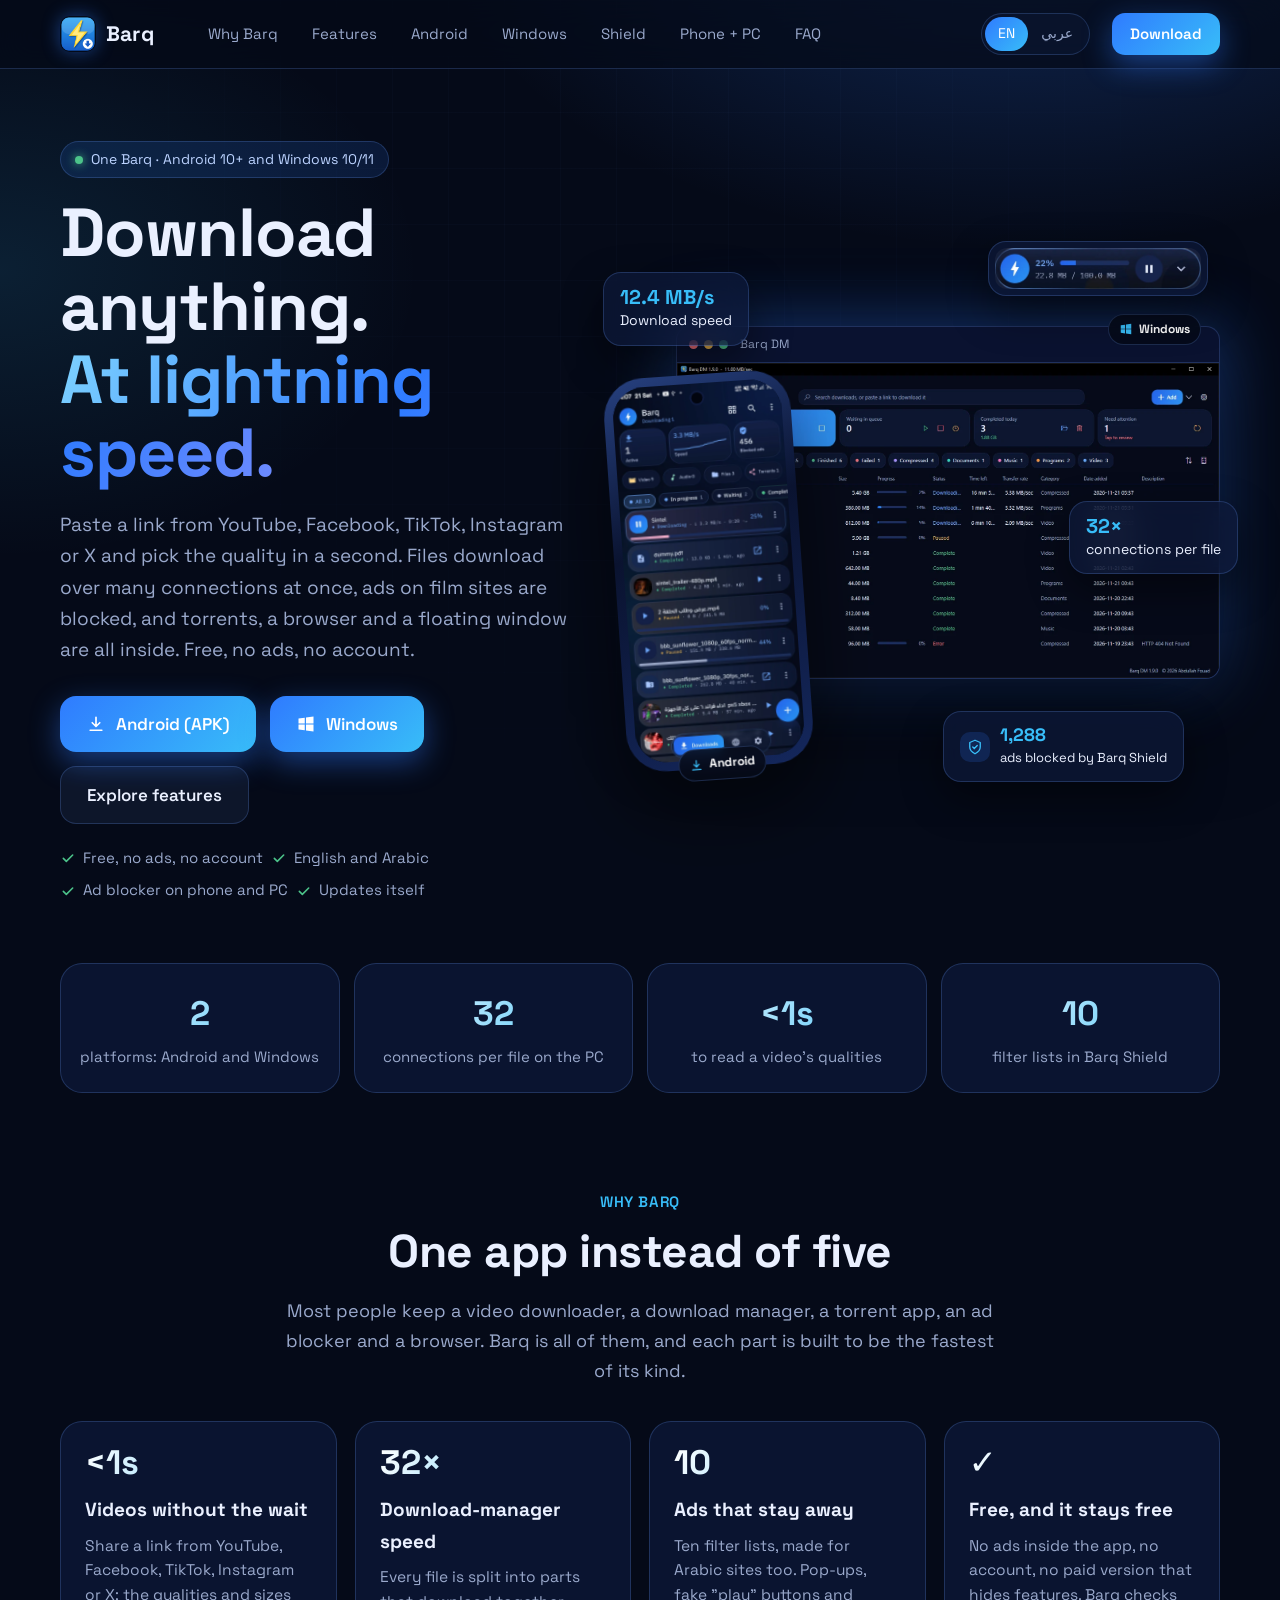
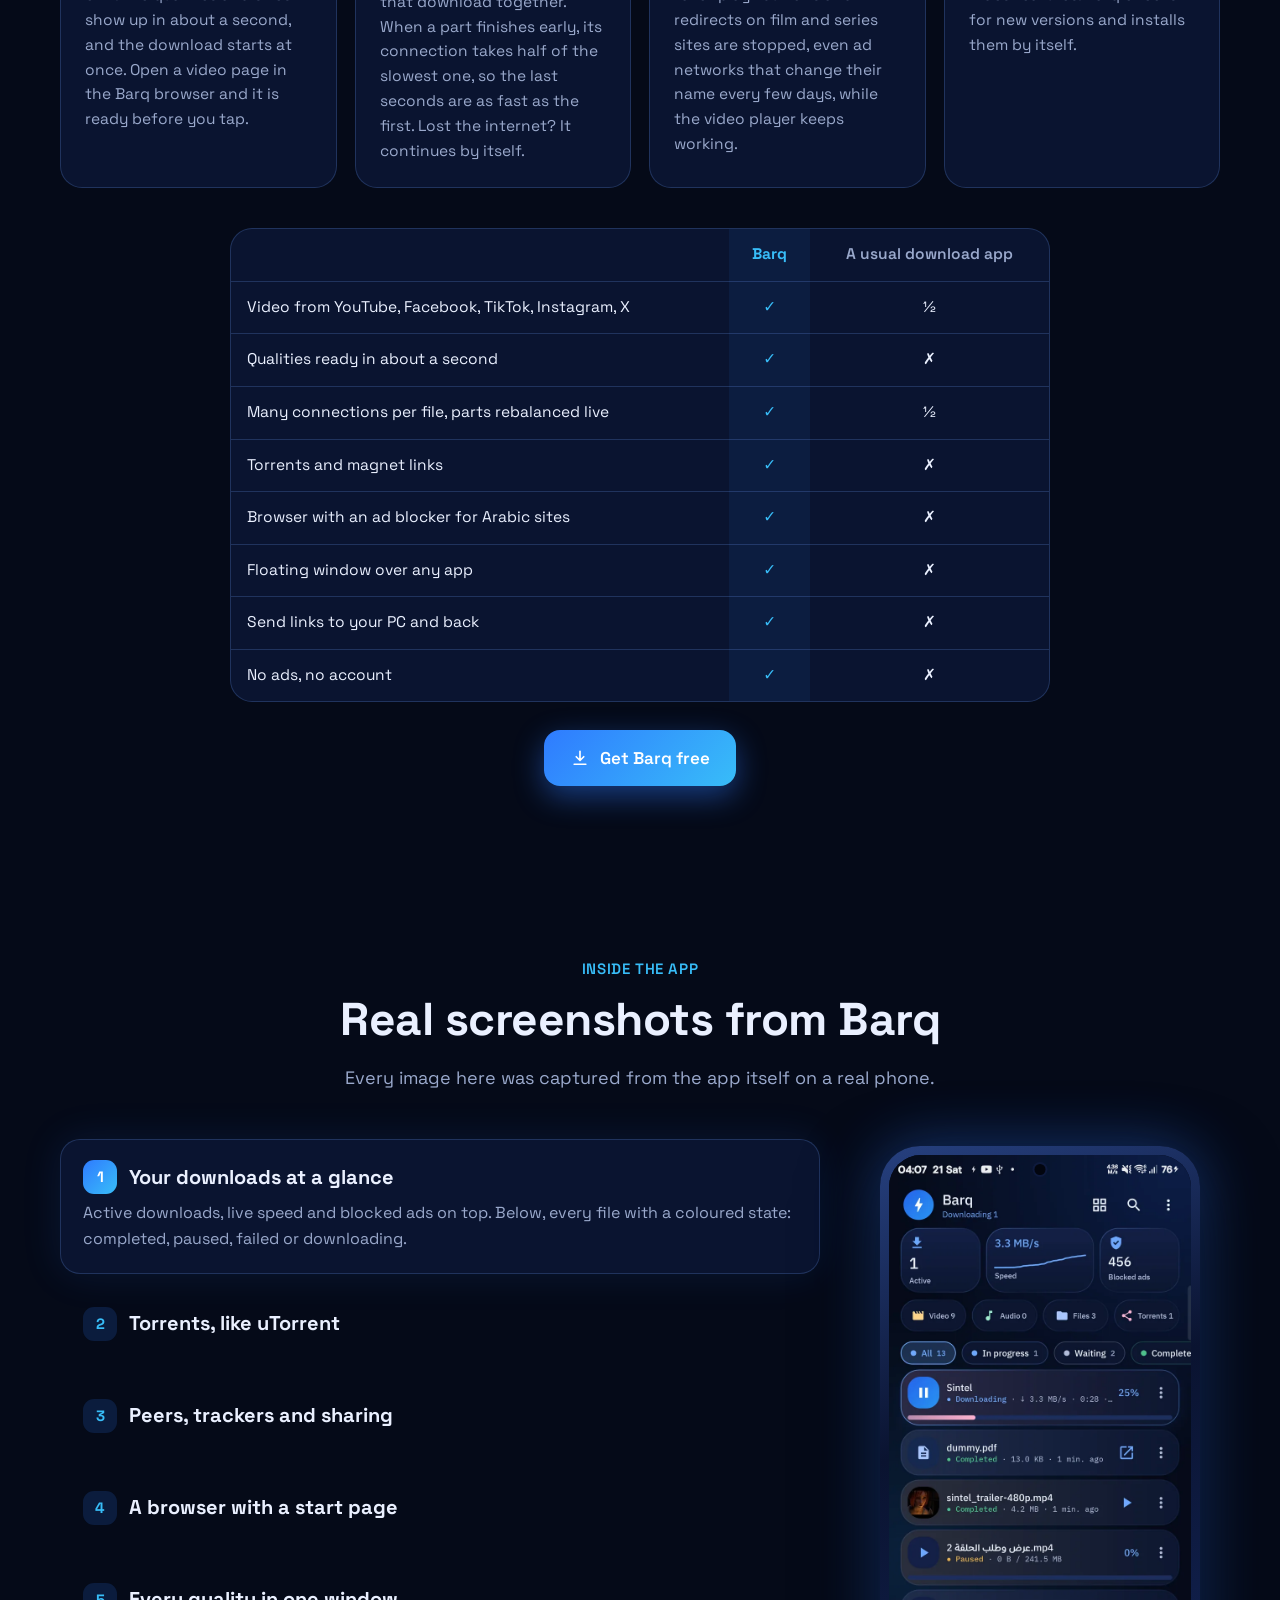
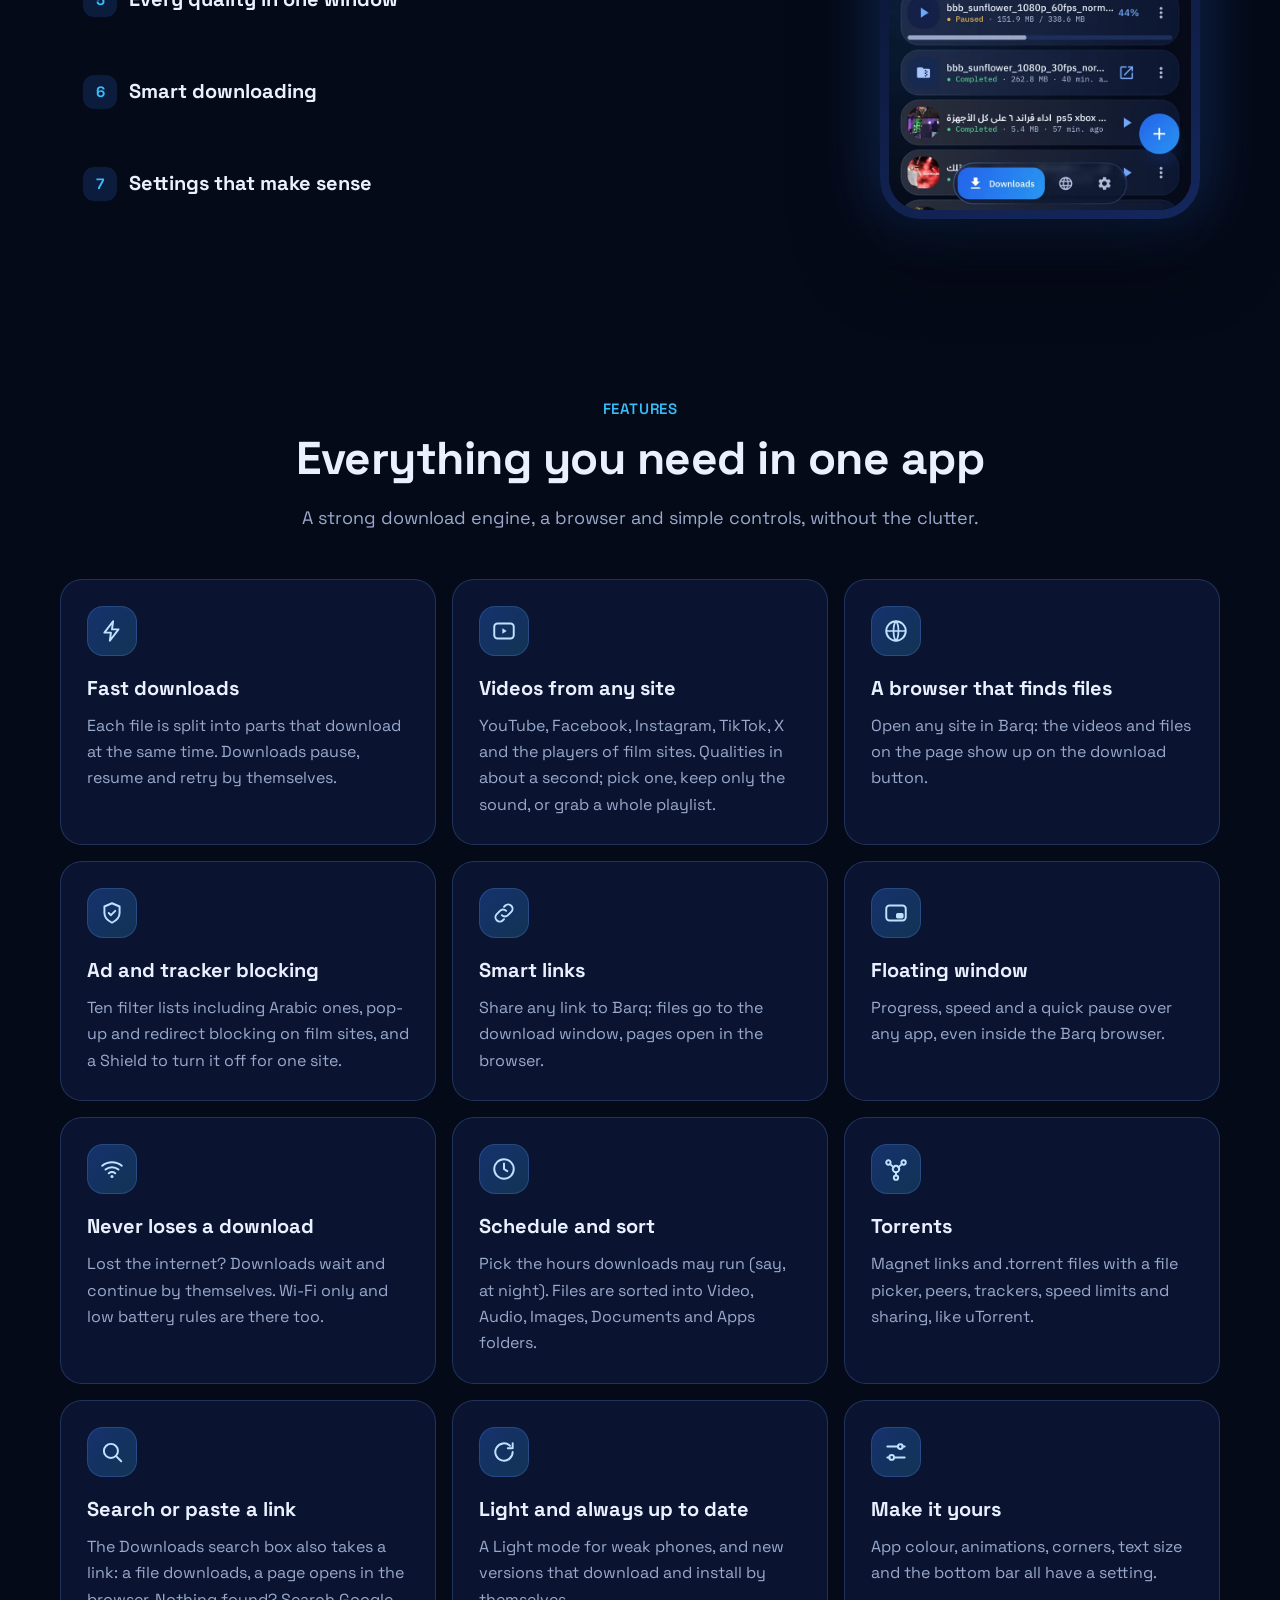
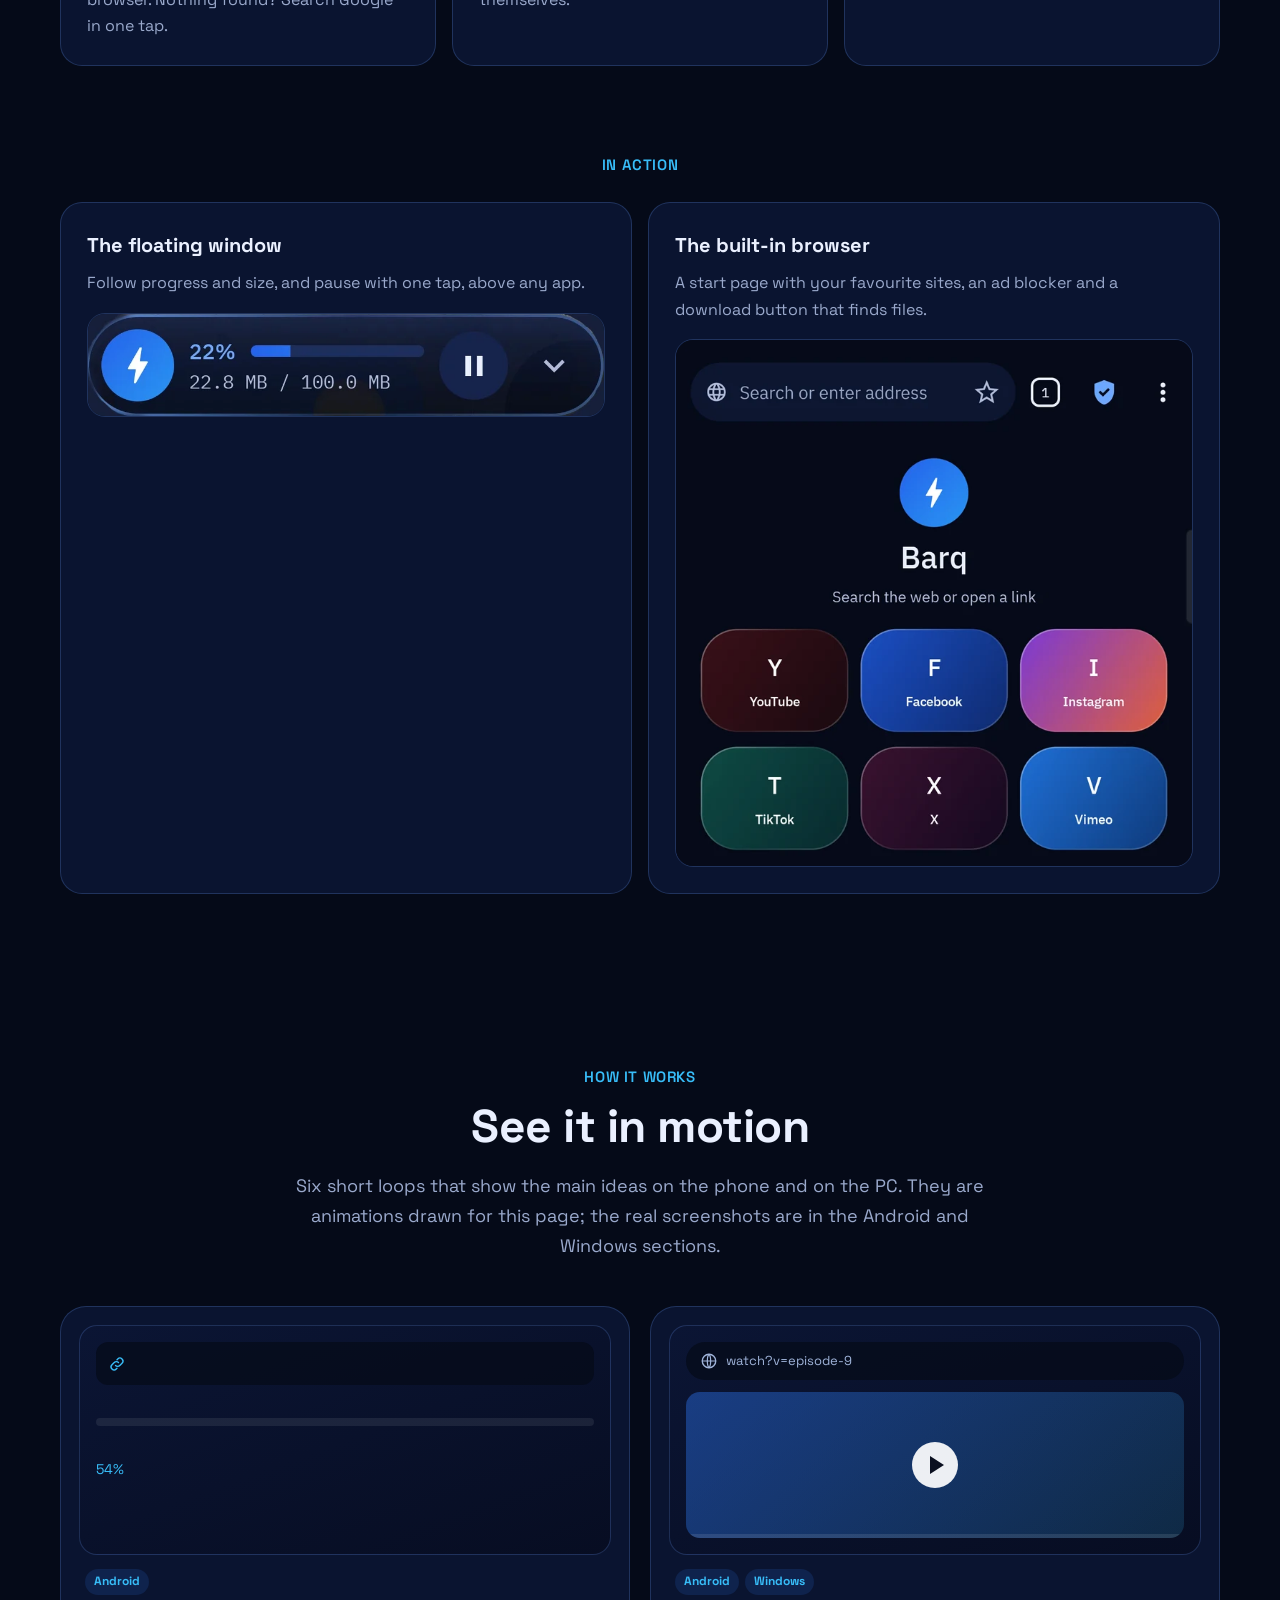
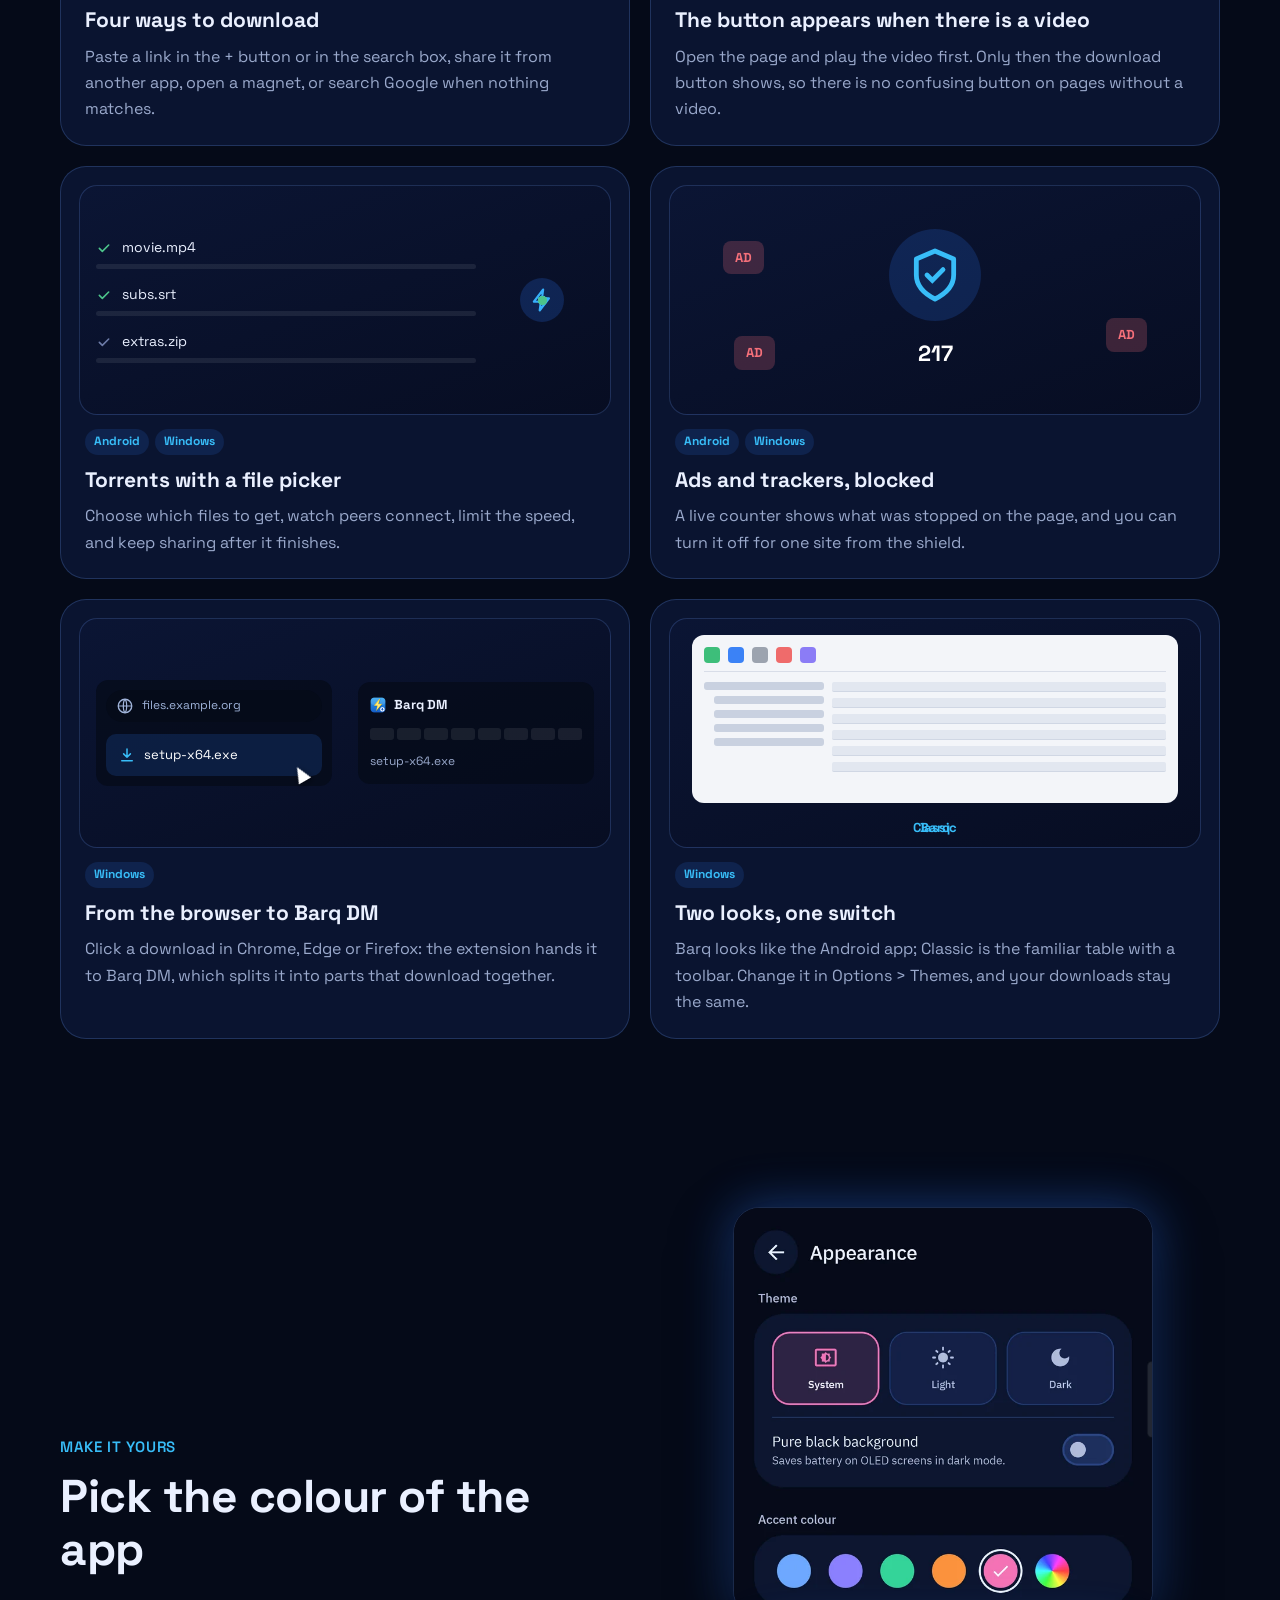
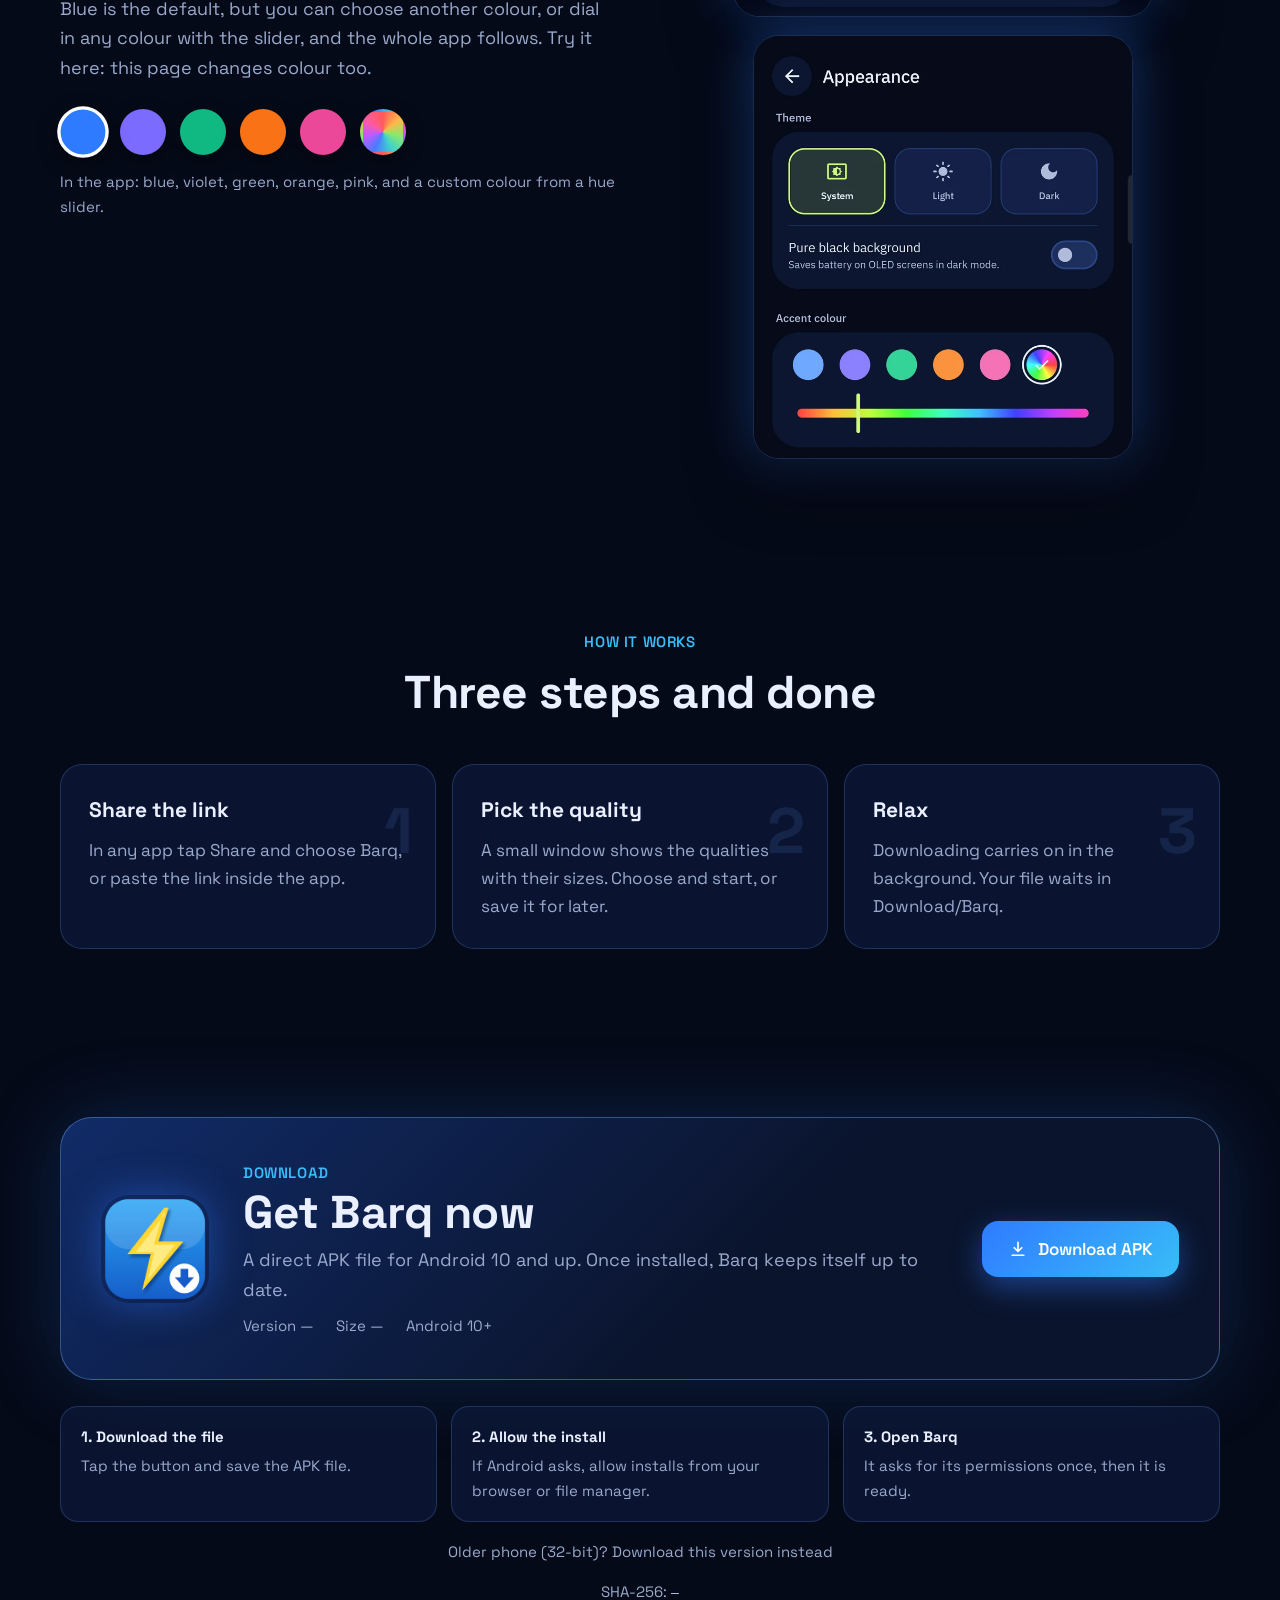
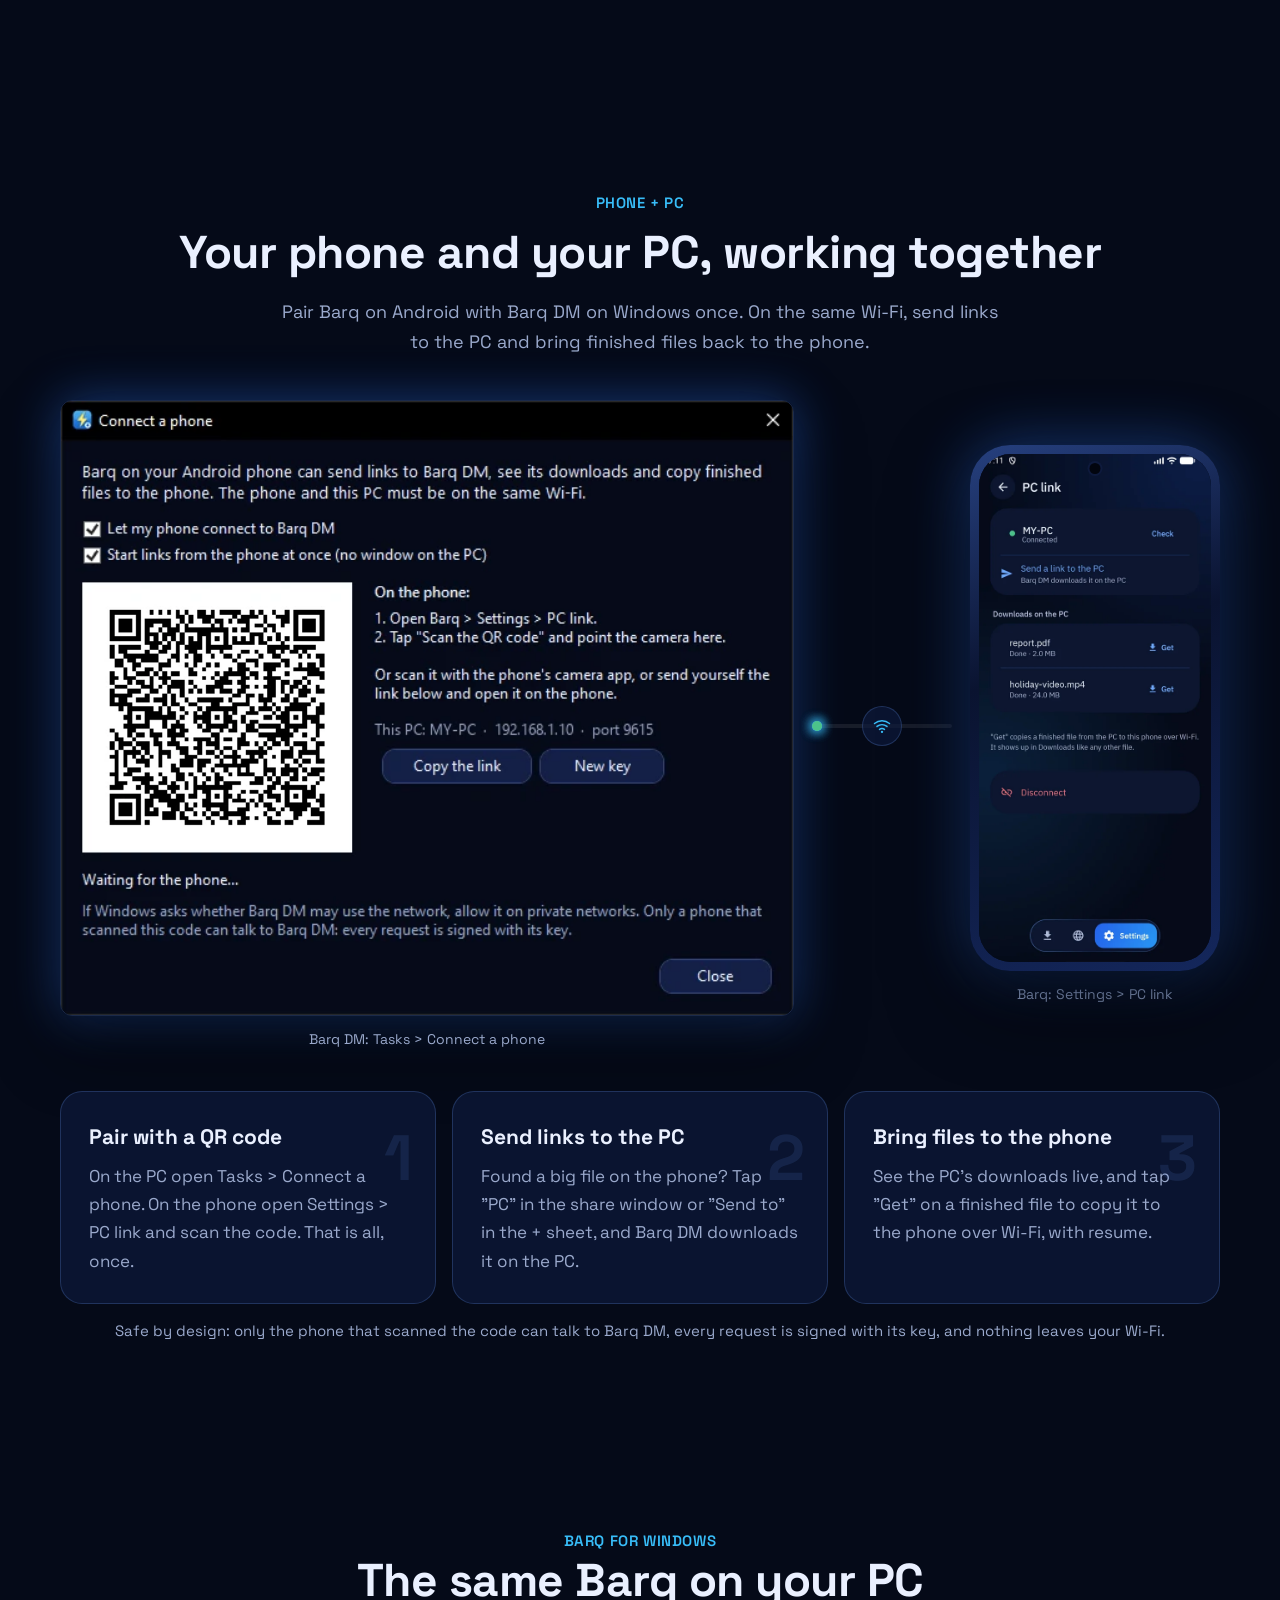
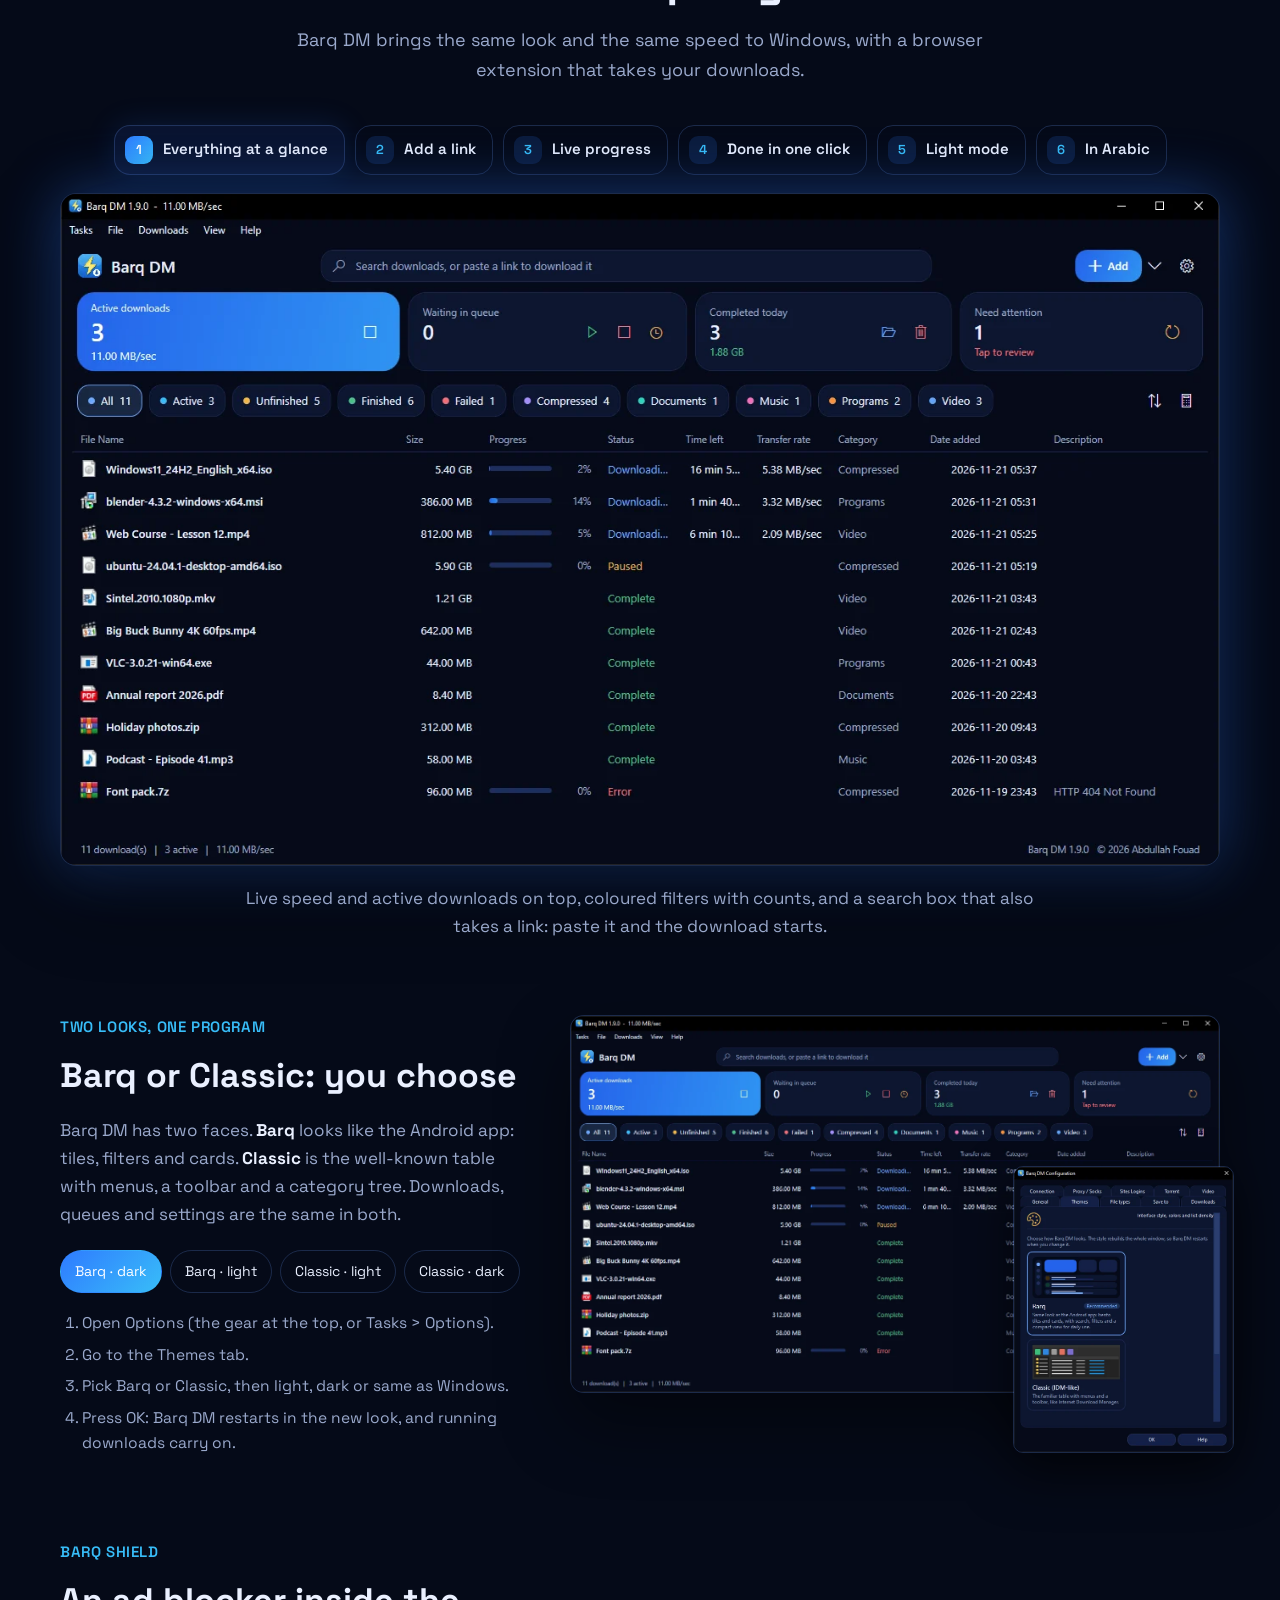
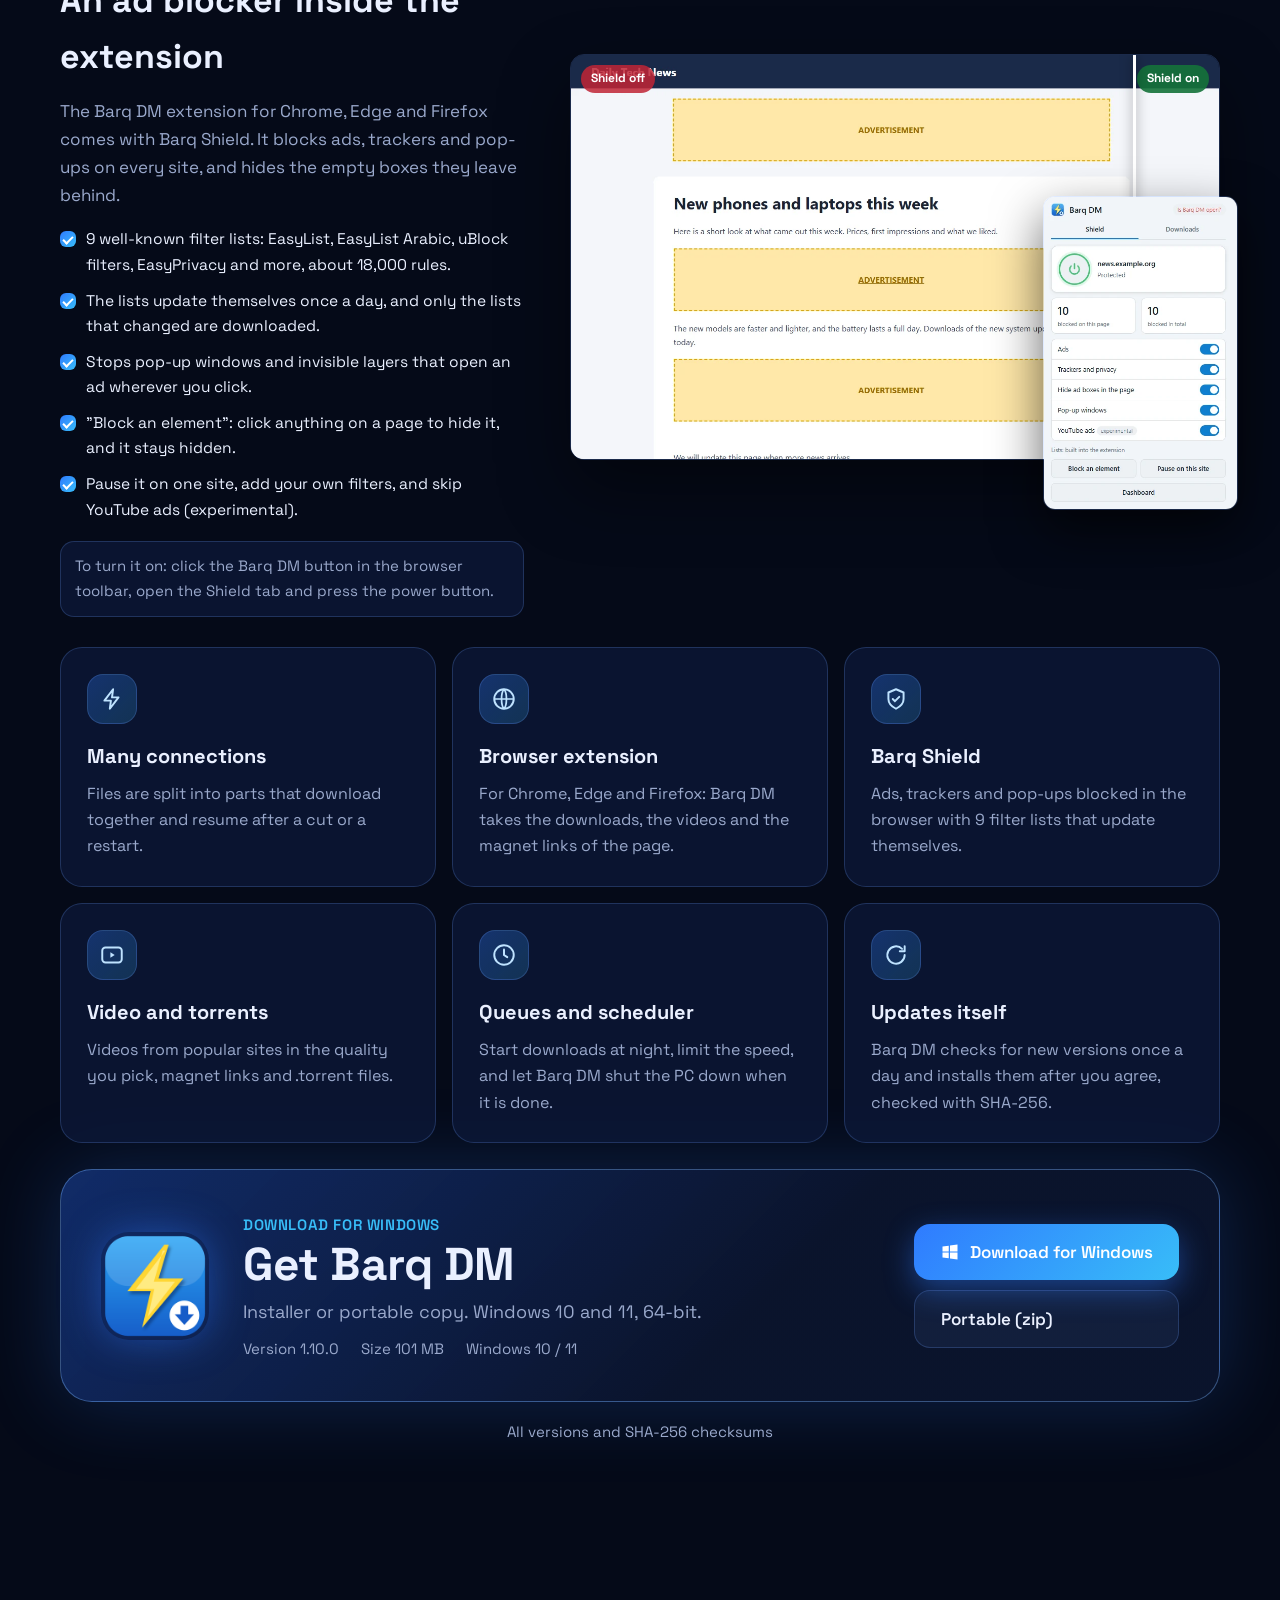
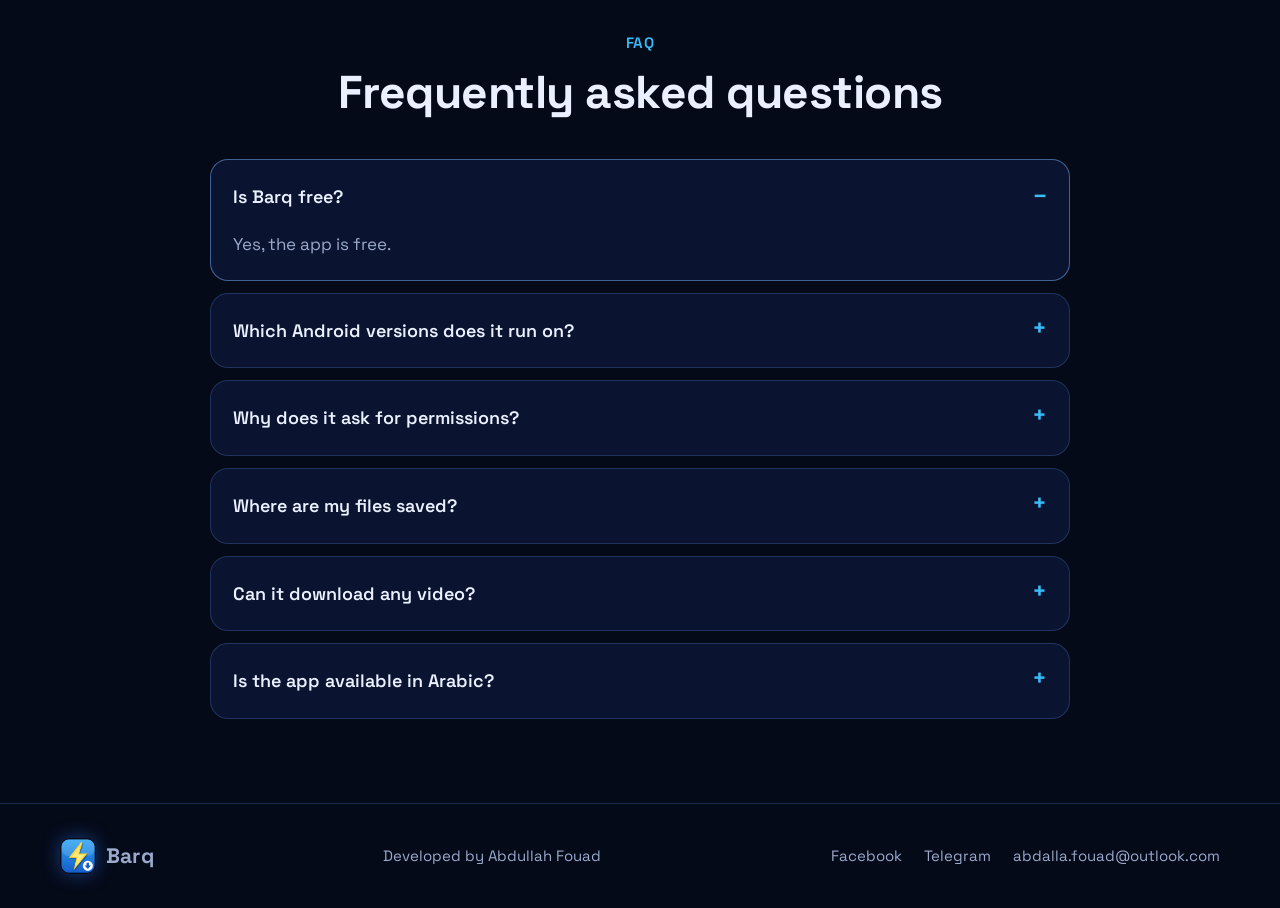
==== commit cfab881e: "Site: Why Barq section, comparison with usual download apps, live Android version and size, 32-bit l" ====
--- a/index.html
+++ b/index.html
@@ -15,7 +15,7 @@
 <link rel="preconnect" href="https://fonts.googleapis.com">
 <link rel="preconnect" href="https://fonts.gstatic.com" crossorigin>
 <link rel="stylesheet" href="https://fonts.googleapis.com/css2?family=Cairo:wght@400;600;700&family=Space+Grotesk:wght@400;500;600;700&display=swap">
-<link rel="stylesheet" href="assets/css/style.css?v=097">
+<link rel="stylesheet" href="assets/css/style.css?v=0911">
 </head>
 <body>
 <div class="bg-fx" aria-hidden="true"></div>
@@ -44,6 +44,7 @@
   <div class="wrap">
     <a class="brand" href="#top" aria-label="Barq"><img src="assets/img/logo.png" alt="" width="36" height="36"><span>Barq</span></a>
     <nav class="nav-links" aria-label="Main">
+      <a href="#why" data-i="nav.why">Why Barq</a>
       <a href="#features" data-i="nav.features">Features</a>
       <a href="#showcase" data-i="nav.showcase">Android</a>
       <a href="#windows" data-i="nav.windows">Windows</a>
@@ -67,16 +68,17 @@
       <div class="rv">
         <span class="pill"><i></i><span data-i="hero.pill">One Barq · Android 10+ and Windows 10/11</span></span>
         <h1><span data-i="hero.h1a">Download anything.</span><br><span class="grad" data-i="hero.h1b">At lightning speed.</span></h1>
-        <p class="lead" data-i="hero.lead">One download manager for your phone and your PC, with the same look and the same speed. On Android: a browser that spots videos and a floating window. On Windows: Barq DM with a browser extension and the Barq Shield ad blocker.</p>
+        <p class="lead" data-i="hero.lead">Paste a link from YouTube, Facebook, TikTok, Instagram or X and pick the quality in a second. Files download over many connections at once, ads on film sites are blocked, and torrents, a browser and a floating window are all inside. Free, no ads, no account.</p>
         <div class="cta">
           <a class="btn btn-primary" href="#download"><svg><use href="#i-dl"/></svg><span data-i="hero.dl">Android (APK)</span></a>
           <a class="btn btn-primary" href="#windows"><svg><use href="#i-win"/></svg><span data-i="hero.win">Windows</span></a>
           <a class="btn btn-ghost" href="#features" data-i="hero.more">Explore features</a>
         </div>
         <div class="chips">
-          <span><svg><use href="#i-check"/></svg><span data-i="chip.1">Free</span></span>
+          <span><svg><use href="#i-check"/></svg><span data-i="chip.1">Free, no ads, no account</span></span>
           <span><svg><use href="#i-check"/></svg><span data-i="chip.2">English and Arabic</span></span>
           <span><svg><use href="#i-check"/></svg><span data-i="chip.3">Ad blocker on phone and PC</span></span>
+          <span><svg><use href="#i-check"/></svg><span data-i="chip.4">Updates itself</span></span>
         </div>
       </div>
       <div class="hero-art rv">
@@ -109,10 +111,44 @@
     <div class="wrap rv">
       <div class="stat"><b>2</b><span data-i="stat.1">platforms: Android and Windows</span></div>
       <div class="stat"><b>32</b><span data-i="stat.2">connections per file on the PC</span></div>
-      <div class="stat"><b>4K</b><span data-i="stat.3">video in English and Arabic</span></div>
-      <div class="stat"><b>9</b><span data-i="stat.4">filter lists in Barq Shield</span></div>
+      <div class="stat"><b>&lt;1s</b><span data-i="stat.3">to read a video's qualities</span></div>
+      <div class="stat"><b>10</b><span data-i="stat.4">filter lists in Barq Shield</span></div>
     </div>
   </div>
+
+  <!-- why Barq -->
+  <section id="why">
+    <div class="wrap">
+      <div class="center rv">
+        <span class="eyebrow" data-i="why.eyebrow">Why Barq</span>
+        <h2 data-i="why.h2">One app instead of five</h2>
+        <p class="sub" data-i="why.sub">Most people keep a video downloader, a download manager, a torrent app, an ad blocker and a browser. Barq is all of them, and each part is built to be the fastest of its kind.</p>
+      </div>
+      <div class="why">
+        <article class="why-card rv"><div class="why-n" dir="ltr">&lt;1s</div><h3 data-i="wy1.h">Videos without the wait</h3><p data-i="wy1.p">Share a link from YouTube, Facebook, TikTok, Instagram or X: the qualities and sizes show up in about a second, and the download starts at once. Open a video page in the Barq browser and it is ready before you tap.</p></article>
+        <article class="why-card rv"><div class="why-n" dir="ltr">32×</div><h3 data-i="wy2.h">Download-manager speed</h3><p data-i="wy2.p">Every file is split into parts that download together. When a part finishes early, its connection takes half of the slowest one, so the last seconds are as fast as the first. Lost the internet? It continues by itself.</p></article>
+        <article class="why-card rv"><div class="why-n" dir="ltr">10</div><h3 data-i="wy3.h">Ads that stay away</h3><p data-i="wy3.p">Ten filter lists, made for Arabic sites too. Pop-ups, fake "play" buttons and redirects on film and series sites are stopped, even ad networks that change their name every few days, while the video player keeps working.</p></article>
+        <article class="why-card rv"><div class="why-n">✓</div><h3 data-i="wy4.h">Free, and it stays free</h3><p data-i="wy4.p">No ads inside the app, no account, no paid version that hides features. Barq checks for new versions and installs them by itself.</p></article>
+      </div>
+
+      <div class="cmp rv">
+        <table>
+          <thead><tr><th></th><th class="me">Barq</th><th data-i="cmp.other">A usual download app</th></tr></thead>
+          <tbody>
+            <tr><td data-i="cmp.r1">Video from YouTube, Facebook, TikTok, Instagram, X</td><td class="me">✓</td><td>½</td></tr>
+            <tr><td data-i="cmp.r2">Qualities ready in about a second</td><td class="me">✓</td><td>✗</td></tr>
+            <tr><td data-i="cmp.r3">Many connections per file, parts rebalanced live</td><td class="me">✓</td><td>½</td></tr>
+            <tr><td data-i="cmp.r4">Torrents and magnet links</td><td class="me">✓</td><td>✗</td></tr>
+            <tr><td data-i="cmp.r5">Browser with an ad blocker for Arabic sites</td><td class="me">✓</td><td>✗</td></tr>
+            <tr><td data-i="cmp.r6">Floating window over any app</td><td class="me">✓</td><td>✗</td></tr>
+            <tr><td data-i="cmp.r7">Send links to your PC and back</td><td class="me">✓</td><td>✗</td></tr>
+            <tr><td data-i="cmp.r8">No ads, no account</td><td class="me">✓</td><td>✗</td></tr>
+          </tbody>
+        </table>
+      </div>
+      <div class="center rv" style="margin-top:28px"><a class="btn btn-primary" href="#download"><svg><use href="#i-dl"/></svg><span data-i="why.cta">Get Barq free</span></a></div>
+    </div>
+  </section>
 
   <!-- showcase -->
   <section id="showcase">
@@ -155,16 +191,16 @@
       </div>
       <div class="grid">
         <article class="card rv"><div class="ic"><svg><use href="#i-bolt"/></svg></div><h3 data-i="f1.h">Fast downloads</h3><p data-i="f1.p">Each file is split into parts that download at the same time. Downloads pause, resume and retry by themselves.</p></article>
-        <article class="card rv"><div class="ic"><svg><use href="#i-video"/></svg></div><h3 data-i="f2.h">Videos from any site</h3><p data-i="f2.p">YouTube, Facebook, Instagram, TikTok and streaming players. Pick the quality or keep only the sound, or grab a whole playlist.</p></article>
+        <article class="card rv"><div class="ic"><svg><use href="#i-video"/></svg></div><h3 data-i="f2.h">Videos from any site</h3><p data-i="f2.p">YouTube, Facebook, Instagram, TikTok, X and the players of film sites. Qualities in about a second; pick one, keep only the sound, or grab a whole playlist.</p></article>
         <article class="card rv"><div class="ic"><svg><use href="#i-globe"/></svg></div><h3 data-i="f3.h">A browser that finds files</h3><p data-i="f3.p">Open any site in Barq: the videos and files on the page show up on the download button.</p></article>
-        <article class="card rv"><div class="ic"><svg><use href="#i-shield"/></svg></div><h3 data-i="f4.h">Ad and tracker blocking</h3><p data-i="f4.p">EasyList, EasyPrivacy and hosts lists, popup blocking, and a Shield to turn it off for one site.</p></article>
+        <article class="card rv"><div class="ic"><svg><use href="#i-shield"/></svg></div><h3 data-i="f4.h">Ad and tracker blocking</h3><p data-i="f4.p">Ten filter lists including Arabic ones, pop-up and redirect blocking on film sites, and a Shield to turn it off for one site.</p></article>
         <article class="card rv"><div class="ic"><svg><use href="#i-link"/></svg></div><h3 data-i="f5.h">Smart links</h3><p data-i="f5.p">Share any link to Barq: files go to the download window, pages open in the browser.</p></article>
         <article class="card rv"><div class="ic"><svg><use href="#i-pip"/></svg></div><h3 data-i="f6.h">Floating window</h3><p data-i="f6.p">Progress, speed and a quick pause over any app, even inside the Barq browser.</p></article>
         <article class="card rv"><div class="ic"><svg><use href="#i-wifi"/></svg></div><h3 data-i="f7.h">Never loses a download</h3><p data-i="f7.p">Lost the internet? Downloads wait and continue by themselves. Wi-Fi only and low battery rules are there too.</p></article>
         <article class="card rv"><div class="ic"><svg><use href="#i-clock"/></svg></div><h3 data-i="f8.h">Schedule and sort</h3><p data-i="f8.p">Pick the hours downloads may run (say, at night). Files are sorted into Video, Audio, Images, Documents and Apps folders.</p></article>
         <article class="card rv"><div class="ic"><svg><use href="#i-torrent"/></svg></div><h3 data-i="f10.h">Torrents</h3><p data-i="f10.p">Magnet links and .torrent files with a file picker, peers, trackers, speed limits and sharing, like uTorrent.</p></article>
         <article class="card rv"><div class="ic"><svg><use href="#i-search"/></svg></div><h3 data-i="f11.h">Search or paste a link</h3><p data-i="f11.p">The Downloads search box also takes a link: a file downloads, a page opens in the browser. Nothing found? Search Google in one tap.</p></article>
-        <article class="card rv"><div class="ic"><svg><use href="#i-update"/></svg></div><h3 data-i="f12.h">Light and always up to date</h3><p data-i="f12.p">A Light mode for weak phones and a built-in check for new versions.</p></article>
+        <article class="card rv"><div class="ic"><svg><use href="#i-update"/></svg></div><h3 data-i="f12.h">Light and always up to date</h3><p data-i="f12.p">A Light mode for weak phones, and new versions that download and install by themselves.</p></article>
         <article class="card rv"><div class="ic"><svg><use href="#i-sliders"/></svg></div><h3 data-i="f9.h">Make it yours</h3><p data-i="f9.p">App colour, animations, corners, text size and the bottom bar all have a setting.</p></article>
       </div>
     </div>
@@ -321,8 +357,8 @@
         <div>
           <span class="eyebrow" data-i="dl.eyebrow">Download</span>
           <h2 data-i="dl.h2">Get Barq now</h2>
-          <p class="sub" style="margin:0" data-i="dl.sub">A direct APK file. Version 0.10.0 for Android 10 and up.</p>
-          <div class="meta"><span><span data-i="dl.ver">Version</span> 0.10.0</span><span><span data-i="dl.size">Size</span> <span id="apkSize">—</span></span><span data-i="dl.req">Android 10+</span></div>
+          <p class="sub" style="margin:0" data-i="dl.sub">A direct APK file for Android 10 and up. Once installed, Barq keeps itself up to date.</p>
+          <div class="meta"><span><span data-i="dl.ver">Version</span> <span id="apkVer">—</span></span><span><span data-i="dl.size">Size</span> <span id="apkSize">—</span></span><span data-i="dl.req">Android 10+</span></div>
         </div>
         <a class="btn btn-primary" id="apkBtn" href="https://github.com/abdallafouad96/barq/releases/latest/download/Barq.apk"><svg><use href="#i-dl"/></svg><span data-i="dl.btn">Download APK</span></a>
       </div>
@@ -331,7 +367,8 @@
         <div><b data-i="i2.h">2. Allow the install</b><span data-i="i2.p">If Android asks, allow installs from your browser or file manager.</span></div>
         <div><b data-i="i3.h">3. Open Barq</b><span data-i="i3.p">It asks for its permissions once, then it is ready.</span></div>
       </div>
-      <p class="note center rv" style="margin-top:18px"><span data-i="dl.sha">SHA-256</span>: <code id="apkSha">—</code></p>
+      <p class="note center rv" style="margin-top:18px"><span data-i="dl.old">Older phone (32-bit)?</span> <a id="apk32" href="https://github.com/abdallafouad96/barq/releases/latest/download/Barq_armeabi-v7a.apk" data-i="dl.old.a">Download this version instead</a></p>
+      <p class="note center rv" style="margin-top:8px"><span data-i="dl.sha">SHA-256</span>: <code id="apkSha">—</code></p>
     </div>
   </section>
 
@@ -506,13 +543,20 @@
   </div>
 </footer>
 
-<script src="assets/js/main.js?v=097"></script>
+<script src="assets/js/main.js?v=0911"></script>
 <script>
-/* Fills the size and checksum of the APK when a small info file sits next to it (downloads/info.json). */
-fetch("downloads/info.json").then(function (r) { return r.ok ? r.json() : null; }).then(function (j) {
-  if (!j) return;
-  if (j.size) document.getElementById("apkSize").textContent = j.size;
-  if (j.sha256) document.getElementById("apkSha").textContent = j.sha256;
+/* Android: the newest release on GitHub gives the version, the size and the checksum, so the page never goes stale. */
+fetch("https://api.github.com/repos/abdallafouad96/barq/releases/latest").then(function (r) { return r.ok ? r.json() : null; }).then(function (j) {
+  if (!j || !j.assets) return;
+  var v = String(j.tag_name || "").replace(/^v/i, "");
+  if (v) document.getElementById("apkVer").textContent = v;
+  j.assets.forEach(function (a) {
+    if (a.name === "Barq.apk") {
+      document.getElementById("apkBtn").href = a.browser_download_url;
+      document.getElementById("apkSize").textContent = Math.round(a.size / 1048576) + " MB";
+      if (a.digest) document.getElementById("apkSha").textContent = String(a.digest).replace(/^sha256:/, "");
+    } else if (/armeabi/i.test(a.name)) document.getElementById("apk32").href = a.browser_download_url;
+  });
 }).catch(function () {});
 /* Windows: the newest release on GitHub gives the direct links, the version and the size. */
 fetch("https://api.github.com/repos/abdallafouad96/barq-dm-windows-releases/releases/latest").then(function (r) { return r.ok ? r.json() : null; }).then(function (j) {
--- a/assets/css/style.css
+++ b/assets/css/style.css
@@ -457,3 +457,20 @@
 @media (max-width: 860px) { .link-art { grid-template-columns: 1fr; } .link-wire { width: 4px; height: 80px; margin: 0 auto; } .link-wire i { left: -3px !important; animation-name: wirev; } .link-wire span { transform: translate(-50%, -50%) !important; } }
 @keyframes wirev { from { top: 0; opacity: 0 } 10% { opacity: 1 } 90% { opacity: 1 } to { top: calc(100% - 10px); opacity: 0 } }
 @media (prefers-reduced-motion: reduce) { .link-wire i { animation: none; display: none; } }
+
+/* why Barq */
+.why { display: grid; grid-template-columns: repeat(4, 1fr); gap: 18px; margin-top: 36px; }
+.why-card { padding: 24px; border-radius: var(--radius); background: var(--panel); border: 1px solid var(--line); }
+.why-n { font-size: 34px; font-weight: 800; line-height: 1; margin-bottom: 14px;
+  background: linear-gradient(120deg, #fff, var(--accent2)); -webkit-background-clip: text; background-clip: text; color: transparent; }
+.why-card h3 { margin: 0 0 8px; font-size: 19px; }
+.why-card p { margin: 0; color: var(--mute); font-size: 15.5px; line-height: 1.6; }
+.cmp { margin: 40px auto 0; max-width: 820px; overflow-x: auto; border-radius: var(--radius); border: 1px solid var(--line); background: var(--panel); }
+.cmp table { width: 100%; border-collapse: collapse; font-size: 15.5px; }
+.cmp th, .cmp td { padding: 13px 16px; text-align: center; border-bottom: 1px solid var(--line); }
+.cmp td:first-child, .cmp th:first-child { text-align: start; }
+.cmp tr:last-child td { border-bottom: 0; }
+.cmp th { color: var(--mute); font-weight: 600; }
+.cmp .me { color: var(--accent2); font-weight: 700; background: rgba(47,123,255,.08); }
+@media (max-width: 980px) { .why { grid-template-columns: repeat(2, 1fr); } }
+@media (max-width: 560px) { .why { grid-template-columns: 1fr; } .cmp th, .cmp td { padding: 11px 10px; font-size: 14px; } }
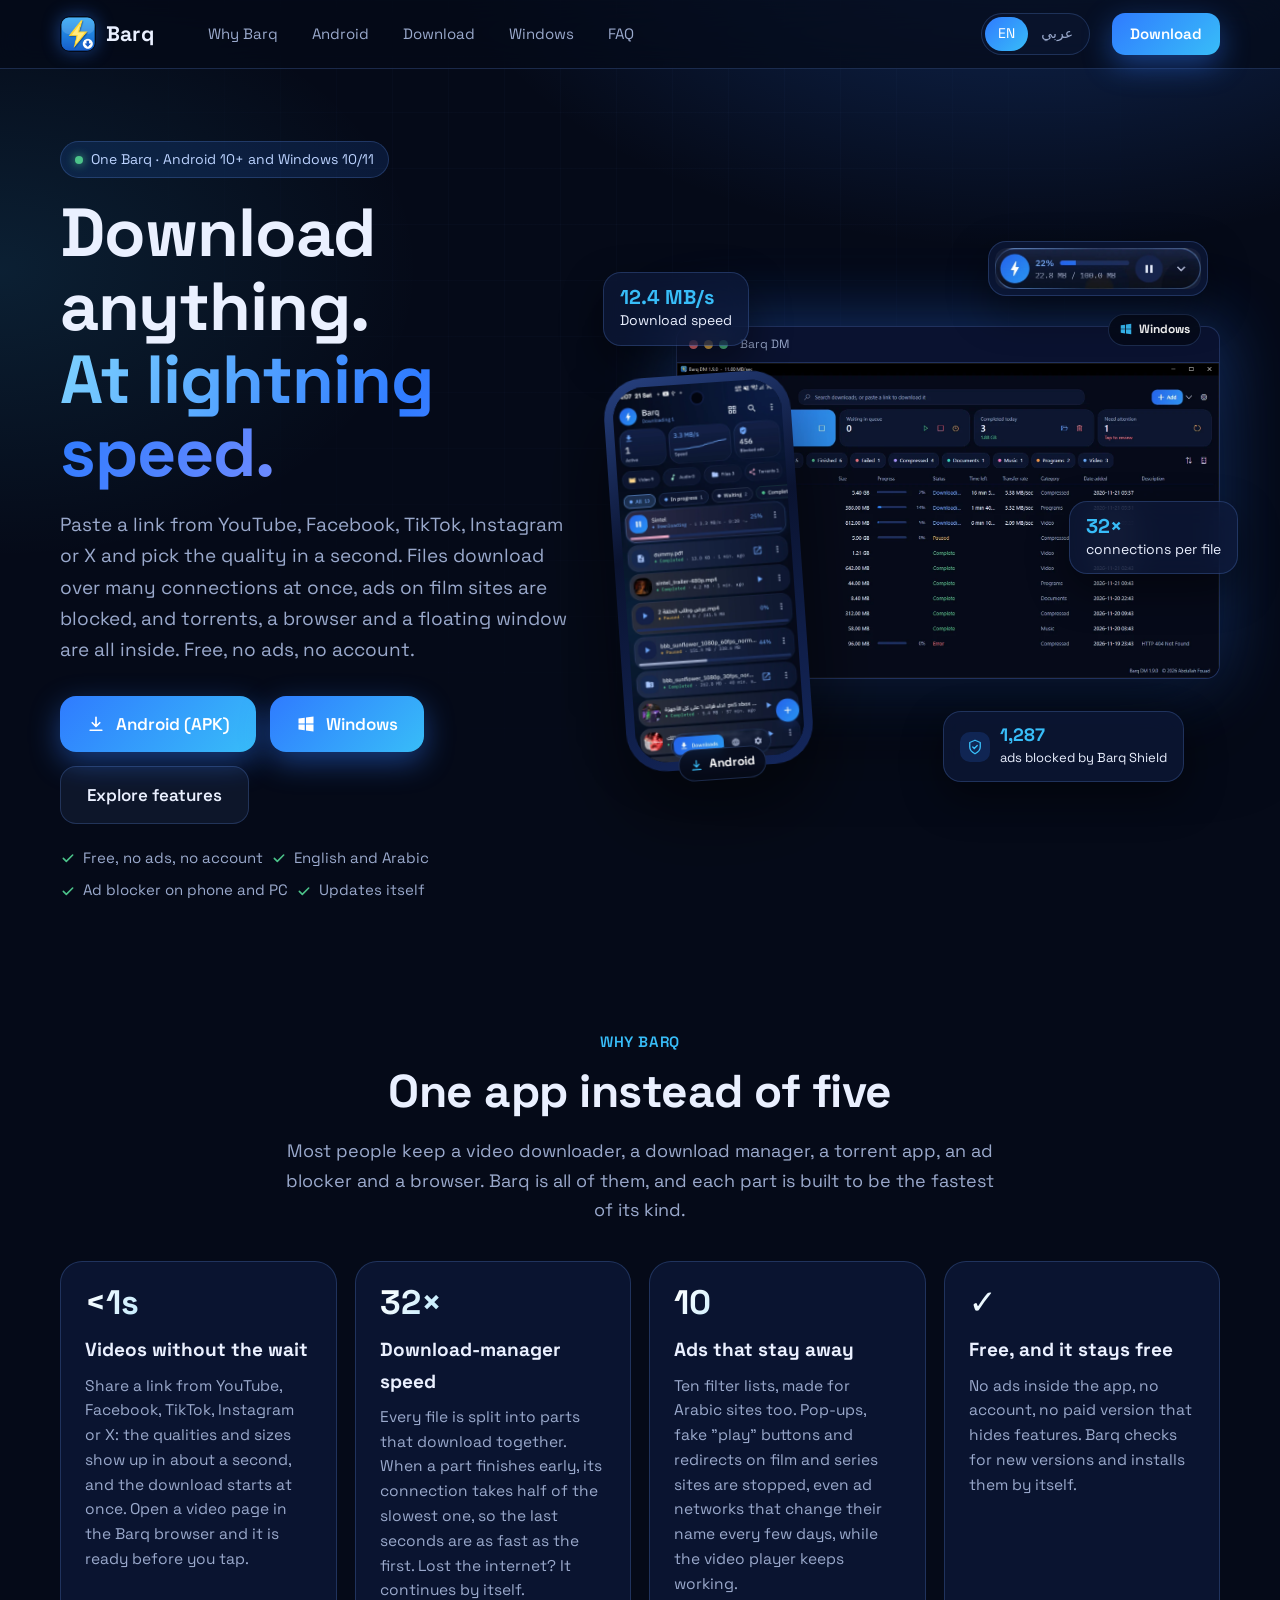
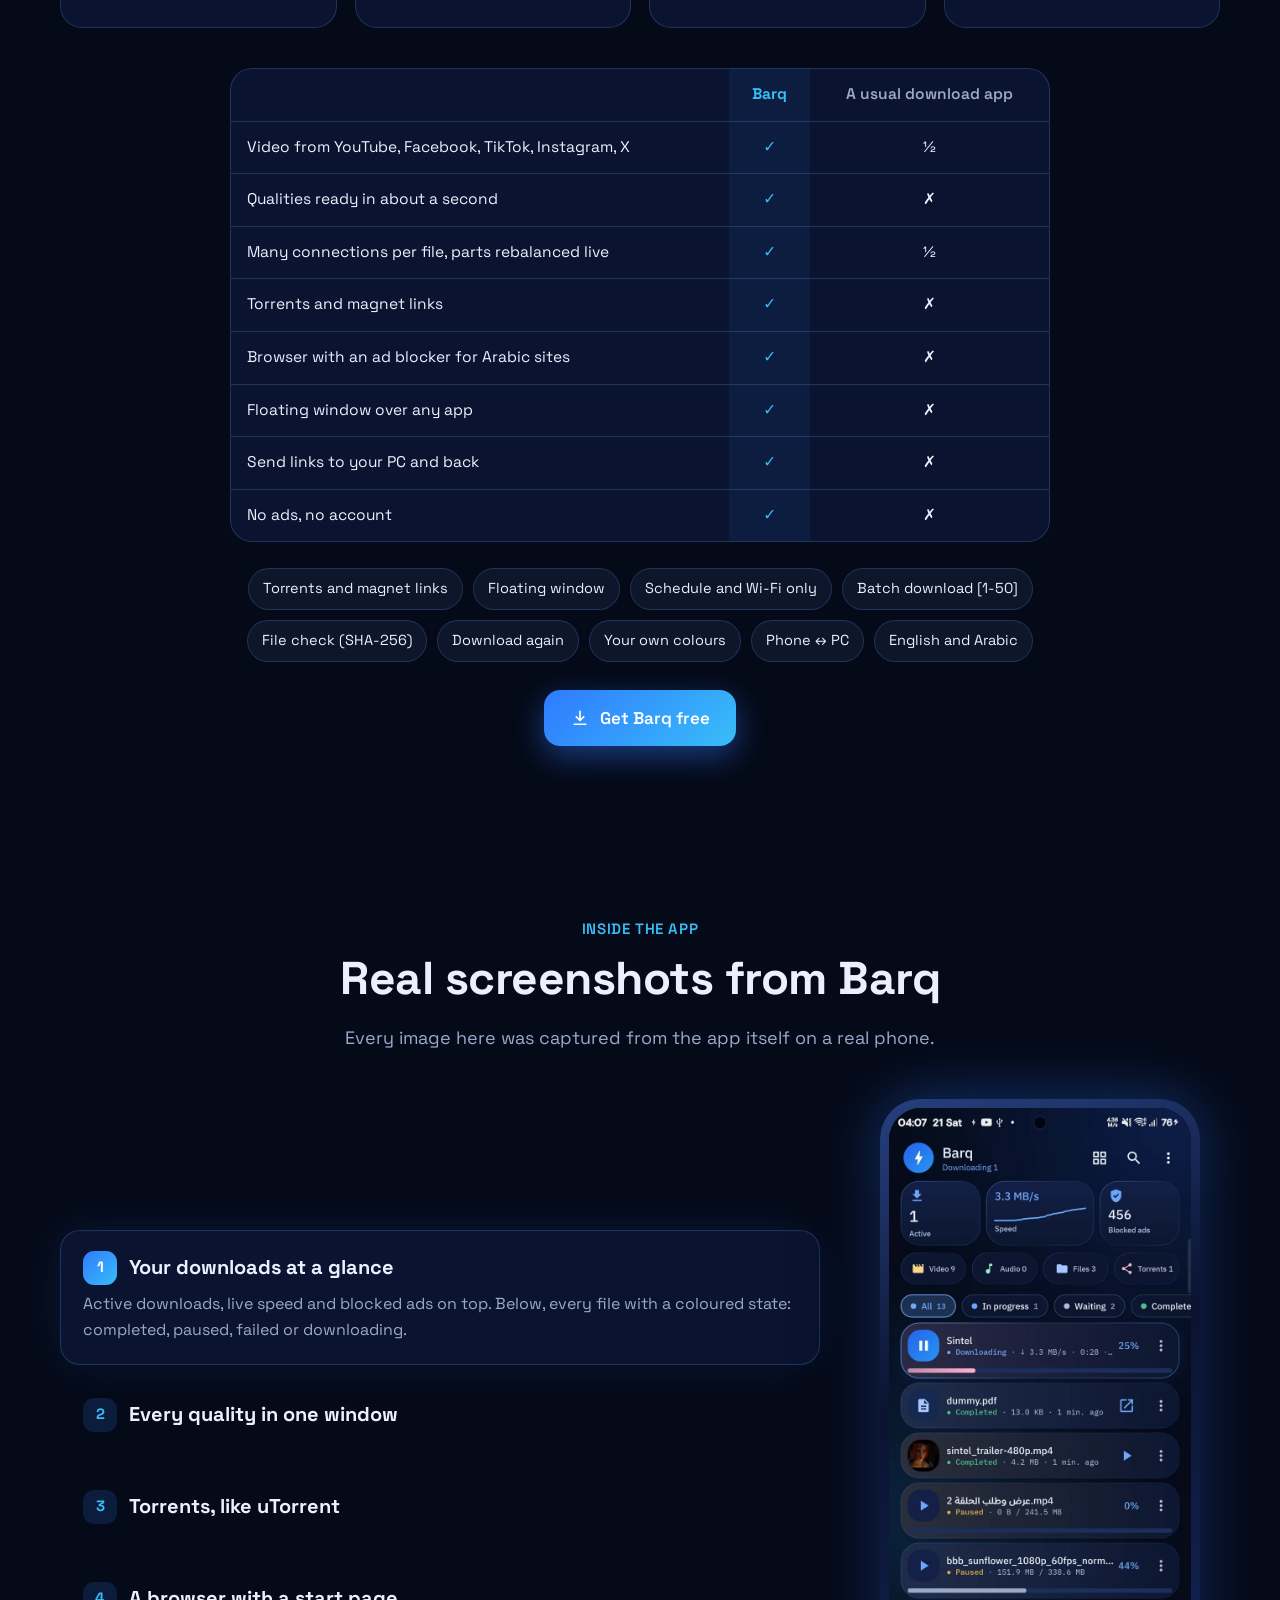
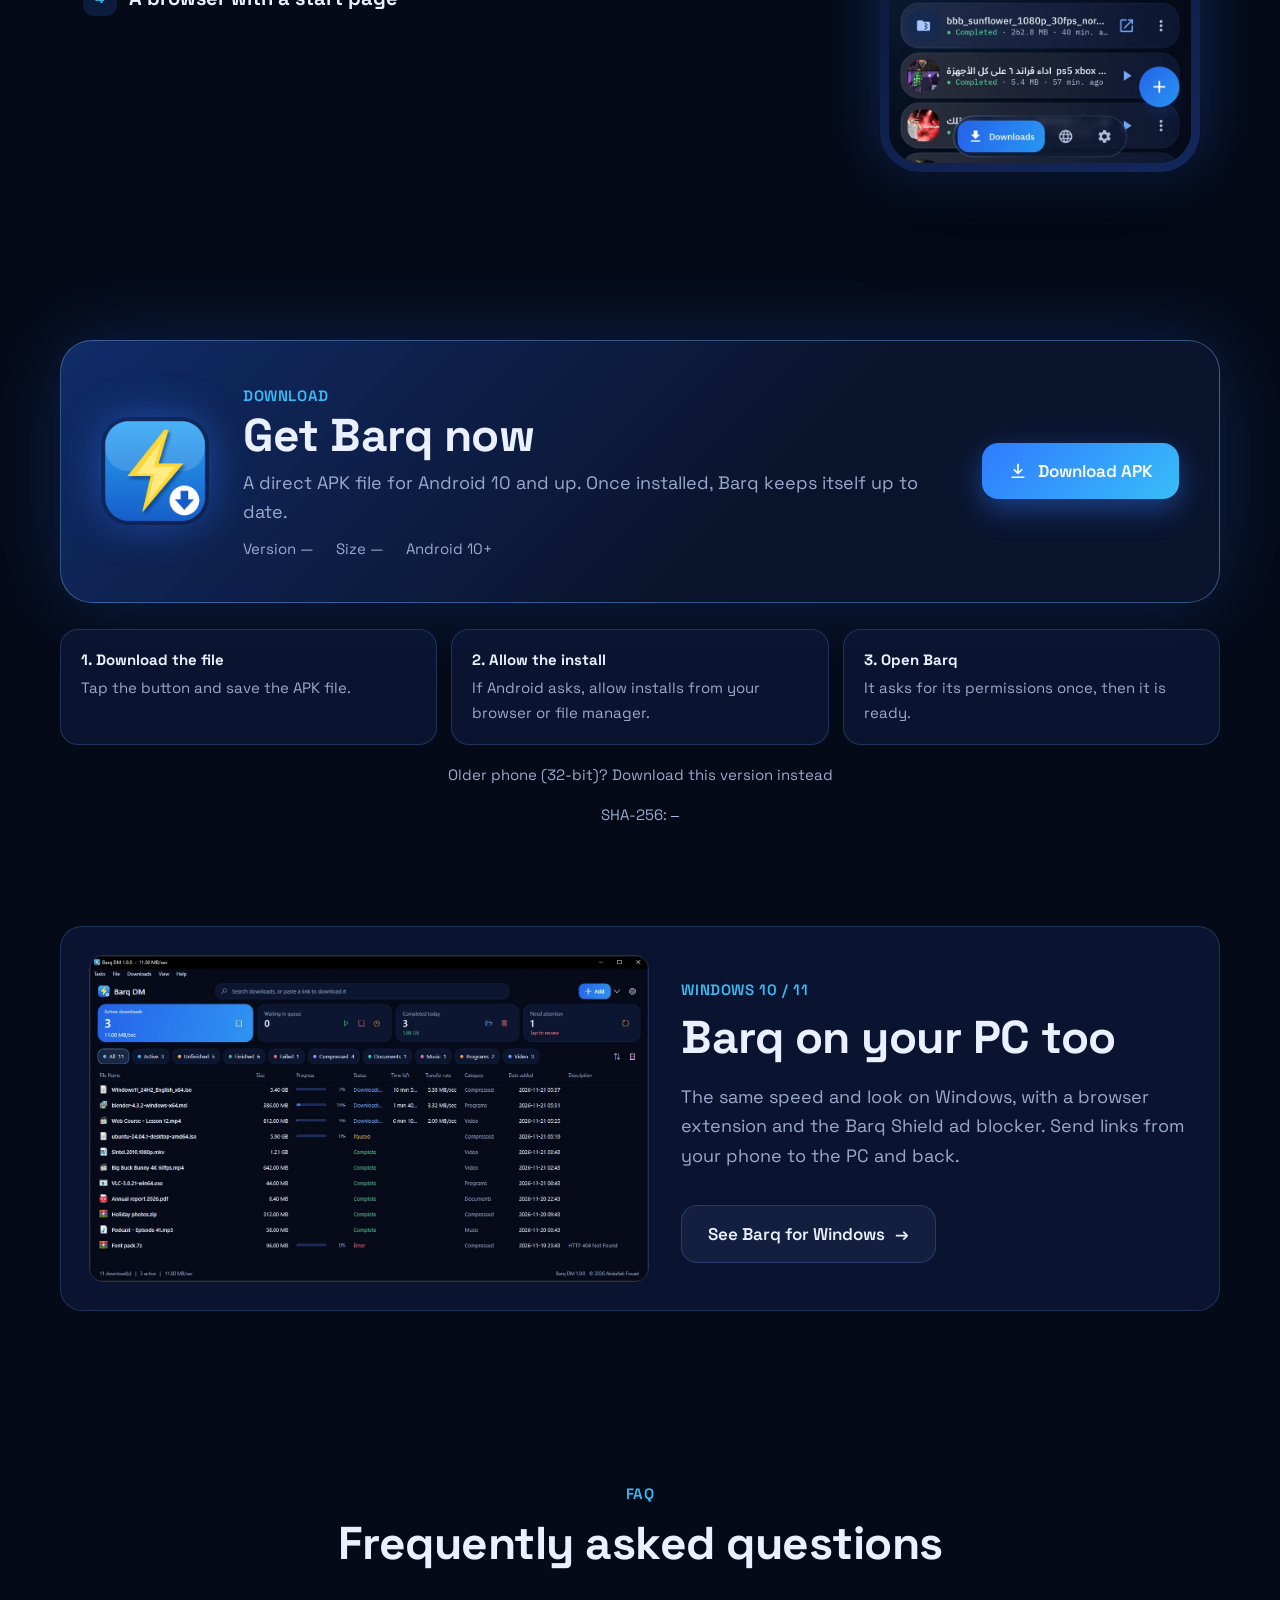
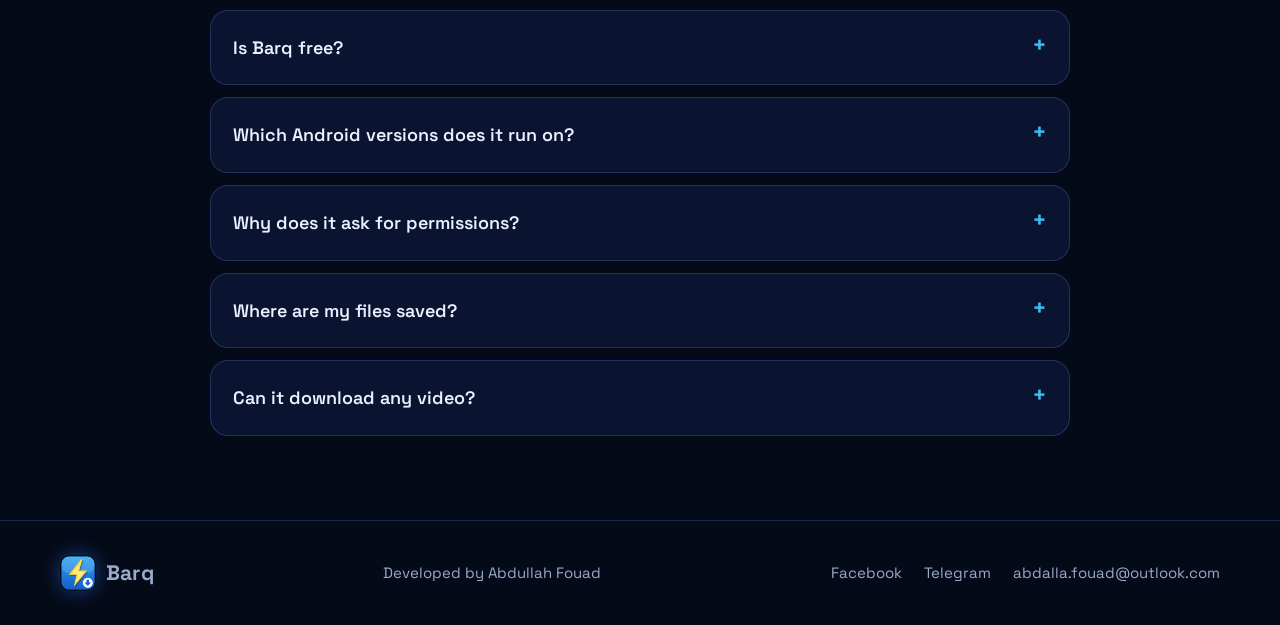
==== commit 33fbf359: "Site: a shorter home page (5 sections), Windows and Phone + PC on their own page Removed the repeate" ====
--- a/index.html
+++ b/index.html
@@ -15,7 +15,7 @@
 <link rel="preconnect" href="https://fonts.googleapis.com">
 <link rel="preconnect" href="https://fonts.gstatic.com" crossorigin>
 <link rel="stylesheet" href="https://fonts.googleapis.com/css2?family=Cairo:wght@400;600;700&family=Space+Grotesk:wght@400;500;600;700&display=swap">
-<link rel="stylesheet" href="assets/css/style.css?v=0911">
+<link rel="stylesheet" href="assets/css/style.css?v=0912">
 </head>
 <body>
 <div class="bg-fx" aria-hidden="true"></div>
@@ -44,13 +44,11 @@
   <div class="wrap">
     <a class="brand" href="#top" aria-label="Barq"><img src="assets/img/logo.png" alt="" width="36" height="36"><span>Barq</span></a>
     <nav class="nav-links" aria-label="Main">
-      <a href="#why" data-i="nav.why">Why Barq</a>
-      <a href="#features" data-i="nav.features">Features</a>
-      <a href="#showcase" data-i="nav.showcase">Android</a>
-      <a href="#windows" data-i="nav.windows">Windows</a>
-      <a href="#shield" data-i="nav.shield">Shield</a>
-      <a href="#link" data-i="nav.link">Phone + PC</a>
-      <a href="#faq" data-i="nav.faq">FAQ</a>
+      <a href="index.html#why" data-i="nav.why">Why Barq</a>
+      <a href="index.html#showcase" data-i="nav.showcase">Android</a>
+      <a href="index.html#download" data-i="nav.download">Download</a>
+      <a href="windows.html" data-i="nav.windows">Windows</a>
+      <a href="index.html#faq" data-i="nav.faq">FAQ</a>
     </nav>
     <span class="spacer"></span>
     <div class="lang" role="group" aria-label="Language">
@@ -71,8 +69,8 @@
         <p class="lead" data-i="hero.lead">Paste a link from YouTube, Facebook, TikTok, Instagram or X and pick the quality in a second. Files download over many connections at once, ads on film sites are blocked, and torrents, a browser and a floating window are all inside. Free, no ads, no account.</p>
         <div class="cta">
           <a class="btn btn-primary" href="#download"><svg><use href="#i-dl"/></svg><span data-i="hero.dl">Android (APK)</span></a>
-          <a class="btn btn-primary" href="#windows"><svg><use href="#i-win"/></svg><span data-i="hero.win">Windows</span></a>
-          <a class="btn btn-ghost" href="#features" data-i="hero.more">Explore features</a>
+          <a class="btn btn-primary" href="windows.html"><svg><use href="#i-win"/></svg><span data-i="hero.win">Windows</span></a>
+          <a class="btn btn-ghost" href="#why" data-i="hero.more">Explore features</a>
         </div>
         <div class="chips">
           <span><svg><use href="#i-check"/></svg><span data-i="chip.1">Free, no ads, no account</span></span>
@@ -106,16 +104,6 @@
     </div>
   </section>
 
-  <!-- stats -->
-  <div class="stats">
-    <div class="wrap rv">
-      <div class="stat"><b>2</b><span data-i="stat.1">platforms: Android and Windows</span></div>
-      <div class="stat"><b>32</b><span data-i="stat.2">connections per file on the PC</span></div>
-      <div class="stat"><b>&lt;1s</b><span data-i="stat.3">to read a video's qualities</span></div>
-      <div class="stat"><b>10</b><span data-i="stat.4">filter lists in Barq Shield</span></div>
-    </div>
-  </div>
-
   <!-- why Barq -->
   <section id="why">
     <div class="wrap">
@@ -146,6 +134,11 @@
           </tbody>
         </table>
       </div>
+      <div class="more rv">
+        <span data-i="more.1">Torrents and magnet links</span><span data-i="more.2">Floating window</span><span data-i="more.3">Schedule and Wi-Fi only</span>
+        <span data-i="more.4">Batch download [1-50]</span><span data-i="more.5">File check (SHA-256)</span><span data-i="more.6">Download again</span>
+        <span data-i="more.7">Your own colours</span><span data-i="more.8">Phone ↔ PC</span><span data-i="more.9">English and Arabic</span>
+      </div>
       <div class="center rv" style="margin-top:28px"><a class="btn btn-primary" href="#download"><svg><use href="#i-dl"/></svg><span data-i="why.cta">Get Barq free</span></a></div>
     </div>
   </section>
@@ -161,190 +154,16 @@
       <div class="show rv">
         <div class="tabs" role="tablist">
           <button class="tab" role="tab" aria-selected="true"><h3><em>1</em><span data-i="t1.h">Your downloads at a glance</span></h3><p data-i="t1.p">Active downloads, live speed and blocked ads on top. Below, every file with a coloured state: completed, paused, failed or downloading.</p></button>
-          <button class="tab" role="tab" aria-selected="false"><h3><em>2</em><span data-i="t6.h">Torrents, like uTorrent</span></h3><p data-i="t6.p">Open a magnet link or a .torrent file, pick the files you want, and download in order if you want to play while it downloads.</p></button>
-          <button class="tab" role="tab" aria-selected="false"><h3><em>3</em><span data-i="t7.h">Peers, trackers and sharing</span></h3><p data-i="t7.p">See live speed, peers, trackers and the share ratio. Set priorities per file, speed limits, and keep sharing after it finishes.</p></button>
+          <button class="tab" role="tab" aria-selected="false"><h3><em>2</em><span data-i="t2.h">Every quality in one window</span></h3><p data-i="t2.p">Share a video link to Barq and a compact window lists every quality with its size, from 144p to 4K. Pick MP4 or MKV, or audio only.</p></button>
+          <button class="tab" role="tab" aria-selected="false"><h3><em>3</em><span data-i="t6.h">Torrents, like uTorrent</span></h3><p data-i="t6.p">Open a magnet link or a .torrent file, pick the files you want, and download in order if you want to play while it downloads.</p></button>
           <button class="tab" role="tab" aria-selected="false"><h3><em>4</em><span data-i="t8.h">A browser with a start page</span></h3><p data-i="t8.p">Quick sites, your latest downloads and recent pages. The download button shows up only on pages with a playing video.</p></button>
-          <button class="tab" role="tab" aria-selected="false"><h3><em>5</em><span data-i="t2.h">Every quality in one window</span></h3><p data-i="t2.p">Share a video link to Barq and a compact window lists every quality with its size, from 144p to 4K. Pick MP4 or MKV, or audio only.</p></button>
-          <button class="tab" role="tab" aria-selected="false"><h3><em>6</em><span data-i="t3.h">Smart downloading</span></h3><p data-i="t3.p">Schedule downloads for set hours, sort files into folders by type, set a speed limit in one tap, and download on Wi-Fi only.</p></button>
-          <button class="tab" role="tab" aria-selected="false"><h3><em>7</em><span data-i="t4.h">Settings that make sense</span></h3><p data-i="t4.p">Each section is one clear row with its current value underneath, so you rarely need to open a page to know where things stand.</p></button>
         </div>
         <div class="phone-col"><div class="phone"><div class="screen" id="showScreen">
           <img src="assets/img/downloads.webp" alt="Barq downloads screen with coloured filters" width="720" height="1560">
+          <img src="assets/img/video.webp" alt="Barq video quality window" width="720" height="1560" loading="lazy">
           <img src="assets/img/torrent-sheet.webp" alt="Barq torrent file picker" width="720" height="1560" loading="lazy">
-          <img src="assets/img/torrent-detail.webp" alt="Barq torrent details" width="720" height="1560" loading="lazy">
           <img src="assets/img/browser-start.webp" alt="Barq browser start page" width="720" height="1560" loading="lazy">
-          <img src="assets/img/video.webp" alt="Barq video quality window" width="720" height="1560" loading="lazy">
-          <img src="assets/img/smart.webp" alt="Barq download settings" width="720" height="1560" loading="lazy">
-          <img src="assets/img/settings.webp" alt="Barq settings" width="720" height="1560" loading="lazy">
         </div></div></div>
-      </div>
-    </div>
-  </section>
-
-  <!-- features -->
-  <section id="features">
-    <div class="wrap">
-      <div class="center rv">
-        <span class="eyebrow" data-i="ft.eyebrow">Features</span>
-        <h2 data-i="ft.h2">Everything you need in one app</h2>
-        <p class="sub" data-i="ft.sub">A strong download engine, a browser and simple controls, without the clutter.</p>
-      </div>
-      <div class="grid">
-        <article class="card rv"><div class="ic"><svg><use href="#i-bolt"/></svg></div><h3 data-i="f1.h">Fast downloads</h3><p data-i="f1.p">Each file is split into parts that download at the same time. Downloads pause, resume and retry by themselves.</p></article>
-        <article class="card rv"><div class="ic"><svg><use href="#i-video"/></svg></div><h3 data-i="f2.h">Videos from any site</h3><p data-i="f2.p">YouTube, Facebook, Instagram, TikTok, X and the players of film sites. Qualities in about a second; pick one, keep only the sound, or grab a whole playlist.</p></article>
-        <article class="card rv"><div class="ic"><svg><use href="#i-globe"/></svg></div><h3 data-i="f3.h">A browser that finds files</h3><p data-i="f3.p">Open any site in Barq: the videos and files on the page show up on the download button.</p></article>
-        <article class="card rv"><div class="ic"><svg><use href="#i-shield"/></svg></div><h3 data-i="f4.h">Ad and tracker blocking</h3><p data-i="f4.p">Ten filter lists including Arabic ones, pop-up and redirect blocking on film sites, and a Shield to turn it off for one site.</p></article>
-        <article class="card rv"><div class="ic"><svg><use href="#i-link"/></svg></div><h3 data-i="f5.h">Smart links</h3><p data-i="f5.p">Share any link to Barq: files go to the download window, pages open in the browser.</p></article>
-        <article class="card rv"><div class="ic"><svg><use href="#i-pip"/></svg></div><h3 data-i="f6.h">Floating window</h3><p data-i="f6.p">Progress, speed and a quick pause over any app, even inside the Barq browser.</p></article>
-        <article class="card rv"><div class="ic"><svg><use href="#i-wifi"/></svg></div><h3 data-i="f7.h">Never loses a download</h3><p data-i="f7.p">Lost the internet? Downloads wait and continue by themselves. Wi-Fi only and low battery rules are there too.</p></article>
-        <article class="card rv"><div class="ic"><svg><use href="#i-clock"/></svg></div><h3 data-i="f8.h">Schedule and sort</h3><p data-i="f8.p">Pick the hours downloads may run (say, at night). Files are sorted into Video, Audio, Images, Documents and Apps folders.</p></article>
-        <article class="card rv"><div class="ic"><svg><use href="#i-torrent"/></svg></div><h3 data-i="f10.h">Torrents</h3><p data-i="f10.p">Magnet links and .torrent files with a file picker, peers, trackers, speed limits and sharing, like uTorrent.</p></article>
-        <article class="card rv"><div class="ic"><svg><use href="#i-search"/></svg></div><h3 data-i="f11.h">Search or paste a link</h3><p data-i="f11.p">The Downloads search box also takes a link: a file downloads, a page opens in the browser. Nothing found? Search Google in one tap.</p></article>
-        <article class="card rv"><div class="ic"><svg><use href="#i-update"/></svg></div><h3 data-i="f12.h">Light and always up to date</h3><p data-i="f12.p">A Light mode for weak phones, and new versions that download and install by themselves.</p></article>
-        <article class="card rv"><div class="ic"><svg><use href="#i-sliders"/></svg></div><h3 data-i="f9.h">Make it yours</h3><p data-i="f9.p">App colour, animations, corners, text size and the bottom bar all have a setting.</p></article>
-      </div>
-    </div>
-  </section>
-
-  <!-- in action -->
-  <section style="padding-top:0">
-    <div class="wrap">
-      <div class="center rv"><span class="eyebrow" data-i="band.eyebrow">In action</span></div>
-      <div class="grid" style="grid-template-columns:repeat(2,1fr);margin-top:24px">
-        <article class="card rv"><h3 data-i="b1.h">The floating window</h3><p data-i="b1.p" style="margin-bottom:16px">Follow progress and size, and pause with one tap, above any app.</p><img src="assets/img/capsule.webp" alt="Barq floating download window" width="900" height="185" loading="lazy" style="border-radius:18px;border:1px solid var(--line)"></article>
-        <article class="card rv"><h3 data-i="b2.h">The built-in browser</h3><p data-i="b2.p" style="margin-bottom:16px">A start page with your favourite sites, an ad blocker and a download button that finds files.</p><img src="assets/img/browser.webp" alt="Barq browser start page" width="720" height="734" loading="lazy" style="border-radius:18px;border:1px solid var(--line)"></article>
-      </div>
-    </div>
-  </section>
-
-  <!-- animated demos -->
-  <section id="demos">
-    <div class="wrap">
-      <div class="center rv">
-        <span class="eyebrow" data-i="dm.eyebrow">How it works</span>
-        <h2 data-i="dm.h2">See it in motion</h2>
-        <p class="sub" data-i="dm.sub">Six short loops that show the main ideas on the phone and on the PC. They are animations drawn for this page; the real screenshots are in the Android and Windows sections.</p>
-      </div>
-      <div class="demos">
-
-        <article class="demo rv">
-          <div class="stage d-paste" aria-hidden="true">
-            <div class="urlbar"><svg><use href="#i-link"/></svg><span class="typed">https://site.com/video.mp4</span></div>
-            <div class="pbar"><i></i></div>
-            <div class="pct"><span class="n"></span></div>
-            <div class="chips"><b>Paste</b><b>Share</b><b>Magnet</b><b>Search</b></div>
-          </div>
-          <div class="plat"><span>Android</span></div>
-          <h3 data-i="d1.h">Four ways to download</h3>
-          <p data-i="d1.p">Paste a link in the + button or in the search box, share it from another app, open a magnet, or search Google when nothing matches.</p>
-        </article>
-
-        <article class="demo rv">
-          <div class="stage d-browser" aria-hidden="true">
-            <div class="addr"><svg><use href="#i-globe"/></svg><span>watch?v=episode-9</span></div>
-            <div class="video"><div class="play"></div><div class="prog"><i></i></div><div class="dlbtn"><svg><use href="#i-dl"/></svg></div></div>
-          </div>
-          <div class="plat"><span>Android</span><span>Windows</span></div>
-          <h3 data-i="d2.h">The button appears when there is a video</h3>
-          <p data-i="d2.p">Open the page and play the video first. Only then the download button shows, so there is no confusing button on pages without a video.</p>
-        </article>
-
-        <article class="demo rv">
-          <div class="stage d-torrent" aria-hidden="true">
-            <ul class="files">
-              <li><svg><use href="#i-check"/></svg>movie.mp4<div class="bar"><i style="--w:100%"></i></div></li>
-              <li><svg><use href="#i-check"/></svg>subs.srt<div class="bar"><i style="--w:62%"></i></div></li>
-              <li class="skip"><svg><use href="#i-check"/></svg>extras.zip<div class="bar"><i style="--w:28%"></i></div></li>
-            </ul>
-            <div class="swarm"><svg><use href="#i-bolt"/></svg><u></u><u></u><u></u><u></u><u></u></div>
-          </div>
-          <div class="plat"><span>Android</span><span>Windows</span></div>
-          <h3 data-i="d3.h">Torrents with a file picker</h3>
-          <p data-i="d3.p">Choose which files to get, watch peers connect, limit the speed, and keep sharing after it finishes.</p>
-        </article>
-
-        <article class="demo rv">
-          <div class="stage d-ads" aria-hidden="true">
-            <span class="ad a1">AD</span><span class="ad a2">AD</span><span class="ad a3">AD</span>
-            <div class="shield"><svg><use href="#i-shield"/></svg><b class="count"></b></div>
-          </div>
-          <div class="plat"><span>Android</span><span>Windows</span></div>
-          <h3 data-i="d4.h">Ads and trackers, blocked</h3>
-          <p data-i="d4.p">A live counter shows what was stopped on the page, and you can turn it off for one site from the shield.</p>
-        </article>
-
-        <article class="demo rv">
-          <div class="stage d-hand" aria-hidden="true">
-            <div class="mini-br">
-              <div class="addr"><svg><use href="#i-globe"/></svg><span>files.example.org</span></div>
-              <div class="mini-link"><svg><use href="#i-dl"/></svg><span>setup-x64.exe</span><i class="cursor"></i></div>
-            </div>
-            <div class="fly-card"><svg><use href="#i-bolt"/></svg></div>
-            <div class="mini-dm">
-              <div class="mini-dm-h"><img src="assets/img/favicon.png" alt="" width="16" height="16"><b>Barq DM</b></div>
-              <div class="segs"><i></i><i></i><i></i><i></i><i></i><i></i><i></i><i></i></div>
-              <div class="mini-meta"><span>setup-x64.exe</span><b class="spd">18.6 MB/s</b></div>
-            </div>
-          </div>
-          <div class="plat"><span>Windows</span></div>
-          <h3 data-i="d5.h">From the browser to Barq DM</h3>
-          <p data-i="d5.p">Click a download in Chrome, Edge or Firefox: the extension hands it to Barq DM, which splits it into parts that download together.</p>
-        </article>
-
-        <article class="demo rv">
-          <div class="stage d-looks" aria-hidden="true">
-            <div class="lk lk-barq">
-              <div class="lk-tiles"><i class="hot"></i><i></i><i></i><i></i></div>
-              <div class="lk-chips"><i></i><i></i><i></i><i></i><i></i></div>
-              <div class="lk-rows"><i></i><i></i><i></i><i></i></div>
-            </div>
-            <div class="lk lk-classic">
-              <div class="lk-tool"><i style="background:#3dbe7a"></i><i style="background:#3b82f6"></i><i style="background:#9ca3af"></i><i style="background:#ef6b6b"></i><i style="background:#8b7cf6"></i></div>
-              <div class="lk-body"><div class="lk-tree"><i></i><i></i><i></i><i></i><i></i></div><div class="lk-table"><i></i><i></i><i></i><i></i><i></i><i></i></div></div>
-            </div>
-            <div class="lk-label"><b class="l1">Barq</b><b class="l2">Classic</b></div>
-          </div>
-          <div class="plat"><span>Windows</span></div>
-          <h3 data-i="d6.h">Two looks, one switch</h3>
-          <p data-i="d6.p">Barq looks like the Android app; Classic is the familiar table with a toolbar. Change it in Options &gt; Themes, and your downloads stay the same.</p>
-        </article>
-
-      </div>
-    </div>
-  </section>
-
-  <!-- customise -->
-  <section id="customize" class="custom">
-    <div class="wrap">
-      <div class="rv">
-        <span class="eyebrow" data-i="cu.eyebrow">Make it yours</span>
-        <h2 data-i="cu.h2">Pick the colour of the app</h2>
-        <p class="sub" data-i="cu.sub">Blue is the default, but you can choose another colour, or dial in any colour with the slider, and the whole app follows. Try it here: this page changes colour too.</p>
-        <div class="swatches" role="group" aria-label="Accent colour">
-          <button class="sw" data-c="blue" aria-pressed="true" style="background:#2f7bff" aria-label="Blue"></button>
-          <button class="sw" data-c="violet" aria-pressed="false" style="background:#7c6bff" aria-label="Violet"></button>
-          <button class="sw" data-c="green" aria-pressed="false" style="background:#10b981" aria-label="Green"></button>
-          <button class="sw" data-c="orange" aria-pressed="false" style="background:#f97316" aria-label="Orange"></button>
-          <button class="sw" data-c="pink" aria-pressed="false" style="background:#ec4899" aria-label="Pink"></button>
-          <button class="sw rainbow" data-c="rainbow" aria-pressed="false" aria-label="Custom colour"></button>
-        </div>
-        <p class="note" data-i="cu.note">In the app: blue, violet, green, orange, pink, and a custom colour from a hue slider.</p>
-      </div>
-      <div class="stack rv">
-        <div class="shot"><img src="assets/img/accent-pink.webp" alt="Barq appearance settings with pink accent" width="720" height="704" loading="lazy"></div>
-        <div class="shot"><img src="assets/img/accent-custom.webp" alt="Barq custom colour slider" width="720" height="804" loading="lazy"></div>
-      </div>
-    </div>
-  </section>
-
-  <!-- steps -->
-  <section>
-    <div class="wrap">
-      <div class="center rv"><span class="eyebrow" data-i="st.eyebrow">How it works</span><h2 data-i="st.h2">Three steps and done</h2></div>
-      <div class="steps">
-        <div class="step rv"><h3 data-i="s1.h">Share the link</h3><p data-i="s1.p">In any app tap Share and choose Barq, or paste the link inside the app.</p></div>
-        <div class="step rv"><h3 data-i="s2.h">Pick the quality</h3><p data-i="s2.p">A small window shows the qualities with their sizes. Choose and start, or save it for later.</p></div>
-        <div class="step rv"><h3 data-i="s3.h">Relax</h3><p data-i="s3.p">Downloading carries on in the background. Your file waits in Download/Barq.</p></div>
       </div>
     </div>
   </section>
@@ -372,146 +191,18 @@
     </div>
   </section>
 
-  <!-- phone + PC -->
-  <section id="link" class="linksec">
-    <div class="wrap">
-      <div class="center rv">
-        <span class="eyebrow" data-i="lnk.eyebrow">Phone + PC</span>
-        <h2 data-i="lnk.h2">Your phone and your PC, working together</h2>
-        <p class="sub" data-i="lnk.sub">Pair Barq on Android with Barq DM on Windows once. On the same Wi-Fi, send links to the PC and bring finished files back to the phone.</p>
-      </div>
-      <div class="link-art rv">
-        <figure class="link-pc">
-          <img src="assets/img/win-phonelink.webp" alt="Barq DM, Tasks &gt; Connect a phone: the pairing QR code" width="586" height="491" loading="lazy">
-          <figcaption data-i="lnk.cap1">Barq DM: Tasks &gt; Connect a phone</figcaption>
-        </figure>
-        <div class="link-wire" aria-hidden="true"><i></i><i></i><i></i><span><svg><use href="#i-wifi"/></svg></span></div>
-        <figure class="link-phone">
-          <div class="phone"><div class="screen"><img class="only-en" src="assets/img/pclink-en.webp" alt="Barq, Settings &gt; PC link: the PC's downloads" width="540" height="1200" loading="lazy"><img class="only-ar" src="assets/img/pclink-ar.webp" alt="برق، الإعدادات ← ربط الكمبيوتر" width="540" height="1200" loading="lazy"></div></div>
-          <figcaption data-i="lnk.cap2">Barq: Settings &gt; PC link</figcaption>
-        </figure>
-      </div>
-      <div class="steps link-steps">
-        <div class="step rv"><h3 data-i="lnk.s1h">Pair with a QR code</h3><p data-i="lnk.s1p">On the PC open Tasks &gt; Connect a phone. On the phone open Settings &gt; PC link and scan the code. That is all, once.</p></div>
-        <div class="step rv"><h3 data-i="lnk.s2h">Send links to the PC</h3><p data-i="lnk.s2p">Found a big file on the phone? Tap "PC" in the share window or "Send to" in the + sheet, and Barq DM downloads it on the PC.</p></div>
-        <div class="step rv"><h3 data-i="lnk.s3h">Bring files to the phone</h3><p data-i="lnk.s3p">See the PC's downloads live, and tap "Get" on a finished file to copy it to the phone over Wi-Fi, with resume.</p></div>
-      </div>
-      <p class="note center rv" data-i="lnk.safe">Safe by design: only the phone that scanned the code can talk to Barq DM, every request is signed with its key, and nothing leaves your Wi-Fi.</p>
-    </div>
-  </section>
-
-  <!-- windows -->
-  <section id="windows" class="dl">
-    <div class="wrap">
-      <div class="center rv">
-        <span class="eyebrow" data-i="w.eyebrow">Barq for Windows</span>
-        <h2 data-i="w.h2">The same Barq on your PC</h2>
-        <p class="sub" data-i="w.sub">Barq DM brings the same look and the same speed to Windows, with a browser extension that takes your downloads.</p>
-      </div>
-      <!-- real screenshots of the Windows app -->
-      <div class="wshow rv">
-        <div class="wtabs" role="tablist">
-          <button class="wtab" role="tab" aria-selected="true"><em>1</em><span data-i="wt1.h">Everything at a glance</span></button>
-          <button class="wtab" role="tab" aria-selected="false"><em>2</em><span data-i="wt2.h">Add a link</span></button>
-          <button class="wtab" role="tab" aria-selected="false"><em>3</em><span data-i="wt3.h">Live progress</span></button>
-          <button class="wtab" role="tab" aria-selected="false"><em>4</em><span data-i="wt4.h">Done in one click</span></button>
-          <button class="wtab" role="tab" aria-selected="false"><em>5</em><span data-i="wt5.h">Light mode</span></button>
-          <button class="wtab" role="tab" aria-selected="false"><em>6</em><span data-i="wt6.h">In Arabic</span></button>
-        </div>
-        <div class="wstage">
-          <img class="wbg" src="assets/img/win-barq-dark-main.webp" alt="" aria-hidden="true" width="1366" height="793" loading="lazy">
-          <img class="full" src="assets/img/win-barq-dark-main.webp" alt="Barq DM main window: tiles, filters and the download list" width="1366" height="793" loading="lazy">
-          <img class="dlg" src="assets/img/win-barq-dark-fileinfo.webp" alt="Barq DM Download File Info window" width="626" height="455" loading="lazy">
-          <img class="dlg" src="assets/img/win-barq-dark-progress.webp" alt="Barq DM progress window with connections" width="646" height="590" loading="lazy">
-          <img class="dlg" src="assets/img/win-barq-dark-complete.webp" alt="Barq DM download complete window" width="546" height="389" loading="lazy">
-          <img class="full" src="assets/img/win-barq-light-main.webp" alt="Barq DM in light mode" width="1366" height="793" loading="lazy">
-          <img class="full" src="assets/img/win-barq-ar-main.webp" alt="Barq DM in Arabic" width="1366" height="793" loading="lazy">
-        </div>
-        <div class="wcaps">
-          <p data-i="wt1.p">Live speed and active downloads on top, coloured filters with counts, and a search box that also takes a link: paste it and the download starts.</p>
-          <p data-i="wt2.p">Paste a link (or let the browser extension send it): Barq DM shows the name, the size and the category, and puts the file in the right folder.</p>
-          <p data-i="wt3.p">Every file is split into up to 32 parts that download together. You see each connection, the speed and the time left, and you can pause and resume at any time.</p>
-          <p data-i="wt4.p">When a download finishes, a small window lets you open the file or its folder straight away, or copy the link.</p>
-          <p data-i="wt5.p">Light and dark follow Windows by default, and the accent colour can follow Windows too or be your own.</p>
-          <p data-i="wt6.p">The whole program is in English and Arabic, and the layout flips to right-to-left on its own.</p>
-        </div>
-      </div>
-
-      <!-- two looks -->
-      <div class="looks rv">
-        <div class="looks-text">
-          <span class="eyebrow" data-i="lk.eyebrow">Two looks, one program</span>
-          <h3 data-i="lk.h">Barq or Classic: you choose</h3>
-          <p data-i="lk.p">Barq DM has two faces. <b>Barq</b> looks like the Android app: tiles, filters and cards. <b>Classic</b> is the well-known table with menus, a toolbar and a category tree. Downloads, queues and settings are the same in both.</p>
-          <div class="look-sw" role="group" aria-label="Look">
-            <button type="button" class="lookbtn" data-look="win-barq-dark-main" aria-pressed="true" data-i="lk.b1">Barq · dark</button>
-            <button type="button" class="lookbtn" data-look="win-barq-light-main" aria-pressed="false" data-i="lk.b2">Barq · light</button>
-            <button type="button" class="lookbtn" data-look="win-classic-light-main" aria-pressed="false" data-i="lk.b3">Classic · light</button>
-            <button type="button" class="lookbtn" data-look="win-classic-dark-main" aria-pressed="false" data-i="lk.b4">Classic · dark</button>
-          </div>
-          <ol class="look-steps">
-            <li data-i="lk.s1">Open Options (the gear at the top, or Tasks &gt; Options).</li>
-            <li data-i="lk.s2">Go to the Themes tab.</li>
-            <li data-i="lk.s3">Pick Barq or Classic, then light, dark or same as Windows.</li>
-            <li data-i="lk.s4">Press OK: Barq DM restarts in the new look, and running downloads carry on.</li>
-          </ol>
-        </div>
-        <div class="looks-art">
-          <div class="lookstage"><img id="lookImg" src="assets/img/win-barq-dark-main.webp" alt="Barq DM look" width="1366" height="793" loading="lazy"></div>
-          <img class="themes-shot" src="assets/img/win-barq-dark-themes.webp" alt="Barq DM Options, Themes tab: Barq or Classic" width="546" height="713" loading="lazy">
-        </div>
-      </div>
-
-      <!-- Barq Shield -->
-      <div class="shieldx rv" id="shield">
-        <div class="shx-text">
-          <span class="eyebrow" data-i="sx.eyebrow">Barq Shield</span>
-          <h3 data-i="sx.h">An ad blocker inside the extension</h3>
-          <p data-i="sx.p">The Barq DM extension for Chrome, Edge and Firefox comes with Barq Shield. It blocks ads, trackers and pop-ups on every site, and hides the empty boxes they leave behind.</p>
-          <ul class="shx-list">
-            <li data-i="sx.l1">9 well-known filter lists: EasyList, EasyList Arabic, uBlock filters, EasyPrivacy and more, about 18,000 rules.</li>
-            <li data-i="sx.l2">The lists update themselves once a day, and only the lists that changed are downloaded.</li>
-            <li data-i="sx.l3">Stops pop-up windows and invisible layers that open an ad wherever you click.</li>
-            <li data-i="sx.l4">"Block an element": click anything on a page to hide it, and it stays hidden.</li>
-            <li data-i="sx.l5">Pause it on one site, add your own filters, and skip YouTube ads (experimental).</li>
-          </ul>
-          <p class="shx-how" data-i="sx.how">To turn it on: click the Barq DM button in the browser toolbar, open the Shield tab and press the power button.</p>
-        </div>
-        <div class="shx-art">
-          <div class="ba" id="ba">
-            <img class="ba-after" src="assets/img/shield-after.webp" alt="The same page with Barq Shield on: no ads" width="1280" height="800" loading="lazy">
-            <div class="ba-before"><img src="assets/img/shield-before.webp" alt="A news page with ads, Barq Shield off" width="1280" height="800" loading="lazy"></div>
-            <span class="ba-tag t1" data-i="sx.off">Shield off</span><span class="ba-tag t2" data-i="sx.on">Shield on</span>
-            <input class="ba-range" type="range" min="0" max="100" value="50" aria-label="Compare">
-            <i class="ba-line"></i>
-          </div>
-          <img class="shx-pop only-en" src="assets/img/shield-popup-en.webp" alt="Barq Shield in the extension popup: 10 blocked on this page" width="380" height="614" loading="lazy">
-          <img class="shx-pop only-ar" src="assets/img/shield-popup-ar.webp" alt="Barq Shield in the extension popup" width="380" height="633" loading="lazy">
-        </div>
-      </div>
-
-      <div class="wfeat rv">
-        <article class="card"><div class="ic"><svg><use href="#i-bolt"/></svg></div><h3 data-i="w1.h">Many connections</h3><p data-i="w1.p">Files are split into parts that download together and resume after a cut or a restart.</p></article>
-        <article class="card"><div class="ic"><svg><use href="#i-globe"/></svg></div><h3 data-i="w2.h">Browser extension</h3><p data-i="w2.p">For Chrome, Edge and Firefox: Barq DM takes the downloads, the videos and the magnet links of the page.</p></article>
-        <article class="card"><div class="ic"><svg><use href="#i-shield"/></svg></div><h3 data-i="w5.h">Barq Shield</h3><p data-i="w5.p">Ads, trackers and pop-ups blocked in the browser with 9 filter lists that update themselves.</p></article>
-        <article class="card"><div class="ic"><svg><use href="#i-video"/></svg></div><h3 data-i="w3.h">Video and torrents</h3><p data-i="w3.p">Videos from popular sites in the quality you pick, magnet links and .torrent files.</p></article>
-        <article class="card"><div class="ic"><svg><use href="#i-clock"/></svg></div><h3 data-i="w6.h">Queues and scheduler</h3><p data-i="w6.p">Start downloads at night, limit the speed, and let Barq DM shut the PC down when it is done.</p></article>
-        <article class="card"><div class="ic"><svg><use href="#i-update"/></svg></div><h3 data-i="w4.h">Updates itself</h3><p data-i="w4.p">Barq DM checks for new versions once a day and installs them after you agree, checked with SHA-256.</p></article>
-      </div>
-      <div class="box rv" style="margin-top:26px">
-        <img class="logo" src="assets/img/logo.png" alt="Barq DM icon" width="108" height="108">
+  <!-- Barq on the PC -->
+  <section id="pc" style="padding-top:0">
+    <div class="wrap">
+      <a class="pc-card rv" href="windows.html">
+        <img src="assets/img/win-barq-dark-main.webp" alt="Barq DM for Windows" width="1366" height="793" loading="lazy">
         <div>
-          <span class="eyebrow" data-i="w.dl.eyebrow">Download for Windows</span>
-          <h2 data-i="w.dl.h2">Get Barq DM</h2>
-          <p class="sub" style="margin:0" data-i="w.dl.sub">Installer or portable copy. Windows 10 and 11, 64-bit.</p>
-          <div class="meta"><span><span data-i="dl.ver">Version</span> <span id="winVer">1.10.0</span></span><span><span data-i="dl.size">Size</span> <span id="winSize" dir="ltr">101 MB</span></span><span data-i="w.req">Windows 10 / 11</span></div>
-        </div>
-        <div class="wbtns">
-          <a class="btn btn-primary" id="winBtn" href="https://github.com/abdallafouad96/barq-dm-windows-releases/releases/latest"><svg><use href="#i-win"/></svg><span data-i="w.btn">Download for Windows</span></a>
-          <a class="btn btn-ghost" id="winZip" href="https://github.com/abdallafouad96/barq-dm-windows-releases/releases/latest" data-i="w.zip">Portable (zip)</a>
-        </div>
-      </div>
-      <p class="note center rv" style="margin-top:18px"><a href="https://github.com/abdallafouad96/barq-dm-windows-releases/releases" data-i="w.all">All versions and SHA-256 checksums</a></p>
+          <span class="eyebrow" data-i="pc.eyebrow">Windows 10 / 11</span>
+          <h2 data-i="pc.h2">Barq on your PC too</h2>
+          <p class="sub" data-i="pc.p">The same speed and look on Windows, with a browser extension and the Barq Shield ad blocker. Send links from your phone to the PC and back.</p>
+          <span class="btn btn-ghost"><span data-i="pc.btn">See Barq for Windows</span> <span aria-hidden="true">→</span></span>
+        </div>
+      </a>
     </div>
   </section>
 
@@ -520,16 +211,17 @@
     <div class="wrap">
       <div class="center rv"><span class="eyebrow" data-i="fq.eyebrow">FAQ</span><h2 data-i="fq.h2">Frequently asked questions</h2></div>
       <div class="faq rv">
-        <details open><summary><span data-i="q1">Is Barq free?</span></summary><p data-i="a1">Yes, the app is free.</p></details>
+        <details><summary><span data-i="q1">Is Barq free?</span></summary><p data-i="a1">Yes. No ads, no account and no paid version. If you like it, you can support it from Settings &gt; About.</p></details>
         <details><summary><span data-i="q2">Which Android versions does it run on?</span></summary><p data-i="a2">Android 10 and newer.</p></details>
         <details><summary><span data-i="q3">Why does it ask for permissions?</span></summary><p data-i="a3">Notifications show progress, display over other apps is for the floating window, photos and videos let it show previews, and the battery exemption lets long downloads finish. It asks once at the start, and you can change them in your phone's settings.</p></details>
         <details><summary><span data-i="q4">Where are my files saved?</span></summary><p data-i="a4">In Download/Barq on your internal storage, sorted into folders by type (video, audio, images and so on). You can turn the sorting off in Settings.</p></details>
         <details><summary><span data-i="q5">Can it download any video?</span></summary><p data-i="a5">Public videos from popular sites, yes. Content protected by DRM, or videos that need you to sign in, may not download.</p></details>
-        <details><summary><span data-i="q6">Is the app available in Arabic?</span></summary><p data-i="a6">Yes. The app and this site are in English and Arabic, and the layout flips to right-to-left on its own.</p></details>
       </div>
     </div>
   </section>
 </main>
+
+<a class="sticky-dl" href="#download"><svg><use href="#i-dl"/></svg><span data-i="sticky.dl">Get Barq free</span></a>
 
 <footer>
   <div class="wrap">
@@ -543,7 +235,7 @@
   </div>
 </footer>
 
-<script src="assets/js/main.js?v=0911"></script>
+<script src="assets/js/main.js?v=0912"></script>
 <script>
 /* Android: the newest release on GitHub gives the version, the size and the checksum, so the page never goes stale. */
 fetch("https://api.github.com/repos/abdallafouad96/barq/releases/latest").then(function (r) { return r.ok ? r.json() : null; }).then(function (j) {
@@ -558,18 +250,7 @@
     } else if (/armeabi/i.test(a.name)) document.getElementById("apk32").href = a.browser_download_url;
   });
 }).catch(function () {});
-/* Windows: the newest release on GitHub gives the direct links, the version and the size. */
-fetch("https://api.github.com/repos/abdallafouad96/barq-dm-windows-releases/releases/latest").then(function (r) { return r.ok ? r.json() : null; }).then(function (j) {
-  if (!j || !j.assets) return;
-  var v = String(j.tag_name || "").replace(/^v/i, "");
-  if (v) document.getElementById("winVer").textContent = v;
-  j.assets.forEach(function (a) {
-    if (/^BarqDM-Setup-.*\.exe$/i.test(a.name)) {
-      document.getElementById("winBtn").href = a.browser_download_url;
-      document.getElementById("winSize").textContent = Math.round(a.size / 1048576) + " MB";
-    } else if (/^BarqDM-Portable-.*\.zip$/i.test(a.name)) document.getElementById("winZip").href = a.browser_download_url;
-  });
-}).catch(function () {});
+
 </script>
 </body>
 </html>
--- a/assets/css/style.css
+++ b/assets/css/style.css
@@ -474,3 +474,26 @@
 .cmp .me { color: var(--accent2); font-weight: 700; background: rgba(47,123,255,.08); }
 @media (max-width: 980px) { .why { grid-template-columns: repeat(2, 1fr); } }
 @media (max-width: 560px) { .why { grid-template-columns: 1fr; } .cmp th, .cmp td { padding: 11px 10px; font-size: 14px; } }
+
+/* other features in one line */
+.more { display: flex; flex-wrap: wrap; justify-content: center; gap: 10px; margin: 26px auto 0; max-width: 900px; }
+.more span { padding: 8px 14px; border-radius: 99px; background: rgba(110,160,255,.08); border: 1px solid var(--line); color: var(--fg); font-size: 14.5px; }
+
+/* Barq on the PC: one card that leads to windows.html */
+.pc-card { display: grid; grid-template-columns: 1.1fr 1fr; gap: 32px; align-items: center; padding: 28px; border-radius: var(--radius);
+  background: var(--panel); border: 1px solid var(--line); color: inherit; text-decoration: none; transition: border-color .2s, transform .2s; }
+.pc-card:hover { border-color: var(--accent2); transform: translateY(-2px); }
+.pc-card img { width: 100%; height: auto; border-radius: 14px; border: 1px solid var(--line); }
+.pc-card h2 { margin: 8px 0 10px; }
+.pc-card .btn { margin-top: 16px; }
+@media (max-width: 820px) { .pc-card { grid-template-columns: 1fr; padding: 18px; gap: 18px; } }
+
+/* phones: the download button stays at hand while scrolling */
+.sticky-dl { display: none; }
+@media (max-width: 720px) {
+  .sticky-dl { display: flex; align-items: center; justify-content: center; gap: 8px; position: fixed; left: 16px; right: 16px; bottom: 14px; z-index: 40;
+    padding: 14px; border-radius: 16px; color: #fff; font-weight: 700; text-decoration: none;
+    background: linear-gradient(135deg, var(--accent), var(--accent2)); box-shadow: 0 10px 30px var(--glow); }
+  .sticky-dl svg { width: 20px; height: 20px; fill: currentColor; }
+  footer { padding-bottom: 84px; }
+}
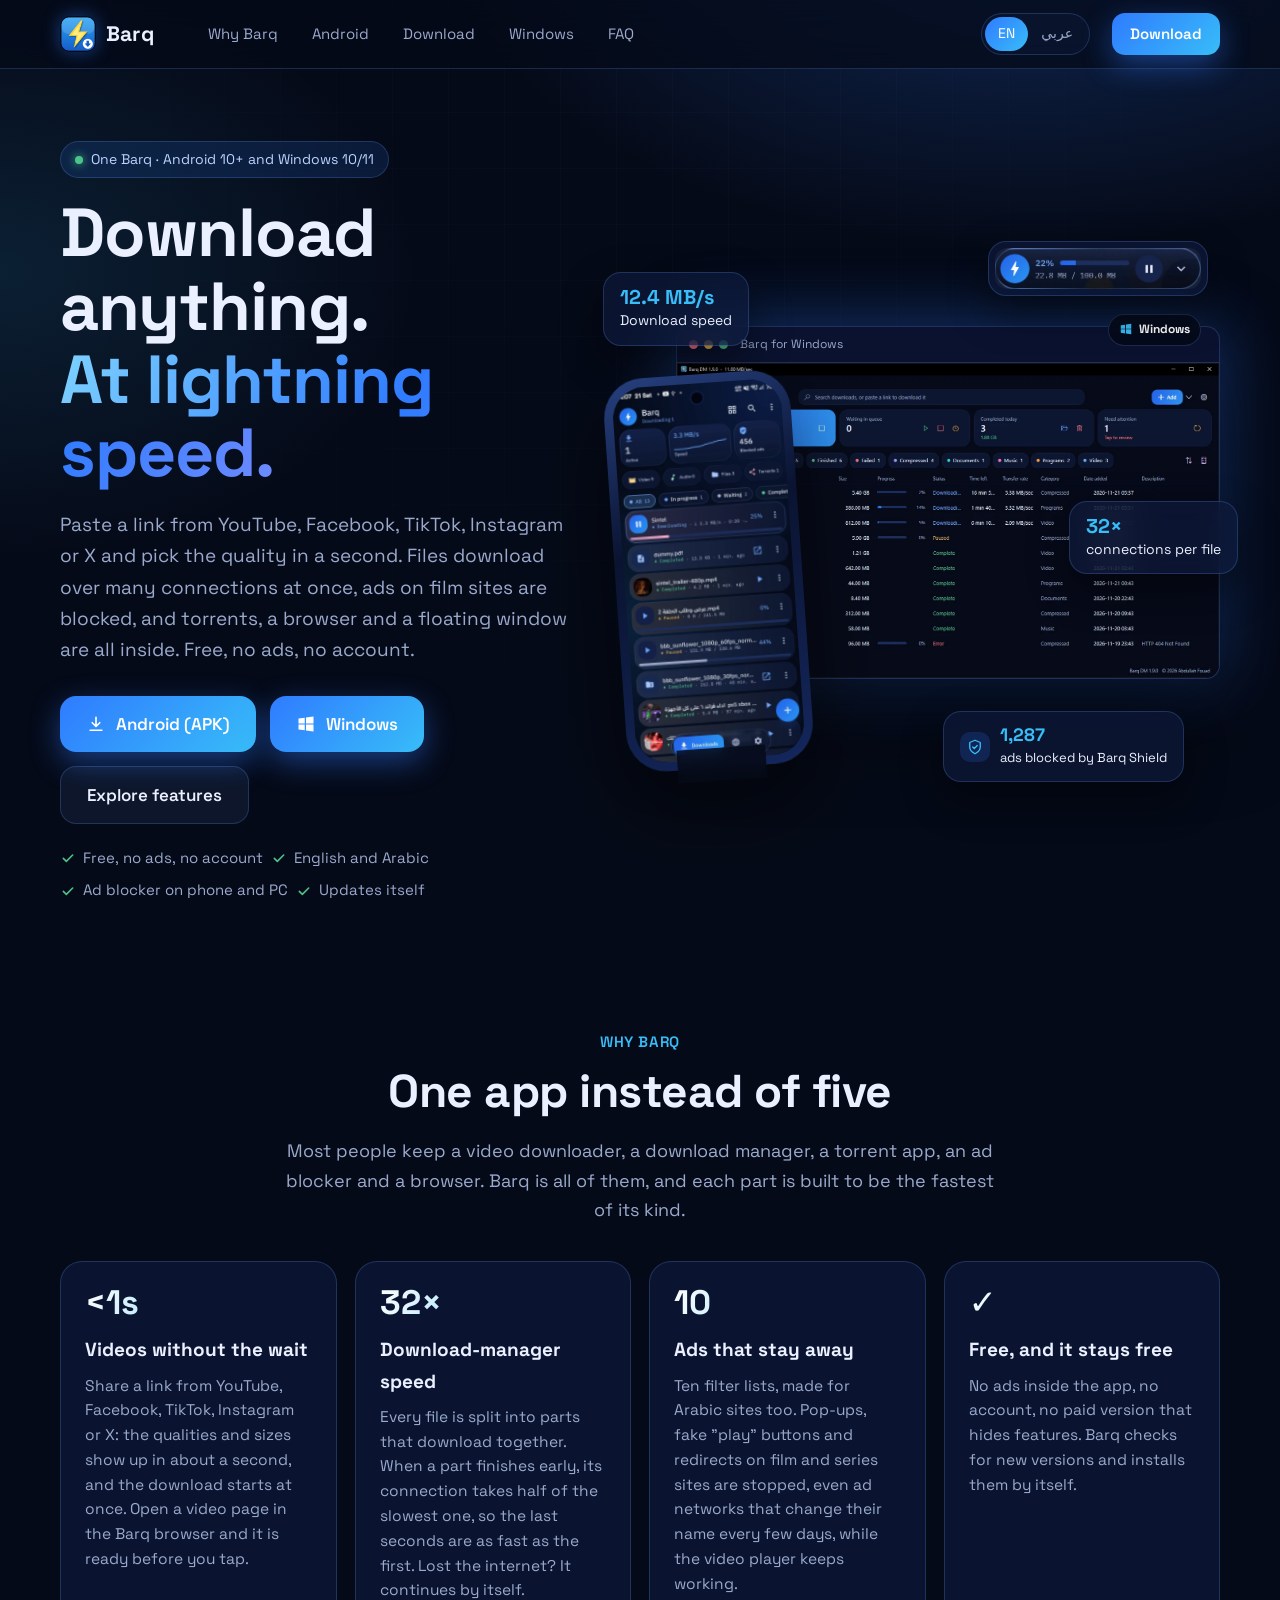
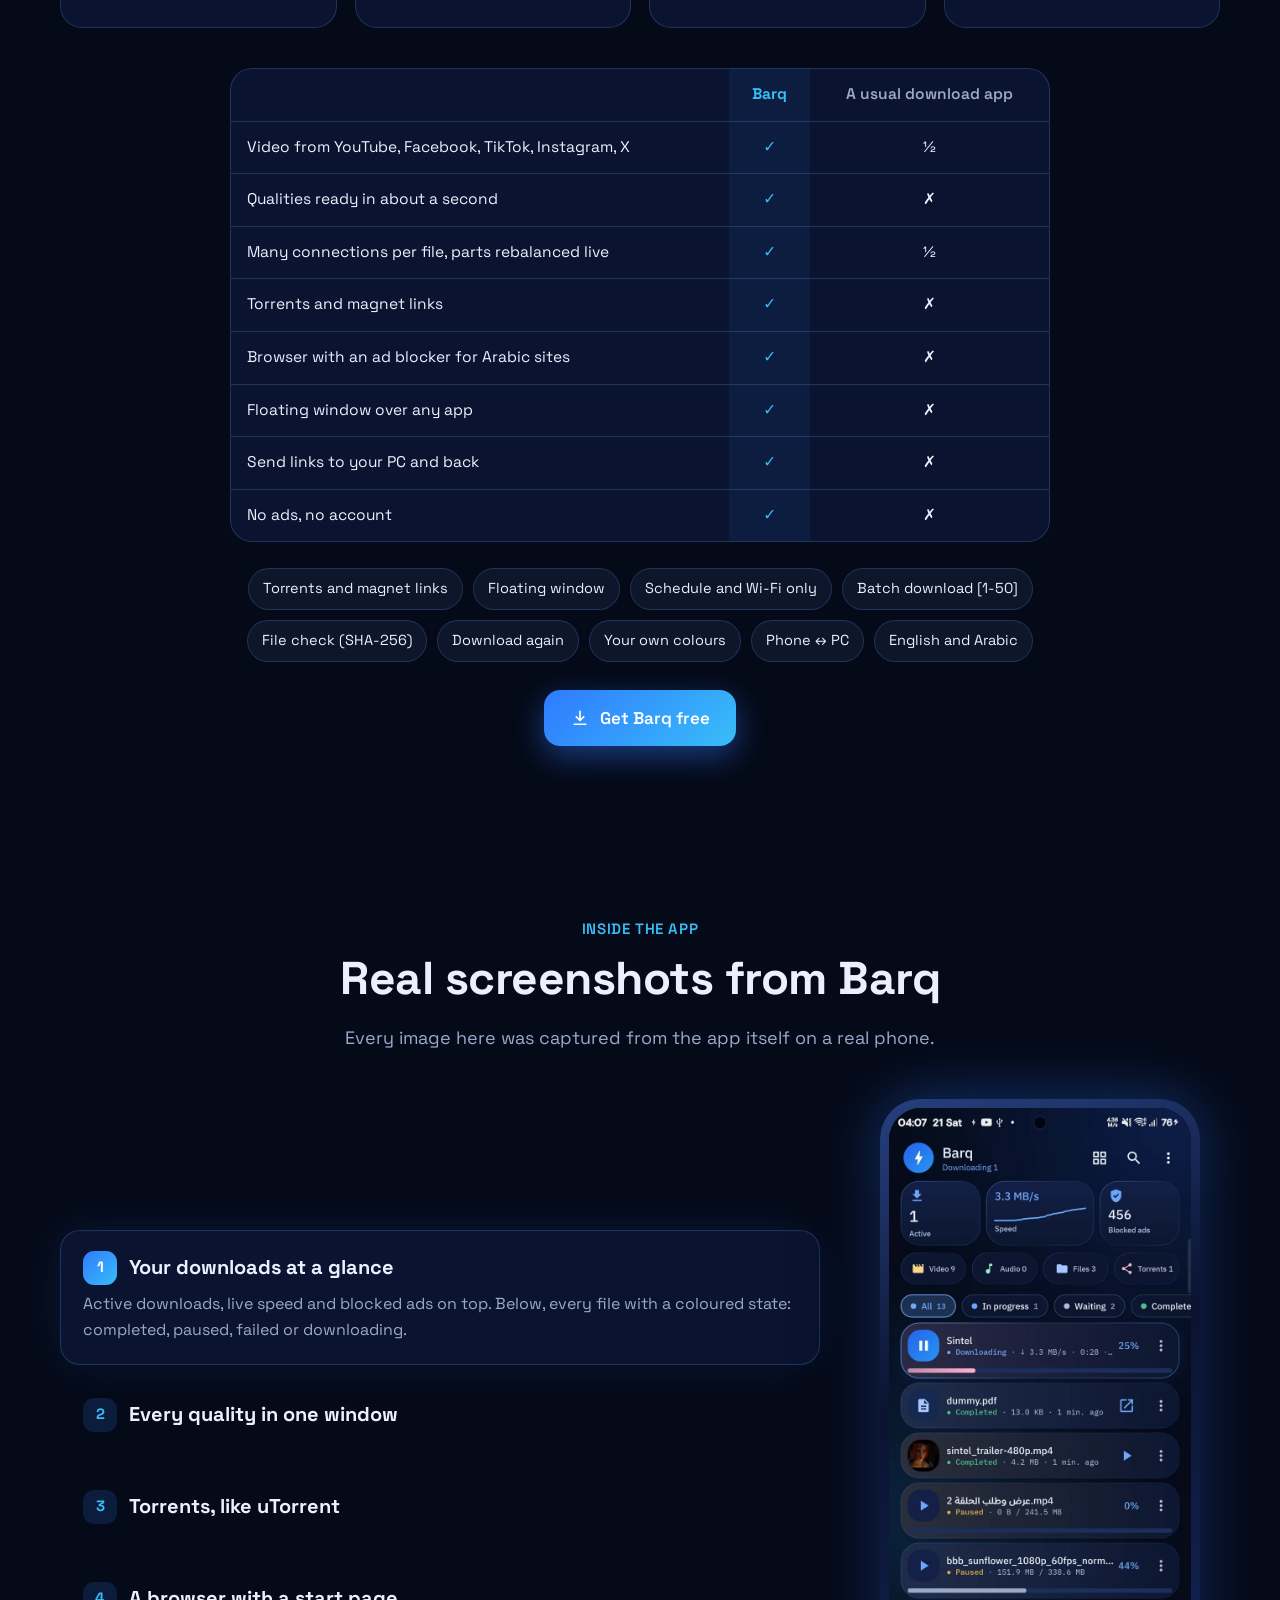
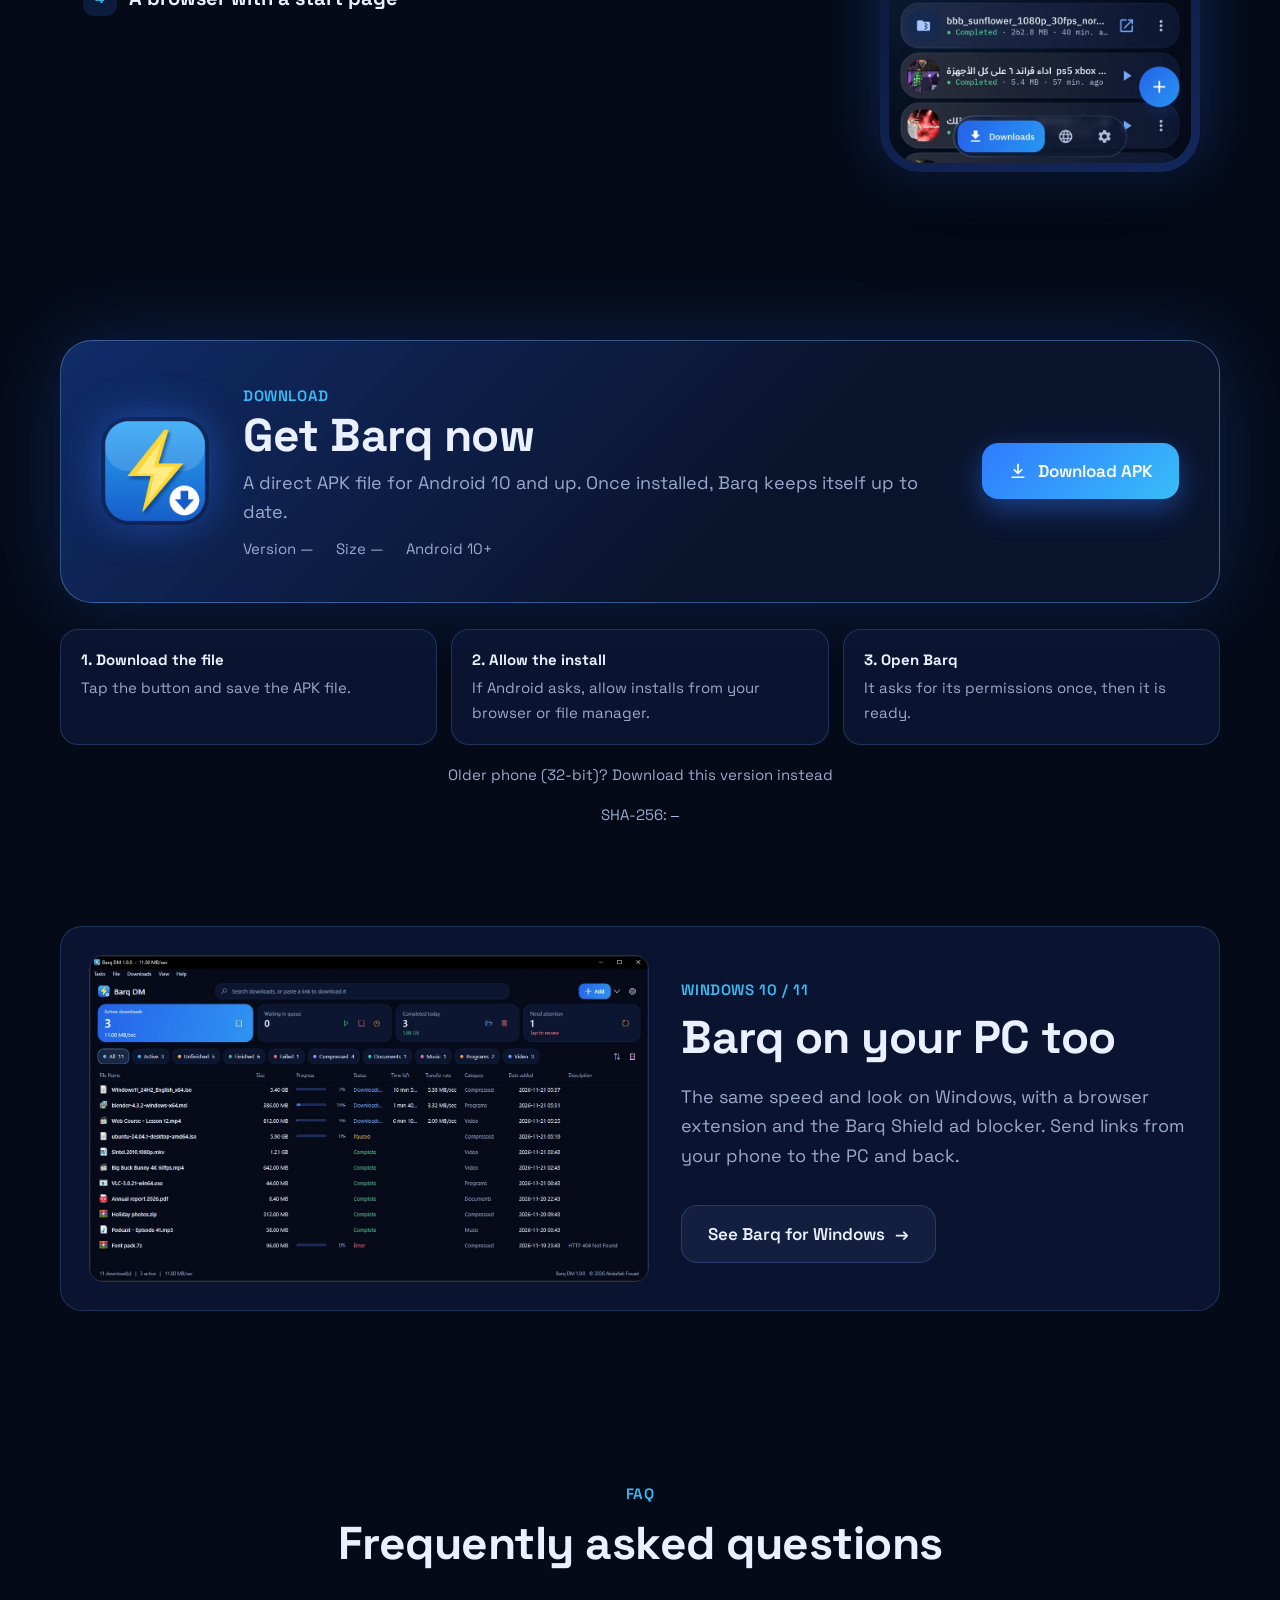
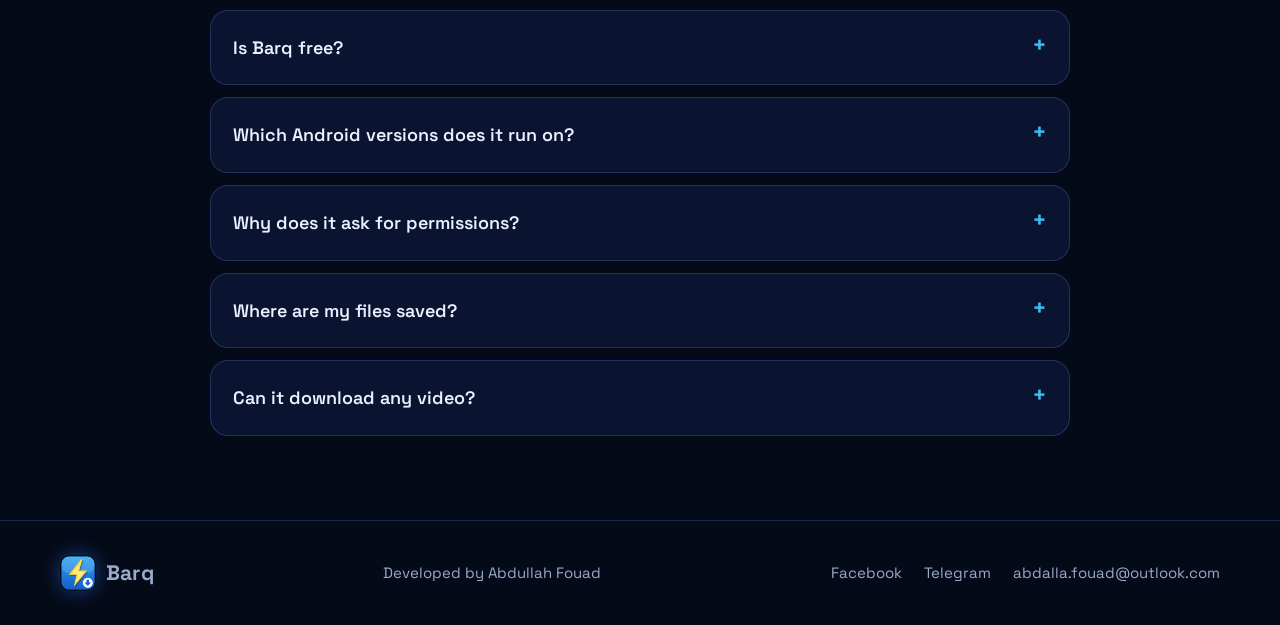
==== commit e5c342c4: "Site: Barq for Windows, and the phone + PC section describes the new link (any network, files both w" ====
--- a/index.html
+++ b/index.html
@@ -82,11 +82,11 @@
       <div class="hero-art rv">
         <div class="duo">
           <div class="pc">
-            <div class="pc-bar"><i></i><i></i><i></i><span>Barq DM</span></div>
+            <div class="pc-bar"><i></i><i></i><i></i><span>Barq for Windows</span></div>
             <div class="pc-screen" id="pcScreen">
-              <img src="assets/img/win-barq-dark-main.webp" alt="Barq DM for Windows" width="1366" height="793">
-              <img src="assets/img/win-classic-light-main.webp" alt="Barq DM, Classic look" width="1166" height="593" loading="lazy">
-              <img src="assets/img/win-barq-light-main.webp" alt="Barq DM, light mode" width="1366" height="793" loading="lazy">
+              <img src="assets/img/win-barq-dark-main.webp" alt="Barq for Windows for Windows" width="1366" height="793">
+              <img src="assets/img/win-classic-light-main.webp" alt="Barq for Windows, Classic look" width="1166" height="593" loading="lazy">
+              <img src="assets/img/win-barq-light-main.webp" alt="Barq for Windows, light mode" width="1366" height="793" loading="lazy">
             </div>
             <span class="dev-tag"><svg><use href="#i-win"/></svg>Windows</span>
           </div>
@@ -195,7 +195,7 @@
   <section id="pc" style="padding-top:0">
     <div class="wrap">
       <a class="pc-card rv" href="windows.html">
-        <img src="assets/img/win-barq-dark-main.webp" alt="Barq DM for Windows" width="1366" height="793" loading="lazy">
+        <img src="assets/img/win-barq-dark-main.webp" alt="Barq for Windows for Windows" width="1366" height="793" loading="lazy">
         <div>
           <span class="eyebrow" data-i="pc.eyebrow">Windows 10 / 11</span>
           <h2 data-i="pc.h2">Barq on your PC too</h2>
